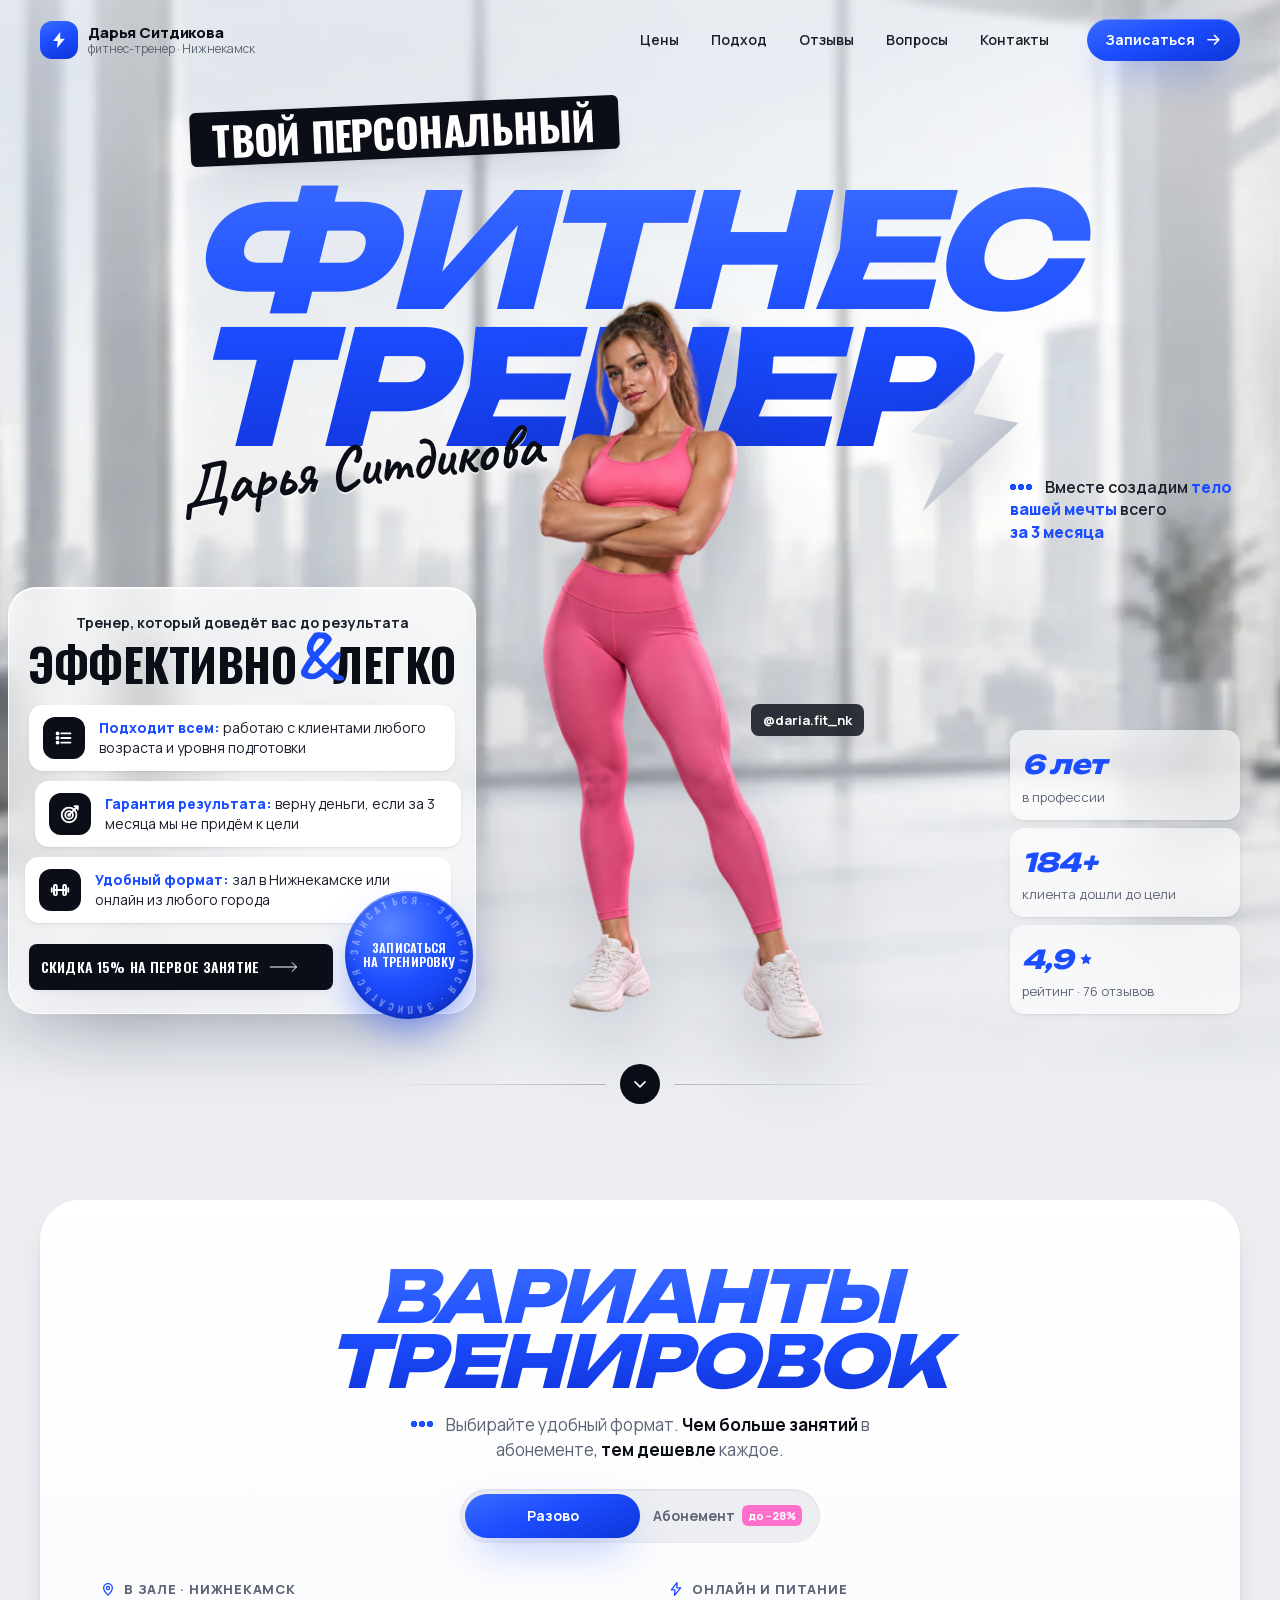
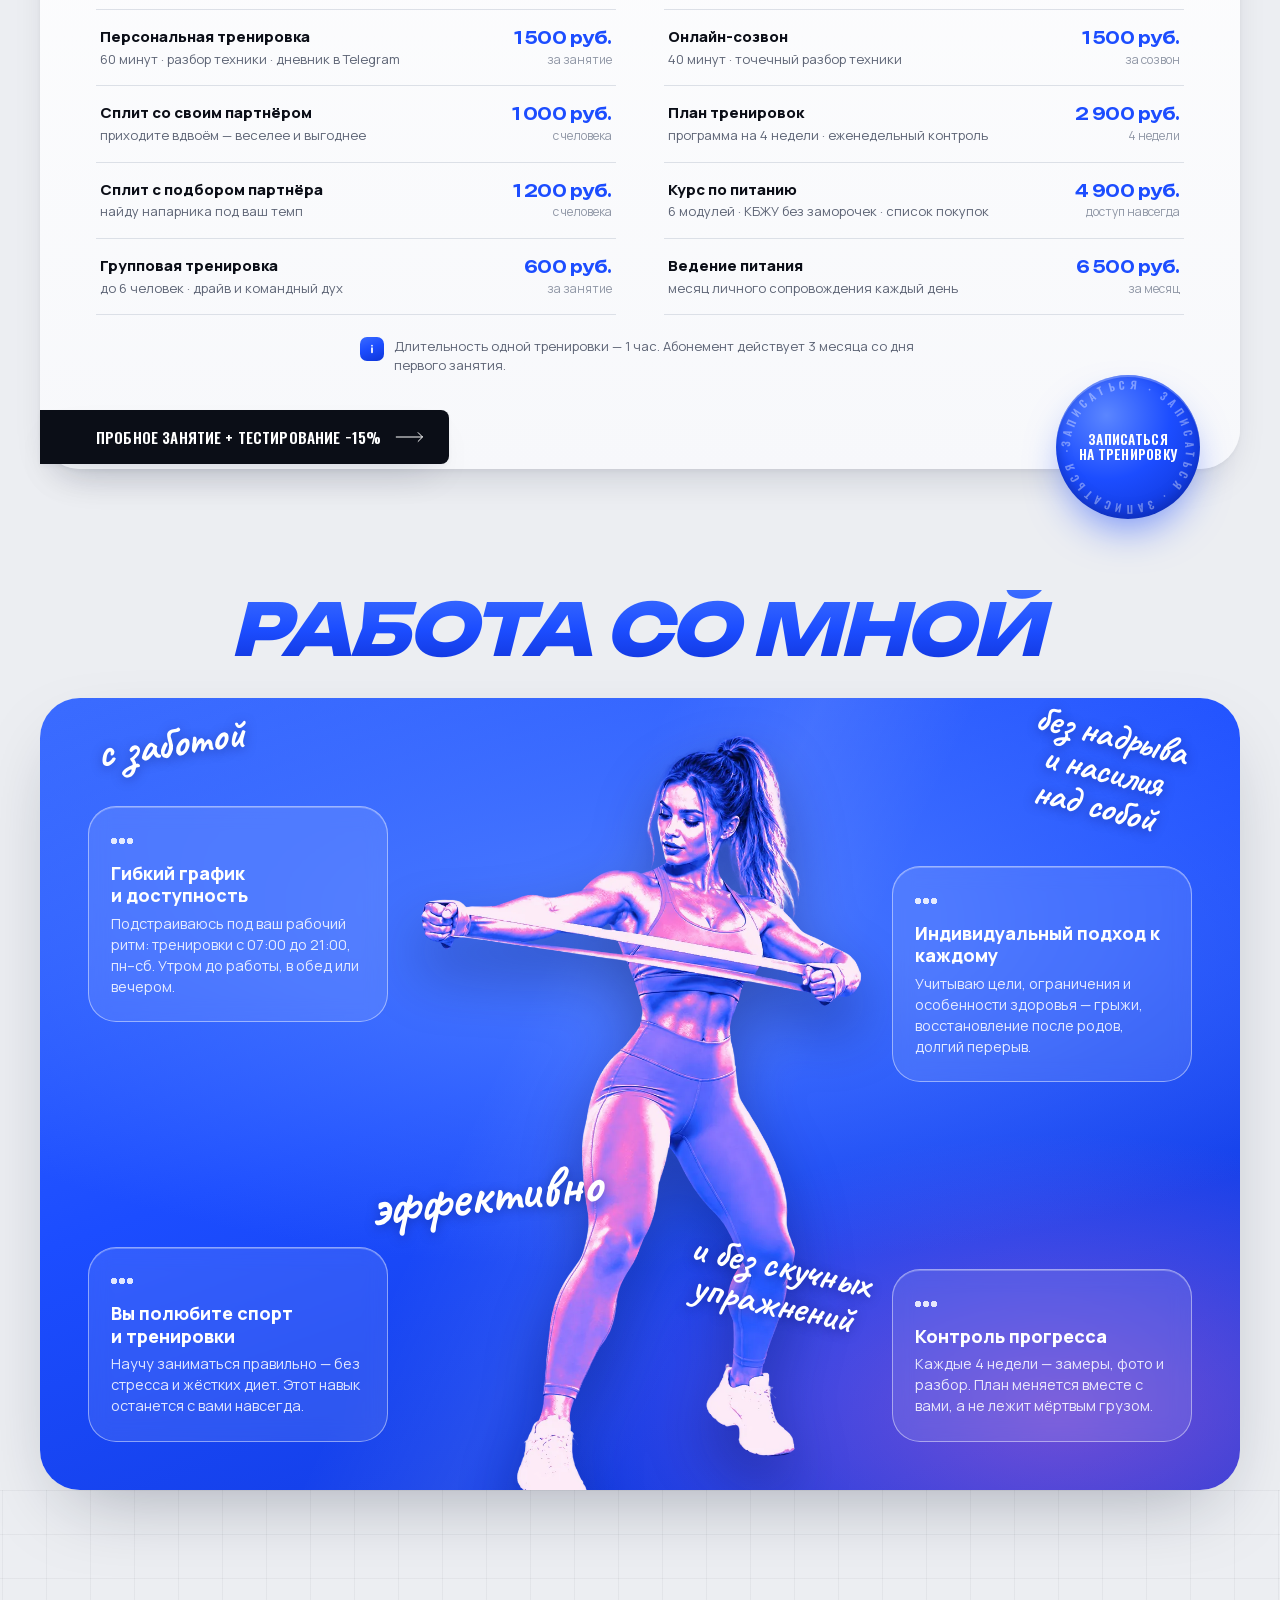
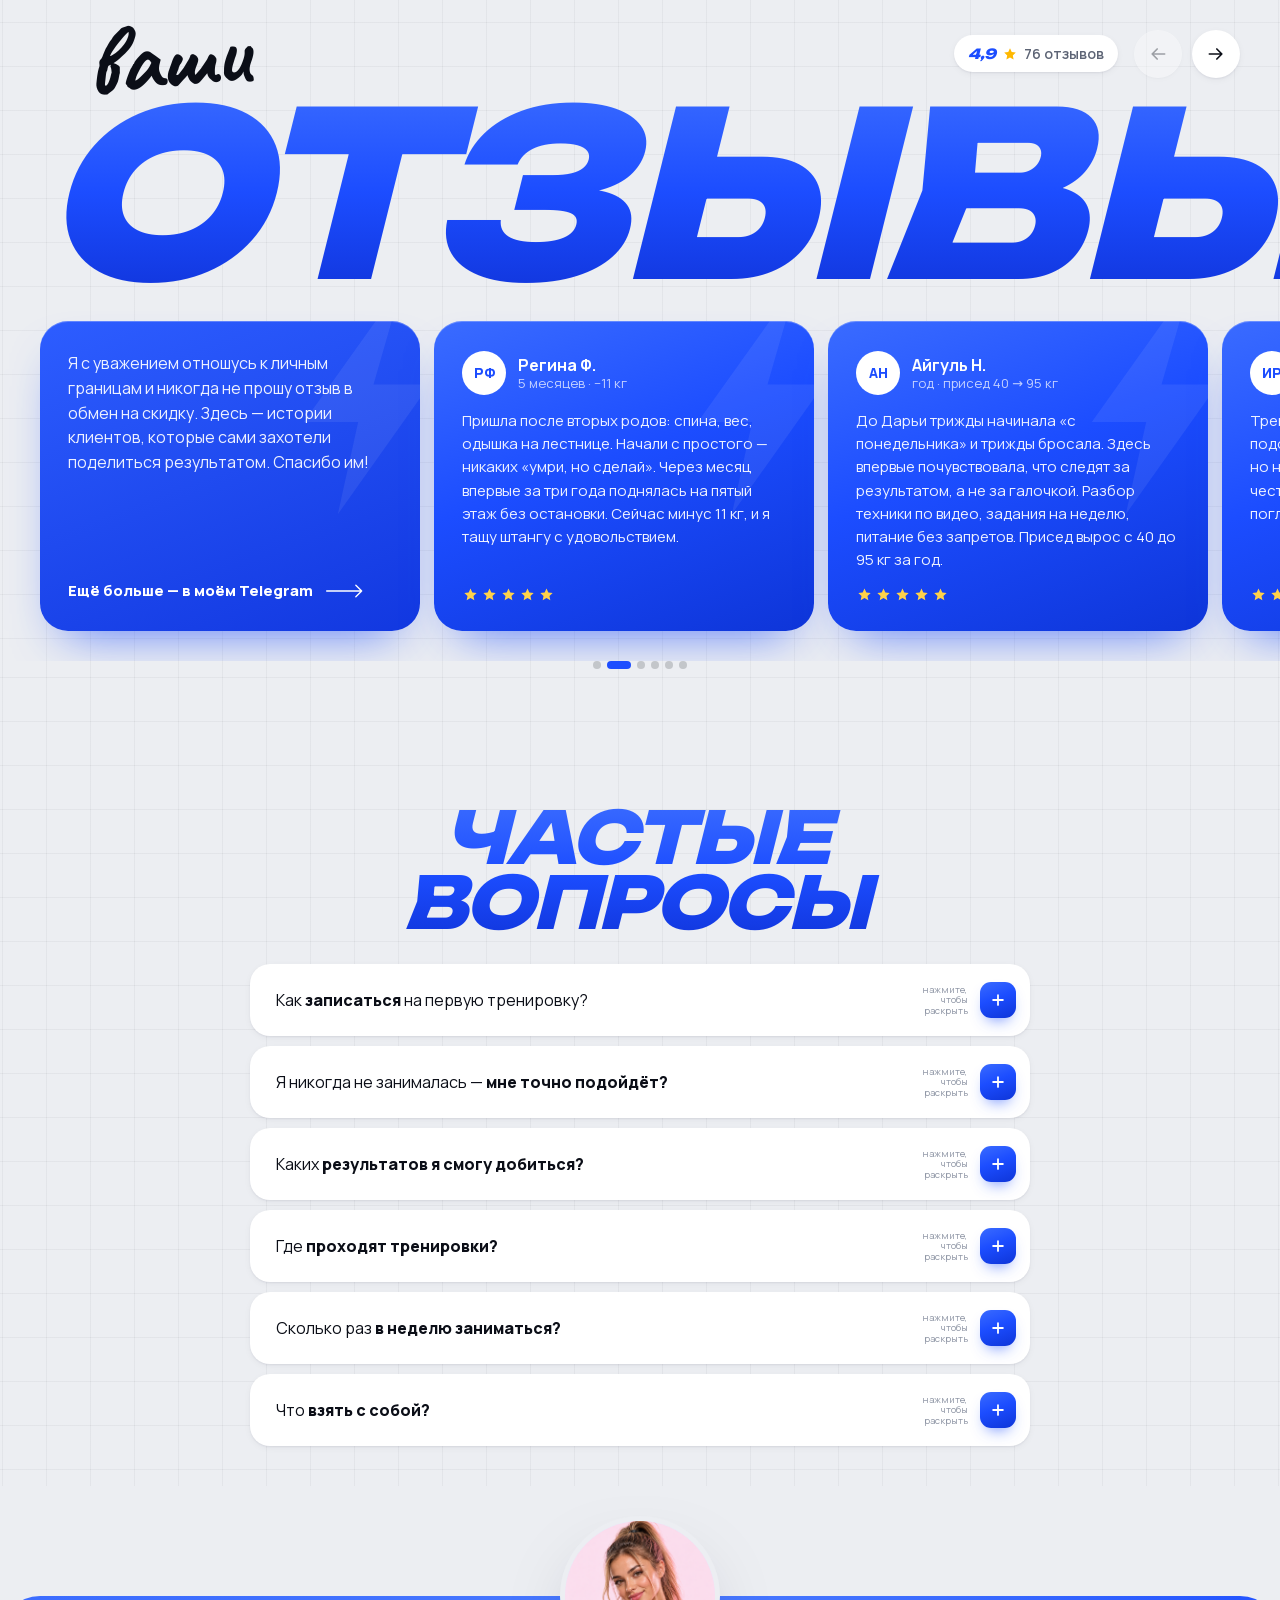
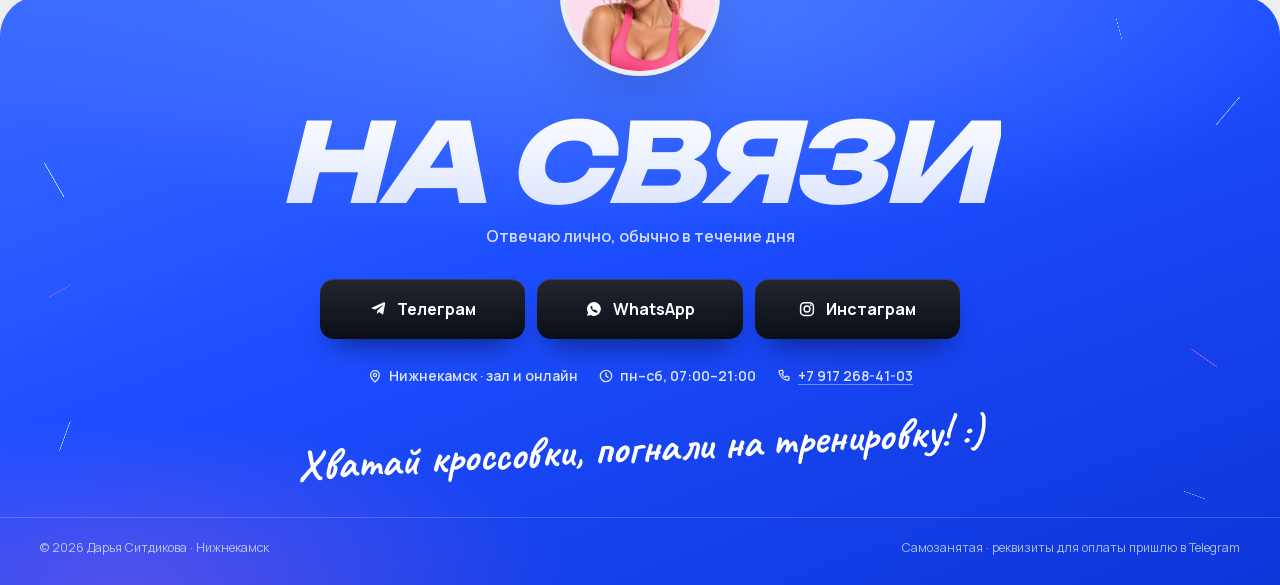
==== index.html @ fa4702b5 "feat: redesign site in electric-blue reference style Light frosted layout with a blurred gym hero ba" ====
<!DOCTYPE html>
<html lang="ru" data-billing="single">
<head>
<meta charset="utf-8">
<meta name="viewport" content="width=device-width, initial-scale=1, viewport-fit=cover">
<title>Дарья Ситдикова — персональный фитнес-тренер в Нижнекамске</title>
<meta name="description" content="Персональные, сплит- и групповые тренировки в Нижнекамске и онлайн. Программа под ваш график, питание без жёстких диет, гарантия результата. Пробная тренировка −15%.">
<meta name="theme-color" content="#ECEEF2">
<meta name="format-detection" content="telephone=no">
<link rel="canonical" href="https://manath-iq.github.io/trener-bot-site/">

<meta property="og:type" content="website">
<meta property="og:locale" content="ru_RU">
<meta property="og:title" content="Дарья Ситдикова — персональный фитнес-тренер в Нижнекамске">
<meta property="og:description" content="Тренировки в зале и онлайн, сплиты с партнёром, питание и техника. Тело мечты за 3 месяца — без надрыва и скучных упражнений.">
<meta property="og:url" content="https://manath-iq.github.io/trener-bot-site/">
<meta property="og:image" content="assets/img/og-cover.png">
<meta name="twitter:card" content="summary_large_image">

<link rel="icon" href="assets/img/favicon.svg" type="image/svg+xml">
<link rel="apple-touch-icon" href="assets/img/favicon.svg">
<link rel="preload" href="assets/fonts/unbounded-800-cyrillic.woff2" as="font" type="font/woff2" crossorigin>
<link rel="preload" href="assets/fonts/manrope-600-cyrillic.woff2" as="font" type="font/woff2" crossorigin>
<link rel="preload" href="assets/img/hero-bg.webp" as="image">
<link rel="stylesheet" href="assets/fonts/fonts.css">
<link rel="stylesheet" href="assets/css/styles.css">
<noscript><style>.cutout__img{opacity:1}.rv{opacity:1;transform:none}</style></noscript>
</head>
<body>

<!-- ============ ICON SPRITE ============ -->
<svg class="sprite" aria-hidden="true" focusable="false" width="0" height="0">
  <defs>
    <symbol id="i-arrow" viewBox="0 0 24 24"><path d="M4 12h15M13 6l6 6-6 6"/></symbol>
    <symbol id="i-arrow-long" viewBox="0 0 48 24"><path d="M2 12h42M37 5l7 7-7 7"/></symbol>
    <symbol id="i-arrow-ur" viewBox="0 0 24 24"><path d="M7 17 17 7M8.5 7H17v8.5"/></symbol>
    <symbol id="i-check" viewBox="0 0 24 24"><path d="M4.5 12.5 9.5 17.5 19.5 6.5"/></symbol>
    <symbol id="i-star" viewBox="0 0 24 24"><path d="M12 3.5l2.6 5.6 6.1.8-4.5 4.2 1.2 6-5.4-3-5.4 3 1.2-6L3.3 9.9l6.1-.8z" fill="currentColor" stroke="none"/></symbol>
    <symbol id="i-pin" viewBox="0 0 24 24"><path d="M12 21s6.5-5.6 6.5-10.5A6.5 6.5 0 0 0 5.5 10.5C5.5 15.4 12 21 12 21z"/><circle cx="12" cy="10.5" r="2.4"/></symbol>
    <symbol id="i-clock" viewBox="0 0 24 24"><circle cx="12" cy="12" r="8.5"/><path d="M12 7.5V12l3.2 2"/></symbol>
    <symbol id="i-phone" viewBox="0 0 24 24"><path d="M6.5 3.5h3l1.4 3.6-2 1.5a10.5 10.5 0 0 0 5.5 5.5l1.5-2 3.6 1.4v3c0 1-.8 1.9-1.9 1.9A15.5 15.5 0 0 1 4.6 5.4c0-1 .9-1.9 1.9-1.9z"/></symbol>
    <symbol id="i-list" viewBox="0 0 24 24"><path d="M9 7h10M9 12h10M9 17h10"/><circle cx="5" cy="7" r="1.1" fill="currentColor"/><circle cx="5" cy="12" r="1.1" fill="currentColor"/><circle cx="5" cy="17" r="1.1" fill="currentColor"/></symbol>
    <symbol id="i-target" viewBox="0 0 24 24"><circle cx="11" cy="13" r="8"/><circle cx="11" cy="13" r="4.2"/><circle cx="11" cy="13" r="1" fill="currentColor"/><path d="M11 13 20.5 3.5M17 3.5h3.5V7"/></symbol>
    <symbol id="i-dumbbell" viewBox="0 0 24 24"><path d="M5.5 8.5v7M3 10v4M18.5 8.5v7M21 10v4M5.5 12h13"/><rect x="5.5" y="6.5" width="3" height="11" rx="1"/><rect x="15.5" y="6.5" width="3" height="11" rx="1"/></symbol>
    <symbol id="i-bolt" viewBox="0 0 24 24"><path d="M13.4 2.5 5 13.2h5.4L9.7 21.5 19 10.4h-5.6z"/></symbol>
    <symbol id="i-info" viewBox="0 0 24 24"><path d="M12 10.5v6.5M12 7v.01" stroke-width="2.6"/></symbol>
    <symbol id="i-chevron" viewBox="0 0 24 24"><path d="M6 9.5 12 15.5 18 9.5"/></symbol>
    <symbol id="i-plus" viewBox="0 0 24 24"><path d="M12 5.5v13M5.5 12h13"/></symbol>
    <symbol id="i-close" viewBox="0 0 24 24"><path d="M6 6l12 12M18 6 6 18"/></symbol>
    <symbol id="i-menu" viewBox="0 0 24 24"><path d="M4 8h16M4 16h16"/></symbol>
    <symbol id="i-copy" viewBox="0 0 24 24"><rect x="8.5" y="8.5" width="11" height="11" rx="2.5"/><path d="M15.5 8.5v-1a2.5 2.5 0 0 0-2.5-2.5H7a2.5 2.5 0 0 0-2.5 2.5V13a2.5 2.5 0 0 0 2.5 2.5h1"/></symbol>
    <symbol id="i-tg" viewBox="0 0 24 24"><path d="M21.6 4.3 19 18.4c-.2.9-.7 1.1-1.5.7l-4.1-3-2 1.9c-.2.2-.4.4-.8.4l.3-4.2 7.7-7c.3-.3 0-.5-.5-.2L8.2 12.6l-4.1-1.3c-.9-.3-.9-.9.2-1.3L19.8 3c.8-.3 1.5.2 1.3 1.3z" fill="currentColor" stroke="none"/></symbol>
    <symbol id="i-ig" viewBox="0 0 24 24"><rect x="3.5" y="3.5" width="17" height="17" rx="5"/><circle cx="12" cy="12" r="3.9"/><circle cx="17.1" cy="6.9" r="1.15" fill="currentColor" stroke="none"/></symbol>
    <symbol id="i-wa" viewBox="0 0 24 24"><path d="M12 2.6a9.3 9.3 0 0 0-7.9 14.2l-1.4 4.6 4.7-1.3A9.3 9.3 0 1 0 12 2.6zm5.1 13c-.2.6-1.2 1.2-1.7 1.3-.5.1-1 .1-1.7-.1a11.8 11.8 0 0 1-5.8-5.1c-.4-.7-.6-1.4-.5-2 0-.5.5-1.4 1-1.6.3-.1.7-.1.9.1l.8 1.4c.1.2.1.4 0 .6l-.4.5c-.1.2-.2.3 0 .6.4.7 1.4 1.7 2.2 2.1.3.1.4.1.6-.1l.5-.5c.2-.2.4-.2.6-.1l1.4.8c.2.2.3.5.2.8z" fill="currentColor" stroke="none"/></symbol>
  </defs>
</svg>

<a class="skiplink" href="#hero">К содержанию</a>

<div class="progress" aria-hidden="true"><span class="progress__bar" data-progress></span></div>

<!-- ============ NAV ============ -->
<header class="nav" data-nav>
  <div class="shell nav__inner">
    <a class="brand" href="#hero" aria-label="Дарья Ситдикова — на главную">
      <span class="brand__mark" aria-hidden="true"><svg viewBox="0 0 24 24"><use href="#i-bolt"/></svg></span>
      <span class="brand__text"><b>Дарья Ситдикова</b><i>фитнес-тренер · Нижнекамск</i></span>
    </a>

    <nav class="nav__links" aria-label="Основная навигация">
      <a href="#formats">Цены</a>
      <a href="#work">Подход</a>
      <a href="#reviews">Отзывы</a>
      <a href="#faq">Вопросы</a>
      <a href="#contact">Контакты</a>
    </nav>

    <div class="nav__side">
      <button class="btn btn--primary btn--sm nav__cta" type="button" data-open-modal>
        <span>Записаться</span>
        <svg class="ic" aria-hidden="true"><use href="#i-arrow"/></svg>
      </button>
      <button class="burger" type="button" aria-label="Меню" aria-expanded="false" data-burger>
        <svg class="ic" aria-hidden="true"><use href="#i-menu"/></svg>
      </button>
    </div>
  </div>

  <div class="nav__panel" data-nav-panel hidden>
    <a href="#formats">Варианты тренировок</a>
    <a href="#work">Работа со мной</a>
    <a href="#reviews">Отзывы</a>
    <a href="#faq">Частые вопросы</a>
    <a href="#contact">На связи</a>
    <button class="btn btn--primary btn--wide" type="button" data-open-modal>
      <span>Записаться на тренировку</span>
      <svg class="ic" aria-hidden="true"><use href="#i-arrow"/></svg>
    </button>
  </div>
</header>

<main>

<!-- ============ HERO ============ -->
<section class="hero" id="hero">
  <div class="hero__bg" aria-hidden="true"></div>

  <div class="shell hero__stage">
    <div class="hero__head">
      <div class="hero__titlebox">
        <span class="label rv" data-reveal>Твой персональный</span>
        <h1 class="hero__title display rv" data-reveal style="--i:1">
          <span>Фитнес</span>
          <span>тренер</span>
        </h1>
        <p class="hero__sub rv" data-reveal style="--i:2">
          <span class="dots" aria-hidden="true"></span>
          Вместе создадим <b>тело вашей мечты</b> всего <b>за&nbsp;3&nbsp;месяца</b>
        </p>
      </div>
    </div>

    <div class="hero__media">
      <svg class="hero__bolt" viewBox="0 0 100 130" aria-hidden="true" data-parallax="0.08">
        <defs>
          <linearGradient id="bolt-g" x1="0" y1="0" x2="1" y2="1">
            <stop offset="0" stop-color="#FFFFFF"/>
            <stop offset=".55" stop-color="#C9CED8"/>
            <stop offset="1" stop-color="#8E96A6"/>
          </linearGradient>
        </defs>
        <path d="M62 4 14 72h32L34 126l54-76H55L68 4z" fill="url(#bolt-g)"/>
      </svg>

      <figure class="cutout cutout--hero" data-cutout>
        <img class="cutout__img" src="assets/img/daria-hero.png" alt="Дарья Ситдикова, персональный фитнес-тренер" width="1024" height="1536" fetchpriority="high">
      </figure>

      <span class="hero__sign script" aria-hidden="true">Дарья<br> Ситдикова</span>
      <span class="hero__handle">@daria.fit_nk</span>
    </div>

    <div class="hero__card glass rv" data-reveal style="--i:3">
      <p class="hero__kicker">Тренер, который доведёт вас до результата</p>
      <p class="hero__motto"><span>Эффективно</span><span class="amp script" aria-hidden="true">&amp;</span><span>легко</span></p>

      <ul class="perks">
        <li class="perk">
          <span class="perk__ic"><svg class="ic" aria-hidden="true"><use href="#i-list"/></svg></span>
          <p><b>Подходит всем:</b> работаю с клиентами любого возраста и уровня подготовки</p>
        </li>
        <li class="perk">
          <span class="perk__ic"><svg class="ic" aria-hidden="true"><use href="#i-target"/></svg></span>
          <p><b>Гарантия результата:</b> верну деньги, если за 3 месяца мы не придём к цели</p>
        </li>
        <li class="perk">
          <span class="perk__ic"><svg class="ic" aria-hidden="true"><use href="#i-dumbbell"/></svg></span>
          <p><b>Удобный формат:</b> зал в Нижнекамске или онлайн из любого города</p>
        </li>
      </ul>

      <div class="cta-row">
        <button class="strip" type="button" data-open-modal data-preset="Пробная тренировка со скидкой 15%">
          <span>Скидка 15% на первое занятие</span>
          <svg class="ic" aria-hidden="true"><use href="#i-arrow-long"/></svg>
        </button>
        <button class="badge" type="button" data-open-modal data-magnetic aria-label="Записаться на тренировку">
          <svg class="badge__ring" viewBox="0 0 200 200" aria-hidden="true">
            <path id="ring-1" d="M100 100m-80 0a80 80 0 1 1 160 0a80 80 0 1 1-160 0" fill="none"/>
            <text><textPath href="#ring-1" textLength="500">ЗАПИСАТЬСЯ · ЗАПИСАТЬСЯ · ЗАПИСАТЬСЯ · </textPath></text>
          </svg>
          <span class="badge__text">Записаться<br>на тренировку</span>
        </button>
      </div>
    </div>

    <dl class="hero__stats rv" data-reveal style="--i:4">
      <div><dt>6 лет</dt><dd>в профессии</dd></div>
      <div><dt>184+</dt><dd>клиента дошли до цели</dd></div>
      <div><dt>4,9<svg class="ic" aria-hidden="true"><use href="#i-star"/></svg></dt><dd>рейтинг · 76 отзывов</dd></div>
    </dl>
  </div>

  <a class="scrollcue" href="#formats" aria-label="Листать дальше">
    <span class="scrollcue__btn"><svg class="ic" aria-hidden="true"><use href="#i-chevron"/></svg></span>
  </a>
</section>

<!-- ============ PRICES ============ -->
<section class="sec" id="formats">
  <div class="shell">
    <div class="panel prices rv" data-reveal>
      <h2 class="display display--center">Варианты<br>тренировок</h2>
      <p class="lead lead--center">
        <span class="dots" aria-hidden="true"></span>
        Выбирайте удобный формат. <b>Чем больше занятий</b> в абонементе, <b>тем дешевле</b> каждое.
      </p>

      <div class="billing" data-billing-switch role="radiogroup" aria-label="Тип оплаты">
        <span class="billing__thumb" aria-hidden="true"></span>
        <button type="button" role="radio" aria-checked="true" data-billing-btn="single">Разово</button>
        <button type="button" role="radio" aria-checked="false" data-billing-btn="pack">Абонемент <em>до −28%</em></button>
      </div>

      <div class="pricing">
        <div class="pricegroup">
          <h3 class="pricegroup__title"><svg class="ic" aria-hidden="true"><use href="#i-pin"/></svg>В зале · Нижнекамск</h3>
          <ul class="pricelist">
            <li class="pricerow">
              <span class="pricerow__main"><b>Персональная тренировка</b><i>60 минут · разбор техники · дневник в Telegram</i></span>
              <span class="pricerow__price">
                <span class="pricebox" data-mode="single"><b>1 500 руб.</b><i>за занятие</i></span>
                <span class="pricebox" data-mode="pack"><b>10 800 руб.</b><i>8 занятий · −10%</i></span>
              </span>
            </li>
            <li class="pricerow">
              <span class="pricerow__main"><b>Сплит со своим партнёром</b><i>приходите вдвоём — веселее и выгоднее</i></span>
              <span class="pricerow__price">
                <span class="pricebox" data-mode="single"><b>1 000 руб.</b><i>с человека</i></span>
                <span class="pricebox" data-mode="pack"><b>7 200 руб.</b><i>8 занятий · −10%</i></span>
              </span>
            </li>
            <li class="pricerow">
              <span class="pricerow__main"><b>Сплит с подбором партнёра</b><i>найду напарника под ваш темп</i></span>
              <span class="pricerow__price">
                <span class="pricebox" data-mode="single"><b>1 200 руб.</b><i>с человека</i></span>
                <span class="pricebox" data-mode="pack"><b>8 600 руб.</b><i>8 занятий · −10%</i></span>
              </span>
            </li>
            <li class="pricerow">
              <span class="pricerow__main"><b>Групповая тренировка</b><i>до 6 человек · драйв и командный дух</i></span>
              <span class="pricerow__price">
                <span class="pricebox" data-mode="single"><b>600 руб.</b><i>за занятие</i></span>
                <span class="pricebox" data-mode="pack"><b>4 300 руб.</b><i>8 занятий · −10%</i></span>
              </span>
            </li>
          </ul>
        </div>

        <div class="pricegroup">
          <h3 class="pricegroup__title"><svg class="ic" aria-hidden="true"><use href="#i-bolt"/></svg>Онлайн и питание</h3>
          <ul class="pricelist">
            <li class="pricerow">
              <span class="pricerow__main"><b>Онлайн-созвон</b><i>40 минут · точечный разбор техники</i></span>
              <span class="pricerow__price">
                <span class="pricebox" data-mode="single"><b>1 500 руб.</b><i>за созвон</i></span>
                <span class="pricebox" data-mode="pack"><b>5 100 руб.</b><i>4 созвона · −15%</i></span>
              </span>
            </li>
            <li class="pricerow">
              <span class="pricerow__main"><b>План тренировок</b><i>программа на 4 недели · еженедельный контроль</i></span>
              <span class="pricerow__price">
                <span class="pricebox" data-mode="single"><b>2 900 руб.</b><i>4 недели</i></span>
                <span class="pricebox" data-mode="pack"><b>7 400 руб.</b><i>12 недель · −15%</i></span>
              </span>
            </li>
            <li class="pricerow">
              <span class="pricerow__main"><b>Курс по питанию</b><i>6 модулей · КБЖУ без заморочек · список покупок</i></span>
              <span class="pricerow__price">
                <span class="pricebox" data-mode="single"><b>4 900 руб.</b><i>доступ навсегда</i></span>
                <span class="pricebox" data-mode="pack"><b>4 100 руб.</b><i>с абонементом · −15%</i></span>
              </span>
            </li>
            <li class="pricerow">
              <span class="pricerow__main"><b>Ведение питания</b><i>месяц личного сопровождения каждый день</i></span>
              <span class="pricerow__price">
                <span class="pricebox" data-mode="single"><b>6 500 руб.</b><i>за месяц</i></span>
                <span class="pricebox" data-mode="pack"><b>16 600 руб.</b><i>3 месяца · −15%</i></span>
              </span>
            </li>
          </ul>
        </div>
      </div>

      <p class="note">
        <span class="note__ic"><svg class="ic" aria-hidden="true"><use href="#i-info"/></svg></span>
        Длительность одной тренировки — 1 час. Абонемент действует 3 месяца со дня первого занятия.
      </p>

      <div class="cta-row cta-row--panel">
        <button class="strip" type="button" data-open-modal data-preset="Пробная тренировка со скидкой 15%">
          <span>Пробное занятие + тестирование −15%</span>
          <svg class="ic" aria-hidden="true"><use href="#i-arrow-long"/></svg>
        </button>
        <button class="badge" type="button" data-open-modal data-magnetic aria-label="Записаться на тренировку">
          <svg class="badge__ring" viewBox="0 0 200 200" aria-hidden="true">
            <path id="ring-2" d="M100 100m-80 0a80 80 0 1 1 160 0a80 80 0 1 1-160 0" fill="none"/>
            <text><textPath href="#ring-2" textLength="500">ЗАПИСАТЬСЯ · ЗАПИСАТЬСЯ · ЗАПИСАТЬСЯ · </textPath></text>
          </svg>
          <span class="badge__text">Записаться<br>на тренировку</span>
        </button>
      </div>
    </div>
  </div>
</section>

<!-- ============ WORK WITH ME ============ -->
<section class="sec" id="work">
  <div class="shell">
    <h2 class="display display--center rv" data-reveal>Работа со мной</h2>

    <div class="work rv" data-reveal style="--i:1">
      <div class="work__photo" aria-hidden="true">
        <img src="assets/img/daria-duo.webp" alt="" width="1086" height="1448" loading="lazy">
      </div>

      <span class="script work__s work__s--1" aria-hidden="true">с заботой</span>
      <span class="script work__s work__s--2" aria-hidden="true">без надрыва<br>и насилия<br>над собой</span>
      <span class="script work__s work__s--3" aria-hidden="true">эффективно</span>
      <span class="script work__s work__s--4" aria-hidden="true">и без скучных<br>упражнений</span>

      <article class="wcard wcard--1">
        <span class="dots dots--light" aria-hidden="true"></span>
        <h3>Гибкий график и&nbsp;доступность</h3>
        <p>Подстраиваюсь под ваш рабочий ритм: тренировки с 07:00 до 21:00, пн–сб. Утром до работы, в обед или вечером.</p>
      </article>
      <article class="wcard wcard--2">
        <span class="dots dots--light" aria-hidden="true"></span>
        <h3>Индивидуальный подход к каждому</h3>
        <p>Учитываю цели, ограничения и особенности здоровья — грыжи, восстановление после родов, долгий перерыв.</p>
      </article>
      <article class="wcard wcard--3">
        <span class="dots dots--light" aria-hidden="true"></span>
        <h3>Вы полюбите спорт и&nbsp;тренировки</h3>
        <p>Научу заниматься правильно — без стресса и жёстких диет. Этот навык останется с вами навсегда.</p>
      </article>
      <article class="wcard wcard--4">
        <span class="dots dots--light" aria-hidden="true"></span>
        <h3>Контроль прогресса</h3>
        <p>Каждые 4 недели — замеры, фото и разбор. План меняется вместе с вами, а не лежит мёртвым грузом.</p>
      </article>
    </div>
  </div>
</section>

<!-- ============ REVIEWS ============ -->
<section class="sec sec--grid" id="reviews">
  <div class="shell">
    <header class="revhead">
      <span class="script revhead__pre rv" data-reveal>ваши</span>
      <h2 class="display display--huge revhead__title rv" data-reveal style="--i:1">отзывы</h2>
      <div class="revhead__side rv" data-reveal style="--i:2">
        <span class="rating"><b>4,9</b><svg class="ic" aria-hidden="true"><use href="#i-star"/></svg><i>76 отзывов</i></span>
        <div class="rev-nav">
          <button class="round-btn round-btn--prev" type="button" data-rev-prev aria-label="Предыдущий отзыв">
            <svg class="ic" aria-hidden="true"><use href="#i-arrow"/></svg>
          </button>
          <button class="round-btn" type="button" data-rev-next aria-label="Следующий отзыв">
            <svg class="ic" aria-hidden="true"><use href="#i-arrow"/></svg>
          </button>
        </div>
      </div>
    </header>
  </div>

  <div class="reviews" data-reviews>
    <div class="reviews__track" data-rev-track tabindex="0" aria-label="Отзывы клиентов, листаются в сторону">

      <article class="review review--intro">
        <p>Я с уважением отношусь к личным границам и никогда не прошу отзыв в обмен на скидку. Здесь — истории клиентов, которые сами захотели поделиться результатом. Спасибо им!</p>
        <a class="review__more" href="https://t.me/daria_fit_nk" target="_blank" rel="noopener">
          <span>Ещё больше — в моём Telegram</span>
          <svg class="ic" aria-hidden="true"><use href="#i-arrow-long"/></svg>
        </a>
      </article>

      <article class="review">
        <div class="review__top">
          <span class="review__ava" aria-hidden="true">РФ</span>
          <div class="review__who"><b>Регина Ф.</b><i>5 месяцев · −11 кг</i></div>
        </div>
        <p>Пришла после вторых родов: спина, вес, одышка на лестнице. Начали с простого — никаких «умри, но сделай». Через месяц впервые за три года поднялась на пятый этаж без остановки. Сейчас минус 11 кг, и я тащу штангу с удовольствием.</p>
        <span class="stars" aria-label="Оценка 5 из 5"><svg class="ic"><use href="#i-star"/></svg><svg class="ic"><use href="#i-star"/></svg><svg class="ic"><use href="#i-star"/></svg><svg class="ic"><use href="#i-star"/></svg><svg class="ic"><use href="#i-star"/></svg></span>
      </article>

      <article class="review">
        <div class="review__top">
          <span class="review__ava" aria-hidden="true">АН</span>
          <div class="review__who"><b>Айгуль Н.</b><i>год · присед 40 → 95 кг</i></div>
        </div>
        <p>До Дарьи трижды начинала «с понедельника» и трижды бросала. Здесь впервые почувствовала, что следят за результатом, а не за галочкой. Разбор техники по видео, задания на неделю, питание без запретов. Присед вырос с 40 до 95 кг за год.</p>
        <span class="stars" aria-label="Оценка 5 из 5"><svg class="ic"><use href="#i-star"/></svg><svg class="ic"><use href="#i-star"/></svg><svg class="ic"><use href="#i-star"/></svg><svg class="ic"><use href="#i-star"/></svg><svg class="ic"><use href="#i-star"/></svg></span>
      </article>

      <article class="review">
        <div class="review__top">
          <span class="review__ava" aria-hidden="true">ИР</span>
          <div class="review__who"><b>Ильдар Р.</b><i>8 месяцев · сплит с женой</i></div>
        </div>
        <p>Тренируемся с женой в сплите. Дарья подобрала нагрузку так, что тяжело обоим, но никому не обидно. Отдельное спасибо за честное «у тебя поехала техника» вместо поглаживания по голове.</p>
        <span class="stars" aria-label="Оценка 5 из 5"><svg class="ic"><use href="#i-star"/></svg><svg class="ic"><use href="#i-star"/></svg><svg class="ic"><use href="#i-star"/></svg><svg class="ic"><use href="#i-star"/></svg><svg class="ic"><use href="#i-star"/></svg></span>
      </article>

      <article class="review">
        <div class="review__top">
          <span class="review__ava" aria-hidden="true">МК</span>
          <div class="review__who"><b>Марина К.</b><i>онлайн · из Казани</i></div>
        </div>
        <p>Занимаюсь онлайн: командировки, зал в другом городе. Созвоны, правки в плане, обратная связь по видео — ни разу не почувствовала, что занимаюсь «по интернету». План живой и меняется под мой график.</p>
        <span class="stars" aria-label="Оценка 5 из 5"><svg class="ic"><use href="#i-star"/></svg><svg class="ic"><use href="#i-star"/></svg><svg class="ic"><use href="#i-star"/></svg><svg class="ic"><use href="#i-star"/></svg><svg class="ic"><use href="#i-star"/></svg></span>
      </article>

      <article class="review">
        <div class="review__top">
          <span class="review__ava" aria-hidden="true">ГА</span>
          <div class="review__who"><b>Гузель А.</b><i>7 месяцев · после операции</i></div>
        </div>
        <p>После операции на колене боялась любого зала. Дарья согласовала программу с моим врачом, первые полтора месяца — без осевых нагрузок. Колено не болит, а этой зимой я снова встала на лыжи.</p>
        <span class="stars" aria-label="Оценка 5 из 5"><svg class="ic"><use href="#i-star"/></svg><svg class="ic"><use href="#i-star"/></svg><svg class="ic"><use href="#i-star"/></svg><svg class="ic"><use href="#i-star"/></svg><svg class="ic"><use href="#i-star"/></svg></span>
      </article>

    </div>
    <div class="reviews__dots" data-rev-dots role="tablist" aria-label="Навигация по отзывам"></div>
  </div>
</section>

<!-- ============ FAQ ============ -->
<section class="sec sec--grid sec--faq" id="faq">
  <div class="shell">
    <h2 class="display display--center rv" data-reveal>Частые<br>вопросы</h2>

    <div class="faq" data-faq>
      <article class="faq__item rv" data-reveal>
        <h3>
          <button class="faq__q" type="button" aria-expanded="false">
            <span class="faq__text">Как <b>записаться</b> на первую тренировку?</span>
            <span class="faq__hint" aria-hidden="true">нажмите, чтобы раскрыть</span>
            <span class="faq__sign" aria-hidden="true"><svg class="ic"><use href="#i-plus"/></svg></span>
          </button>
        </h3>
        <div class="faq__a"><div class="faq__a-inner">
          <p>Нажмите «Записаться» и заполните пару полей — сайт соберёт готовое сообщение, останется отправить его мне в Telegram. Или просто напишите напрямую. На пробной встрече знакомимся, проводим тестирование и честно обсуждаем сроки.</p>
        </div></div>
      </article>

      <article class="faq__item rv" data-reveal style="--i:1">
        <h3>
          <button class="faq__q" type="button" aria-expanded="false">
            <span class="faq__text">Я никогда не занималась — <b>мне точно подойдёт?</b></span>
            <span class="faq__hint" aria-hidden="true">нажмите, чтобы раскрыть</span>
            <span class="faq__sign" aria-hidden="true"><svg class="ic"><use href="#i-plus"/></svg></span>
          </button>
        </h3>
        <div class="faq__a"><div class="faq__a-inner">
          <p>Да! Больше половины моих клиентов начинали с нуля или после очень долгого перерыва. Первые недели ставим базу на лёгких весах — это фундамент, без которого не бывает красивой формы.</p>
        </div></div>
      </article>

      <article class="faq__item rv" data-reveal style="--i:2">
        <h3>
          <button class="faq__q" type="button" aria-expanded="false">
            <span class="faq__text">Каких <b>результатов я смогу добиться?</b></span>
            <span class="faq__hint" aria-hidden="true">нажмите, чтобы раскрыть</span>
            <span class="faq__sign" aria-hidden="true"><svg class="ic"><use href="#i-plus"/></svg></span>
          </button>
        </h3>
        <div class="faq__a"><div class="faq__a-inner">
          <p>Обычно за 3 месяца клиенты уходят на 5–10 кг, подтягивают тело и забывают про боль в спине. Цель и срок фиксируем на первой встрече. Если вы выполняете план, а результата нет — верну деньги за абонемент.</p>
        </div></div>
      </article>

      <article class="faq__item rv" data-reveal style="--i:3">
        <h3>
          <button class="faq__q" type="button" aria-expanded="false">
            <span class="faq__text">Где <b>проходят тренировки?</b></span>
            <span class="faq__hint" aria-hidden="true">нажмите, чтобы раскрыть</span>
            <span class="faq__sign" aria-hidden="true"><svg class="ic"><use href="#i-plus"/></svg></span>
          </button>
        </h3>
        <div class="faq__a"><div class="faq__a-inner">
          <p>Персональные и сплиты — в проверенном зале в Нижнекамске, адрес пришлю в Telegram. Онлайн — из любого города по видеозвонку: разбираем технику, корректируем план и остаёмся на связи.</p>
        </div></div>
      </article>

      <article class="faq__item rv" data-reveal style="--i:4">
        <h3>
          <button class="faq__q" type="button" aria-expanded="false">
            <span class="faq__text">Сколько раз <b>в неделю заниматься?</b></span>
            <span class="faq__hint" aria-hidden="true">нажмите, чтобы раскрыть</span>
            <span class="faq__sign" aria-hidden="true"><svg class="ic"><use href="#i-plus"/></svg></span>
          </button>
        </h3>
        <div class="faq__a"><div class="faq__a-inner">
          <p>2–3 раза в неделю — идеальный баланс между прогрессом и восстановлением. Есть ресурс на большее — добавим, но без фанатизма.</p>
        </div></div>
      </article>

      <article class="faq__item rv" data-reveal style="--i:5">
        <h3>
          <button class="faq__q" type="button" aria-expanded="false">
            <span class="faq__text">Что <b>взять с собой?</b></span>
            <span class="faq__hint" aria-hidden="true">нажмите, чтобы раскрыть</span>
            <span class="faq__sign" aria-hidden="true"><svg class="ic"><use href="#i-plus"/></svg></span>
          </button>
        </h3>
        <div class="faq__a"><div class="faq__a-inner">
          <p>Удобную форму, кроссовки, воду и боевой настрой. Инвентарь — моя забота. Для домашних тренировок составлю план под то, что есть под рукой.</p>
        </div></div>
      </article>
    </div>
  </div>
</section>

<!-- ============ CONTACT ============ -->
<section class="contact" id="contact">
  <div class="contact__sparks" aria-hidden="true"></div>
  <div class="shell contact__inner">
    <span class="contact__ava rv" data-reveal>
      <img src="assets/img/daria-avatar.png" alt="Дарья Ситдикова" width="400" height="400" loading="lazy" data-avatar>
    </span>

    <h2 class="display display--center display--white rv" data-reveal style="--i:1">На связи</h2>
    <p class="contact__sub rv" data-reveal style="--i:2">Отвечаю лично, обычно в течение дня</p>

    <div class="contact__links rv" data-reveal style="--i:3">
      <a class="contact__link" href="https://t.me/daria_fit_nk" target="_blank" rel="noopener">
        <svg class="ic" aria-hidden="true"><use href="#i-tg"/></svg><span>Телеграм</span>
      </a>
      <a class="contact__link" href="https://wa.me/79172684103" target="_blank" rel="noopener">
        <svg class="ic" aria-hidden="true"><use href="#i-wa"/></svg><span>WhatsApp</span>
      </a>
      <a class="contact__link" href="https://instagram.com/daria.fit_nk" target="_blank" rel="noopener">
        <svg class="ic" aria-hidden="true"><use href="#i-ig"/></svg><span>Инстаграм</span>
      </a>
    </div>

    <ul class="contact__facts rv" data-reveal style="--i:4">
      <li><svg class="ic" aria-hidden="true"><use href="#i-pin"/></svg>Нижнекамск · зал и онлайн</li>
      <li><svg class="ic" aria-hidden="true"><use href="#i-clock"/></svg>пн–сб, 07:00–21:00</li>
      <li><svg class="ic" aria-hidden="true"><use href="#i-phone"/></svg><a href="tel:+79172684103">+7 917 268-41-03</a></li>
    </ul>

    <p class="contact__sign script rv" data-reveal style="--i:5">Хватай кроссовки, погнали на тренировку! :)</p>
  </div>

  <footer class="footer">
    <div class="shell footer__inner">
      <span>© <span data-year>2026</span> Дарья Ситдикова · Нижнекамск</span>
      <span>Самозанятая · реквизиты для оплаты пришлю в Telegram</span>
    </div>
  </footer>
</section>

</main>

<!-- ============ MOBILE STICKY CTA ============ -->
<div class="stickybar" data-stickybar hidden>
  <div class="stickybar__text">
    <b>Первое занятие −15%</b>
    <i>1 275 руб. вместо 1 500</i>
  </div>
  <button class="btn btn--primary btn--sm" type="button" data-open-modal>
    <span>Записаться</span>
  </button>
</div>

<!-- ============ MODAL ============ -->
<div class="modal" data-modal hidden>
  <div class="modal__backdrop" data-modal-close></div>
  <div class="modal__box" role="dialog" aria-modal="true" aria-labelledby="modal-title" data-modal-box>
    <button class="modal__close" type="button" aria-label="Закрыть" data-modal-close>
      <svg class="ic" aria-hidden="true"><use href="#i-close"/></svg>
    </button>

    <div class="modal__step" data-step="form">
      <h2 class="modal__title display" id="modal-title">Запись на&nbsp;тренировку</h2>
      <p class="modal__sub">Заполните форму — сайт соберёт готовое сообщение. Останется в один клик отправить его мне в Telegram.</p>

      <form class="form" data-form novalidate>
        <fieldset class="field">
          <legend>Формат</legend>
          <div class="chips">
            <label class="chip"><input type="radio" name="format" value="Персональная тренировка" checked><span>Персональная</span></label>
            <label class="chip"><input type="radio" name="format" value="Сплит с партнёром"><span>Сплит</span></label>
            <label class="chip"><input type="radio" name="format" value="Групповая тренировка"><span>Групповая</span></label>
            <label class="chip"><input type="radio" name="format" value="Онлайн-созвон"><span>Онлайн</span></label>
            <label class="chip"><input type="radio" name="format" value="Питание и план"><span>Питание</span></label>
          </div>
        </fieldset>

        <div class="field">
          <label for="f-name">Как вас зовут</label>
          <input id="f-name" name="name" type="text" autocomplete="name" placeholder="Например, Регина" required>
          <p class="field__error" data-error-for="name" hidden>Напишите имя — хотя бы одно слово.</p>
        </div>

        <div class="field">
          <label for="f-contact">Телефон или ник в Telegram</label>
          <input id="f-contact" name="contact" type="text" autocomplete="tel" placeholder="+7 917 … или @nickname" required>
          <p class="field__error" data-error-for="contact" hidden>Оставьте телефон или ник — иначе не смогу ответить.</p>
        </div>

        <div class="field">
          <label for="f-when">Когда удобно тренироваться</label>
          <select id="f-when" name="when">
            <option>Утро, 07:00–10:00</option>
            <option>День, 10:00–16:00</option>
            <option>Вечер, 16:00–21:00</option>
            <option>Пока не знаю — подскажите окна</option>
          </select>
        </div>

        <div class="field">
          <label for="f-goal">Цель <span class="field__opt">необязательно</span></label>
          <textarea id="f-goal" name="goal" rows="3" placeholder="Похудеть на 8 кг к лету, убрать боль в спине, вернуться в форму после родов"></textarea>
        </div>

        <button class="btn btn--primary btn--wide btn--lg" type="submit" data-submit>
          <span data-submit-label>Собрать заявку</span>
          <svg class="ic" aria-hidden="true"><use href="#i-arrow"/></svg>
          <span class="btn__spinner" aria-hidden="true"></span>
        </button>
        <p class="form__note">Нажимая кнопку, вы соглашаетесь на обработку данных для ответа на заявку.</p>
      </form>
    </div>

    <div class="modal__step" data-step="done" hidden>
      <span class="done__badge" aria-hidden="true"><svg class="ic"><use href="#i-check"/></svg></span>
      <h2 class="modal__title display">Заявка готова</h2>
      <p class="modal__sub">Текст скопирован в буфер обмена. Откройте Telegram — останется вставить его в чат и отправить.</p>
      <pre class="done__preview" data-preview></pre>
      <div class="done__actions">
        <a class="btn btn--primary btn--lg" href="https://t.me/daria_fit_nk" target="_blank" rel="noopener" data-tg-open>
          <svg class="ic" aria-hidden="true"><use href="#i-tg"/></svg>
          <span>Открыть Telegram</span>
        </a>
        <button class="btn btn--outline btn--lg" type="button" data-copy>
          <svg class="ic" aria-hidden="true"><use href="#i-copy"/></svg>
          <span data-copy-label>Скопировать ещё раз</span>
        </button>
      </div>
      <button class="linkbtn" type="button" data-modal-close>Вернуться на сайт</button>
    </div>
  </div>
</div>

<button class="totop" type="button" aria-label="Наверх" data-totop hidden>
  <svg class="ic" aria-hidden="true"><use href="#i-chevron"/></svg>
</button>

<script src="assets/js/app.js" defer></script>
</body>
</html>
---- assets/fonts/fonts.css ----
/* Self-hosted webfonts (Cyrillic + Latin) */
@font-face{font-family:'Manrope';font-style:normal;font-weight:400;font-display:swap;src:url('manrope-400-cyrillic-ext.woff2') format('woff2');unicode-range:U+0460-052F, U+1C80-1C8A, U+20B4, U+2DE0-2DFF, U+A640-A69F, U+FE2E-FE2F}
@font-face{font-family:'Manrope';font-style:normal;font-weight:400;font-display:swap;src:url('manrope-400-cyrillic.woff2') format('woff2');unicode-range:U+0301, U+0400-045F, U+0490-0491, U+04B0-04B1, U+2116}
@font-face{font-family:'Manrope';font-style:normal;font-weight:400;font-display:swap;src:url('manrope-400-latin-ext.woff2') format('woff2');unicode-range:U+0100-02BA, U+02BD-02C5, U+02C7-02CC, U+02CE-02D7, U+02DD-02FF, U+0304, U+0308, U+0329, U+1D00-1DBF, U+1E00-1E9F, U+1EF2-1EFF, U+2020, U+20A0-20AB, U+20AD-20C0, U+2113, U+2C60-2C7F, U+A720-A7FF}
@font-face{font-family:'Manrope';font-style:normal;font-weight:400;font-display:swap;src:url('manrope-400-latin.woff2') format('woff2');unicode-range:U+0000-00FF, U+0131, U+0152-0153, U+02BB-02BC, U+02C6, U+02DA, U+02DC, U+0304, U+0308, U+0329, U+2000-206F, U+20AC, U+2122, U+2191, U+2193, U+2212, U+2215, U+FEFF, U+FFFD}
@font-face{font-family:'Manrope';font-style:normal;font-weight:600;font-display:swap;src:url('manrope-600-cyrillic-ext.woff2') format('woff2');unicode-range:U+0460-052F, U+1C80-1C8A, U+20B4, U+2DE0-2DFF, U+A640-A69F, U+FE2E-FE2F}
@font-face{font-family:'Manrope';font-style:normal;font-weight:600;font-display:swap;src:url('manrope-600-cyrillic.woff2') format('woff2');unicode-range:U+0301, U+0400-045F, U+0490-0491, U+04B0-04B1, U+2116}
@font-face{font-family:'Manrope';font-style:normal;font-weight:600;font-display:swap;src:url('manrope-600-latin-ext.woff2') format('woff2');unicode-range:U+0100-02BA, U+02BD-02C5, U+02C7-02CC, U+02CE-02D7, U+02DD-02FF, U+0304, U+0308, U+0329, U+1D00-1DBF, U+1E00-1E9F, U+1EF2-1EFF, U+2020, U+20A0-20AB, U+20AD-20C0, U+2113, U+2C60-2C7F, U+A720-A7FF}
@font-face{font-family:'Manrope';font-style:normal;font-weight:600;font-display:swap;src:url('manrope-600-latin.woff2') format('woff2');unicode-range:U+0000-00FF, U+0131, U+0152-0153, U+02BB-02BC, U+02C6, U+02DA, U+02DC, U+0304, U+0308, U+0329, U+2000-206F, U+20AC, U+2122, U+2191, U+2193, U+2212, U+2215, U+FEFF, U+FFFD}
@font-face{font-family:'Manrope';font-style:normal;font-weight:700;font-display:swap;src:url('manrope-700-cyrillic-ext.woff2') format('woff2');unicode-range:U+0460-052F, U+1C80-1C8A, U+20B4, U+2DE0-2DFF, U+A640-A69F, U+FE2E-FE2F}
@font-face{font-family:'Manrope';font-style:normal;font-weight:700;font-display:swap;src:url('manrope-700-cyrillic.woff2') format('woff2');unicode-range:U+0301, U+0400-045F, U+0490-0491, U+04B0-04B1, U+2116}
@font-face{font-family:'Manrope';font-style:normal;font-weight:700;font-display:swap;src:url('manrope-700-latin-ext.woff2') format('woff2');unicode-range:U+0100-02BA, U+02BD-02C5, U+02C7-02CC, U+02CE-02D7, U+02DD-02FF, U+0304, U+0308, U+0329, U+1D00-1DBF, U+1E00-1E9F, U+1EF2-1EFF, U+2020, U+20A0-20AB, U+20AD-20C0, U+2113, U+2C60-2C7F, U+A720-A7FF}
@font-face{font-family:'Manrope';font-style:normal;font-weight:700;font-display:swap;src:url('manrope-700-latin.woff2') format('woff2');unicode-range:U+0000-00FF, U+0131, U+0152-0153, U+02BB-02BC, U+02C6, U+02DA, U+02DC, U+0304, U+0308, U+0329, U+2000-206F, U+20AC, U+2122, U+2191, U+2193, U+2212, U+2215, U+FEFF, U+FFFD}
@font-face{font-family:'Manrope';font-style:normal;font-weight:800;font-display:swap;src:url('manrope-800-cyrillic-ext.woff2') format('woff2');unicode-range:U+0460-052F, U+1C80-1C8A, U+20B4, U+2DE0-2DFF, U+A640-A69F, U+FE2E-FE2F}
@font-face{font-family:'Manrope';font-style:normal;font-weight:800;font-display:swap;src:url('manrope-800-cyrillic.woff2') format('woff2');unicode-range:U+0301, U+0400-045F, U+0490-0491, U+04B0-04B1, U+2116}
@font-face{font-family:'Manrope';font-style:normal;font-weight:800;font-display:swap;src:url('manrope-800-latin-ext.woff2') format('woff2');unicode-range:U+0100-02BA, U+02BD-02C5, U+02C7-02CC, U+02CE-02D7, U+02DD-02FF, U+0304, U+0308, U+0329, U+1D00-1DBF, U+1E00-1E9F, U+1EF2-1EFF, U+2020, U+20A0-20AB, U+20AD-20C0, U+2113, U+2C60-2C7F, U+A720-A7FF}
@font-face{font-family:'Manrope';font-style:normal;font-weight:800;font-display:swap;src:url('manrope-800-latin.woff2') format('woff2');unicode-range:U+0000-00FF, U+0131, U+0152-0153, U+02BB-02BC, U+02C6, U+02DA, U+02DC, U+0304, U+0308, U+0329, U+2000-206F, U+20AC, U+2122, U+2191, U+2193, U+2212, U+2215, U+FEFF, U+FFFD}
@font-face{font-family:'Unbounded';font-style:normal;font-weight:600;font-display:swap;src:url('unbounded-600-cyrillic-ext.woff2') format('woff2');unicode-range:U+0460-052F, U+1C80-1C8A, U+20B4, U+2DE0-2DFF, U+A640-A69F, U+FE2E-FE2F}
@font-face{font-family:'Unbounded';font-style:normal;font-weight:600;font-display:swap;src:url('unbounded-600-cyrillic.woff2') format('woff2');unicode-range:U+0301, U+0400-045F, U+0490-0491, U+04B0-04B1, U+2116}
@font-face{font-family:'Unbounded';font-style:normal;font-weight:600;font-display:swap;src:url('unbounded-600-latin-ext.woff2') format('woff2');unicode-range:U+0100-02BA, U+02BD-02C5, U+02C7-02CC, U+02CE-02D7, U+02DD-02FF, U+0304, U+0308, U+0329, U+1D00-1DBF, U+1E00-1E9F, U+1EF2-1EFF, U+2020, U+20A0-20AB, U+20AD-20C0, U+2113, U+2C60-2C7F, U+A720-A7FF}
@font-face{font-family:'Unbounded';font-style:normal;font-weight:600;font-display:swap;src:url('unbounded-600-latin.woff2') format('woff2');unicode-range:U+0000-00FF, U+0131, U+0152-0153, U+02BB-02BC, U+02C6, U+02DA, U+02DC, U+0304, U+0308, U+0329, U+2000-206F, U+20AC, U+2122, U+2191, U+2193, U+2212, U+2215, U+FEFF, U+FFFD}
@font-face{font-family:'Unbounded';font-style:normal;font-weight:800;font-display:swap;src:url('unbounded-800-cyrillic-ext.woff2') format('woff2');unicode-range:U+0460-052F, U+1C80-1C8A, U+20B4, U+2DE0-2DFF, U+A640-A69F, U+FE2E-FE2F}
@font-face{font-family:'Unbounded';font-style:normal;font-weight:800;font-display:swap;src:url('unbounded-800-cyrillic.woff2') format('woff2');unicode-range:U+0301, U+0400-045F, U+0490-0491, U+04B0-04B1, U+2116}
@font-face{font-family:'Unbounded';font-style:normal;font-weight:800;font-display:swap;src:url('unbounded-800-latin-ext.woff2') format('woff2');unicode-range:U+0100-02BA, U+02BD-02C5, U+02C7-02CC, U+02CE-02D7, U+02DD-02FF, U+0304, U+0308, U+0329, U+1D00-1DBF, U+1E00-1E9F, U+1EF2-1EFF, U+2020, U+20A0-20AB, U+20AD-20C0, U+2113, U+2C60-2C7F, U+A720-A7FF}
@font-face{font-family:'Unbounded';font-style:normal;font-weight:800;font-display:swap;src:url('unbounded-800-latin.woff2') format('woff2');unicode-range:U+0000-00FF, U+0131, U+0152-0153, U+02BB-02BC, U+02C6, U+02DA, U+02DC, U+0304, U+0308, U+0329, U+2000-206F, U+20AC, U+2122, U+2191, U+2193, U+2212, U+2215, U+FEFF, U+FFFD}
@font-face{font-family:'Caveat';font-style:normal;font-weight:400 700;font-display:swap;src:url('caveat-cyrillic.woff2') format('woff2');unicode-range:U+0301, U+0400-045F, U+0490-0491, U+04B0-04B1, U+2116}
@font-face{font-family:'Caveat';font-style:normal;font-weight:400 700;font-display:swap;src:url('caveat-latin.woff2') format('woff2');unicode-range:U+0000-00FF, U+0131, U+0152-0153, U+02BB-02BC, U+02C6, U+02DA, U+02DC, U+0304, U+0308, U+0329, U+2000-206F, U+20AC, U+2122, U+2191, U+2193, U+2212, U+2215, U+FEFF, U+FFFD}
@font-face{font-family:'Oswald';font-style:normal;font-weight:200 700;font-display:swap;src:url('oswald-cyrillic.woff2') format('woff2');unicode-range:U+0301, U+0400-045F, U+0490-0491, U+04B0-04B1, U+2116}
@font-face{font-family:'Oswald';font-style:normal;font-weight:200 700;font-display:swap;src:url('oswald-latin.woff2') format('woff2');unicode-range:U+0000-00FF, U+0131, U+0152-0153, U+02BB-02BC, U+02C6, U+02DA, U+02DC, U+0304, U+0308, U+0329, U+2000-206F, U+20AC, U+2122, U+2191, U+2193, U+2212, U+2215, U+FEFF, U+FFFD}
---- assets/css/styles.css ----
/* ==========================================================================
   Дарья Ситдикова — персональный фитнес-тренер, Нижнекамск
   Design system: "electric blue / frosted paper"
   --------------------------------------------------------------------------
   Light paper background, electric-blue wide italic display type,
   hand-written script accents, frosted-glass cards, round rotating badges.
   --------------------------------------------------------------------------
   1.  Tokens
   2.  Reset & base
   3.  Primitives (shell, display, script, dots, label, buttons, strip, badge)
   4.  Reveal & motion
   5.  Navigation
   6.  Hero
   7.  Sections + prices
   8.  Work with me
   9.  Reviews
   10. FAQ
   11. Contact + footer
   12. Sticky bar, back-to-top, modal & form
   13. Responsive
   14. Reduced motion
   ========================================================================== */

/* ------------------------------------------------------------------ 1. TOKENS */
:root {
  --bg:        #ECEEF2;
  --bg-2:      #E3E6EC;
  --card:      #FFFFFF;
  --ink:       #0B0E17;
  --ink-2:     #1A1E2A;
  --muted:     #5D6475;
  --muted-2:   #9097A6;
  --line:      #DCE0E7;

  --blue:      #1C4DFF;
  --blue-hi:   #4A78FF;
  --blue-lo:   #0B30CF;
  --blue-ink:  #0A1C6E;
  --blue-soft: #E5ECFF;
  --pink:      #FF6FCB;

  --grad-blue: linear-gradient(160deg, #3A6BFF 0%, #1C4DFF 45%, #0E35D8 100%);
  --grad-type: linear-gradient(180deg, #3B6CFF 0%, #1C4DFF 55%, #1238E0 100%);

  --r-xs:   10px;
  --r-sm:   14px;
  --r-md:   20px;
  --r-lg:   28px;
  --r-xl:   40px;
  --r-pill: 999px;

  --shell: 1200px;
  --gut:   clamp(16px, 4vw, 40px);
  --sec-y: clamp(72px, 10vw, 128px);

  --sh-1: 0 1px 2px rgba(14, 22, 48, .06), 0 2px 8px -2px rgba(14, 22, 48, .08);
  --sh-2: 0 2px 4px rgba(14, 22, 48, .04), 0 18px 40px -18px rgba(14, 22, 48, .22);
  --sh-3: 0 30px 80px -30px rgba(14, 22, 48, .35);
  --sh-blue: 0 18px 40px -14px rgba(28, 77, 255, .55);

  --ease:     cubic-bezier(0.32, 0.72, 0, 1);
  --ease-out: cubic-bezier(0.22, 1, 0.36, 1);

  --font-d: 'Unbounded', system-ui, sans-serif;
  --font-b: 'Manrope', system-ui, sans-serif;
  --font-c: 'Oswald', 'Arial Narrow', sans-serif;
  --font-s: 'Caveat', 'Segoe Print', cursive;
}

/* ------------------------------------------------------------ 2. RESET & BASE */
*, *::before, *::after { box-sizing: border-box; }
* { margin: 0; padding: 0; }

html {
  -webkit-text-size-adjust: 100%;
  text-size-adjust: 100%;
  scroll-behavior: smooth;
  scroll-padding-top: 84px;
}

body {
  font-family: var(--font-b);
  font-size: 16px;
  line-height: 1.55;
  color: var(--ink);
  background: var(--bg);
  -webkit-font-smoothing: antialiased;
  -moz-osx-font-smoothing: grayscale;
  text-rendering: optimizeLegibility;
  overflow-x: hidden;
}
body.is-locked { overflow: hidden; }

img, svg { display: block; max-width: 100%; }
button, input, select, textarea { font: inherit; color: inherit; }
button { background: none; border: 0; cursor: pointer; }
a { color: inherit; text-decoration: none; }
ul { list-style: none; }
b, strong { font-weight: 700; }
i, em { font-style: normal; }
::selection { background: var(--blue); color: #fff; }

:focus-visible { outline: 2.5px solid var(--blue); outline-offset: 3px; border-radius: 6px; }

.sprite { position: absolute; width: 0; height: 0; overflow: hidden; }

.ic {
  width: 1.25em; height: 1.25em;
  flex: none;
  fill: none; stroke: currentColor;
  stroke-width: 2; stroke-linecap: round; stroke-linejoin: round;
}

.skiplink {
  position: fixed; top: 10px; left: 10px; z-index: 200;
  padding: 10px 16px; border-radius: var(--r-pill);
  background: var(--ink); color: #fff; font-weight: 700;
  transform: translateY(-160%); transition: transform .2s;
}
.skiplink:focus { transform: none; }

/* ------------------------------------------------------------- 3. PRIMITIVES */
.shell {
  width: 100%;
  max-width: calc(var(--shell) + var(--gut) * 2);
  margin-inline: auto;
  padding-inline: var(--gut);
}

/* Wide italic display type — the signature of the page */
.display {
  font-family: var(--font-d);
  font-weight: 800;
  font-style: italic;
  font-synthesis: style;
  text-transform: uppercase;
  letter-spacing: -.035em;
  line-height: .9;
  font-size: clamp(34px, 6.4vw, 72px);
  background: var(--grad-type);
  -webkit-background-clip: text;
  background-clip: text;
  color: transparent;
  padding: .1em .12em 0 0; /* room for the slanted last glyph and the breve of Й */
  margin-top: -.1em;
  text-wrap: balance;
}
.display--center { text-align: center; margin-inline: auto; }
.display--white { background: linear-gradient(180deg, #fff, #DCE5FF); -webkit-background-clip: text; background-clip: text; }

.script {
  font-family: var(--font-s);
  font-weight: 700;
  line-height: .95;
  letter-spacing: -.01em;
}

/* the little "•••" bullet that opens every lead */
.dots {
  display: inline-block;
  width: 22px; height: 6px;
  margin-right: 10px;
  vertical-align: .2em;
  background:
    radial-gradient(circle 3px at 3px 3px, var(--blue) 98%, transparent) 0 0 / 8px 6px repeat-x;
}
.dots--light { background-image: radial-gradient(circle 3px at 3px 3px, #fff 98%, transparent); opacity: .85; }

.label {
  display: inline-block;
  padding: .2em .55em .16em;
  background: var(--ink);
  color: #fff;
  font-family: var(--font-c);
  font-weight: 700;
  text-transform: uppercase;
  letter-spacing: -.005em;
  line-height: 1;
  border-radius: 6px;
  transform: rotate(-2.5deg);
  box-shadow: var(--sh-2);
}

.lead {
  max-width: 520px;
  color: var(--muted);
  font-size: clamp(15px, 1.4vw, 17px);
  line-height: 1.5;
}
.lead b { color: var(--ink); }
.lead--center { margin: 18px auto 0; text-align: center; }

.glass {
  background: linear-gradient(180deg, rgba(255,255,255,.78), rgba(255,255,255,.58));
  -webkit-backdrop-filter: blur(18px) saturate(1.3);
  backdrop-filter: blur(18px) saturate(1.3);
  border: 1px solid rgba(255,255,255,.9);
  box-shadow: var(--sh-3), inset 0 1px 0 #fff;
}

/* buttons */
.btn {
  --mx: 0px; --my: 0px;
  position: relative;
  display: inline-flex; align-items: center; justify-content: center; gap: 10px;
  min-height: 48px;
  padding: 0 22px;
  border-radius: var(--r-pill);
  font-weight: 700;
  font-size: 15px;
  line-height: 1;
  white-space: nowrap;
  transform: translate(var(--mx), var(--my));
  transition: transform .25s var(--ease), background-color .2s, box-shadow .25s, color .2s, border-color .2s;
}
.btn:active { transform: translate(var(--mx), var(--my)) scale(.97); }
.btn--sm { min-height: 42px; padding: 0 18px; font-size: 14px; }
.btn--lg { min-height: 56px; padding: 0 28px; font-size: 16px; }
.btn--wide { width: 100%; }
.btn--primary { background: var(--grad-blue); color: #fff; box-shadow: var(--sh-blue), inset 0 1px 0 rgba(255,255,255,.3); }
.btn--outline { background: #fff; color: var(--ink); border: 1px solid var(--line); }
.btn .ic { transition: transform .25s var(--ease); }
@media (hover: hover) {
  .btn--primary:hover { box-shadow: 0 22px 46px -14px rgba(28,77,255,.7), inset 0 1px 0 rgba(255,255,255,.3); }
  .btn--outline:hover { border-color: var(--ink); }
  .btn:hover .ic { transform: translateX(3px); }
}

/* black "discount" strip with a long arrow */
.strip {
  display: inline-flex; align-items: center; gap: 14px;
  min-height: 46px;
  padding: 0 18px;
  background: var(--ink);
  color: #fff;
  border-radius: 8px;
  text-align: left;
  font-family: var(--font-c);
  font-weight: 600;
  font-size: 15px;
  letter-spacing: .01em;
  text-transform: uppercase;
  box-shadow: var(--sh-2);
  transition: transform .25s var(--ease), background-color .2s;
}
.strip .ic { width: 38px; height: 18px; stroke-width: 1.6; transition: transform .3s var(--ease); }
@media (hover: hover) {
  .strip:hover { background: var(--ink-2); }
  .strip:hover .ic { transform: translateX(5px); }
}

/* round blue badge with rotating text ring */
.badge {
  --mx: 0px; --my: 0px;
  position: relative;
  flex: none;
  display: grid; place-items: center;
  width: 136px; aspect-ratio: 1;
  border-radius: 50%;
  background: radial-gradient(circle at 35% 28%, #5B86FF 0%, var(--blue) 46%, var(--blue-lo) 100%);
  color: #fff;
  box-shadow: 0 20px 40px -12px rgba(28,77,255,.6), inset 0 2px 0 rgba(255,255,255,.25), inset 0 -6px 14px rgba(5,20,110,.35);
  transform: translate(var(--mx), var(--my));
  transition: transform .3s var(--ease), box-shadow .3s;
}
.badge__ring {
  position: absolute; inset: 0;
  width: 100%; height: 100%;
  fill: rgba(255,255,255,.38);
  font-family: var(--font-c);
  font-weight: 600;
  font-size: 15px;
  letter-spacing: .08em;
  animation: spin 18s linear infinite;
}
.badge__text {
  position: relative;
  font-family: var(--font-c);
  font-weight: 600;
  font-size: 13.5px;
  line-height: 1.12;
  text-transform: uppercase;
  text-align: center;
  letter-spacing: .02em;
}
@media (hover: hover) {
  .badge:hover { transform: translate(var(--mx), var(--my)) scale(1.05); box-shadow: 0 26px 50px -12px rgba(28,77,255,.75), inset 0 2px 0 rgba(255,255,255,.25), inset 0 -6px 14px rgba(5,20,110,.35); }
  .badge:hover .badge__ring { animation-duration: 6s; }
}
.badge:active { transform: translate(var(--mx), var(--my)) scale(.96); }
@keyframes spin { to { transform: rotate(360deg); } }

.cta-row {
  display: flex; align-items: center; justify-content: space-between; gap: 12px;
}

.round-btn {
  display: grid; place-items: center;
  width: 48px; height: 48px;
  border-radius: 50%;
  background: #fff;
  color: var(--ink);
  box-shadow: var(--sh-1);
  transition: background-color .2s, color .2s, opacity .2s, transform .2s var(--ease);
}
.round-btn--prev .ic { transform: scaleX(-1); }
.round-btn:disabled { opacity: .35; cursor: default; }
@media (hover: hover) { .round-btn:not(:disabled):hover { background: var(--blue); color: #fff; } }
.round-btn:not(:disabled):active { transform: scale(.94); }

/* top progress bar */
.progress { position: fixed; inset: 0 0 auto; height: 3px; z-index: 120; pointer-events: none; }
.progress__bar { display: block; height: 100%; background: var(--blue); transform: scaleX(0); transform-origin: 0 50%; }

/* ------------------------------------------------------ 4. REVEAL & MOTION */
.rv {
  opacity: 0;
  transform: translateY(22px);
  transition: opacity .8s var(--ease-out), transform .8s var(--ease-out);
  transition-delay: calc(var(--i, 0) * 80ms);
}
.rv.is-in { opacity: 1; transform: none; }
.label.rv { transform: translateY(22px) rotate(-2.5deg); }
.label.rv.is-in { transform: rotate(-2.5deg); }

/* --------------------------------------------------------------- 5. NAV */
.nav {
  position: fixed; inset: 0 0 auto; z-index: 100;
  padding-top: env(safe-area-inset-top);
  transition: background-color .3s, box-shadow .3s, backdrop-filter .3s;
}
.nav--solid {
  background: rgba(236, 238, 242, .78);
  -webkit-backdrop-filter: blur(16px) saturate(1.4);
  backdrop-filter: blur(16px) saturate(1.4);
  box-shadow: 0 1px 0 rgba(14,22,48,.06);
}
.nav__inner { display: flex; align-items: center; gap: 24px; height: 72px; }

.brand { display: flex; align-items: center; gap: 10px; margin-right: auto; }
.brand__mark {
  display: grid; place-items: center;
  width: 38px; height: 38px;
  border-radius: 12px;
  background: var(--grad-blue);
  color: #fff;
  box-shadow: var(--sh-blue);
}
.brand__mark svg { width: 20px; height: 20px; fill: currentColor; }
.brand__text { display: flex; flex-direction: column; line-height: 1.15; }
.brand__text b { font-size: 15px; font-weight: 800; letter-spacing: -.01em; }
.brand__text i { font-size: 12px; color: var(--muted); }

.nav__links { display: none; gap: 4px; }
.nav__links a {
  padding: 8px 14px;
  border-radius: var(--r-pill);
  font-size: 14px; font-weight: 600;
  color: var(--ink-2);
  transition: background-color .2s, color .2s;
}
@media (hover: hover) { .nav__links a:hover { background: rgba(255,255,255,.8); color: var(--blue); } }

.nav__side { display: flex; align-items: center; gap: 8px; }
.nav__cta { display: none; }
.burger {
  display: grid; place-items: center;
  width: 44px; height: 44px;
  border-radius: 50%;
  background: #fff;
  box-shadow: var(--sh-1);
}
.burger .ic { width: 20px; height: 20px; }

.nav__panel {
  margin: 0 var(--gut) 12px;
  padding: 10px;
  border-radius: var(--r-lg);
  background: #fff;
  box-shadow: var(--sh-3);
  display: grid; gap: 2px;
  animation: drop .35s var(--ease-out);
}
.nav__panel[hidden] { display: none; }
.nav__panel a { padding: 14px 16px; border-radius: var(--r-sm); font-weight: 700; }
.nav__panel a:active { background: var(--bg); }
.nav__panel .btn { margin-top: 6px; }
@keyframes drop { from { opacity: 0; transform: translateY(-8px); } }

/* -------------------------------------------------------------- 6. HERO */
.hero {
  position: relative;
  padding: calc(88px + env(safe-area-inset-top)) 0 40px;
  overflow: hidden;
  isolation: isolate;
}
.hero__bg {
  position: absolute; inset: 0; z-index: -1;
  background:
    linear-gradient(180deg, rgba(236,238,242,.55) 0%, rgba(236,238,242,0) 30%, rgba(236,238,242,0) 62%, var(--bg) 96%),
    url('../img/hero-bg.webp') center 30% / cover no-repeat;
}

.hero__stage { position: relative; display: grid; grid-template-columns: minmax(0, 1fr); }

.hero__head { position: relative; z-index: 1; }
.hero__titlebox { position: relative; }
.hero .label { font-size: clamp(20px, 5.6vw, 34px); margin-left: 2px; }
.hero__title {
  margin-top: 6px;
  font-size: clamp(44px, 14.2vw, 150px);
  line-height: .86;
}
.hero__title span { display: block; }
.hero__sub {
  max-width: 300px;
  margin-top: 14px;
  font-size: 15px;
  font-weight: 600;
  line-height: 1.4;
  color: var(--ink-2);
}
.hero__sub b { color: var(--blue); font-weight: 800; }

.hero__media {
  position: relative; z-index: 2;
  margin-top: -18px;
  height: clamp(440px, 128vw, 560px);
}
.cutout { position: absolute; inset: 0; margin: 0; }
.cutout__img {
  width: 100%; height: 100%;
  object-fit: contain;
  object-position: 50% 0;
  opacity: 0;
  transition: opacity .9s var(--ease-out);
  filter: drop-shadow(0 30px 40px rgba(14,22,48,.18));
}
.cutout.is-ready .cutout__img { opacity: 1; }
.cutout--hero { left: 8%; right: -6%; }

.hero__bolt {
  position: absolute; z-index: -1;
  width: clamp(70px, 20vw, 130px);
  right: 2%; top: 14%;
  transform: translateY(var(--py, 0)) rotate(12deg);
  filter: drop-shadow(0 18px 24px rgba(14,22,48,.18));
  opacity: .9;
}
.hero__sign {
  position: absolute; z-index: 3;
  left: 0; top: 22%;
  font-size: clamp(34px, 9vw, 58px);
  color: var(--ink);
  transform: rotate(-9deg);
  text-shadow: 0 2px 0 rgba(255,255,255,.7);
}
.hero__handle {
  position: absolute; z-index: 3;
  right: 4%; top: 62%;
  padding: 6px 12px;
  border-radius: 8px;
  background: rgba(11,14,23,.82);
  color: #fff;
  font-size: 13px; font-weight: 700;
  -webkit-backdrop-filter: blur(6px);
  backdrop-filter: blur(6px);
}

.hero__card {
  position: relative; z-index: 4;
  margin-top: -150px;
  padding: 22px 16px 16px;
  border-radius: var(--r-lg);
}
.hero__kicker { font-size: 14px; font-weight: 700; text-align: center; color: var(--ink-2); }
.hero__motto {
  display: flex; align-items: center; justify-content: center; gap: 2px;
  margin-top: 4px;
  font-family: var(--font-c);
  font-weight: 700;
  font-size: clamp(30px, 9.4vw, 46px);
  line-height: 1;
  text-transform: uppercase;
  letter-spacing: -.01em;
  color: var(--ink);
}
.hero__motto .amp {
  color: var(--blue);
  font-size: 1.5em;
  margin: -.2em -.04em 0;
  transform: rotate(-6deg);
}

.perks { display: grid; gap: 10px; margin-top: 16px; }
.perk {
  display: flex; align-items: center; gap: 14px;
  padding: 12px 14px;
  background: #fff;
  border-radius: var(--r-sm);
  box-shadow: var(--sh-1);
  font-size: 14px;
  line-height: 1.4;
  color: var(--ink-2);
}
.perk b { color: var(--blue); font-weight: 800; }
.perk__ic {
  display: grid; place-items: center;
  flex: none;
  width: 42px; height: 42px;
  border-radius: 12px;
  background: var(--ink);
  color: #fff;
}
.perk__ic .ic { width: 22px; height: 22px; }
.perk:nth-child(2) { transform: translateX(6px); }
.perk:nth-child(3) { transform: translateX(-4px); }

.hero__card .cta-row { margin-top: 16px; }
.hero__card .strip { font-size: 13px; padding: 0 12px; gap: 10px; flex: 1; min-width: 0; }
.hero__card .strip span, .cta-row--panel .strip span { line-height: 1.12; padding-block: 8px; }
.hero__card .strip .ic { width: 30px; }
.hero__card .badge { width: 112px; margin: -40px -6px -10px 0; }
.hero__card .badge__text { font-size: 11.5px; }

.hero__stats {
  display: grid; grid-template-columns: repeat(3, 1fr);
  gap: 8px;
  margin-top: 16px;
}
.hero__stats > div {
  padding: 14px 12px;
  border-radius: var(--r-sm);
  background: rgba(255,255,255,.7);
  box-shadow: var(--sh-1);
}
.hero__stats dt {
  display: flex; align-items: center; gap: 4px;
  font-family: var(--font-d);
  font-style: italic;
  font-weight: 800;
  font-size: 20px;
  letter-spacing: -.03em;
  color: var(--blue);
}
.hero__stats dt .ic { width: 16px; height: 16px; color: var(--blue); }
.hero__stats dd { margin-top: 4px; font-size: 12px; line-height: 1.3; color: var(--muted); }

.scrollcue {
  position: relative;
  display: flex; align-items: center; justify-content: center;
  margin: 36px auto 0;
  width: min(100% - var(--gut) * 2, 520px);
}
.scrollcue::before, .scrollcue::after {
  content: ''; flex: 1; height: 1px;
  background: linear-gradient(90deg, transparent, rgba(11,14,23,.25));
}
.scrollcue::after { transform: scaleX(-1); }
.scrollcue__btn {
  display: grid; place-items: center;
  width: 40px; height: 40px; margin: 0 14px;
  border-radius: 50%;
  background: var(--ink); color: #fff;
  animation: nudge 2.2s var(--ease) infinite;
}
.scrollcue__btn .ic { width: 20px; height: 20px; }
@keyframes nudge { 0%, 60%, 100% { transform: none; } 30% { transform: translateY(4px); } }

/* ----------------------------------------------------- 7. SECTIONS + PRICES */
.sec { position: relative; padding: var(--sec-y) 0 0; }
#formats { padding-top: clamp(40px, 6vw, 72px); }

.sec--grid {
  background-image:
    linear-gradient(rgba(11,14,23,.045) 1px, transparent 1px),
    linear-gradient(90deg, rgba(11,14,23,.045) 1px, transparent 1px);
  background-size: 44px 44px;
  background-position: center top;
}

.panel {
  position: relative;
  padding: 36px 16px 20px;
  border-radius: var(--r-xl);
  background: linear-gradient(180deg, #FFFFFF 0%, #F7F8FB 100%);
  box-shadow: var(--sh-2), inset 0 1px 0 #fff;
}

.billing {
  position: relative;
  display: grid; grid-template-columns: 1fr 1fr;
  width: min(100%, 360px);
  margin: 26px auto 0;
  padding: 5px;
  border-radius: var(--r-pill);
  background: var(--bg);
  box-shadow: inset 0 1px 3px rgba(14,22,48,.08);
}
.billing__thumb {
  position: absolute; top: 5px; bottom: 5px; left: 5px;
  width: calc(50% - 5px);
  border-radius: var(--r-pill);
  background: var(--grad-blue);
  box-shadow: var(--sh-blue);
  transition: transform .45s var(--ease);
}
.billing[data-active="pack"] .billing__thumb { transform: translateX(100%); }
.billing button {
  position: relative; z-index: 1;
  min-height: 44px;
  border-radius: var(--r-pill);
  font-weight: 700; font-size: 14px;
  color: var(--muted);
  transition: color .3s;
}
.billing button[aria-checked="true"] { color: #fff; }
.billing em {
  display: inline-block;
  margin-left: 4px; padding: 2px 6px;
  border-radius: 6px;
  background: var(--pink);
  color: #fff;
  font-size: 11px; font-weight: 800;
  vertical-align: 1px;
}

.pricing { display: grid; gap: 28px; margin-top: 28px; }
.pricegroup__title {
  display: flex; align-items: center; gap: 8px;
  padding: 0 4px 10px;
  font-size: 13px; font-weight: 800;
  text-transform: uppercase;
  letter-spacing: .06em;
  color: var(--muted);
}
.pricegroup__title .ic { width: 16px; height: 16px; color: var(--blue); }

.pricerow {
  display: flex; align-items: center; justify-content: space-between; gap: 16px;
  padding: 16px 4px;
  border-top: 1px solid var(--line);
}
.pricerow:last-child { border-bottom: 1px solid var(--line); }
.pricerow__main { display: flex; flex-direction: column; gap: 3px; min-width: 0; }
.pricerow__main b { font-size: 15px; font-weight: 800; line-height: 1.3; }
.pricerow__main i { font-size: 13px; color: var(--muted); line-height: 1.4; }
.pricerow__price { display: grid; flex: none; text-align: right; }
.pricebox {
  grid-area: 1 / 1;
  display: flex; flex-direction: column; align-items: flex-end;
  transition: opacity .35s var(--ease), transform .45s var(--ease);
}
.pricebox b {
  font-family: var(--font-d);
  font-weight: 600;
  font-size: 16px;
  letter-spacing: -.03em;
  color: var(--blue);
  white-space: nowrap;
}
.pricebox i { font-size: 12px; color: var(--muted-2); white-space: nowrap; }
html[data-billing="single"] .pricebox[data-mode="pack"],
html[data-billing="pack"] .pricebox[data-mode="single"] { opacity: 0; transform: translateY(8px); pointer-events: none; visibility: hidden; }

.note {
  display: flex; align-items: flex-start; gap: 10px;
  max-width: 560px;
  margin-top: 22px;
  font-size: 13px; line-height: 1.45;
  color: var(--muted);
}
.note__ic {
  display: grid; place-items: center;
  flex: none;
  width: 24px; height: 24px;
  border-radius: 7px;
  background: var(--grad-blue);
  color: #fff;
}
.note__ic .ic { width: 16px; height: 16px; }

.cta-row--panel { margin: 22px -16px -20px; padding-left: 0; }
.cta-row--panel .strip { border-radius: 0 8px 8px 0; flex: 1; min-width: 0; font-size: 13px; padding: 0 12px 0 16px; }
.cta-row--panel .strip .ic { width: 30px; }
.cta-row--panel .badge { width: 120px; margin: -6px 8px -28px 0; }
.cta-row--panel .badge__text { font-size: 12px; }

/* ----------------------------------------------------------- 8. WORK WITH ME */
#work .display { margin-bottom: 26px; }

.work {
  position: relative;
  display: grid; grid-template-columns: 1fr 1fr; gap: 10px;
  padding: 18px 14px 14px;
  border-radius: var(--r-xl);
  background:
    radial-gradient(120% 70% at 50% 30%, #4B7BFF 0%, transparent 60%),
    radial-gradient(60% 50% at 85% 90%, rgba(255,111,203,.4) 0%, transparent 70%),
    var(--grad-blue);
  color: #fff;
  overflow: hidden;
  isolation: isolate;
  box-shadow: var(--sh-3);
}
.work::after { /* fine diagonal sheen */
  content: ''; position: absolute; inset: 0; z-index: -1;
  background: linear-gradient(115deg, transparent 40%, rgba(255,255,255,.08) 50%, transparent 60%);
}
.work__photo {
  grid-column: 1 / -1;
  position: relative;
  height: 400px;
  margin: 0 -14px;
}
.work__photo img {
  position: absolute; left: 50%; top: 0;
  height: 100%; width: auto; max-width: none;
  transform: translateX(-50%);
  filter: drop-shadow(0 30px 30px rgba(5,15,80,.4));
}

.work__s {
  position: absolute; z-index: 2;
  color: #fff;
  font-size: 26px;
  text-shadow: 0 2px 12px rgba(5,15,80,.35);
  pointer-events: none;
}
.work__s--1 { left: 16px; top: 22px; transform: rotate(-8deg); }
.work__s--2 { right: 12px; top: 120px; transform: rotate(14deg); text-align: center; font-size: 24px; }
.work__s--3 { left: 14px; top: 290px; transform: rotate(-6deg); font-size: 34px; }
.work__s--4 { right: 14px; top: 340px; transform: rotate(12deg); text-align: center; font-size: 22px; }

.wcard {
  position: relative; z-index: 3;
  padding: 14px 14px 16px;
  border-radius: var(--r-md);
  background: rgba(255,255,255,.1);
  border: 1px solid rgba(255,255,255,.45);
  -webkit-backdrop-filter: blur(10px);
  backdrop-filter: blur(10px);
  box-shadow: inset 0 1px 0 rgba(255,255,255,.25);
}
.wcard h3 { margin-top: 8px; font-size: 14px; font-weight: 800; line-height: 1.25; }
.wcard p { margin-top: 6px; font-size: 12.5px; line-height: 1.45; color: rgba(255,255,255,.86); }

/* --------------------------------------------------------------- 9. REVIEWS */
#reviews { overflow: hidden; padding-bottom: 8px; }

.revhead { position: relative; }
.revhead__pre {
  position: relative; z-index: 1;
  display: block;
  margin-left: 8%;
  margin-bottom: -.32em;
  font-size: clamp(44px, 11vw, 96px);
  color: var(--ink);
  transform: rotate(-5deg);
  transform-origin: left bottom;
}
.revhead__pre.rv { transform: translateY(22px) rotate(-5deg); }
.revhead__pre.rv.is-in { transform: rotate(-5deg); }
.revhead__title {
  margin-right: calc(var(--gut) * -1 - 12vw);
  font-size: clamp(76px, 21vw, 230px);
  line-height: .8;
  white-space: nowrap;
  text-wrap: nowrap;
}
.revhead__side {
  display: flex; align-items: center; justify-content: space-between; gap: 16px;
  margin-top: 22px;
}
.rating {
  display: inline-flex; align-items: center; gap: 6px;
  padding: 8px 14px;
  border-radius: var(--r-pill);
  background: #fff;
  box-shadow: var(--sh-1);
  font-size: 14px;
}
.rating b { font-family: var(--font-d); font-style: italic; font-weight: 800; color: var(--blue); }
.rating .ic { width: 16px; height: 16px; color: #FFB800; }
.rating i { color: var(--muted); font-weight: 600; }
.rev-nav { display: none; gap: 10px; }

.reviews { margin-top: 26px; }
.reviews__track {
  display: flex; gap: 14px;
  overflow-x: auto;
  scroll-snap-type: x mandatory;
  scroll-padding-inline: var(--gut);
  padding: 10px var(--gut) 30px;
  scrollbar-width: none;
  cursor: grab;
}
.reviews__track::-webkit-scrollbar { display: none; }
.reviews__track.is-dragging { cursor: grabbing; scroll-snap-type: none; }
.reviews__track.is-dragging * { user-select: none; pointer-events: none; }
.reviews__track:focus-visible { outline-offset: -4px; }

/* align the first card with the shell on wide screens */
@media (min-width: 1280px) {
  .reviews__track { padding-inline: calc((100vw - var(--shell)) / 2); scroll-padding-inline: calc((100vw - var(--shell)) / 2); }
}

.review {
  position: relative;
  flex: none;
  display: flex; flex-direction: column; gap: 14px;
  width: min(82vw, 340px);
  padding: 26px 22px 24px;
  border-radius: var(--r-lg);
  background: var(--grad-blue);
  color: #fff;
  scroll-snap-align: start;
  overflow: hidden;
  isolation: isolate;
  box-shadow: 0 24px 50px -24px rgba(28,77,255,.75), inset 0 1px 0 rgba(255,255,255,.25);
}
.review::before { /* faint bolt watermark */
  content: ''; position: absolute; z-index: -1;
  right: -30px; top: -20px;
  width: 170px; height: 220px;
  background: rgba(255,255,255,.07);
  clip-path: polygon(62% 3%, 14% 55%, 46% 55%, 34% 97%, 88% 38%, 55% 38%, 68% 3%);
}
.review p { font-size: 15px; line-height: 1.55; color: rgba(255,255,255,.92); }
.review__top { display: flex; align-items: center; gap: 12px; }
.review__ava {
  display: grid; place-items: center;
  width: 44px; height: 44px;
  border-radius: 50%;
  background: #fff;
  color: var(--blue);
  font-weight: 800; font-size: 14px;
}
.review__who { display: flex; flex-direction: column; line-height: 1.25; }
.review__who b { font-size: 16px; }
.review__who i { font-size: 13px; color: rgba(255,255,255,.72); }
.stars { display: flex; gap: 2px; margin-top: auto; color: #FFD24A; }
.stars .ic { width: 17px; height: 17px; }

.review--intro { background: linear-gradient(160deg, #2D5DFF 0%, #1238E0 100%); justify-content: space-between; }
.review--intro p { font-size: 16px; font-weight: 500; }
.review__more {
  display: inline-flex; align-items: center; gap: 12px;
  font-weight: 800; font-size: 15px;
}
.review__more .ic { width: 40px; height: 20px; stroke-width: 1.6; transition: transform .3s var(--ease); }
@media (hover: hover) { .review__more:hover .ic { transform: translateX(5px); } }

.reviews__dots { display: flex; justify-content: center; gap: 6px; }
.reviews__dots button {
  width: 8px; height: 8px;
  border-radius: var(--r-pill);
  background: rgba(11,14,23,.18);
  transition: width .35s var(--ease), background-color .3s;
}
.reviews__dots button.is-active { width: 24px; background: var(--blue); }

/* ------------------------------------------------------------------ 10. FAQ */
.sec--faq { padding-bottom: 40px; }
.sec--faq .display { margin-bottom: 30px; }

.faq { display: grid; gap: 10px; max-width: 780px; margin-inline: auto; }
.faq__item {
  border-radius: var(--r-md);
  background: #fff;
  box-shadow: var(--sh-1);
  transition: box-shadow .3s;
}
.faq__item.is-open { box-shadow: var(--sh-2); }
.faq__q {
  display: flex; align-items: center; gap: 12px;
  width: 100%;
  min-height: 64px;
  padding: 12px 12px 12px 20px;
  text-align: left;
  font-size: 15px; font-weight: 500;
  line-height: 1.35;
}
.faq__text { flex: 1; }
.faq__text b { font-weight: 800; }
.faq__hint {
  display: none;
  width: 52px;
  font-size: 9.5px; line-height: 1.1;
  text-align: right;
  color: var(--muted-2);
}
.faq__sign {
  display: grid; place-items: center;
  flex: none;
  width: 36px; height: 36px;
  border-radius: 11px;
  background: var(--grad-blue);
  color: #fff;
  box-shadow: 0 8px 16px -8px rgba(28,77,255,.8);
  transition: transform .4s var(--ease), background .3s;
}
.faq__sign .ic { width: 18px; height: 18px; stroke-width: 2.4; }
.faq__item.is-open .faq__sign { transform: rotate(135deg); background: var(--ink); box-shadow: none; }
.faq__item.is-open .faq__hint { visibility: hidden; }
.faq__a { display: grid; grid-template-rows: 0fr; transition: grid-template-rows .45s var(--ease); }
.faq__item.is-open .faq__a { grid-template-rows: 1fr; }
.faq__a-inner { overflow: hidden; }
.faq__a p { padding: 0 20px 20px; font-size: 15px; line-height: 1.6; color: var(--muted); max-width: 640px; }

/* ------------------------------------------------------- 11. CONTACT + FOOTER */
.contact {
  position: relative;
  margin-top: 80px;
  padding: 0 0 calc(24px + var(--stickybar-h, 64px) + 10px + env(safe-area-inset-bottom));
  border-radius: var(--r-xl) var(--r-xl) 0 0;
  background:
    radial-gradient(80% 60% at 50% 0%, #4B7BFF 0%, transparent 70%),
    radial-gradient(50% 40% at 10% 100%, rgba(255,111,203,.25) 0%, transparent 70%),
    var(--grad-blue);
  color: #fff;
  isolation: isolate;
}
.contact__sparks { /* scattered light streaks, like sparks off a grinder */
  position: absolute; inset: 0; z-index: -1;
  overflow: hidden;
  border-radius: inherit;
  background:
    linear-gradient(60deg, transparent 49%, rgba(255,255,255,.9) 50%, transparent 52%) 3% 30% / 34px 34px no-repeat,
    linear-gradient(-50deg, transparent 49%, rgba(255,255,255,.8) 50%, transparent 52%) 97% 18% / 28px 28px no-repeat,
    linear-gradient(35deg, transparent 49%, rgba(255,111,203,.95) 50%, transparent 52%) 95% 62% / 26px 26px no-repeat,
    linear-gradient(-70deg, transparent 49%, rgba(255,255,255,.85) 50%, transparent 52%) 4% 76% / 30px 30px no-repeat,
    linear-gradient(20deg, transparent 49%, rgba(255,255,255,.7) 50%, transparent 52%) 94% 86% / 22px 22px no-repeat,
    linear-gradient(-30deg, transparent 49%, rgba(255,111,203,.9) 50%, transparent 52%) 4% 50% / 20px 20px no-repeat,
    linear-gradient(75deg, transparent 49%, rgba(255,255,255,.8) 50%, transparent 52%) 88% 4% / 20px 20px no-repeat;
}
.contact__inner { display: flex; flex-direction: column; align-items: center; text-align: center; }
.contact__ava {
  display: block;
  width: 132px; height: 132px;
  margin-top: -66px;
  border-radius: 50%;
  border: 5px solid var(--bg);
  background: var(--blue-soft);
  overflow: hidden;
  box-shadow: var(--sh-3);
}
.contact__ava img { width: 100%; height: 100%; object-fit: cover; object-position: 50% 30%; }
.contact .display { margin-top: 26px; font-size: clamp(46px, 13vw, 110px); }
.contact__sub { margin-top: 12px; color: rgba(255,255,255,.8); font-weight: 600; }

.contact__links { display: grid; gap: 12px; width: min(100%, 420px); margin-top: 30px; }
.contact__link {
  display: flex; align-items: center; justify-content: center; gap: 10px;
  min-height: 60px;
  border-radius: var(--r-sm);
  background: linear-gradient(180deg, #23262F 0%, #0B0E17 100%);
  color: #fff;
  font-weight: 700; font-size: 16px;
  box-shadow: 0 16px 30px -14px rgba(5,10,40,.7), inset 0 1px 0 rgba(255,255,255,.12);
  transition: transform .25s var(--ease), box-shadow .25s;
}
.contact__link .ic { width: 18px; height: 18px; }
@media (hover: hover) { .contact__link:hover { transform: translateY(-2px); box-shadow: 0 22px 36px -14px rgba(5,10,40,.8), inset 0 1px 0 rgba(255,255,255,.12); } }
.contact__link:active { transform: scale(.98); }

.contact__facts {
  display: flex; flex-wrap: wrap; justify-content: center; gap: 8px 20px;
  margin-top: 26px;
  font-size: 14px; font-weight: 600;
  color: rgba(255,255,255,.85);
}
.contact__facts li { display: inline-flex; align-items: center; gap: 6px; }
.contact__facts .ic { width: 16px; height: 16px; }
.contact__facts a { text-decoration: underline; text-decoration-color: rgba(255,255,255,.4); text-underline-offset: 3px; }

.contact__sign {
  margin-top: 40px;
  font-size: clamp(28px, 7vw, 44px);
  transform: rotate(-3deg);
}
.contact__sign.rv { transform: translateY(22px) rotate(-3deg); }
.contact__sign.rv.is-in { transform: rotate(-3deg); }

.footer { margin-top: 48px; border-top: 1px solid rgba(255,255,255,.18); }
.footer__inner {
  display: flex; flex-direction: column; align-items: center; gap: 4px;
  padding-top: 20px;
  font-size: 12.5px;
  color: rgba(255,255,255,.65);
  text-align: center;
}

/* ------------------------------------------ 12. STICKY BAR / TOTOP / MODAL */
.stickybar {
  position: fixed; z-index: 90;
  left: 10px; right: 10px;
  bottom: calc(10px + env(safe-area-inset-bottom));
  display: flex; align-items: center; justify-content: space-between; gap: 12px;
  padding: 10px 10px 10px 18px;
  border-radius: var(--r-md);
  background: rgba(255,255,255,.86);
  -webkit-backdrop-filter: blur(16px) saturate(1.4);
  backdrop-filter: blur(16px) saturate(1.4);
  box-shadow: var(--sh-3);
  transform: translateY(140%);
  transition: transform .45s var(--ease);
}
.stickybar.is-shown { transform: none; }
.stickybar__text { display: flex; flex-direction: column; line-height: 1.25; min-width: 0; }
.stickybar__text b { font-size: 14px; font-weight: 800; }
.stickybar__text i { font-size: 12.5px; color: var(--muted); }

.totop {
  position: fixed; z-index: 89;
  right: 14px;
  bottom: calc(var(--stickybar-h, 64px) + 22px + env(safe-area-inset-bottom));
  display: grid; place-items: center;
  width: 46px; height: 46px;
  border-radius: 50%;
  background: var(--ink); color: #fff;
  box-shadow: var(--sh-2);
  opacity: 0; transform: translateY(10px);
  transition: opacity .3s, transform .3s var(--ease);
}
.totop.is-shown { opacity: 1; transform: none; }
.totop .ic { transform: rotate(180deg); }

.modal { position: fixed; inset: 0; z-index: 150; display: grid; place-items: end center; }
.modal[hidden] { display: none; }
.modal__backdrop {
  position: absolute; inset: 0;
  background: rgba(11,14,23,.45);
  -webkit-backdrop-filter: blur(6px);
  backdrop-filter: blur(6px);
  opacity: 0; transition: opacity .3s;
}
.modal.is-open .modal__backdrop { opacity: 1; }
.modal__box {
  position: relative;
  width: 100%; max-width: 560px;
  max-height: calc(100dvh - 24px);
  overflow-y: auto;
  overscroll-behavior: contain;
  padding: 30px 20px calc(24px + env(safe-area-inset-bottom));
  border-radius: var(--r-lg) var(--r-lg) 0 0;
  background: var(--card);
  box-shadow: var(--sh-3);
  transform: translateY(40px); opacity: 0;
  transition: transform .4s var(--ease), opacity .3s;
}
.modal.is-open .modal__box { transform: none; opacity: 1; }
.modal__close {
  position: absolute; top: 14px; right: 14px;
  display: grid; place-items: center;
  width: 40px; height: 40px;
  border-radius: 50%;
  background: var(--bg);
}
.modal__close .ic { width: 18px; height: 18px; }
.modal__title { font-size: clamp(26px, 6vw, 34px); padding-right: 44px; line-height: .95; }
.modal__sub { margin-top: 12px; font-size: 14.5px; color: var(--muted); }

.form { display: grid; gap: 18px; margin-top: 22px; }
.field { display: grid; gap: 8px; border: 0; }
.field legend, .field label { font-size: 13px; font-weight: 800; color: var(--ink-2); }
.field legend { margin-bottom: 8px; }
.field__opt { font-weight: 600; color: var(--muted-2); }
.field input, .field select, .field textarea {
  width: 100%;
  min-height: 52px;
  padding: 14px 16px;
  border-radius: var(--r-sm);
  border: 1.5px solid var(--line);
  background: #F7F8FA;
  font-size: 16px;
  transition: border-color .2s, background-color .2s, box-shadow .2s;
}
.field textarea { resize: vertical; min-height: 92px; }
.field input:focus, .field select:focus, .field textarea:focus {
  outline: none;
  border-color: var(--blue);
  background: #fff;
  box-shadow: 0 0 0 4px rgba(28,77,255,.14);
}
.field.has-error input { border-color: #E5384F; background: #FFF5F6; }
.field__error { font-size: 13px; font-weight: 700; color: #D1293F; }

.chips { display: flex; flex-wrap: wrap; gap: 8px; }
.chip input { position: absolute; opacity: 0; pointer-events: none; }
.chip span {
  display: inline-flex; align-items: center;
  min-height: 40px; padding: 0 16px;
  border-radius: var(--r-pill);
  border: 1.5px solid var(--line);
  font-size: 14px; font-weight: 700;
  cursor: pointer;
  transition: background-color .2s, border-color .2s, color .2s;
}
.chip input:checked + span { background: var(--blue); border-color: var(--blue); color: #fff; }
.chip input:focus-visible + span { outline: 2.5px solid var(--blue); outline-offset: 2px; }

.btn__spinner {
  position: absolute;
  width: 20px; height: 20px;
  border-radius: 50%;
  border: 2.5px solid rgba(255,255,255,.35);
  border-top-color: #fff;
  opacity: 0;
  animation: spin .8s linear infinite;
}
.btn.is-loading > :not(.btn__spinner) { opacity: 0; }
.btn.is-loading .btn__spinner { opacity: 1; }
.form__note { font-size: 12px; color: var(--muted-2); text-align: center; }

.done__badge {
  display: grid; place-items: center;
  width: 56px; height: 56px; margin-bottom: 16px;
  border-radius: 50%;
  background: var(--grad-blue); color: #fff;
  box-shadow: var(--sh-blue);
}
.done__badge .ic { width: 26px; height: 26px; stroke-width: 2.6; }
.done__preview {
  margin-top: 18px; padding: 16px;
  border-radius: var(--r-sm);
  background: var(--bg);
  font-family: var(--font-b);
  font-size: 13.5px; line-height: 1.55;
  white-space: pre-wrap;
  color: var(--ink-2);
}
.done__actions { display: grid; gap: 10px; margin-top: 18px; }
.linkbtn {
  display: block; margin: 16px auto 0;
  font-size: 14px; font-weight: 700;
  color: var(--muted);
  text-decoration: underline; text-underline-offset: 3px;
}

/* ------------------------------------------------------------ 13. RESPONSIVE */
@media (min-width: 420px) {
  .hero__card { padding: 24px 20px 18px; }
  .hero__card .strip { font-size: 14px; }
}

@media (min-width: 600px) {
  .hero__media { height: 640px; }
  .cutout--hero { left: 18%; right: 4%; }
  .hero__sign { left: 6%; }
  .hero__card { max-width: 520px; margin-inline: auto; }
  .hero__stats { max-width: 520px; width: 100%; margin-inline: auto; }

  .panel { padding: 48px 32px 28px; }
  .cta-row--panel { margin: 26px -32px -28px; }

  .work { grid-template-columns: repeat(4, 1fr); padding: 24px; gap: 12px; }
  .work__photo { height: 520px; margin: 0 -24px; }
  .work__s { font-size: 34px; }
  .work__s--1 { left: 40px; top: 50px; }
  .work__s--2 { right: 40px; top: 150px; font-size: 32px; }
  .work__s--3 { left: 40px; top: 380px; font-size: 44px; }
  .work__s--4 { right: 40px; top: 420px; font-size: 30px; }

  .revhead__side { justify-content: flex-start; }
  .rev-nav { display: flex; margin-left: auto; }

  .faq__hint { display: block; }

  .contact__links { grid-template-columns: repeat(3, 1fr); width: min(100%, 640px); }

  .modal { place-items: center; }
  .modal__box { border-radius: var(--r-lg); padding: 36px 32px 30px; max-height: calc(100dvh - 48px); }
  .done__actions { grid-template-columns: 1fr 1fr; }
  .totop { bottom: 22px; }
}

@media (min-width: 1024px) {
  .nav__inner { height: 80px; }
  .nav__links { display: flex; }
  .nav__cta { display: inline-flex; }
  .burger { display: none; }
  .nav__panel { display: none !important; }

  /* prices: two columns */
  .panel { padding: 64px 56px 40px; }
  .pricing { grid-template-columns: 1fr 1fr; gap: 48px; margin-top: 36px; }
  .note { margin-inline: auto; justify-content: center; text-align: left; }
  .cta-row--panel { margin: 30px -56px -40px; }
  .cta-row--panel .strip { flex: none; font-size: 15px; padding: 0 24px 0 56px; min-height: 54px; }
  .cta-row--panel .badge { width: 144px; margin: -30px 40px -50px 0; }
  .cta-row--panel .badge__text { font-size: 13.5px; }

  /* work: photo in the middle, cards on both sides */
  #work .display { margin-bottom: 36px; }
  .work {
    grid-template-columns: 300px 1fr 300px;
    grid-template-rows: 1fr 1fr;
    gap: 24px 0;
    min-height: 720px;
    padding: 48px;
  }
  .work__photo {
    grid-column: 2; grid-row: 1 / span 2;
    height: auto;
    margin: -48px 0 -48px;
  }
  .work__photo img { top: 30px; height: calc(100% + 10px); }
  .wcard { padding: 22px 22px 24px; border-radius: var(--r-lg); }
  .wcard h3 { font-size: 18px; }
  .wcard p { font-size: 14.5px; }
  .wcard--1 { grid-column: 1; grid-row: 1; align-self: start; margin-top: 60px; }
  .wcard--3 { grid-column: 1; grid-row: 2; align-self: end; }
  .wcard--2 { grid-column: 3; grid-row: 1; align-self: start; margin-top: 120px; }
  .wcard--4 { grid-column: 3; grid-row: 2; align-self: end; }
  .work__s { font-size: 44px; }
  .work__s--1 { left: 56px; top: 24px; }
  .work__s--2 { right: 60px; top: 18px; font-size: 38px; }
  .work__s--3 { left: 330px; top: 470px; font-size: 56px; }
  .work__s--4 { right: 372px; top: 548px; font-size: 40px; }

  /* reviews */
  .revhead__pre { margin-left: 4%; }
  .revhead__side { position: absolute; right: 0; bottom: calc(100% - 60px); margin: 0; }
  .review { width: 380px; padding: 30px 28px 28px; }

  .faq__q { min-height: 72px; padding: 14px 14px 14px 26px; font-size: 16px; }
  .faq__a p { padding: 0 26px 24px; }

  .contact { margin-top: 110px; padding-bottom: 28px; }
  .contact__ava { width: 160px; height: 160px; margin-top: -80px; }
  .footer__inner { flex-direction: row; justify-content: space-between; }

  .stickybar { display: none; }
}

@media (min-width: 1240px) {
  /* hero: centered poster composition */
  .hero { padding: 104px 0 24px; }
  .hero__stage {
    grid-template-columns: minmax(0, 1fr) 460px minmax(0, 1fr);
    grid-template-rows: auto 1fr;
    column-gap: 24px;
    min-height: 860px;
  }
  .hero__head { grid-column: 1 / -1; grid-row: 1; display: flex; justify-content: center; }
  .hero__titlebox { display: inline-block; }
  .hero .label { font-size: 40px; position: relative; z-index: 3; }
  .hero__title { font-size: clamp(120px, 12.4vw, 160px); margin-top: 8px; }
  .hero__titlebox { position: static; }
  .hero__sub {
    position: absolute; z-index: 3;
    right: 0; top: 372px;
    width: 230px;
    margin: 0;
    font-size: 16px;
  }

  .hero__media {
    grid-column: 2; grid-row: 1 / span 2;
    margin: 190px -120px 0;
    height: auto;
    min-height: 760px;
  }
  .cutout--hero { left: 0; right: 0; }
  .hero__sign { left: auto; right: 64%; top: 19%; font-size: 60px; white-space: nowrap; transform: rotate(-7deg); }
  .hero__sign br { display: none; }
  .hero__handle { right: 18%; top: 54%; }
  .hero__bolt { right: -6%; top: 6%; width: 140px; }

  .hero__card {
    grid-column: 1; grid-row: 2;
    align-self: end;
    width: min(500px, calc(100% + 90px + var(--gut) - 8px)); max-width: none;
    margin: 0 -90px 40px 0;
    justify-self: end;
  }
  .hero__card .strip { font-size: 14px; }
  .hero__card .badge { width: 128px; margin: -48px -18px -24px 0; }
  .hero__card .badge__text { font-size: 12.5px; }

  .hero__stats {
    grid-column: 3; grid-row: 2;
    align-self: end;
    grid-template-columns: 1fr;
    width: 230px; justify-self: end;
    margin: 0 0 40px;
  }
  .hero__stats > div { background: rgba(255,255,255,.62); -webkit-backdrop-filter: blur(12px); backdrop-filter: blur(12px); }
  .hero__stats dt { font-size: 26px; }
  .hero__stats dd { font-size: 13px; }

  .scrollcue { margin-top: 10px; }
}

/* --------------------------------------------------------- 14. REDUCED MOTION */
@media (prefers-reduced-motion: reduce) {
  html { scroll-behavior: auto; }
  *, *::before, *::after { animation-duration: .01ms !important; animation-iteration-count: 1 !important; transition-duration: .01ms !important; }
  .rv { opacity: 1; transform: none; }
}
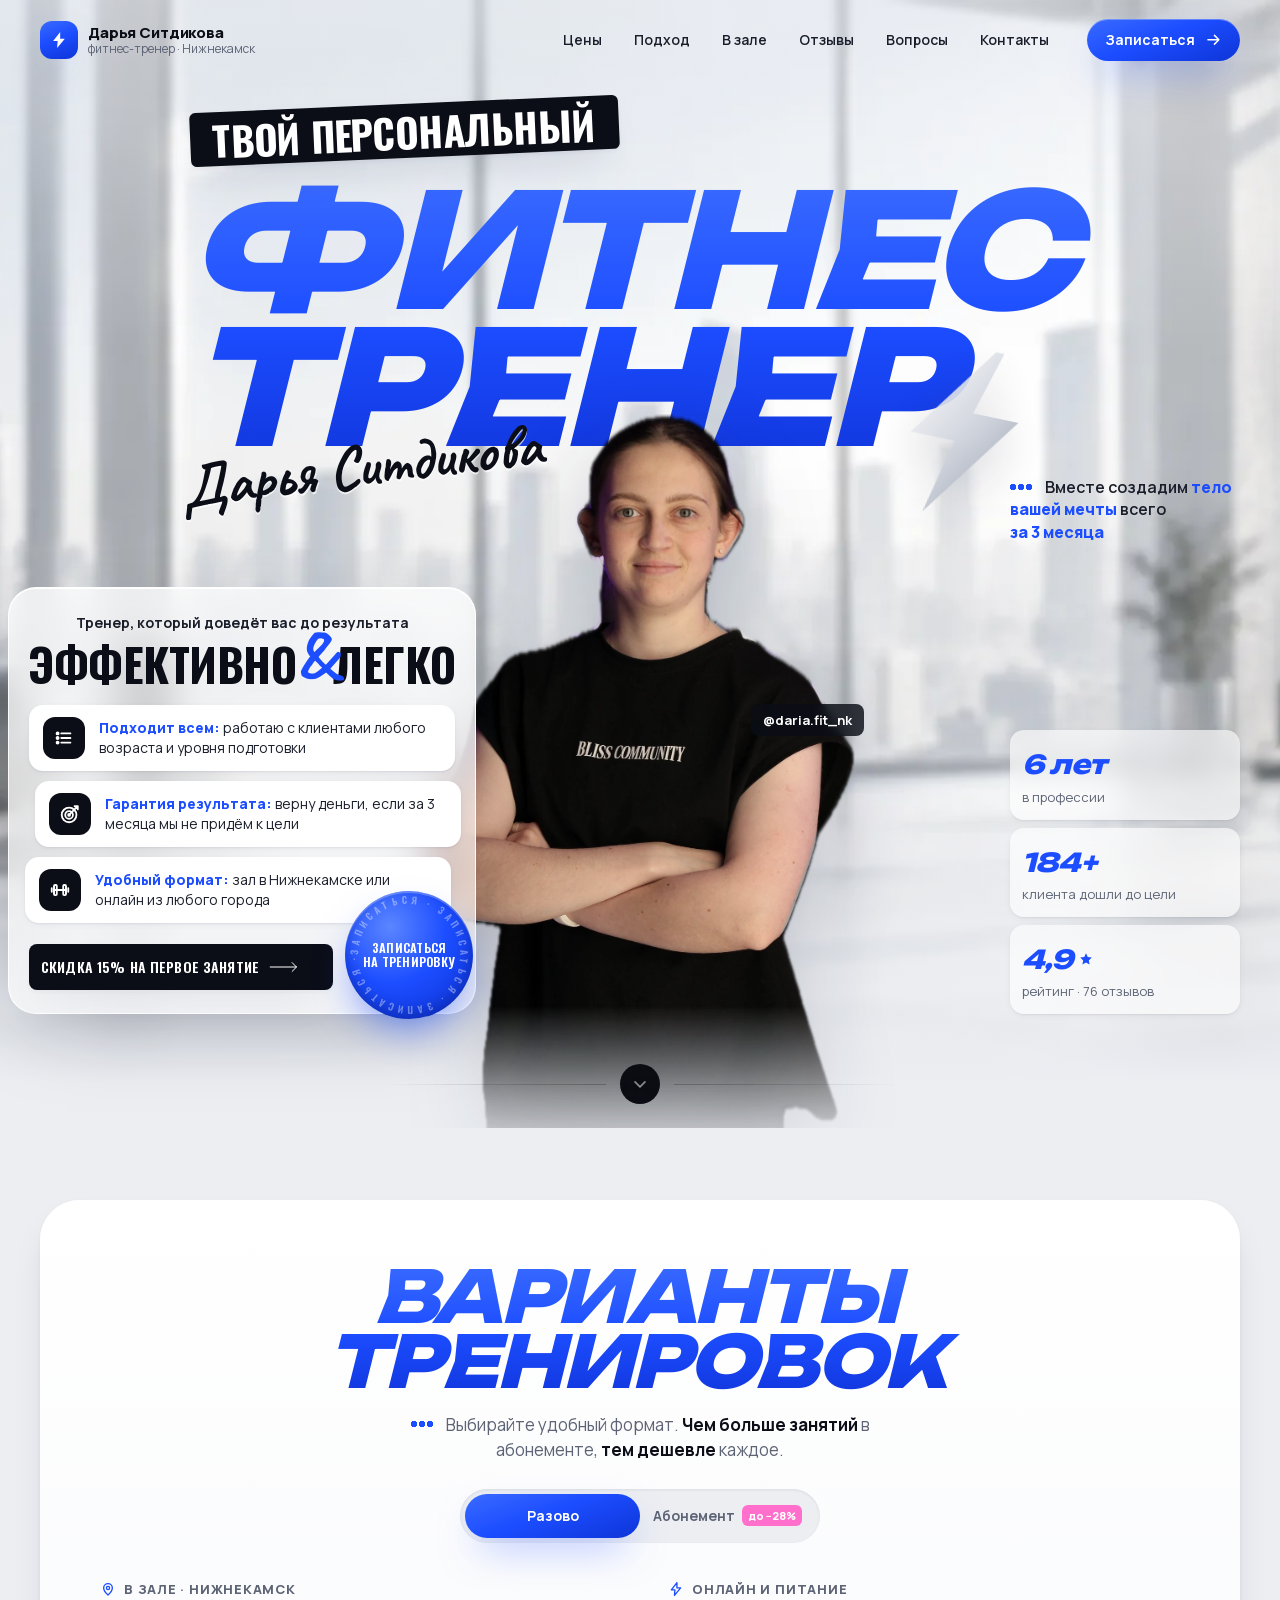
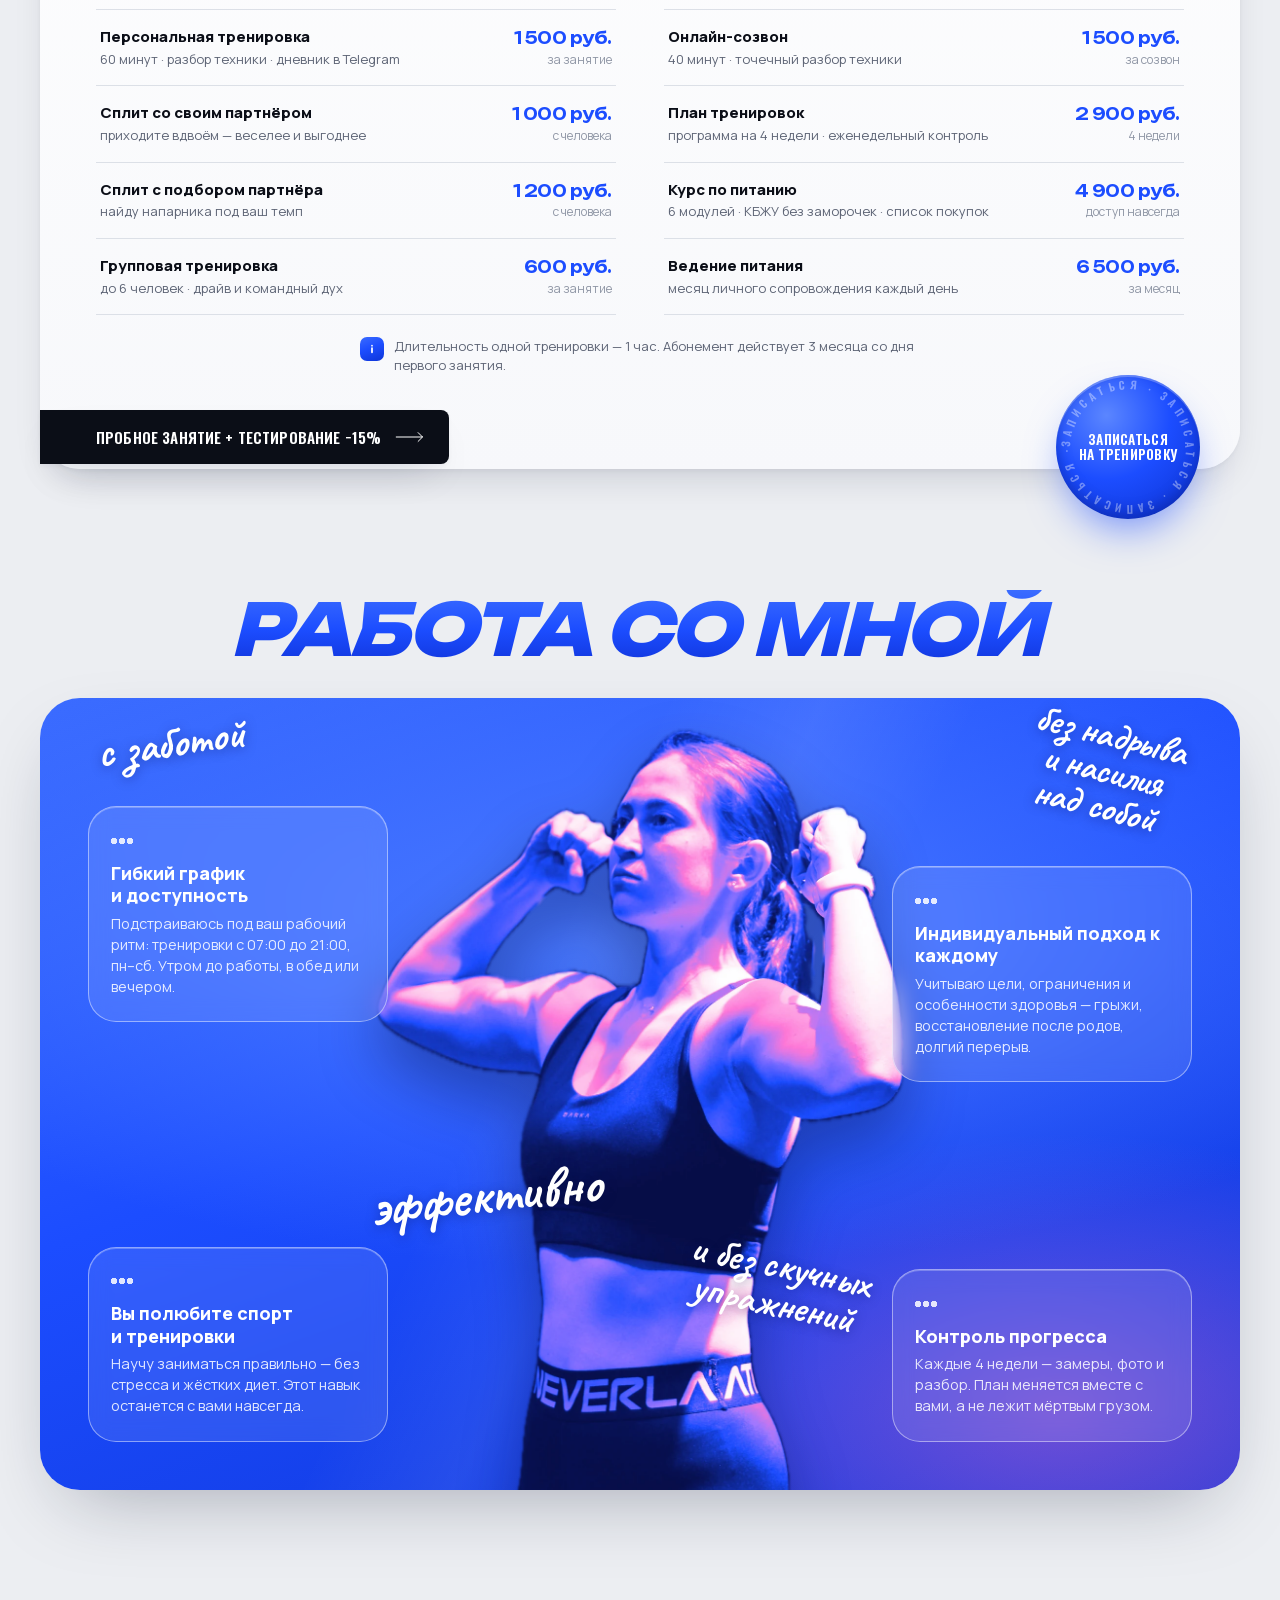
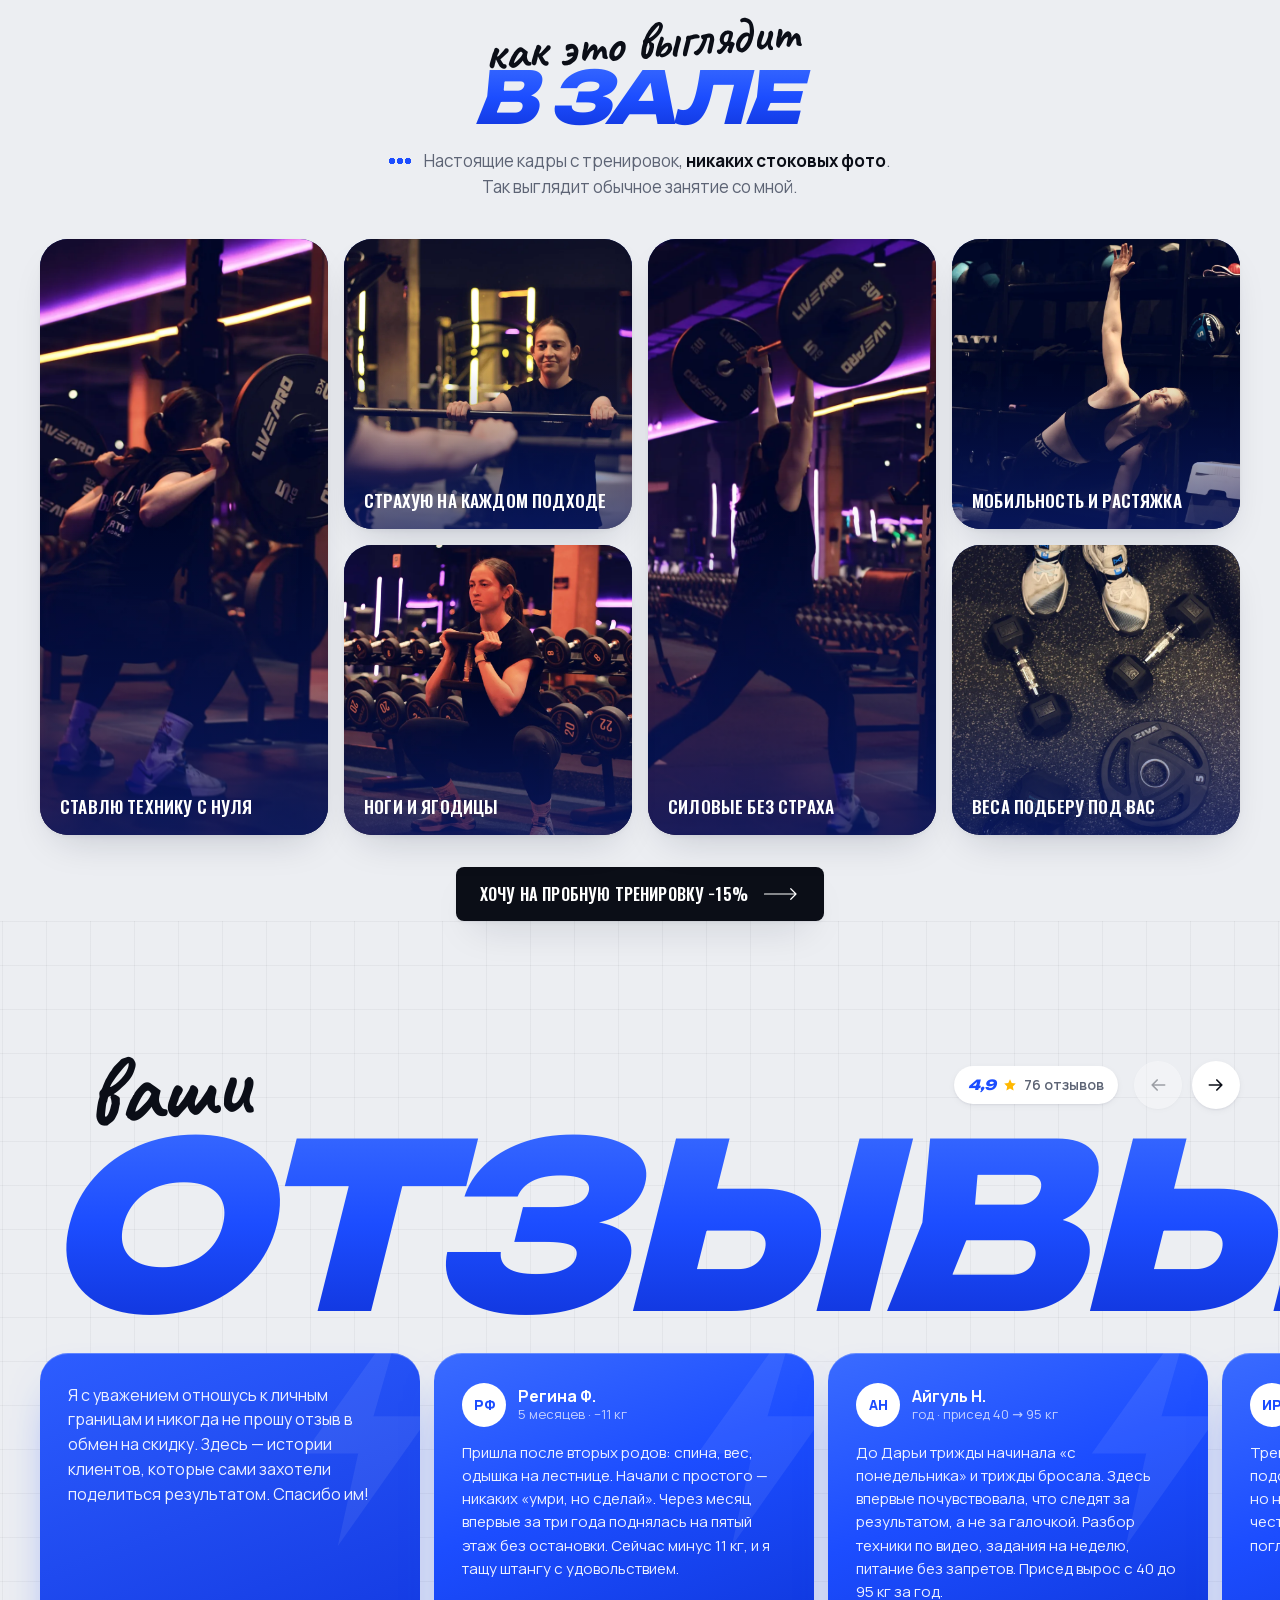
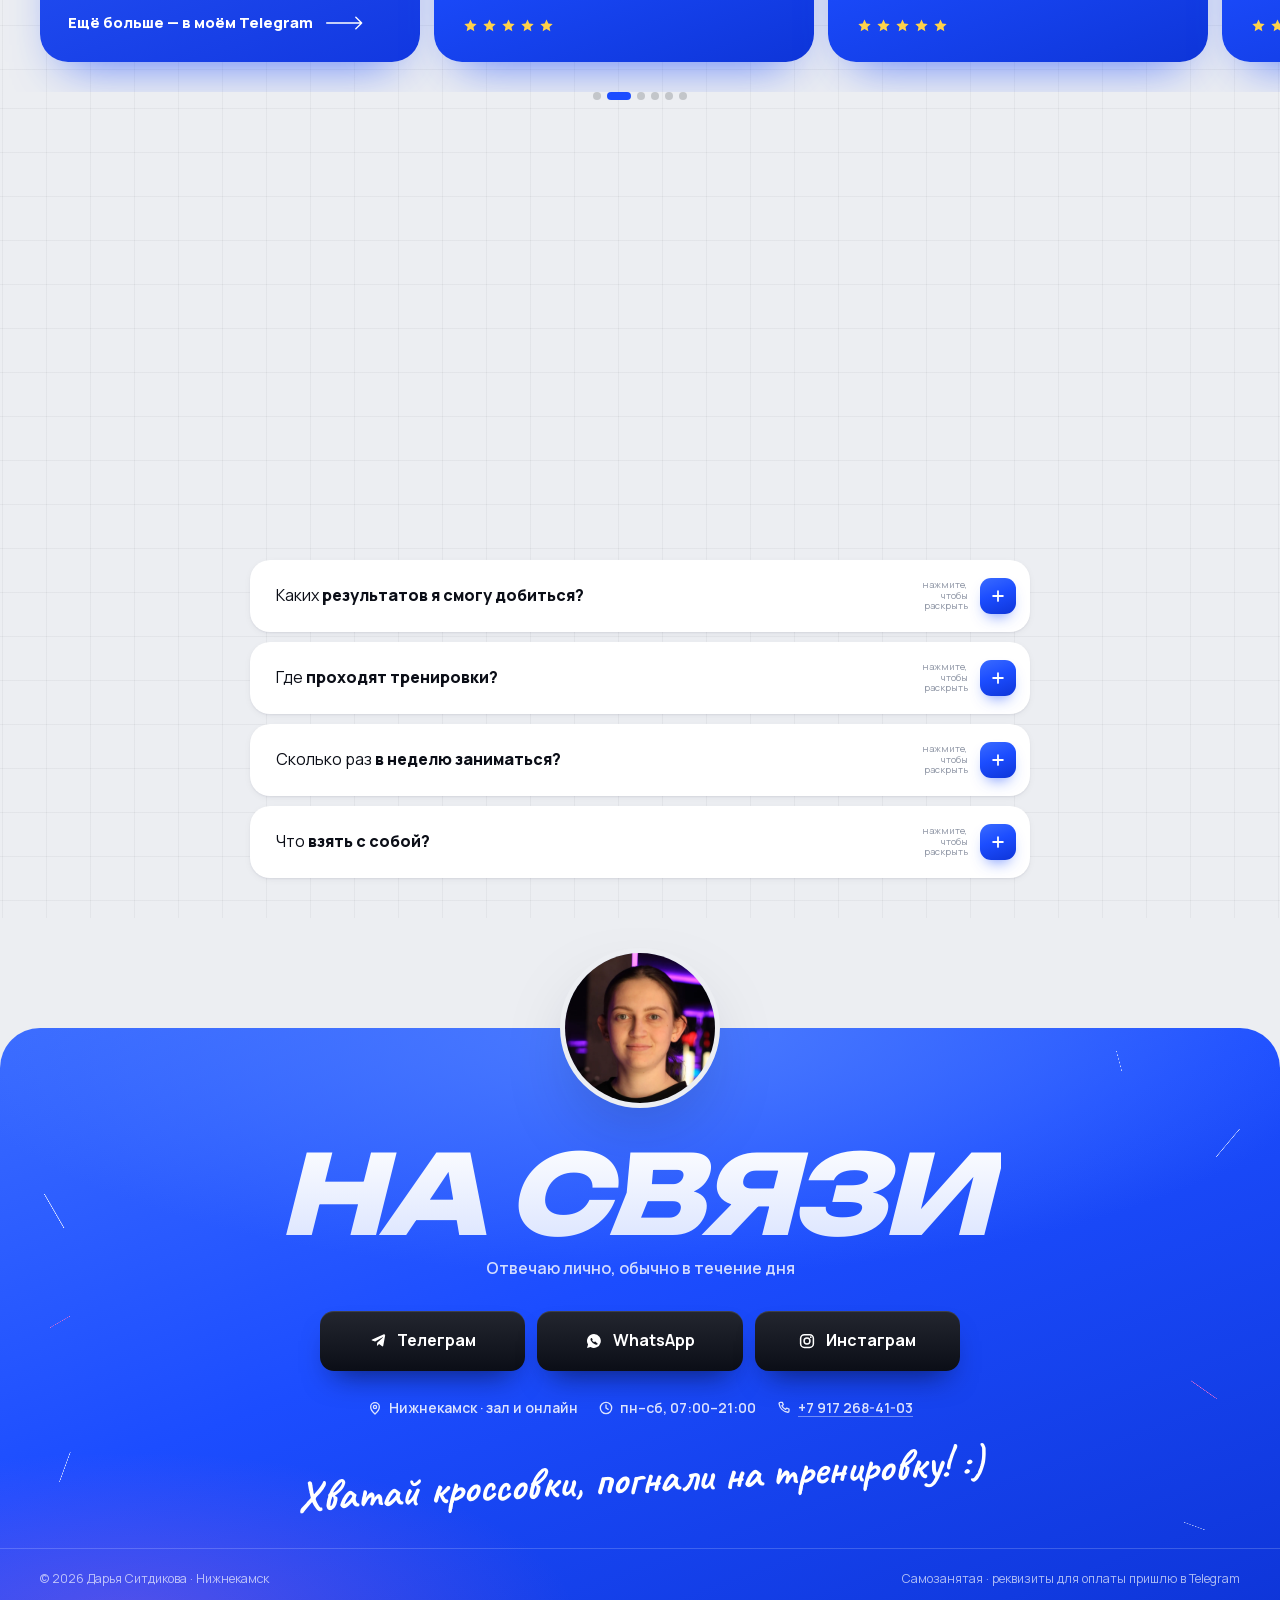
==== commit 042e97ef: "feat: use real trainer photos and add "В зале" gallery Replace the AI-generated model with real phot" ====
--- a/index.html
+++ b/index.html
@@ -22,8 +22,8 @@
 <link rel="preload" href="assets/fonts/unbounded-800-cyrillic.woff2" as="font" type="font/woff2" crossorigin>
 <link rel="preload" href="assets/fonts/manrope-600-cyrillic.woff2" as="font" type="font/woff2" crossorigin>
 <link rel="preload" href="assets/img/hero-bg.webp" as="image">
-<link rel="stylesheet" href="assets/fonts/fonts.css">
-<link rel="stylesheet" href="assets/css/styles.css">
+<link rel="stylesheet" href="assets/fonts/fonts.css?v=2">
+<link rel="stylesheet" href="assets/css/styles.css?v=4">
 <noscript><style>.cutout__img{opacity:1}.rv{opacity:1;transform:none}</style></noscript>
 </head>
 <body>
@@ -70,6 +70,7 @@
     <nav class="nav__links" aria-label="Основная навигация">
       <a href="#formats">Цены</a>
       <a href="#work">Подход</a>
+      <a href="#gym">В зале</a>
       <a href="#reviews">Отзывы</a>
       <a href="#faq">Вопросы</a>
       <a href="#contact">Контакты</a>
@@ -89,6 +90,7 @@
   <div class="nav__panel" data-nav-panel hidden>
     <a href="#formats">Варианты тренировок</a>
     <a href="#work">Работа со мной</a>
+    <a href="#gym">В зале</a>
     <a href="#reviews">Отзывы</a>
     <a href="#faq">Частые вопросы</a>
     <a href="#contact">На связи</a>
@@ -133,7 +135,7 @@
       </svg>
 
       <figure class="cutout cutout--hero" data-cutout>
-        <img class="cutout__img" src="assets/img/daria-hero.png" alt="Дарья Ситдикова, персональный фитнес-тренер" width="1024" height="1536" fetchpriority="high">
+        <img class="cutout__img" src="assets/img/daria-hero.webp?v=2" alt="Дарья Ситдикова, персональный фитнес-тренер" width="1024" height="1813" fetchpriority="high">
       </figure>
 
       <span class="hero__sign script" aria-hidden="true">Дарья<br> Ситдикова</span>
@@ -301,7 +303,7 @@
 
     <div class="work rv" data-reveal style="--i:1">
       <div class="work__photo" aria-hidden="true">
-        <img src="assets/img/daria-duo.webp" alt="" width="1086" height="1448" loading="lazy">
+        <img src="assets/img/daria-duo.webp?v=2" alt="" width="1086" height="1647" loading="lazy">
       </div>
 
       <span class="script work__s work__s--1" aria-hidden="true">с заботой</span>
@@ -329,6 +331,54 @@
         <h3>Контроль прогресса</h3>
         <p>Каждые 4 недели — замеры, фото и разбор. План меняется вместе с вами, а не лежит мёртвым грузом.</p>
       </article>
+    </div>
+  </div>
+</section>
+
+<!-- ============ IN THE GYM ============ -->
+<section class="sec" id="gym">
+  <div class="shell">
+    <header class="gymhead">
+      <span class="script gymhead__pre rv" data-reveal>как это выглядит</span>
+      <h2 class="display display--center rv" data-reveal style="--i:1">В зале</h2>
+      <p class="lead lead--center rv" data-reveal style="--i:2">
+        <span class="dots" aria-hidden="true"></span>
+        Настоящие кадры с тренировок, <b>никаких стоковых фото</b>. Так выглядит обычное занятие со мной.
+      </p>
+    </header>
+
+    <div class="gym">
+      <figure class="gym__item gym__item--tall rv" data-reveal style="--i:1; --pos: 50% 60%">
+        <img src="assets/img/gym-squat.webp" alt="Дарья приседает со штангой в силовой раме" width="900" height="1350" loading="lazy">
+        <figcaption>Ставлю технику с нуля</figcaption>
+      </figure>
+      <figure class="gym__item rv" data-reveal style="--i:2; --pos: 60% 40%">
+        <img src="assets/img/gym-coach.webp" alt="Дарья берёт гриф, рядом страхующий" width="900" height="1350" loading="lazy">
+        <figcaption>Страхую на каждом подходе</figcaption>
+      </figure>
+      <figure class="gym__item gym__item--tall rv" data-reveal style="--i:3; --pos: 40% 50%">
+        <img src="assets/img/gym-press.webp" alt="Дарья выжимает штангу над головой в выпаде" width="900" height="1350" loading="lazy">
+        <figcaption>Силовые без страха</figcaption>
+      </figure>
+      <figure class="gym__item rv" data-reveal style="--i:4; --pos: 50% 62%">
+        <img src="assets/img/gym-stretch.webp" alt="Дарья делает растяжку с поворотом корпуса на коврике" width="900" height="1350" loading="lazy">
+        <figcaption>Мобильность и растяжка</figcaption>
+      </figure>
+      <figure class="gym__item rv" data-reveal style="--i:5; --pos: 50% 55%">
+        <img src="assets/img/gym-goblet.webp" alt="Дарья делает гоблет-присед с гантелью" width="900" height="1350" loading="lazy">
+        <figcaption>Ноги и ягодицы</figcaption>
+      </figure>
+      <figure class="gym__item rv" data-reveal style="--i:6; --pos: 50% 65%">
+        <img src="assets/img/gym-kit.webp" alt="Гантели, гиря и блин на полу зала" width="900" height="1350" loading="lazy">
+        <figcaption>Веса подберу под вас</figcaption>
+      </figure>
+    </div>
+
+    <div class="gym__cta rv" data-reveal>
+      <button class="strip" type="button" data-open-modal data-preset="Пробная тренировка со скидкой 15%">
+        <span>Хочу на пробную тренировку −15%</span>
+        <svg class="ic" aria-hidden="true"><use href="#i-arrow-long"/></svg>
+      </button>
     </div>
   </div>
 </section>
@@ -506,7 +556,7 @@
   <div class="contact__sparks" aria-hidden="true"></div>
   <div class="shell contact__inner">
     <span class="contact__ava rv" data-reveal>
-      <img src="assets/img/daria-avatar.png" alt="Дарья Ситдикова" width="400" height="400" loading="lazy" data-avatar>
+      <img src="assets/img/daria-avatar.webp" alt="Дарья Ситдикова" width="800" height="800" loading="lazy" data-avatar>
     </span>
 
     <h2 class="display display--center display--white rv" data-reveal style="--i:1">На связи</h2>
@@ -638,6 +688,6 @@
   <svg class="ic" aria-hidden="true"><use href="#i-chevron"/></svg>
 </button>
 
-<script src="assets/js/app.js" defer></script>
+<script src="assets/js/app.js?v=2" defer></script>
 </body>
 </html>
--- a/assets/css/styles.css
+++ b/assets/css/styles.css
@@ -745,6 +745,65 @@
 .wcard h3 { margin-top: 8px; font-size: 14px; font-weight: 800; line-height: 1.25; }
 .wcard p { margin-top: 6px; font-size: 12.5px; line-height: 1.45; color: rgba(255,255,255,.86); }
 
+/* ------------------------------------------------------------- 8b. IN THE GYM */
+.gymhead { text-align: center; }
+.gymhead__pre {
+  position: relative; z-index: 1;
+  display: inline-block;
+  margin-bottom: -.18em;
+  font-size: clamp(30px, 7vw, 52px);
+  color: var(--ink);
+  transform: rotate(-4deg);
+}
+.gymhead__pre.rv { transform: translateY(22px) rotate(-4deg); }
+.gymhead__pre.rv.is-in { transform: rotate(-4deg); }
+
+/* bento of real photos: tall frames span two rows, the rest fill in */
+.gym {
+  display: grid;
+  grid-template-columns: 1fr 1fr;
+  grid-auto-rows: 168px;
+  grid-auto-flow: dense;
+  gap: 10px;
+  margin-top: 28px;
+}
+.gym__item {
+  position: relative;
+  margin: 0;
+  border-radius: var(--r-md);
+  overflow: hidden;
+  isolation: isolate;
+  background: var(--blue-ink);
+  box-shadow: var(--sh-2);
+}
+.gym__item--tall { grid-row: span 2; }
+.gym__item img {
+  width: 100%; height: 100%;
+  object-fit: cover;
+  object-position: var(--pos, 50% 50%);
+  transition: transform .8s var(--ease-out);
+}
+.gym__item::after { /* blue floor glow so captions always read */
+  content: ''; position: absolute; inset: 45% 0 0; z-index: 1;
+  background: linear-gradient(180deg, transparent, rgba(10,28,110,.7));
+  pointer-events: none;
+}
+.gym__item figcaption {
+  position: absolute; z-index: 2;
+  left: 10px; right: 10px; bottom: 10px;
+  color: #fff;
+  font-family: var(--font-c);
+  font-weight: 600;
+  font-size: 14px;
+  line-height: 1.1;
+  text-transform: uppercase;
+  letter-spacing: .01em;
+}
+@media (hover: hover) {
+  .gym__item:hover img { transform: scale(1.04); }
+}
+.gym__cta { display: flex; justify-content: center; margin-top: 24px; }
+
 /* --------------------------------------------------------------- 9. REVIEWS */
 #reviews { overflow: hidden; padding-bottom: 8px; }
 
@@ -1158,6 +1217,8 @@
   .work__photo { height: 520px; margin: 0 -24px; }
   .work__s { font-size: 34px; }
   .work__s--1 { left: 40px; top: 50px; }
+
+  .gym { grid-auto-rows: 250px; gap: 14px; }
   .work__s--2 { right: 40px; top: 150px; font-size: 32px; }
   .work__s--3 { left: 40px; top: 380px; font-size: 44px; }
   .work__s--4 { right: 40px; top: 420px; font-size: 30px; }
@@ -1219,6 +1280,13 @@
   .work__s--3 { left: 330px; top: 470px; font-size: 56px; }
   .work__s--4 { right: 372px; top: 548px; font-size: 40px; }
 
+  /* in the gym: 4-column bento, two rows */
+  .gym { grid-template-columns: repeat(4, 1fr); grid-auto-rows: 290px; gap: 16px; margin-top: 40px; }
+  .gym__item { border-radius: var(--r-lg); }
+  .gym__item figcaption { left: 20px; right: 20px; bottom: 18px; font-size: 17px; }
+  .gym__cta { margin-top: 32px; }
+  .gym__cta .strip { min-height: 54px; padding: 0 24px; font-size: 16px; }
+
   /* reviews */
   .revhead__pre { margin-left: 4%; }
   .revhead__side { position: absolute; right: 0; bottom: calc(100% - 60px); margin: 0; }
@@ -1262,7 +1330,8 @@
     height: auto;
     min-height: 760px;
   }
-  .cutout--hero { left: 0; right: 0; }
+  /* the photo is waist-up: drop it so the face only clips the foot of "ТРЕНЕР" */
+  .cutout--hero { left: 0; right: 0; top: 120px; bottom: -120px; }
   .hero__sign { left: auto; right: 64%; top: 19%; font-size: 60px; white-space: nowrap; transform: rotate(-7deg); }
   .hero__sign br { display: none; }
   .hero__handle { right: 18%; top: 54%; }
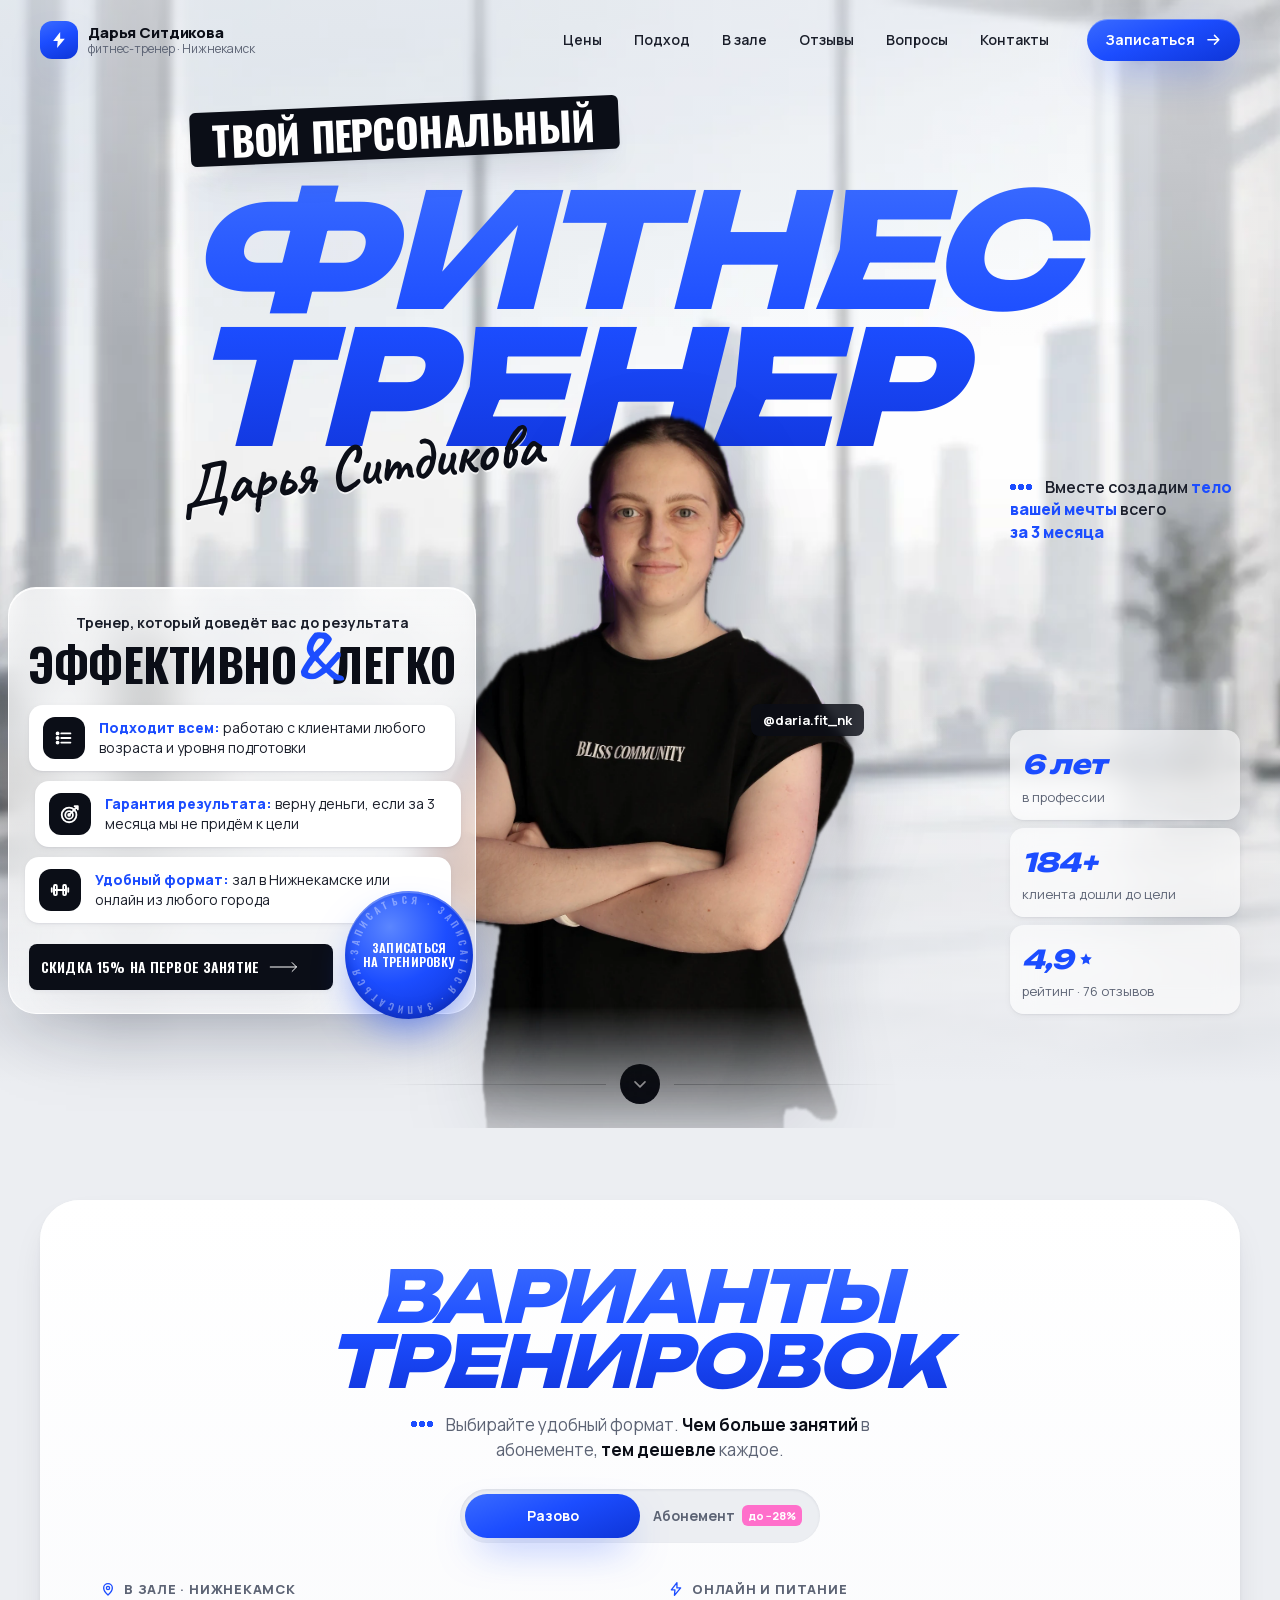
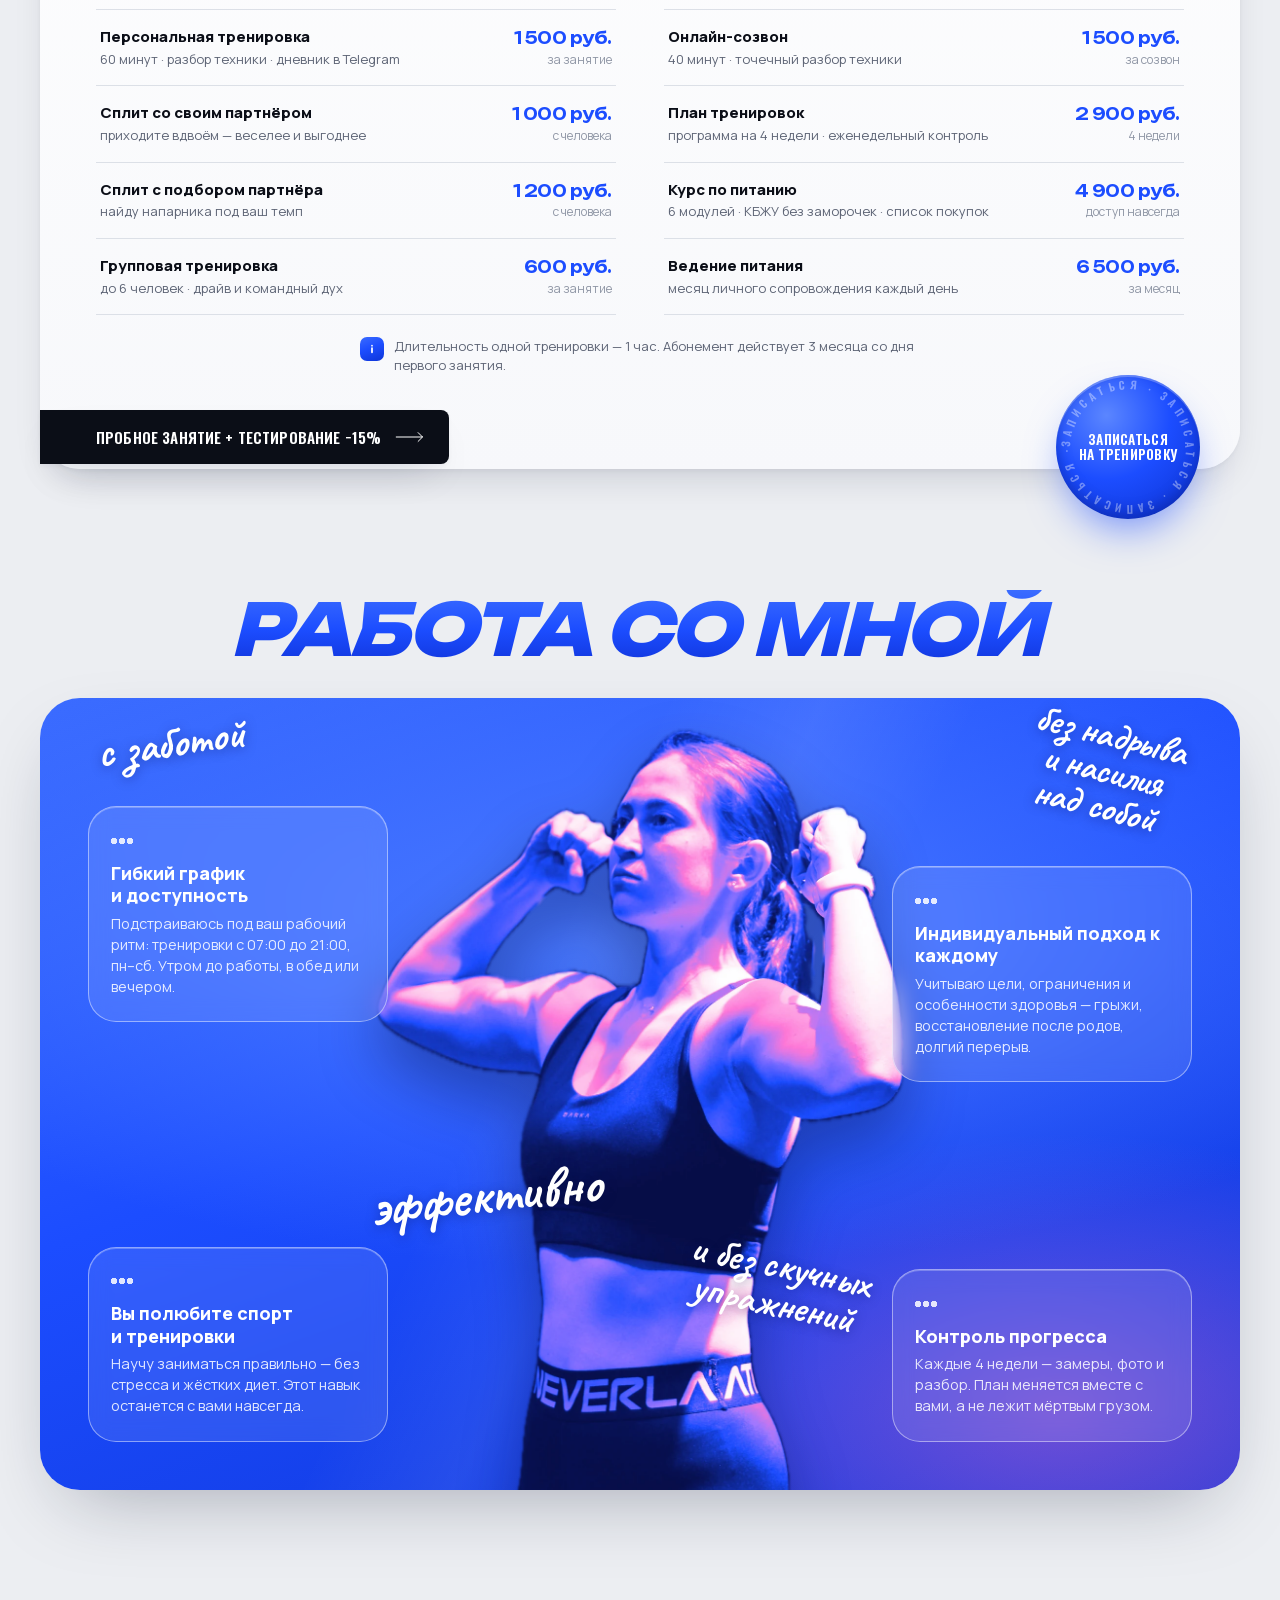
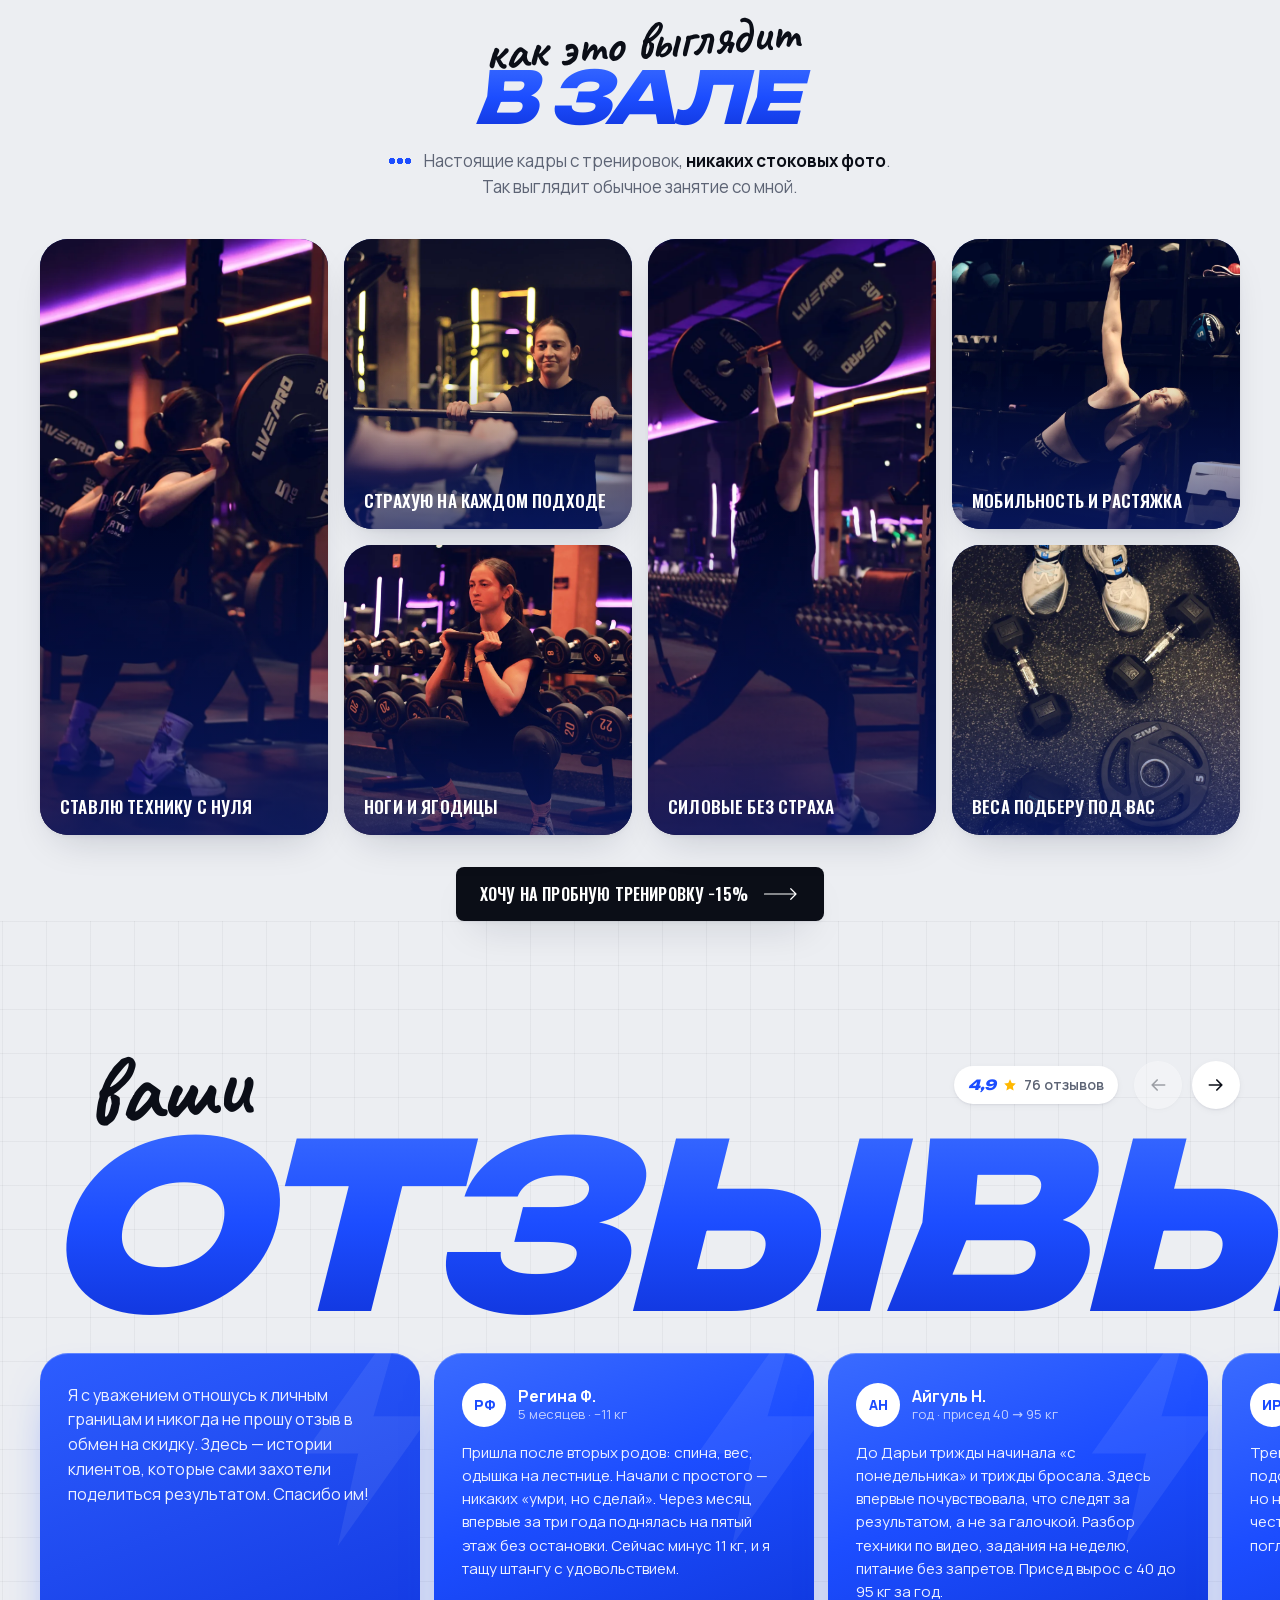
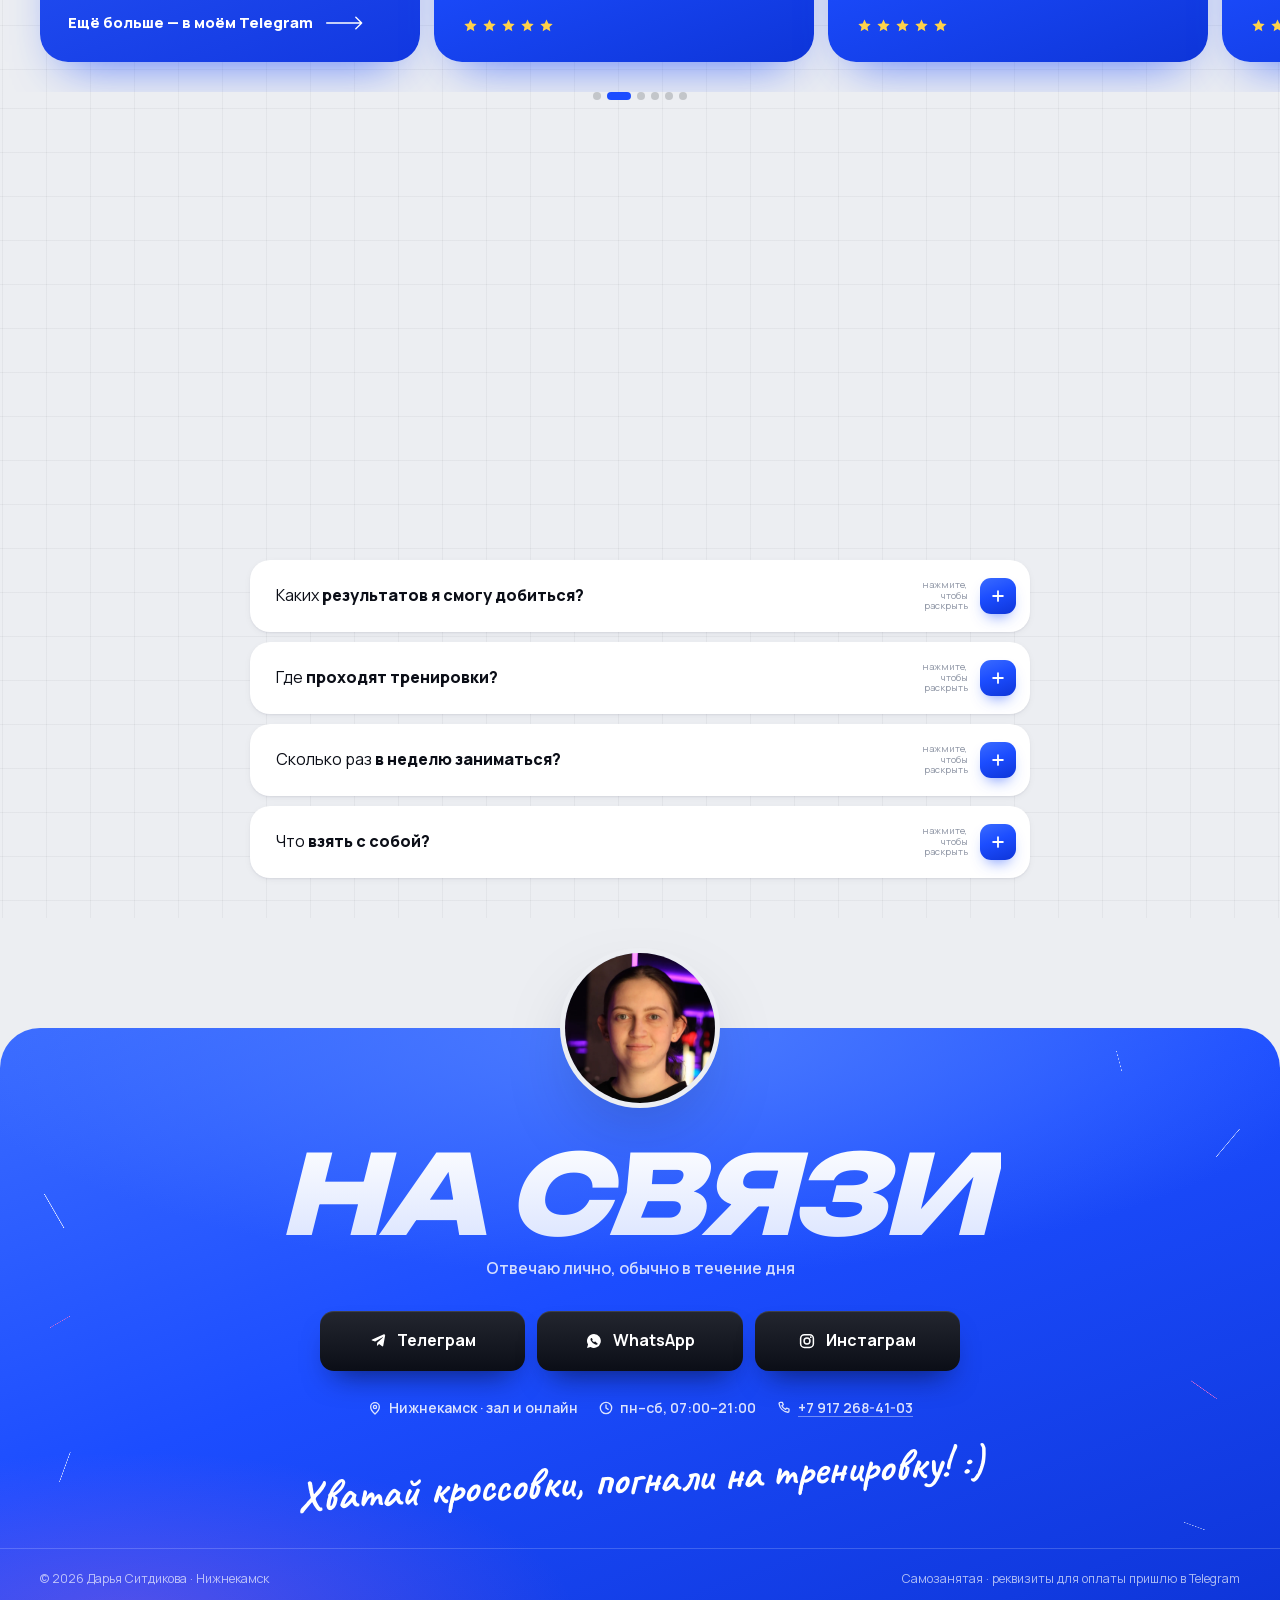
==== commit 3ca99dc9: "style: remove decorative lightning bolt from hero Co-Authored-By: Claude Opus 5.5 <noreply@anthropic" ====
--- a/index.html
+++ b/index.html
@@ -23,7 +23,7 @@
 <link rel="preload" href="assets/fonts/manrope-600-cyrillic.woff2" as="font" type="font/woff2" crossorigin>
 <link rel="preload" href="assets/img/hero-bg.webp" as="image">
 <link rel="stylesheet" href="assets/fonts/fonts.css?v=2">
-<link rel="stylesheet" href="assets/css/styles.css?v=4">
+<link rel="stylesheet" href="assets/css/styles.css?v=5">
 <noscript><style>.cutout__img{opacity:1}.rv{opacity:1;transform:none}</style></noscript>
 </head>
 <body>
@@ -123,17 +123,6 @@
     </div>
 
     <div class="hero__media">
-      <svg class="hero__bolt" viewBox="0 0 100 130" aria-hidden="true" data-parallax="0.08">
-        <defs>
-          <linearGradient id="bolt-g" x1="0" y1="0" x2="1" y2="1">
-            <stop offset="0" stop-color="#FFFFFF"/>
-            <stop offset=".55" stop-color="#C9CED8"/>
-            <stop offset="1" stop-color="#8E96A6"/>
-          </linearGradient>
-        </defs>
-        <path d="M62 4 14 72h32L34 126l54-76H55L68 4z" fill="url(#bolt-g)"/>
-      </svg>
-
       <figure class="cutout cutout--hero" data-cutout>
         <img class="cutout__img" src="assets/img/daria-hero.webp?v=2" alt="Дарья Ситдикова, персональный фитнес-тренер" width="1024" height="1813" fetchpriority="high">
       </figure>
--- a/assets/css/styles.css
+++ b/assets/css/styles.css
@@ -439,14 +439,6 @@
 .cutout.is-ready .cutout__img { opacity: 1; }
 .cutout--hero { left: 8%; right: -6%; }
 
-.hero__bolt {
-  position: absolute; z-index: -1;
-  width: clamp(70px, 20vw, 130px);
-  right: 2%; top: 14%;
-  transform: translateY(var(--py, 0)) rotate(12deg);
-  filter: drop-shadow(0 18px 24px rgba(14,22,48,.18));
-  opacity: .9;
-}
 .hero__sign {
   position: absolute; z-index: 3;
   left: 0; top: 22%;
@@ -1335,7 +1327,6 @@
   .hero__sign { left: auto; right: 64%; top: 19%; font-size: 60px; white-space: nowrap; transform: rotate(-7deg); }
   .hero__sign br { display: none; }
   .hero__handle { right: 18%; top: 54%; }
-  .hero__bolt { right: -6%; top: 6%; width: 140px; }
 
   .hero__card {
     grid-column: 1; grid-row: 2;
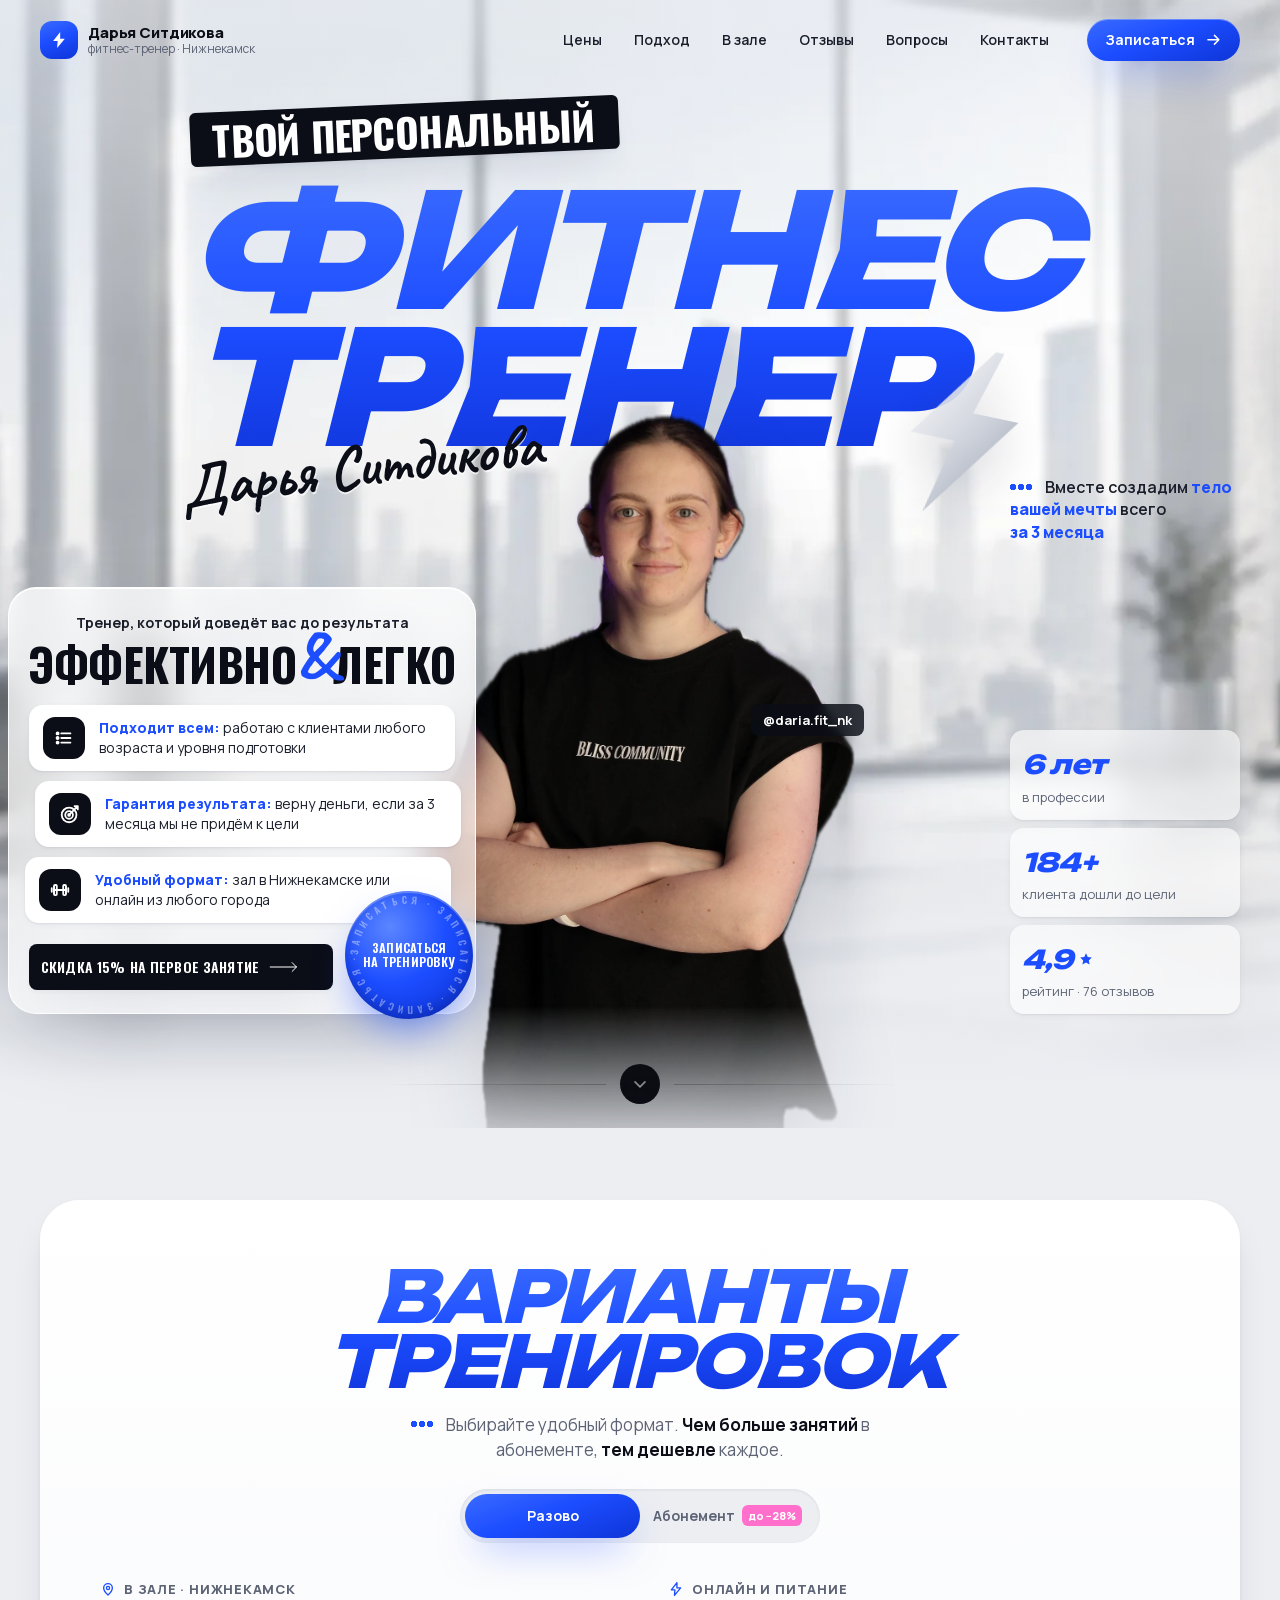
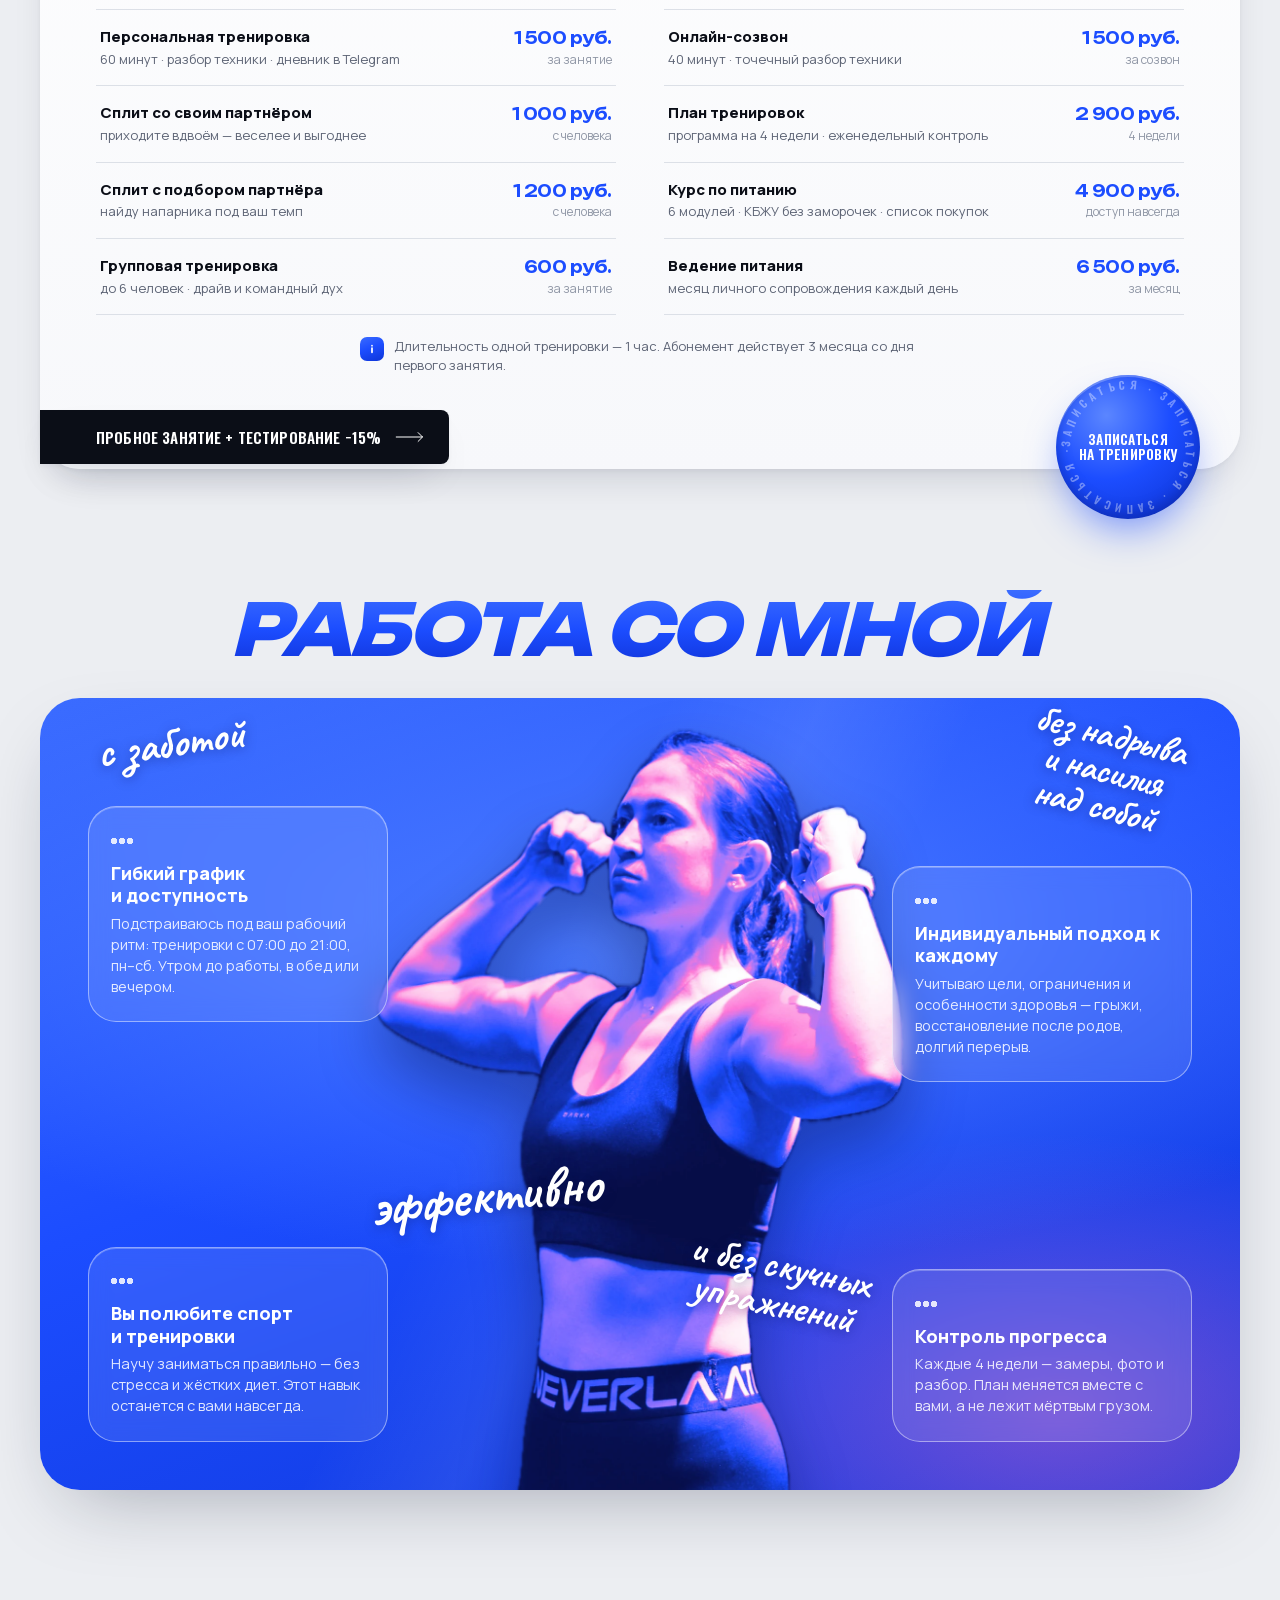
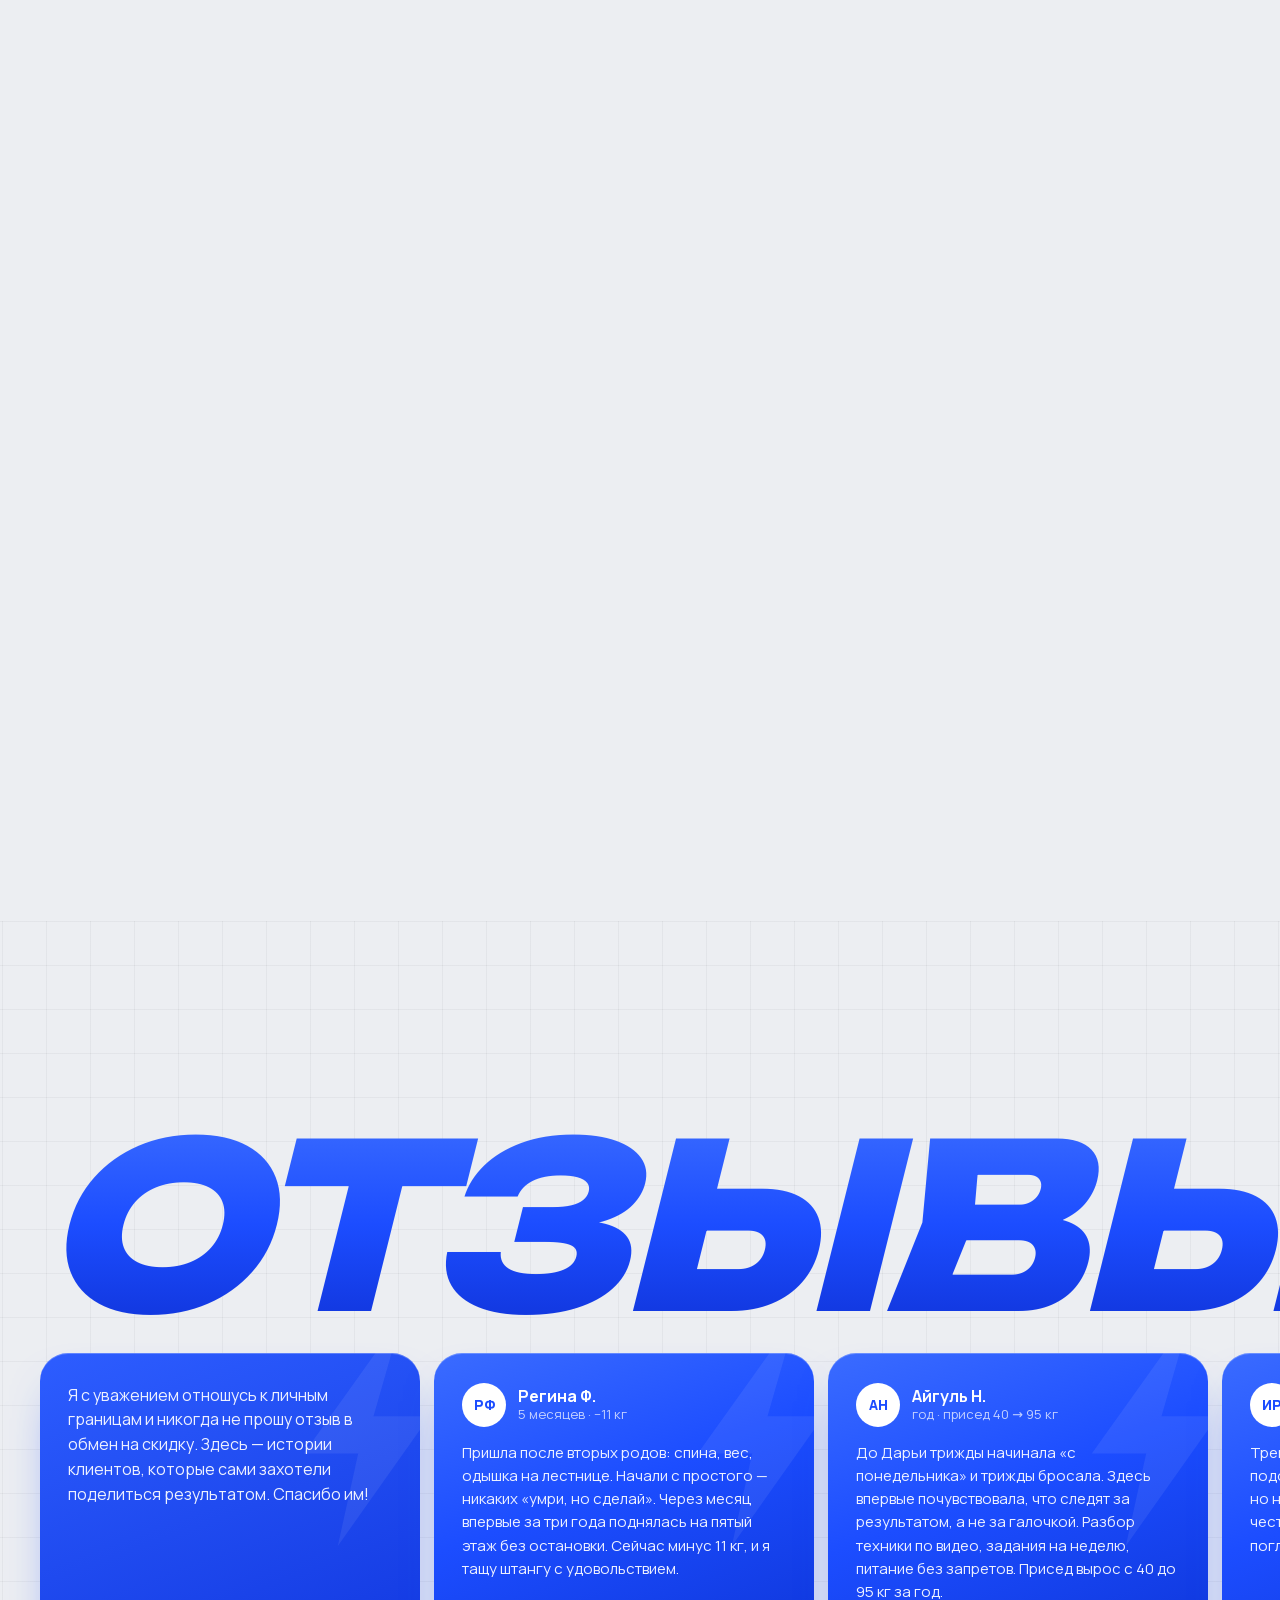
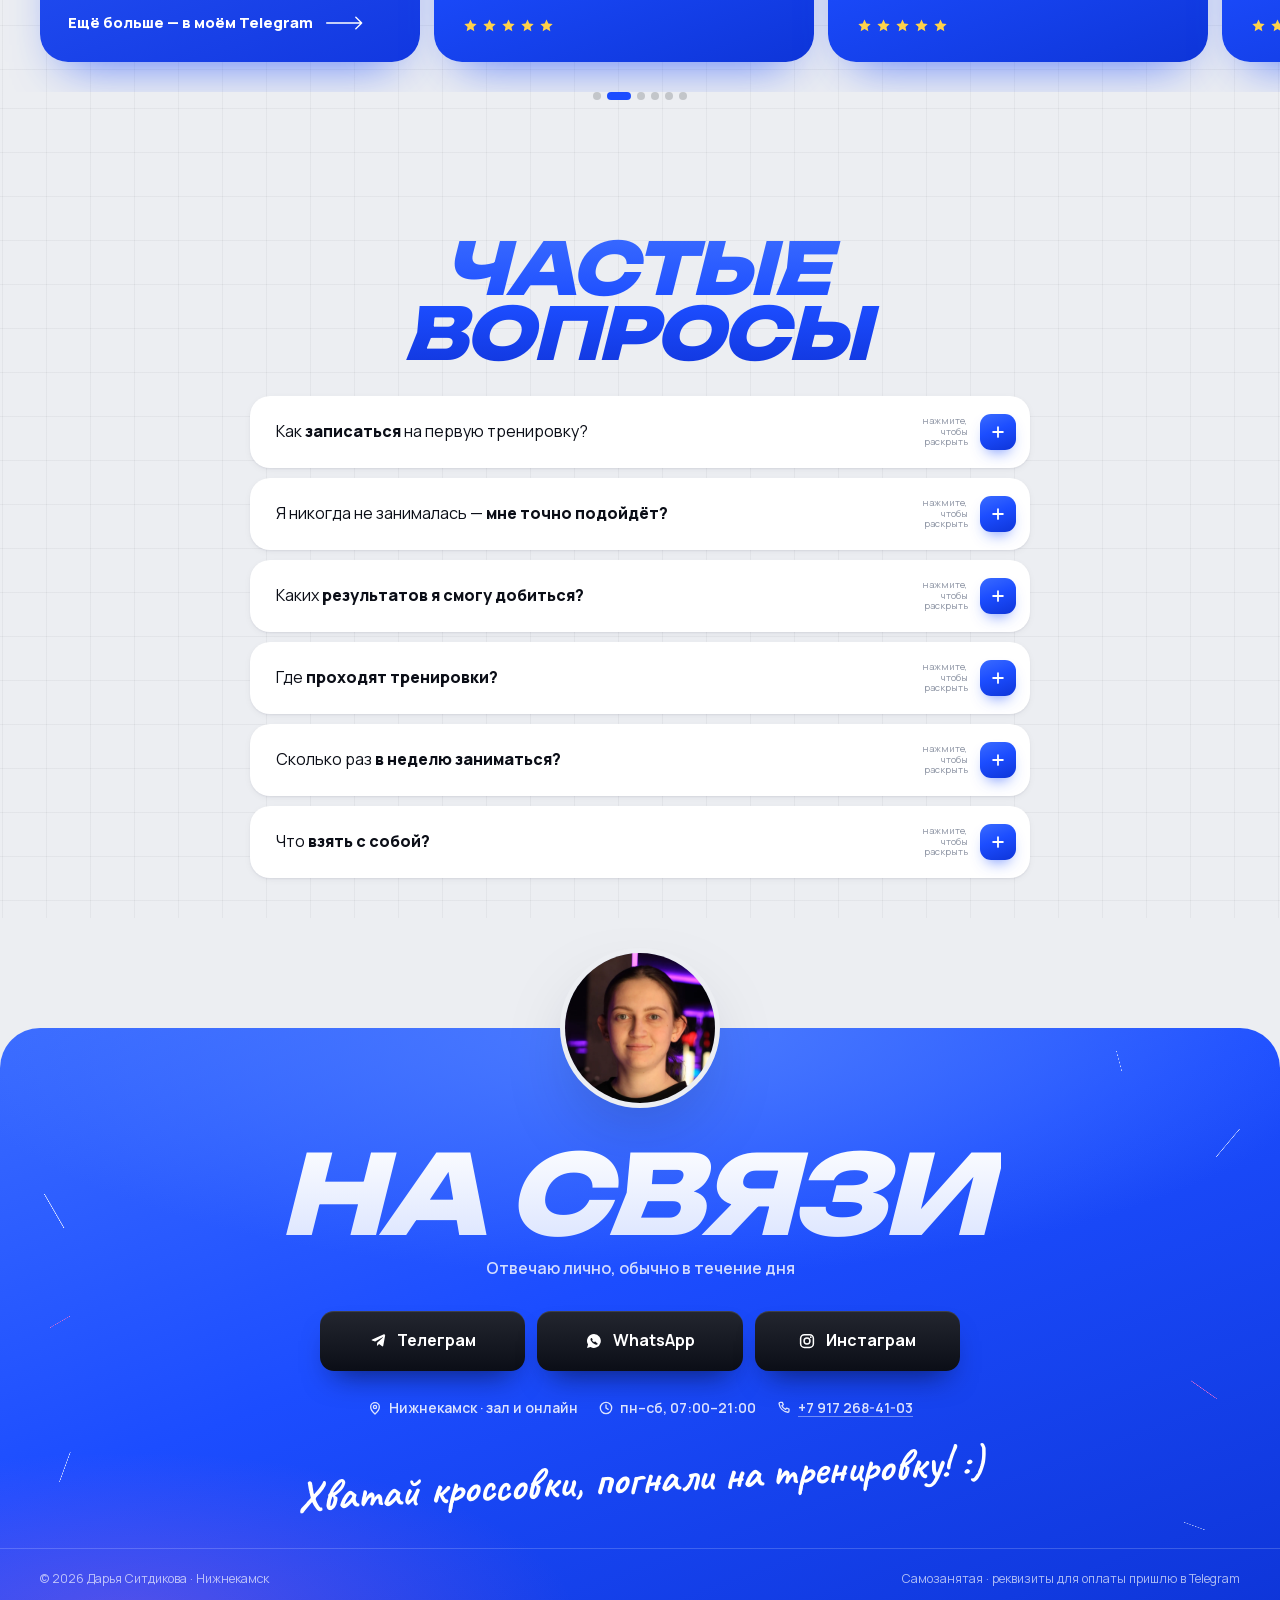
==== commit 2d3a9490: "Revert "style: remove decorative lightning bolt from hero" This reverts commit 3ca99dc9971a22d68d9f6" ====
--- a/index.html
+++ b/index.html
@@ -23,7 +23,7 @@
 <link rel="preload" href="assets/fonts/manrope-600-cyrillic.woff2" as="font" type="font/woff2" crossorigin>
 <link rel="preload" href="assets/img/hero-bg.webp" as="image">
 <link rel="stylesheet" href="assets/fonts/fonts.css?v=2">
-<link rel="stylesheet" href="assets/css/styles.css?v=5">
+<link rel="stylesheet" href="assets/css/styles.css?v=4">
 <noscript><style>.cutout__img{opacity:1}.rv{opacity:1;transform:none}</style></noscript>
 </head>
 <body>
@@ -123,6 +123,17 @@
     </div>
 
     <div class="hero__media">
+      <svg class="hero__bolt" viewBox="0 0 100 130" aria-hidden="true" data-parallax="0.08">
+        <defs>
+          <linearGradient id="bolt-g" x1="0" y1="0" x2="1" y2="1">
+            <stop offset="0" stop-color="#FFFFFF"/>
+            <stop offset=".55" stop-color="#C9CED8"/>
+            <stop offset="1" stop-color="#8E96A6"/>
+          </linearGradient>
+        </defs>
+        <path d="M62 4 14 72h32L34 126l54-76H55L68 4z" fill="url(#bolt-g)"/>
+      </svg>
+
       <figure class="cutout cutout--hero" data-cutout>
         <img class="cutout__img" src="assets/img/daria-hero.webp?v=2" alt="Дарья Ситдикова, персональный фитнес-тренер" width="1024" height="1813" fetchpriority="high">
       </figure>
--- a/assets/css/styles.css
+++ b/assets/css/styles.css
@@ -439,6 +439,14 @@
 .cutout.is-ready .cutout__img { opacity: 1; }
 .cutout--hero { left: 8%; right: -6%; }
 
+.hero__bolt {
+  position: absolute; z-index: -1;
+  width: clamp(70px, 20vw, 130px);
+  right: 2%; top: 14%;
+  transform: translateY(var(--py, 0)) rotate(12deg);
+  filter: drop-shadow(0 18px 24px rgba(14,22,48,.18));
+  opacity: .9;
+}
 .hero__sign {
   position: absolute; z-index: 3;
   left: 0; top: 22%;
@@ -1327,6 +1335,7 @@
   .hero__sign { left: auto; right: 64%; top: 19%; font-size: 60px; white-space: nowrap; transform: rotate(-7deg); }
   .hero__sign br { display: none; }
   .hero__handle { right: 18%; top: 54%; }
+  .hero__bolt { right: -6%; top: 6%; width: 140px; }
 
   .hero__card {
     grid-column: 1; grid-row: 2;
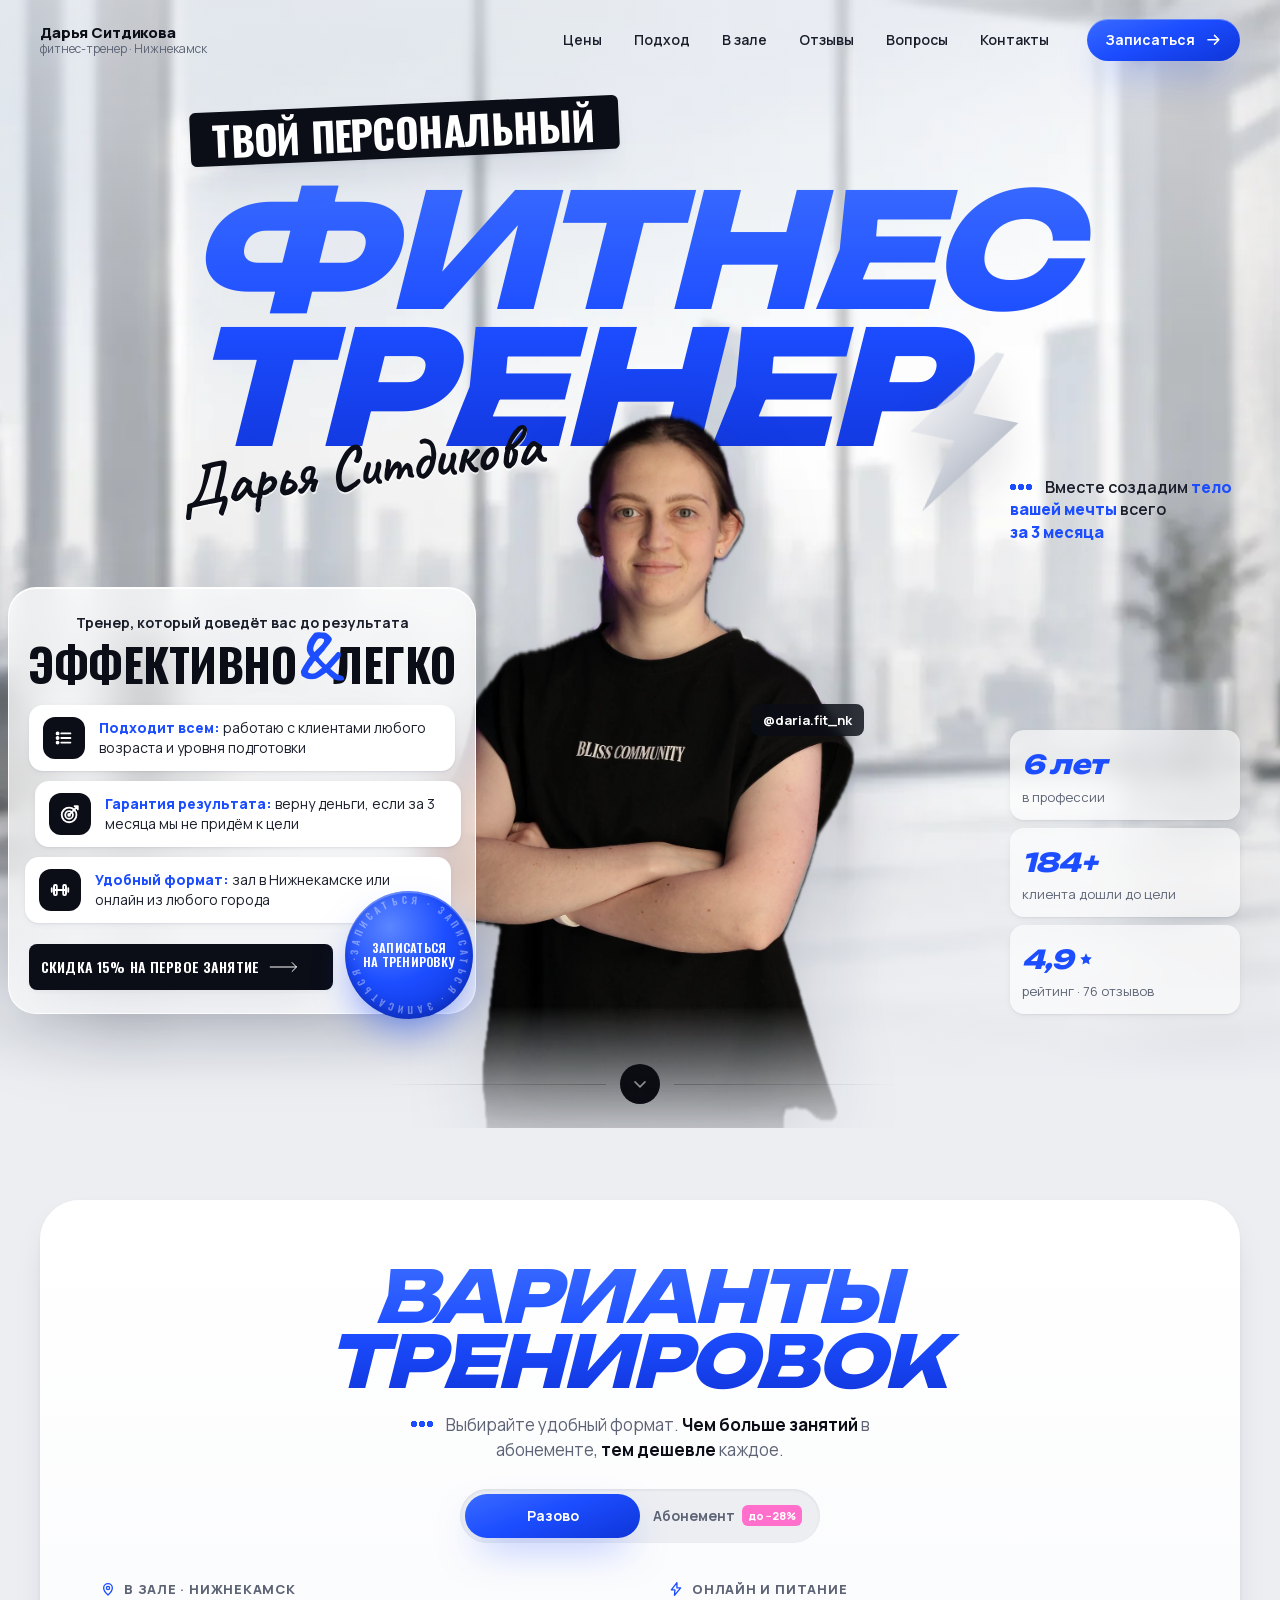
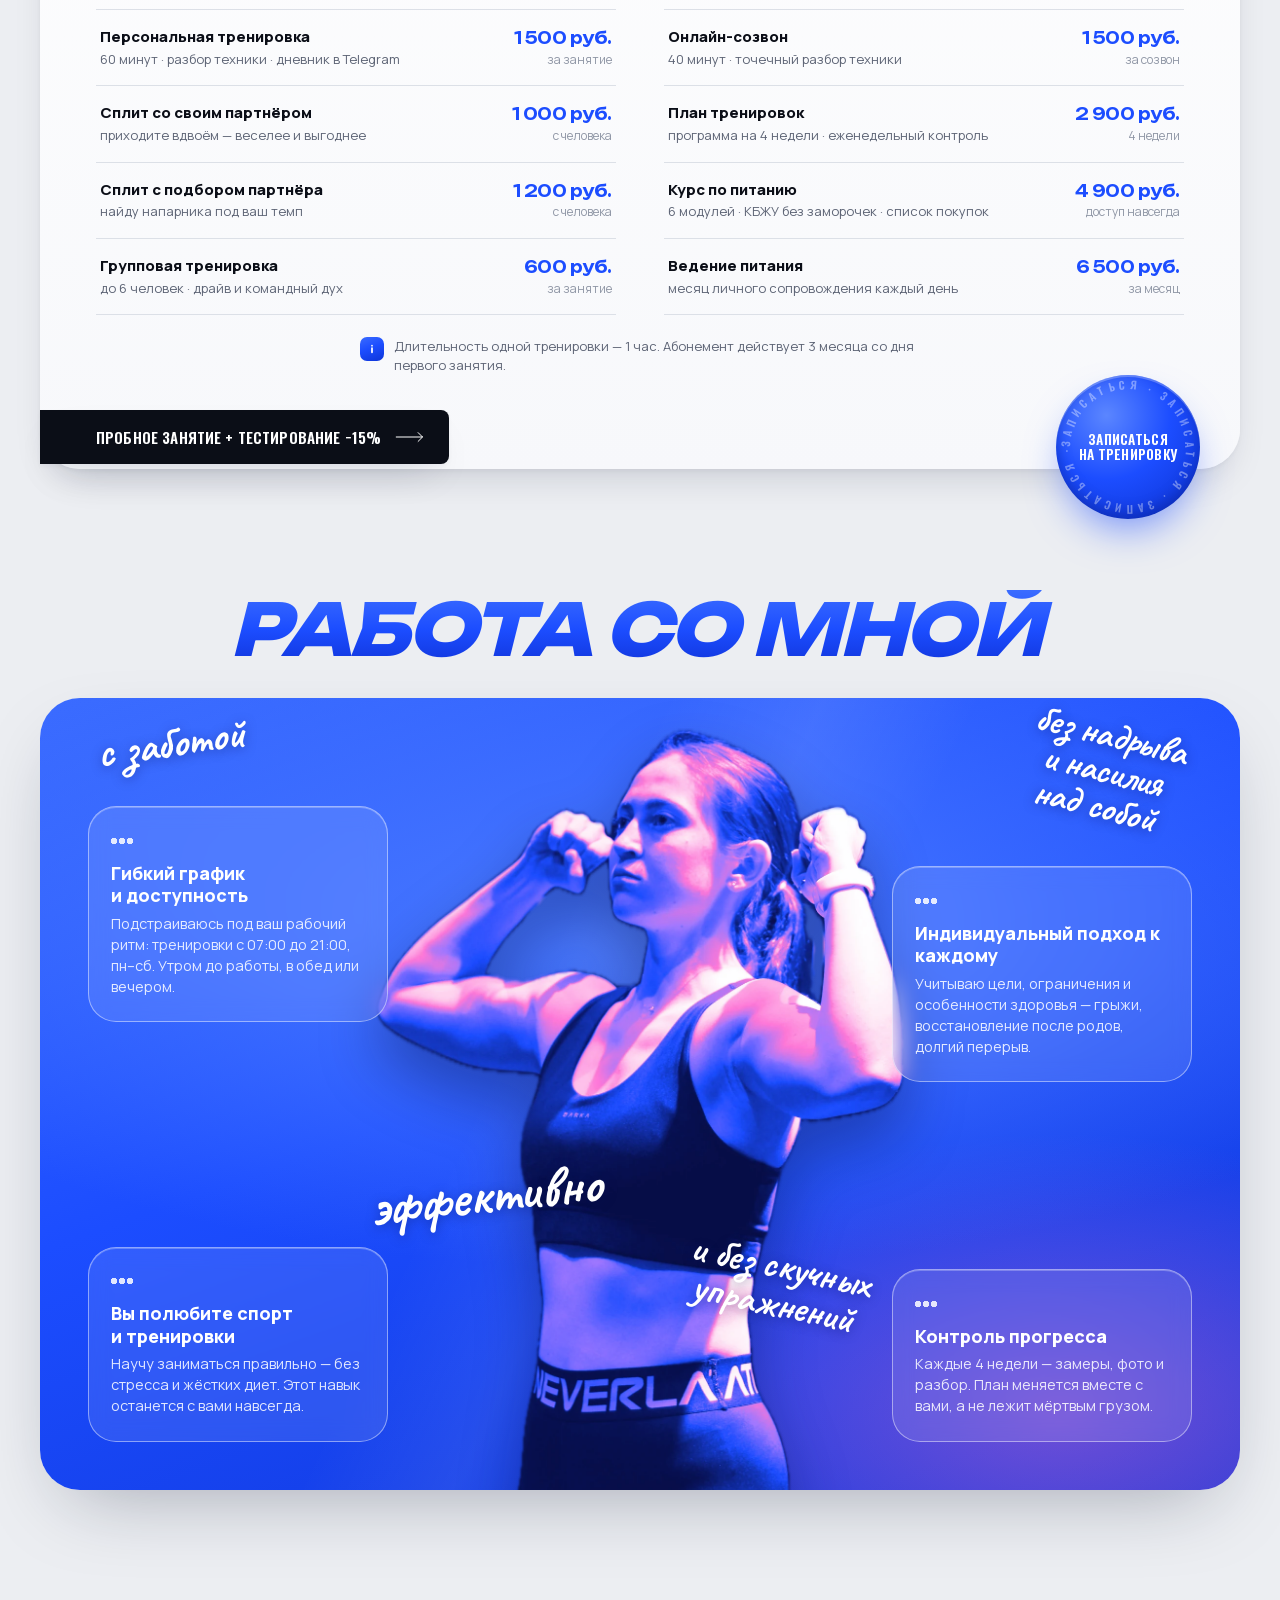
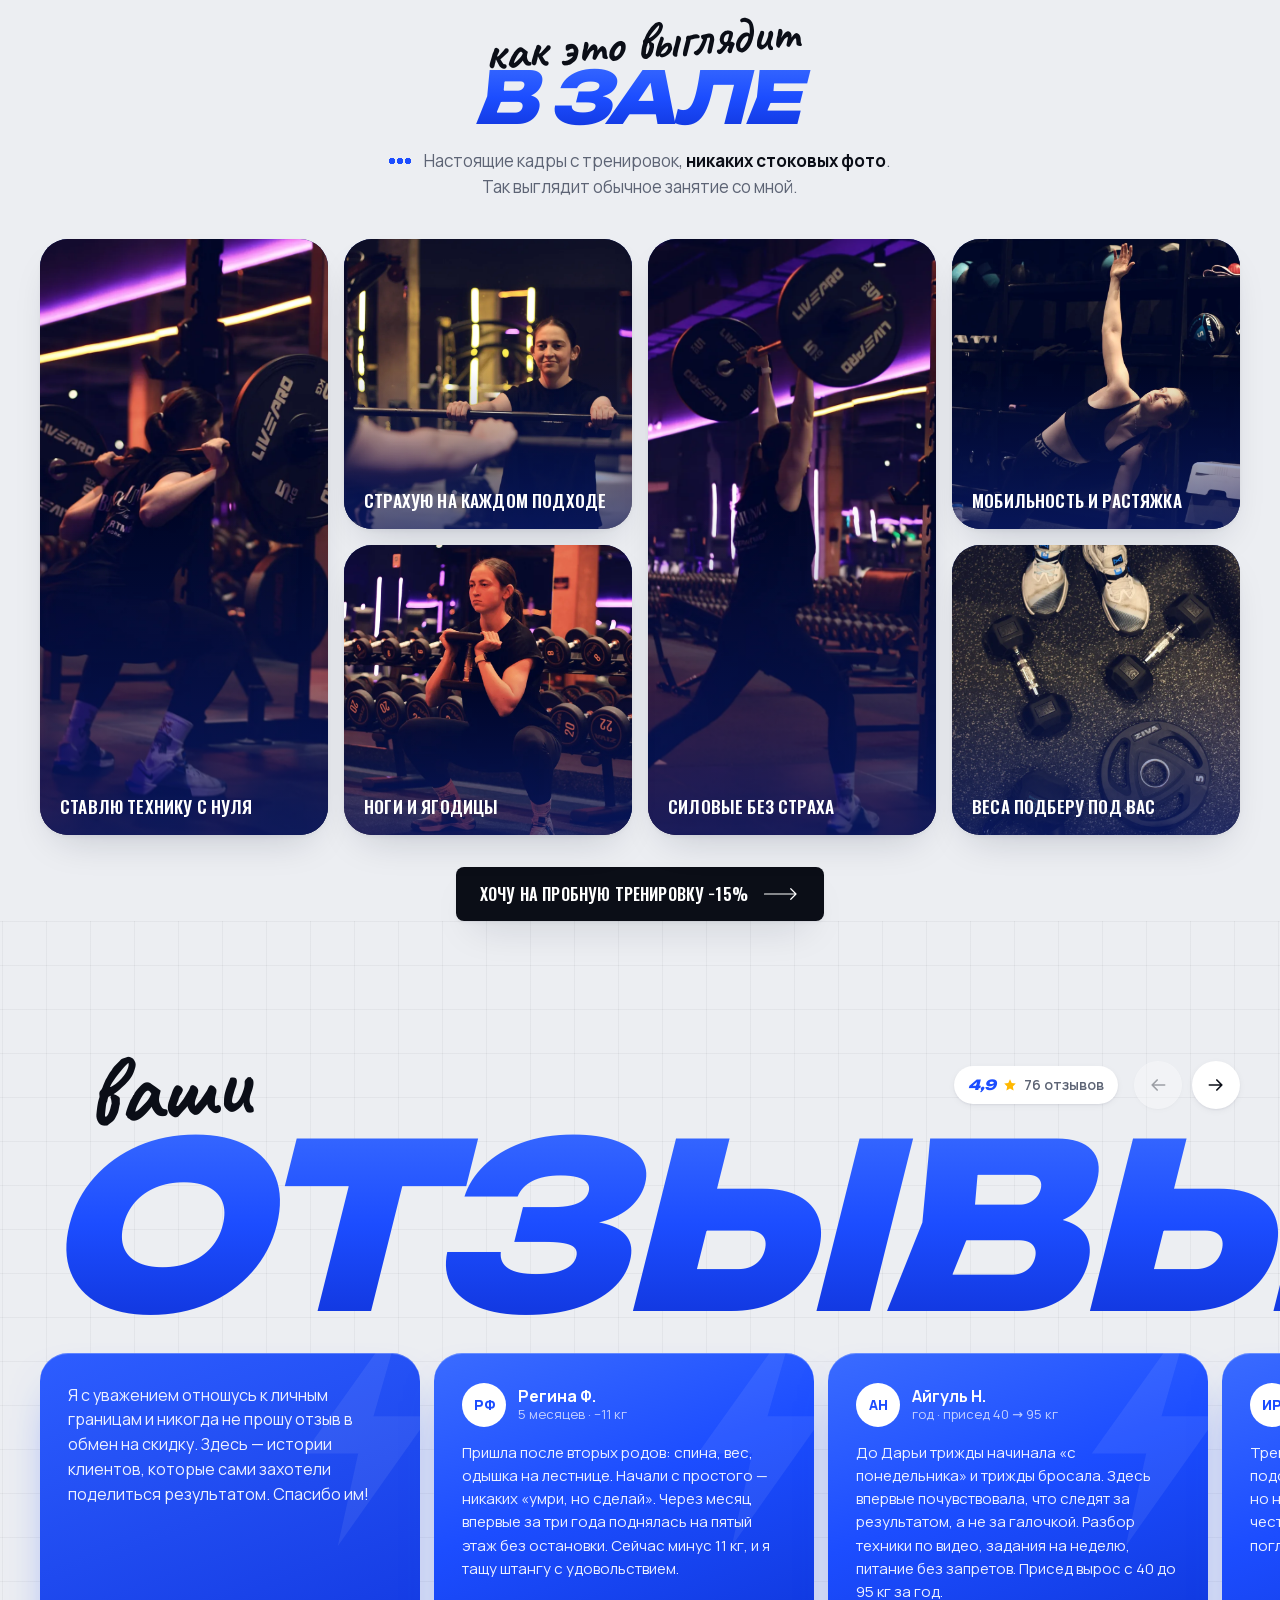
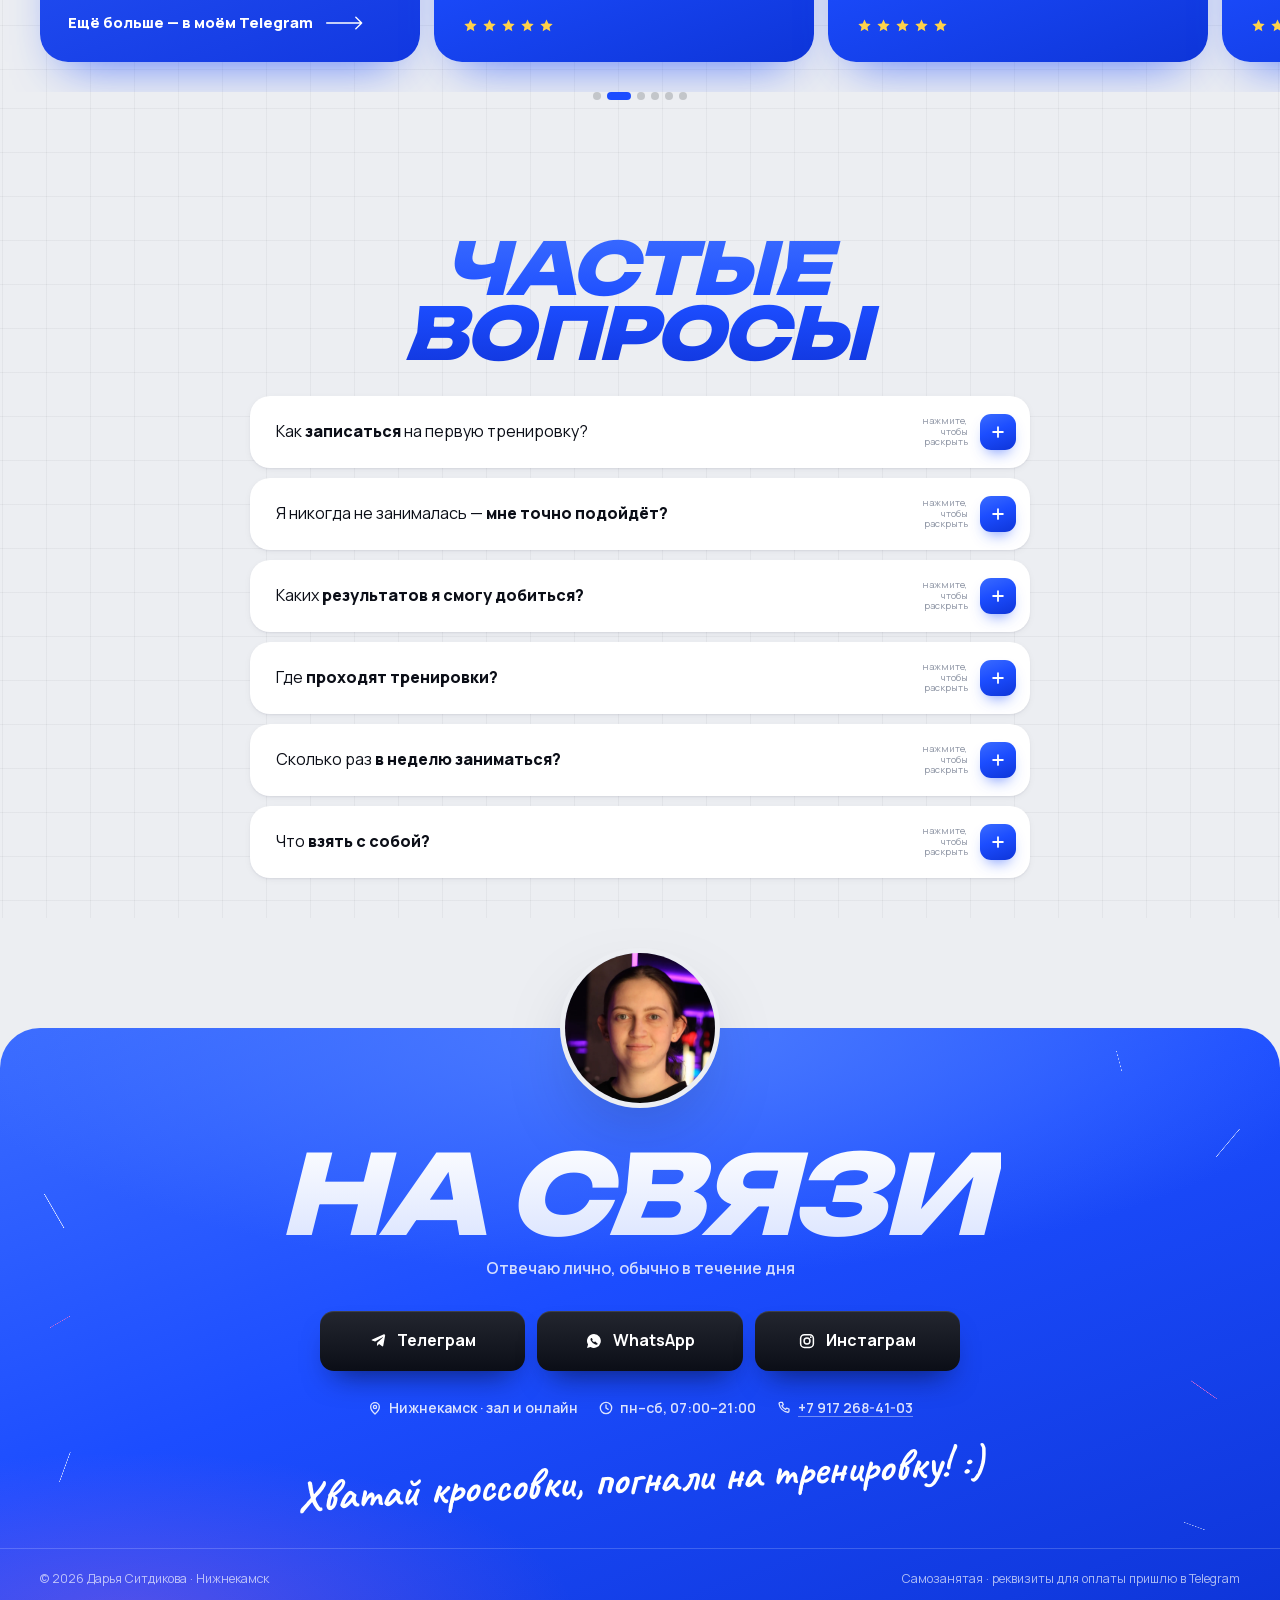
==== commit 9c81d94f: "style: drop the bolt logo mark from the header brand Co-Authored-By: Claude Opus 5.5 <noreply@anthro" ====
--- a/index.html
+++ b/index.html
@@ -23,7 +23,7 @@
 <link rel="preload" href="assets/fonts/manrope-600-cyrillic.woff2" as="font" type="font/woff2" crossorigin>
 <link rel="preload" href="assets/img/hero-bg.webp" as="image">
 <link rel="stylesheet" href="assets/fonts/fonts.css?v=2">
-<link rel="stylesheet" href="assets/css/styles.css?v=4">
+<link rel="stylesheet" href="assets/css/styles.css?v=6">
 <noscript><style>.cutout__img{opacity:1}.rv{opacity:1;transform:none}</style></noscript>
 </head>
 <body>
@@ -63,7 +63,6 @@
 <header class="nav" data-nav>
   <div class="shell nav__inner">
     <a class="brand" href="#hero" aria-label="Дарья Ситдикова — на главную">
-      <span class="brand__mark" aria-hidden="true"><svg viewBox="0 0 24 24"><use href="#i-bolt"/></svg></span>
       <span class="brand__text"><b>Дарья Ситдикова</b><i>фитнес-тренер · Нижнекамск</i></span>
     </a>
 
--- a/assets/css/styles.css
+++ b/assets/css/styles.css
@@ -338,15 +338,6 @@
 .nav__inner { display: flex; align-items: center; gap: 24px; height: 72px; }
 
 .brand { display: flex; align-items: center; gap: 10px; margin-right: auto; }
-.brand__mark {
-  display: grid; place-items: center;
-  width: 38px; height: 38px;
-  border-radius: 12px;
-  background: var(--grad-blue);
-  color: #fff;
-  box-shadow: var(--sh-blue);
-}
-.brand__mark svg { width: 20px; height: 20px; fill: currentColor; }
 .brand__text { display: flex; flex-direction: column; line-height: 1.15; }
 .brand__text b { font-size: 15px; font-weight: 800; letter-spacing: -.01em; }
 .brand__text i { font-size: 12px; color: var(--muted); }
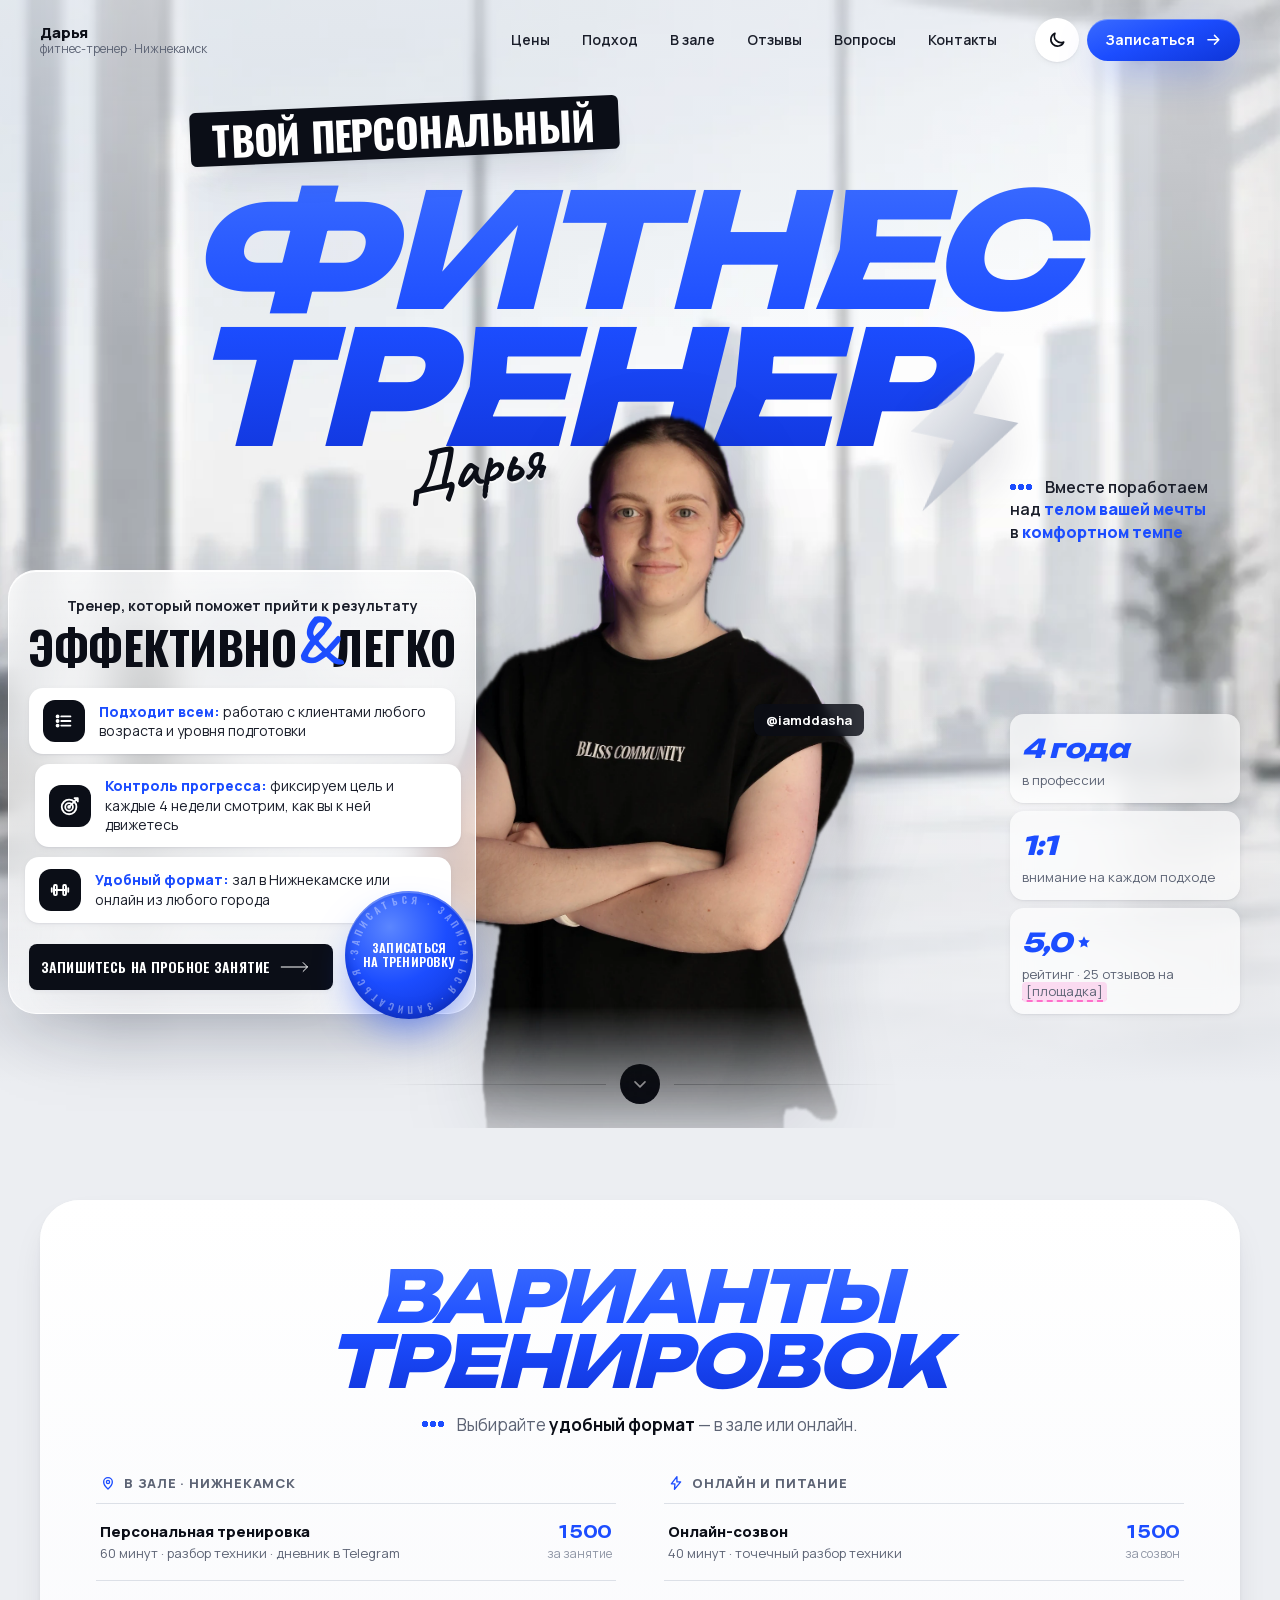
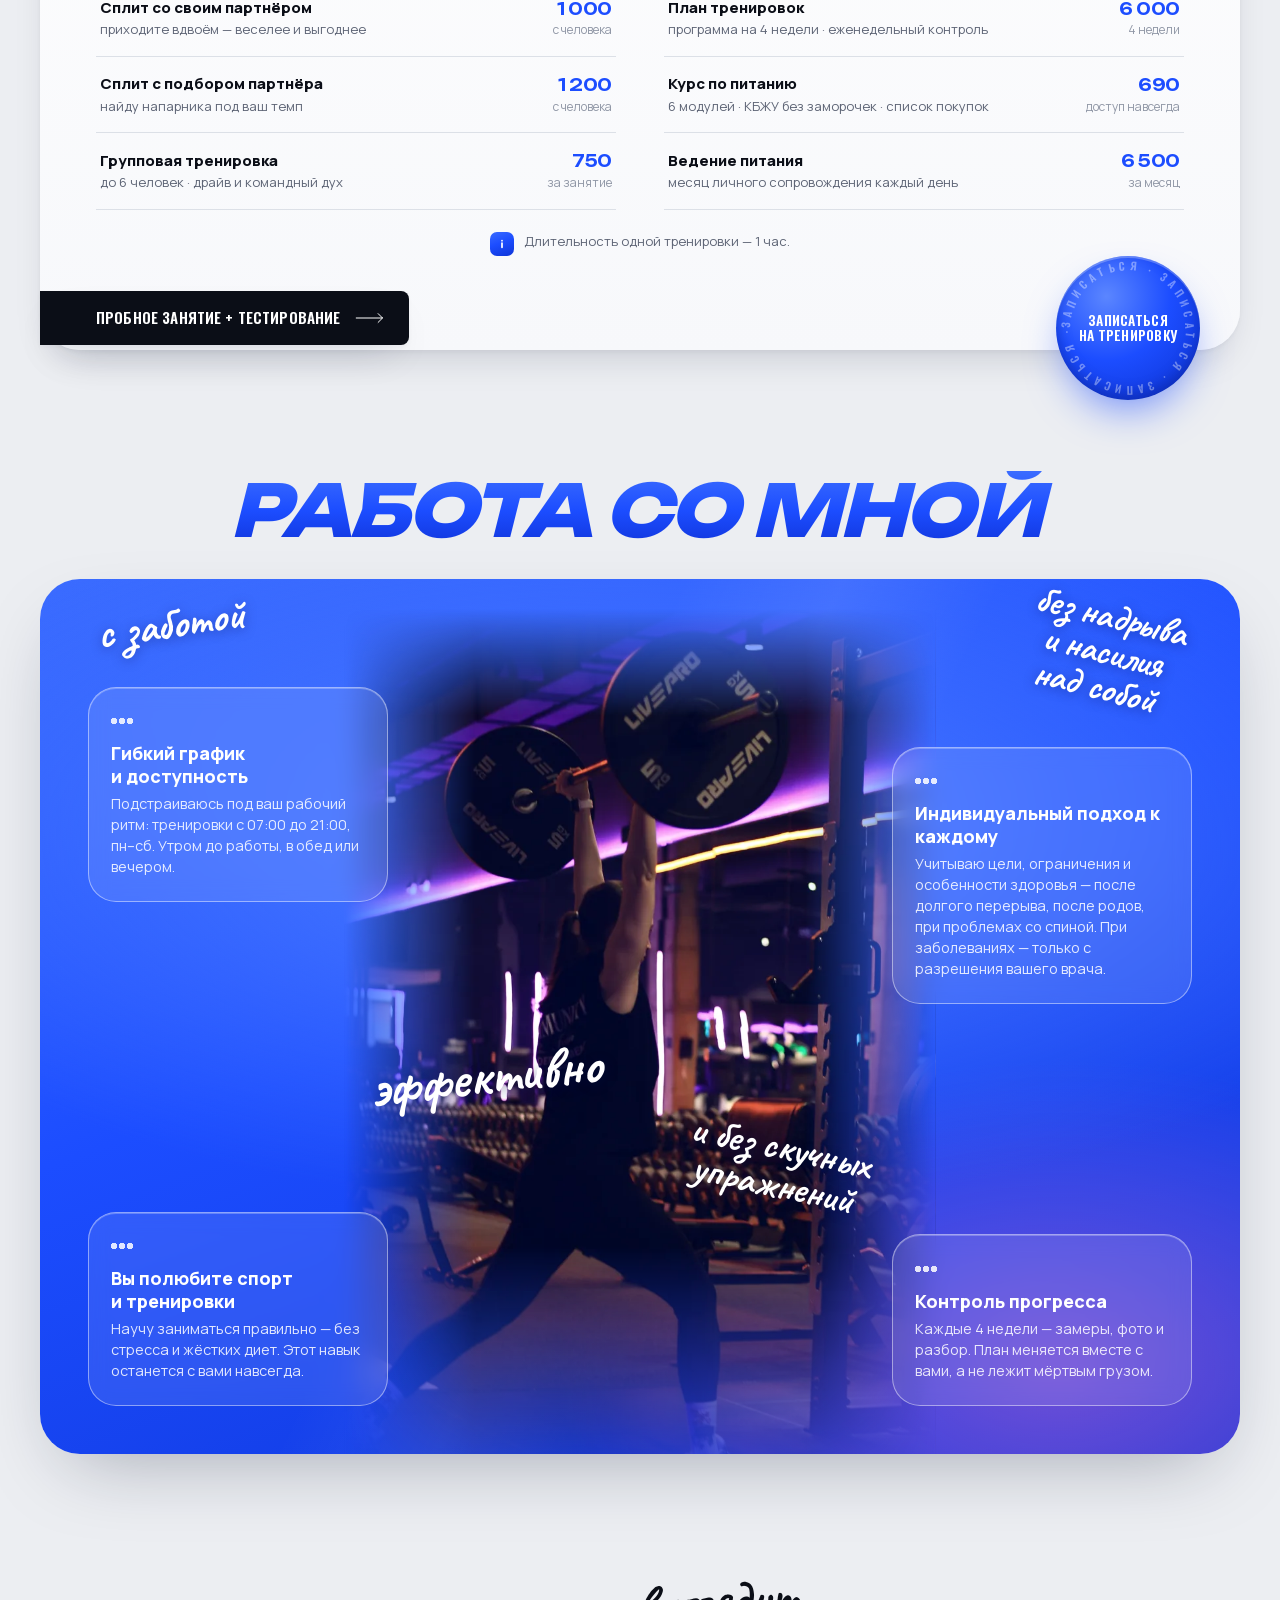
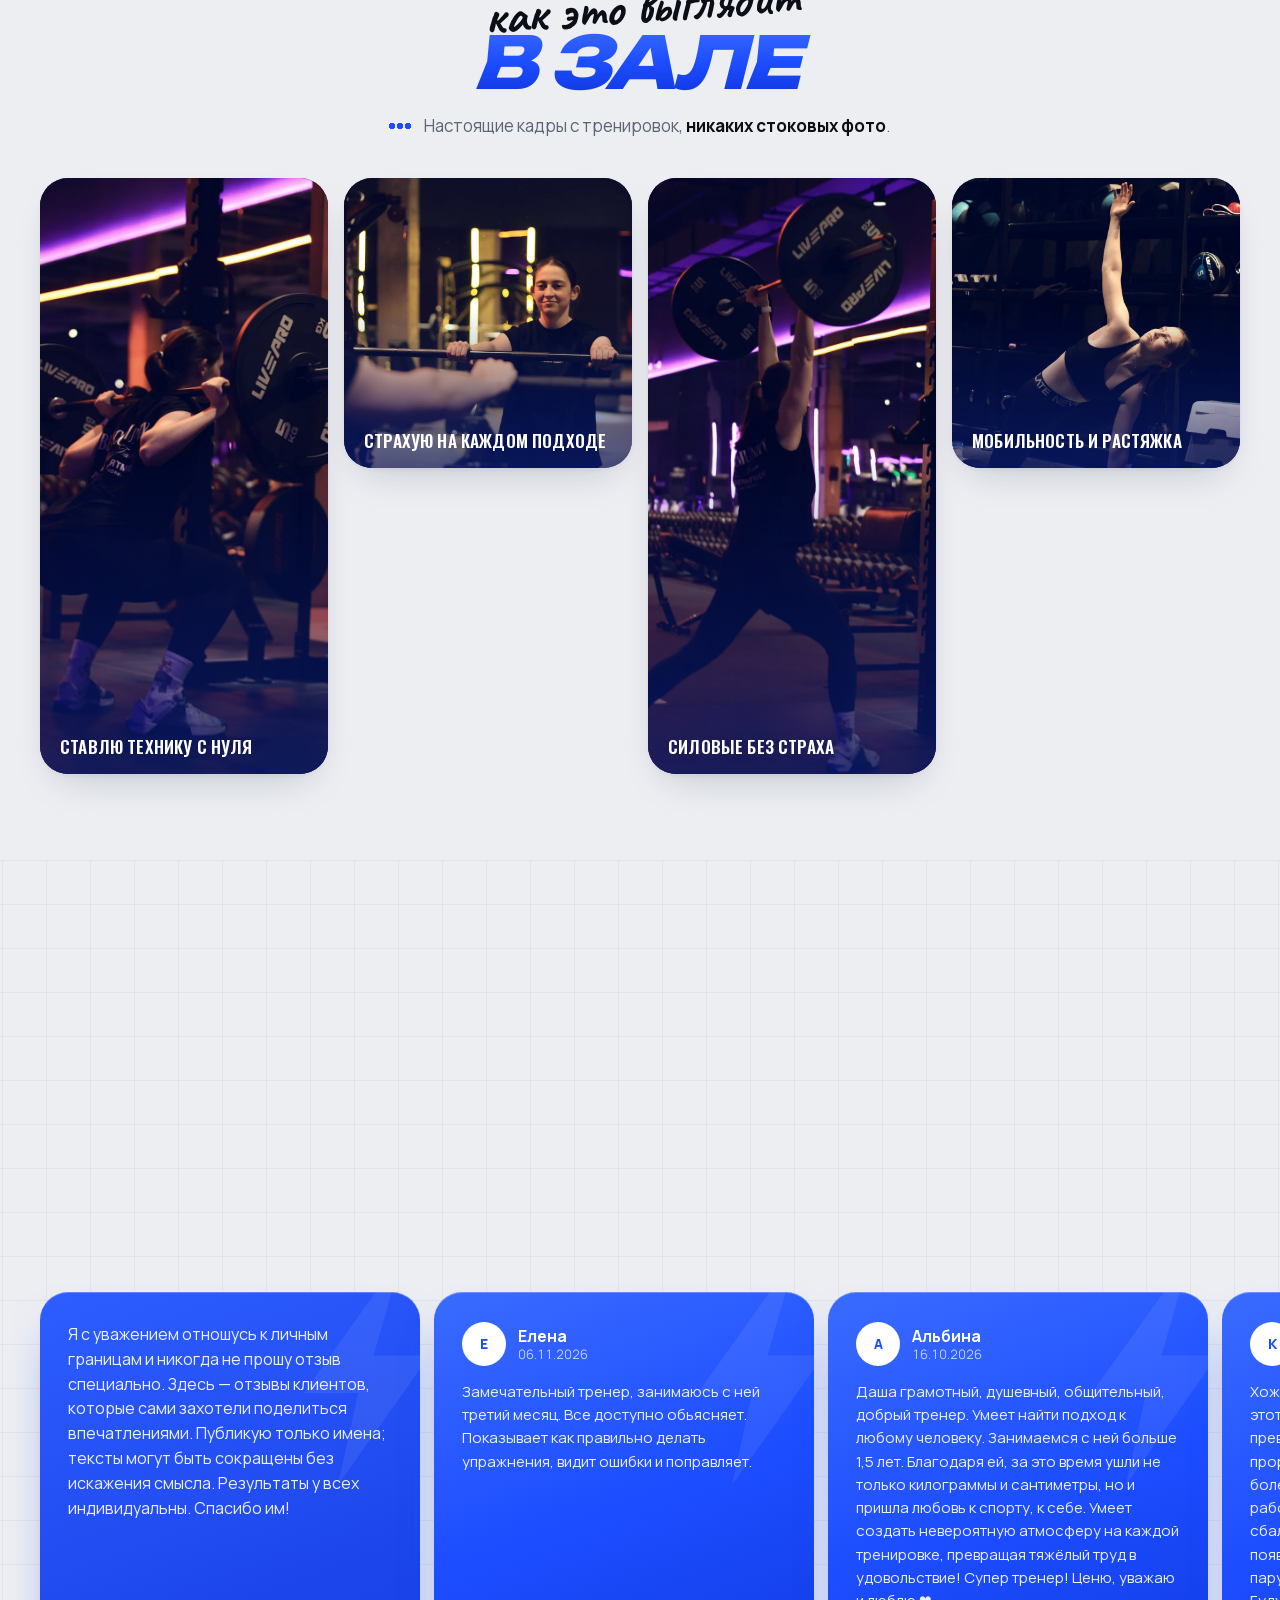
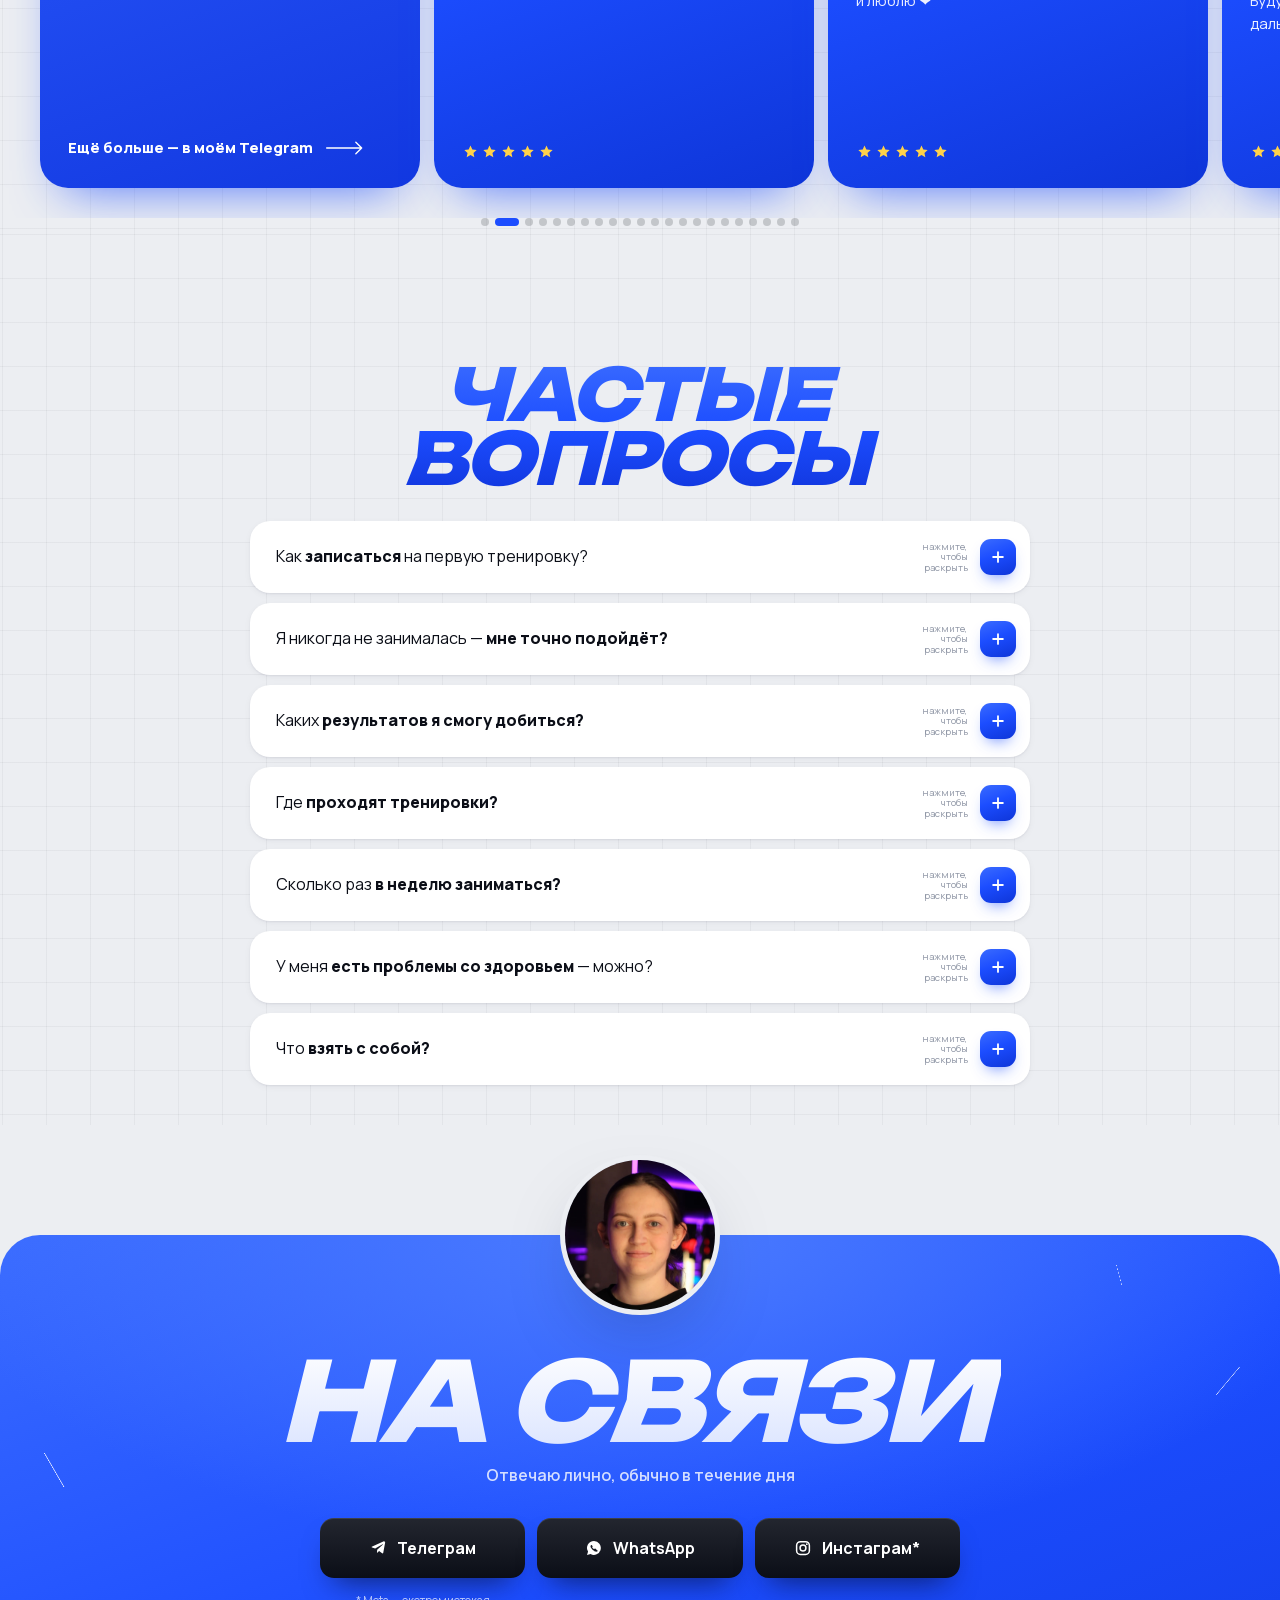
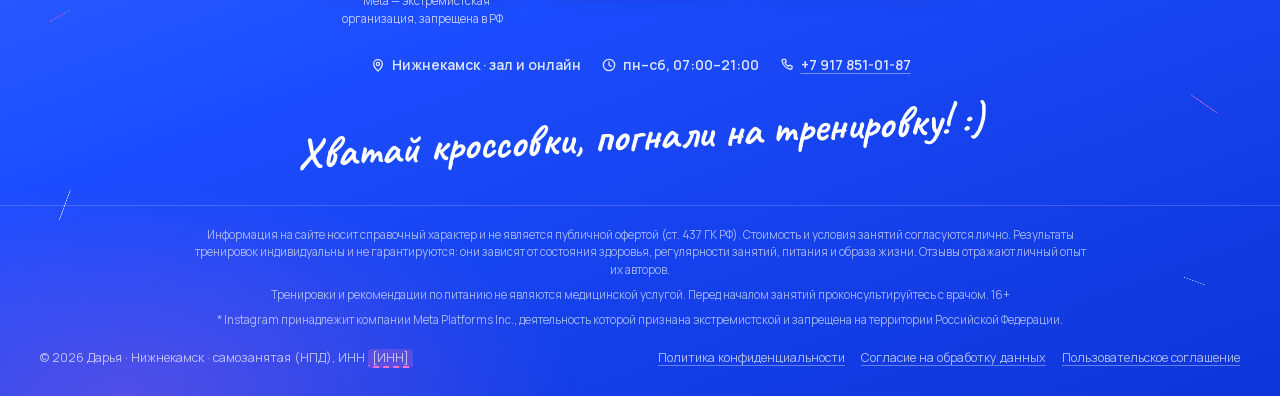
==== commit 545a56d7: "Обновление сайта после правок" ====
--- a/index.html
+++ b/index.html
@@ -1,20 +1,31 @@
 <!DOCTYPE html>
-<html lang="ru" data-billing="single">
+<html lang="ru">
 <head>
 <meta charset="utf-8">
 <meta name="viewport" content="width=device-width, initial-scale=1, viewport-fit=cover">
-<title>Дарья Ситдикова — персональный фитнес-тренер в Нижнекамске</title>
-<meta name="description" content="Персональные, сплит- и групповые тренировки в Нижнекамске и онлайн. Программа под ваш график, питание без жёстких диет, гарантия результата. Пробная тренировка −15%.">
-<meta name="theme-color" content="#ECEEF2">
+<title>Дарья — персональный фитнес-тренер в Нижнекамске</title>
+<meta name="description" content="Персональные, сплит- и групповые тренировки в Нижнекамске и онлайн. Программа под ваш график, питание без жёстких диет, контроль прогресса.">
+<meta name="color-scheme" content="light dark">
+<meta name="theme-color" content="#ECEEF2" media="(prefers-color-scheme: light)" data-theme-color="light">
+<meta name="theme-color" content="#0B0E17" media="(prefers-color-scheme: dark)" data-theme-color="dark">
+<script>
+  /* apply the saved theme before first paint to avoid a light flash */
+  (function () {
+    try {
+      var t = localStorage.getItem('theme');
+      if (t === 'dark' || t === 'light') document.documentElement.setAttribute('data-theme', t);
+    } catch (e) { /* storage blocked — follow the system theme */ }
+  })();
+</script>
 <meta name="format-detection" content="telephone=no">
 <link rel="canonical" href="https://manath-iq.github.io/trener-bot-site/">
 
 <meta property="og:type" content="website">
 <meta property="og:locale" content="ru_RU">
-<meta property="og:title" content="Дарья Ситдикова — персональный фитнес-тренер в Нижнекамске">
-<meta property="og:description" content="Тренировки в зале и онлайн, сплиты с партнёром, питание и техника. Тело мечты за 3 месяца — без надрыва и скучных упражнений.">
+<meta property="og:title" content="Дарья — персональный фитнес-тренер в Нижнекамске">
+<meta property="og:description" content="Тренировки в зале и онлайн, сплиты с партнёром, питание и техника. Работаем над телом вашей мечты — без надрыва и скучных упражнений.">
 <meta property="og:url" content="https://manath-iq.github.io/trener-bot-site/">
-<meta property="og:image" content="assets/img/og-cover.png">
+<meta property="og:image" content="https://manath-iq.github.io/trener-bot-site/assets/img/og-cover.png">
 <meta name="twitter:card" content="summary_large_image">
 
 <link rel="icon" href="assets/img/favicon.svg" type="image/svg+xml">
@@ -23,7 +34,7 @@
 <link rel="preload" href="assets/fonts/manrope-600-cyrillic.woff2" as="font" type="font/woff2" crossorigin>
 <link rel="preload" href="assets/img/hero-bg.webp" as="image">
 <link rel="stylesheet" href="assets/fonts/fonts.css?v=2">
-<link rel="stylesheet" href="assets/css/styles.css?v=6">
+<link rel="stylesheet" href="assets/css/styles.css?v=9">
 <noscript><style>.cutout__img{opacity:1}.rv{opacity:1;transform:none}</style></noscript>
 </head>
 <body>
@@ -33,7 +44,6 @@
   <defs>
     <symbol id="i-arrow" viewBox="0 0 24 24"><path d="M4 12h15M13 6l6 6-6 6"/></symbol>
     <symbol id="i-arrow-long" viewBox="0 0 48 24"><path d="M2 12h42M37 5l7 7-7 7"/></symbol>
-    <symbol id="i-arrow-ur" viewBox="0 0 24 24"><path d="M7 17 17 7M8.5 7H17v8.5"/></symbol>
     <symbol id="i-check" viewBox="0 0 24 24"><path d="M4.5 12.5 9.5 17.5 19.5 6.5"/></symbol>
     <symbol id="i-star" viewBox="0 0 24 24"><path d="M12 3.5l2.6 5.6 6.1.8-4.5 4.2 1.2 6-5.4-3-5.4 3 1.2-6L3.3 9.9l6.1-.8z" fill="currentColor" stroke="none"/></symbol>
     <symbol id="i-pin" viewBox="0 0 24 24"><path d="M12 21s6.5-5.6 6.5-10.5A6.5 6.5 0 0 0 5.5 10.5C5.5 15.4 12 21 12 21z"/><circle cx="12" cy="10.5" r="2.4"/></symbol>
@@ -51,6 +61,8 @@
     <symbol id="i-copy" viewBox="0 0 24 24"><rect x="8.5" y="8.5" width="11" height="11" rx="2.5"/><path d="M15.5 8.5v-1a2.5 2.5 0 0 0-2.5-2.5H7a2.5 2.5 0 0 0-2.5 2.5V13a2.5 2.5 0 0 0 2.5 2.5h1"/></symbol>
     <symbol id="i-tg" viewBox="0 0 24 24"><path d="M21.6 4.3 19 18.4c-.2.9-.7 1.1-1.5.7l-4.1-3-2 1.9c-.2.2-.4.4-.8.4l.3-4.2 7.7-7c.3-.3 0-.5-.5-.2L8.2 12.6l-4.1-1.3c-.9-.3-.9-.9.2-1.3L19.8 3c.8-.3 1.5.2 1.3 1.3z" fill="currentColor" stroke="none"/></symbol>
     <symbol id="i-ig" viewBox="0 0 24 24"><rect x="3.5" y="3.5" width="17" height="17" rx="5"/><circle cx="12" cy="12" r="3.9"/><circle cx="17.1" cy="6.9" r="1.15" fill="currentColor" stroke="none"/></symbol>
+    <symbol id="i-sun" viewBox="0 0 24 24"><circle cx="12" cy="12" r="4"/><path d="M12 2.5v2M12 19.5v2M4.6 4.6 6 6M18 18l1.4 1.4M2.5 12h2M19.5 12h2M4.6 19.4 6 18M18 6l1.4-1.4"/></symbol>
+    <symbol id="i-moon" viewBox="0 0 24 24"><path d="M20 14.5A8 8 0 0 1 9.5 4a8 8 0 1 0 10.5 10.5z"/></symbol>
     <symbol id="i-wa" viewBox="0 0 24 24"><path d="M12 2.6a9.3 9.3 0 0 0-7.9 14.2l-1.4 4.6 4.7-1.3A9.3 9.3 0 1 0 12 2.6zm5.1 13c-.2.6-1.2 1.2-1.7 1.3-.5.1-1 .1-1.7-.1a11.8 11.8 0 0 1-5.8-5.1c-.4-.7-.6-1.4-.5-2 0-.5.5-1.4 1-1.6.3-.1.7-.1.9.1l.8 1.4c.1.2.1.4 0 .6l-.4.5c-.1.2-.2.3 0 .6.4.7 1.4 1.7 2.2 2.1.3.1.4.1.6-.1l.5-.5c.2-.2.4-.2.6-.1l1.4.8c.2.2.3.5.2.8z" fill="currentColor" stroke="none"/></symbol>
   </defs>
 </svg>
@@ -62,8 +74,8 @@
 <!-- ============ NAV ============ -->
 <header class="nav" data-nav>
   <div class="shell nav__inner">
-    <a class="brand" href="#hero" aria-label="Дарья Ситдикова — на главную">
-      <span class="brand__text"><b>Дарья Ситдикова</b><i>фитнес-тренер · Нижнекамск</i></span>
+    <a class="brand" href="#hero" aria-label="Дарья — на главную">
+      <span class="brand__text"><b>Дарья</b><i>фитнес-тренер · Нижнекамск</i></span>
     </a>
 
     <nav class="nav__links" aria-label="Основная навигация">
@@ -76,6 +88,10 @@
     </nav>
 
     <div class="nav__side">
+      <button class="themebtn" type="button" data-theme-toggle aria-label="Тёмная тема" aria-pressed="false">
+        <svg class="ic themebtn__moon" aria-hidden="true"><use href="#i-moon"/></svg>
+        <svg class="ic themebtn__sun" aria-hidden="true"><use href="#i-sun"/></svg>
+      </button>
       <button class="btn btn--primary btn--sm nav__cta" type="button" data-open-modal>
         <span>Записаться</span>
         <svg class="ic" aria-hidden="true"><use href="#i-arrow"/></svg>
@@ -93,6 +109,11 @@
     <a href="#reviews">Отзывы</a>
     <a href="#faq">Частые вопросы</a>
     <a href="#contact">На связи</a>
+    <button class="nav__theme" type="button" data-theme-toggle aria-pressed="false">
+      <svg class="ic themebtn__moon" aria-hidden="true"><use href="#i-moon"/></svg>
+      <svg class="ic themebtn__sun" aria-hidden="true"><use href="#i-sun"/></svg>
+      <span data-theme-label>Тёмная тема</span>
+    </button>
     <button class="btn btn--primary btn--wide" type="button" data-open-modal>
       <span>Записаться на тренировку</span>
       <svg class="ic" aria-hidden="true"><use href="#i-arrow"/></svg>
@@ -116,7 +137,7 @@
         </h1>
         <p class="hero__sub rv" data-reveal style="--i:2">
           <span class="dots" aria-hidden="true"></span>
-          Вместе создадим <b>тело вашей мечты</b> всего <b>за&nbsp;3&nbsp;месяца</b>
+          Вместе поработаем над <b>телом вашей мечты</b> в&nbsp;<b>комфортном темпе</b>
         </p>
       </div>
     </div>
@@ -134,15 +155,15 @@
       </svg>
 
       <figure class="cutout cutout--hero" data-cutout>
-        <img class="cutout__img" src="assets/img/daria-hero.webp?v=2" alt="Дарья Ситдикова, персональный фитнес-тренер" width="1024" height="1813" fetchpriority="high">
+        <img class="cutout__img" src="assets/img/daria-hero.webp?v=2" alt="Дарья, персональный фитнес-тренер" width="1024" height="1813" fetchpriority="high">
       </figure>
 
-      <span class="hero__sign script" aria-hidden="true">Дарья<br> Ситдикова</span>
-      <span class="hero__handle">@daria.fit_nk</span>
+      <span class="hero__sign script" aria-hidden="true">Дарья</span>
+      <span class="hero__handle">@iamddasha</span>
     </div>
 
     <div class="hero__card glass rv" data-reveal style="--i:3">
-      <p class="hero__kicker">Тренер, который доведёт вас до результата</p>
+      <p class="hero__kicker">Тренер, который поможет прийти к результату</p>
       <p class="hero__motto"><span>Эффективно</span><span class="amp script" aria-hidden="true">&amp;</span><span>легко</span></p>
 
       <ul class="perks">
@@ -152,7 +173,7 @@
         </li>
         <li class="perk">
           <span class="perk__ic"><svg class="ic" aria-hidden="true"><use href="#i-target"/></svg></span>
-          <p><b>Гарантия результата:</b> верну деньги, если за 3 месяца мы не придём к цели</p>
+          <p><b>Контроль прогресса:</b> фиксируем цель и каждые 4 недели смотрим, как вы к ней движетесь</p>
         </li>
         <li class="perk">
           <span class="perk__ic"><svg class="ic" aria-hidden="true"><use href="#i-dumbbell"/></svg></span>
@@ -161,8 +182,8 @@
       </ul>
 
       <div class="cta-row">
-        <button class="strip" type="button" data-open-modal data-preset="Пробная тренировка со скидкой 15%">
-          <span>Скидка 15% на первое занятие</span>
+        <button class="strip" type="button" data-open-modal data-preset="Пробная тренировка">
+          <span>Запишитесь на пробное занятие</span>
           <svg class="ic" aria-hidden="true"><use href="#i-arrow-long"/></svg>
         </button>
         <button class="badge" type="button" data-open-modal data-magnetic aria-label="Записаться на тренировку">
@@ -176,9 +197,9 @@
     </div>
 
     <dl class="hero__stats rv" data-reveal style="--i:4">
-      <div><dt>6 лет</dt><dd>в профессии</dd></div>
-      <div><dt>184+</dt><dd>клиента дошли до цели</dd></div>
-      <div><dt>4,9<svg class="ic" aria-hidden="true"><use href="#i-star"/></svg></dt><dd>рейтинг · 76 отзывов</dd></div>
+      <div><dt>4 года</dt><dd>в профессии</dd></div>
+      <div><dt>1:1</dt><dd>внимание на каждом подходе</dd></div>
+      <div><dt>5,0<svg class="ic" aria-hidden="true"><use href="#i-star"/></svg></dt><dd>рейтинг · 25 отзывов на <span class="ph">[площадка]</span></dd></div>
     </dl>
   </div>
 
@@ -194,14 +215,8 @@
       <h2 class="display display--center">Варианты<br>тренировок</h2>
       <p class="lead lead--center">
         <span class="dots" aria-hidden="true"></span>
-        Выбирайте удобный формат. <b>Чем больше занятий</b> в абонементе, <b>тем дешевле</b> каждое.
+        Выбирайте <b>удобный формат</b> — в зале или онлайн.
       </p>
-
-      <div class="billing" data-billing-switch role="radiogroup" aria-label="Тип оплаты">
-        <span class="billing__thumb" aria-hidden="true"></span>
-        <button type="button" role="radio" aria-checked="true" data-billing-btn="single">Разово</button>
-        <button type="button" role="radio" aria-checked="false" data-billing-btn="pack">Абонемент <em>до −28%</em></button>
-      </div>
 
       <div class="pricing">
         <div class="pricegroup">
@@ -209,31 +224,19 @@
           <ul class="pricelist">
             <li class="pricerow">
               <span class="pricerow__main"><b>Персональная тренировка</b><i>60 минут · разбор техники · дневник в Telegram</i></span>
-              <span class="pricerow__price">
-                <span class="pricebox" data-mode="single"><b>1 500 руб.</b><i>за занятие</i></span>
-                <span class="pricebox" data-mode="pack"><b>10 800 руб.</b><i>8 занятий · −10%</i></span>
-              </span>
+              <span class="pricerow__price"><span class="pricebox"><b>1 500</b><i>за занятие</i></span></span>
             </li>
             <li class="pricerow">
               <span class="pricerow__main"><b>Сплит со своим партнёром</b><i>приходите вдвоём — веселее и выгоднее</i></span>
-              <span class="pricerow__price">
-                <span class="pricebox" data-mode="single"><b>1 000 руб.</b><i>с человека</i></span>
-                <span class="pricebox" data-mode="pack"><b>7 200 руб.</b><i>8 занятий · −10%</i></span>
-              </span>
+              <span class="pricerow__price"><span class="pricebox"><b>1 000</b><i>с человека</i></span></span>
             </li>
             <li class="pricerow">
               <span class="pricerow__main"><b>Сплит с подбором партнёра</b><i>найду напарника под ваш темп</i></span>
-              <span class="pricerow__price">
-                <span class="pricebox" data-mode="single"><b>1 200 руб.</b><i>с человека</i></span>
-                <span class="pricebox" data-mode="pack"><b>8 600 руб.</b><i>8 занятий · −10%</i></span>
-              </span>
+              <span class="pricerow__price"><span class="pricebox"><b>1 200</b><i>с человека</i></span></span>
             </li>
             <li class="pricerow">
               <span class="pricerow__main"><b>Групповая тренировка</b><i>до 6 человек · драйв и командный дух</i></span>
-              <span class="pricerow__price">
-                <span class="pricebox" data-mode="single"><b>600 руб.</b><i>за занятие</i></span>
-                <span class="pricebox" data-mode="pack"><b>4 300 руб.</b><i>8 занятий · −10%</i></span>
-              </span>
+              <span class="pricerow__price"><span class="pricebox"><b>750</b><i>за занятие</i></span></span>
             </li>
           </ul>
         </div>
@@ -243,31 +246,19 @@
           <ul class="pricelist">
             <li class="pricerow">
               <span class="pricerow__main"><b>Онлайн-созвон</b><i>40 минут · точечный разбор техники</i></span>
-              <span class="pricerow__price">
-                <span class="pricebox" data-mode="single"><b>1 500 руб.</b><i>за созвон</i></span>
-                <span class="pricebox" data-mode="pack"><b>5 100 руб.</b><i>4 созвона · −15%</i></span>
-              </span>
+              <span class="pricerow__price"><span class="pricebox"><b>1 500</b><i>за созвон</i></span></span>
             </li>
             <li class="pricerow">
               <span class="pricerow__main"><b>План тренировок</b><i>программа на 4 недели · еженедельный контроль</i></span>
-              <span class="pricerow__price">
-                <span class="pricebox" data-mode="single"><b>2 900 руб.</b><i>4 недели</i></span>
-                <span class="pricebox" data-mode="pack"><b>7 400 руб.</b><i>12 недель · −15%</i></span>
-              </span>
+              <span class="pricerow__price"><span class="pricebox"><b>6 000</b><i>4 недели</i></span></span>
             </li>
             <li class="pricerow">
               <span class="pricerow__main"><b>Курс по питанию</b><i>6 модулей · КБЖУ без заморочек · список покупок</i></span>
-              <span class="pricerow__price">
-                <span class="pricebox" data-mode="single"><b>4 900 руб.</b><i>доступ навсегда</i></span>
-                <span class="pricebox" data-mode="pack"><b>4 100 руб.</b><i>с абонементом · −15%</i></span>
-              </span>
+              <span class="pricerow__price"><span class="pricebox"><b>690</b><i>доступ навсегда</i></span></span>
             </li>
             <li class="pricerow">
               <span class="pricerow__main"><b>Ведение питания</b><i>месяц личного сопровождения каждый день</i></span>
-              <span class="pricerow__price">
-                <span class="pricebox" data-mode="single"><b>6 500 руб.</b><i>за месяц</i></span>
-                <span class="pricebox" data-mode="pack"><b>16 600 руб.</b><i>3 месяца · −15%</i></span>
-              </span>
+              <span class="pricerow__price"><span class="pricebox"><b>6 500</b><i>за месяц</i></span></span>
             </li>
           </ul>
         </div>
@@ -275,12 +266,12 @@
 
       <p class="note">
         <span class="note__ic"><svg class="ic" aria-hidden="true"><use href="#i-info"/></svg></span>
-        Длительность одной тренировки — 1 час. Абонемент действует 3 месяца со дня первого занятия.
+        Длительность одной тренировки — 1 час.
       </p>
 
       <div class="cta-row cta-row--panel">
-        <button class="strip" type="button" data-open-modal data-preset="Пробная тренировка со скидкой 15%">
-          <span>Пробное занятие + тестирование −15%</span>
+        <button class="strip" type="button" data-open-modal data-preset="Пробная тренировка">
+          <span>Пробное занятие + тестирование</span>
           <svg class="ic" aria-hidden="true"><use href="#i-arrow-long"/></svg>
         </button>
         <button class="badge" type="button" data-open-modal data-magnetic aria-label="Записаться на тренировку">
@@ -302,7 +293,7 @@
 
     <div class="work rv" data-reveal style="--i:1">
       <div class="work__photo" aria-hidden="true">
-        <img src="assets/img/daria-duo.webp?v=2" alt="" width="1086" height="1647" loading="lazy">
+        <img src="assets/img/gym-press.webp" alt="" width="900" height="1350" loading="lazy">
       </div>
 
       <span class="script work__s work__s--1" aria-hidden="true">с заботой</span>
@@ -318,7 +309,7 @@
       <article class="wcard wcard--2">
         <span class="dots dots--light" aria-hidden="true"></span>
         <h3>Индивидуальный подход к каждому</h3>
-        <p>Учитываю цели, ограничения и особенности здоровья — грыжи, восстановление после родов, долгий перерыв.</p>
+        <p>Учитываю цели, ограничения и особенности здоровья — после долгого перерыва, после родов, при проблемах со спиной. При заболеваниях — только с разрешения вашего врача.</p>
       </article>
       <article class="wcard wcard--3">
         <span class="dots dots--light" aria-hidden="true"></span>
@@ -342,7 +333,7 @@
       <h2 class="display display--center rv" data-reveal style="--i:1">В зале</h2>
       <p class="lead lead--center rv" data-reveal style="--i:2">
         <span class="dots" aria-hidden="true"></span>
-        Настоящие кадры с тренировок, <b>никаких стоковых фото</b>. Так выглядит обычное занятие со мной.
+        Настоящие кадры с тренировок, <b>никаких стоковых фото</b>.
       </p>
     </header>
 
@@ -374,8 +365,8 @@
     </div>
 
     <div class="gym__cta rv" data-reveal>
-      <button class="strip" type="button" data-open-modal data-preset="Пробная тренировка со скидкой 15%">
-        <span>Хочу на пробную тренировку −15%</span>
+      <button class="strip" type="button" data-open-modal data-preset="Пробная тренировка">
+        <span>Хочу на пробную тренировку</span>
         <svg class="ic" aria-hidden="true"><use href="#i-arrow-long"/></svg>
       </button>
     </div>
@@ -389,7 +380,7 @@
       <span class="script revhead__pre rv" data-reveal>ваши</span>
       <h2 class="display display--huge revhead__title rv" data-reveal style="--i:1">отзывы</h2>
       <div class="revhead__side rv" data-reveal style="--i:2">
-        <span class="rating"><b>4,9</b><svg class="ic" aria-hidden="true"><use href="#i-star"/></svg><i>76 отзывов</i></span>
+        <span class="rating"><b>5,0</b><svg class="ic" aria-hidden="true"><use href="#i-star"/></svg><i>25 отзывов</i></span>
         <div class="rev-nav">
           <button class="round-btn round-btn--prev" type="button" data-rev-prev aria-label="Предыдущий отзыв">
             <svg class="ic" aria-hidden="true"><use href="#i-arrow"/></svg>
@@ -406,8 +397,8 @@
     <div class="reviews__track" data-rev-track tabindex="0" aria-label="Отзывы клиентов, листаются в сторону">
 
       <article class="review review--intro">
-        <p>Я с уважением отношусь к личным границам и никогда не прошу отзыв в обмен на скидку. Здесь — истории клиентов, которые сами захотели поделиться результатом. Спасибо им!</p>
-        <a class="review__more" href="https://t.me/daria_fit_nk" target="_blank" rel="noopener">
+        <p>Я с уважением отношусь к личным границам и никогда не прошу отзыв специально. Здесь — отзывы клиентов, которые сами захотели поделиться впечатлениями. Публикую только имена; тексты могут быть сокращены без искажения смысла. Результаты у всех индивидуальны. Спасибо им!</p>
+        <a class="review__more" href="https://t.me/iamddasha1" target="_blank" rel="noopener noreferrer">
           <span>Ещё больше — в моём Telegram</span>
           <svg class="ic" aria-hidden="true"><use href="#i-arrow-long"/></svg>
         </a>
@@ -415,51 +406,195 @@
 
       <article class="review">
         <div class="review__top">
-          <span class="review__ava" aria-hidden="true">РФ</span>
-          <div class="review__who"><b>Регина Ф.</b><i>5 месяцев · −11 кг</i></div>
-        </div>
-        <p>Пришла после вторых родов: спина, вес, одышка на лестнице. Начали с простого — никаких «умри, но сделай». Через месяц впервые за три года поднялась на пятый этаж без остановки. Сейчас минус 11 кг, и я тащу штангу с удовольствием.</p>
-        <span class="stars" aria-label="Оценка 5 из 5"><svg class="ic"><use href="#i-star"/></svg><svg class="ic"><use href="#i-star"/></svg><svg class="ic"><use href="#i-star"/></svg><svg class="ic"><use href="#i-star"/></svg><svg class="ic"><use href="#i-star"/></svg></span>
-      </article>
-
-      <article class="review">
-        <div class="review__top">
-          <span class="review__ava" aria-hidden="true">АН</span>
-          <div class="review__who"><b>Айгуль Н.</b><i>год · присед 40 → 95 кг</i></div>
-        </div>
-        <p>До Дарьи трижды начинала «с понедельника» и трижды бросала. Здесь впервые почувствовала, что следят за результатом, а не за галочкой. Разбор техники по видео, задания на неделю, питание без запретов. Присед вырос с 40 до 95 кг за год.</p>
-        <span class="stars" aria-label="Оценка 5 из 5"><svg class="ic"><use href="#i-star"/></svg><svg class="ic"><use href="#i-star"/></svg><svg class="ic"><use href="#i-star"/></svg><svg class="ic"><use href="#i-star"/></svg><svg class="ic"><use href="#i-star"/></svg></span>
-      </article>
-
-      <article class="review">
-        <div class="review__top">
-          <span class="review__ava" aria-hidden="true">ИР</span>
-          <div class="review__who"><b>Ильдар Р.</b><i>8 месяцев · сплит с женой</i></div>
-        </div>
-        <p>Тренируемся с женой в сплите. Дарья подобрала нагрузку так, что тяжело обоим, но никому не обидно. Отдельное спасибо за честное «у тебя поехала техника» вместо поглаживания по голове.</p>
-        <span class="stars" aria-label="Оценка 5 из 5"><svg class="ic"><use href="#i-star"/></svg><svg class="ic"><use href="#i-star"/></svg><svg class="ic"><use href="#i-star"/></svg><svg class="ic"><use href="#i-star"/></svg><svg class="ic"><use href="#i-star"/></svg></span>
-      </article>
-
-      <article class="review">
-        <div class="review__top">
-          <span class="review__ava" aria-hidden="true">МК</span>
-          <div class="review__who"><b>Марина К.</b><i>онлайн · из Казани</i></div>
-        </div>
-        <p>Занимаюсь онлайн: командировки, зал в другом городе. Созвоны, правки в плане, обратная связь по видео — ни разу не почувствовала, что занимаюсь «по интернету». План живой и меняется под мой график.</p>
-        <span class="stars" aria-label="Оценка 5 из 5"><svg class="ic"><use href="#i-star"/></svg><svg class="ic"><use href="#i-star"/></svg><svg class="ic"><use href="#i-star"/></svg><svg class="ic"><use href="#i-star"/></svg><svg class="ic"><use href="#i-star"/></svg></span>
-      </article>
-
-      <article class="review">
-        <div class="review__top">
-          <span class="review__ava" aria-hidden="true">ГА</span>
-          <div class="review__who"><b>Гузель А.</b><i>7 месяцев · после операции</i></div>
-        </div>
-        <p>После операции на колене боялась любого зала. Дарья согласовала программу с моим врачом, первые полтора месяца — без осевых нагрузок. Колено не болит, а этой зимой я снова встала на лыжи.</p>
-        <span class="stars" aria-label="Оценка 5 из 5"><svg class="ic"><use href="#i-star"/></svg><svg class="ic"><use href="#i-star"/></svg><svg class="ic"><use href="#i-star"/></svg><svg class="ic"><use href="#i-star"/></svg><svg class="ic"><use href="#i-star"/></svg></span>
-      </article>
-
-    </div>
-    <div class="reviews__dots" data-rev-dots role="tablist" aria-label="Навигация по отзывам"></div>
+          <span class="review__ava" aria-hidden="true">Е</span>
+          <div class="review__who"><b>Елена</b><time datetime="2026-11-06">06.11.2026</time></div>
+        </div>
+        <p>Замечательный тренер, занимаюсь с ней третий месяц. Все доступно обьясняет. Показывает как правильно делать упражнения, видит ошибки и поправляет.</p>
+        <span class="stars" role="img" aria-label="Оценка 5 из 5"><svg class="ic" aria-hidden="true"><use href="#i-star"/></svg><svg class="ic" aria-hidden="true"><use href="#i-star"/></svg><svg class="ic" aria-hidden="true"><use href="#i-star"/></svg><svg class="ic" aria-hidden="true"><use href="#i-star"/></svg><svg class="ic" aria-hidden="true"><use href="#i-star"/></svg></span>
+      </article>
+
+      <article class="review">
+        <div class="review__top">
+          <span class="review__ava" aria-hidden="true">А</span>
+          <div class="review__who"><b>Альбина</b><time datetime="2026-10-16">16.10.2026</time></div>
+        </div>
+        <p>Даша грамотный, душевный, общительный, добрый тренер. Умеет найти подход к любому человеку. Занимаемся с ней больше 1,5 лет. Благодаря ей, за это время ушли не только килограммы и сантиметры, но и пришла любовь к спорту, к себе. Умеет создать невероятную атмосферу на каждой тренировке, превращая тяжёлый труд в удовольствие! Супер тренер! Ценю, уважаю и люблю ❤️</p>
+        <span class="stars" role="img" aria-label="Оценка 5 из 5"><svg class="ic" aria-hidden="true"><use href="#i-star"/></svg><svg class="ic" aria-hidden="true"><use href="#i-star"/></svg><svg class="ic" aria-hidden="true"><use href="#i-star"/></svg><svg class="ic" aria-hidden="true"><use href="#i-star"/></svg><svg class="ic" aria-hidden="true"><use href="#i-star"/></svg></span>
+      </article>
+
+      <article class="review">
+        <div class="review__top">
+          <span class="review__ava" aria-hidden="true">К</span>
+          <div class="review__who"><b>Кристина</b><time datetime="2026-09-16">16.09.2026</time></div>
+        </div>
+        <p>Хожу на тренировки в Дарье уже месяц. За этот короткий промежуток уже увидела превосходные результаты в зеркале, прорисовался пресс, поднялась попа, стала более выносливой, когда поднимаюсь на работу не запыхаюсь. Дарья составила сбалансированный рацион питания. У меня появилась легкость в желудке и я сбросила пару лишних килограмм. Огромное спасибо! Буду продолжать тренироваться с Вами дальше! Чмок</p>
+        <span class="stars" role="img" aria-label="Оценка 5 из 5"><svg class="ic" aria-hidden="true"><use href="#i-star"/></svg><svg class="ic" aria-hidden="true"><use href="#i-star"/></svg><svg class="ic" aria-hidden="true"><use href="#i-star"/></svg><svg class="ic" aria-hidden="true"><use href="#i-star"/></svg><svg class="ic" aria-hidden="true"><use href="#i-star"/></svg></span>
+      </article>
+
+      <article class="review">
+        <div class="review__top">
+          <span class="review__ava" aria-hidden="true">А</span>
+          <div class="review__who"><b>Анастасия</b><time datetime="2026-09-15">15.09.2026</time></div>
+        </div>
+        <p>Знаю Дарью давно, занималась под ее руководством в другом клубе. Также вместе ездили на Гонку Героев, уже знакома с ней 6 лет. Дарья очень отзывчивый, добрый, мотивирующий тренер. Четко и понятно показывает и объясняет! Она подготовит вас и к соревнованиям, ГТО, а если вы новичок, то поставит технику и всему научит, а также составит план питания. Рекомендую!</p>
+        <span class="stars" role="img" aria-label="Оценка 5 из 5"><svg class="ic" aria-hidden="true"><use href="#i-star"/></svg><svg class="ic" aria-hidden="true"><use href="#i-star"/></svg><svg class="ic" aria-hidden="true"><use href="#i-star"/></svg><svg class="ic" aria-hidden="true"><use href="#i-star"/></svg><svg class="ic" aria-hidden="true"><use href="#i-star"/></svg></span>
+      </article>
+
+      <article class="review">
+        <div class="review__top">
+          <span class="review__ava" aria-hidden="true">Т</span>
+          <div class="review__who"><b>Татьяна</b><time datetime="2026-08-26">26.08.2026</time></div>
+        </div>
+        <p>Так как в зале начала заниматься впервые, то поняла, что мне нужен тренер. Моими критериями к тренеру были: тактичность, пунктуальность, ответственность, знание своего дела. Моими целями были: &quot;поставить&quot; технику, стать выносливее.<br>Я выбрала Дарью. И не ошиблась! С Дарьей очень комфортно, нет страха показаться глупой, задав, казалось бы, банальный вопрос - все объяснит. С упражнениями также. Всегда заинтересована в прогрессе, все тренировки фиксирует письменно.Спасибо за продуктивные тренировки</p>
+        <span class="stars" role="img" aria-label="Оценка 5 из 5"><svg class="ic" aria-hidden="true"><use href="#i-star"/></svg><svg class="ic" aria-hidden="true"><use href="#i-star"/></svg><svg class="ic" aria-hidden="true"><use href="#i-star"/></svg><svg class="ic" aria-hidden="true"><use href="#i-star"/></svg><svg class="ic" aria-hidden="true"><use href="#i-star"/></svg></span>
+      </article>
+
+      <article class="review">
+        <div class="review__top">
+          <span class="review__ava" aria-hidden="true">О</span>
+          <div class="review__who"><b>Ольга</b><time datetime="2026-07-10">10.07.2026</time></div>
+        </div>
+        <p>Дарья - супер тренер! Это человек душа 💫 Максимально ответственно подходит к делу. Я ходила к ней в мини группах, отличный подход, супер комфортно ⚡ Если еще не выбрали тренера, go к ней ✨</p>
+        <span class="stars" role="img" aria-label="Оценка 5 из 5"><svg class="ic" aria-hidden="true"><use href="#i-star"/></svg><svg class="ic" aria-hidden="true"><use href="#i-star"/></svg><svg class="ic" aria-hidden="true"><use href="#i-star"/></svg><svg class="ic" aria-hidden="true"><use href="#i-star"/></svg><svg class="ic" aria-hidden="true"><use href="#i-star"/></svg></span>
+      </article>
+
+      <article class="review">
+        <div class="review__top">
+          <span class="review__ava" aria-hidden="true">Г</span>
+          <div class="review__who"><b>Гульнара</b><time datetime="2026-07-09">09.07.2026</time></div>
+        </div>
+        <p>Дарья Руслановна— прекрасный тренер! 🌟 Очень внимательная, профессиональная и мотивирующая. Тренировки проходят комфортно, интересно и при этом эффективно. Всегда поддержит🫂, объяснит технику и подберёт нагрузку под возможности и цели. С ней действительно хочется заниматься и не пропускать тренировки💪.<br><br>Все супер, я очень довольна и с удовольствием рекомендую Дарью❤️ всем, кто ищет грамотного и приятного фитнес-тренера!</p>
+        <span class="stars" role="img" aria-label="Оценка 5 из 5"><svg class="ic" aria-hidden="true"><use href="#i-star"/></svg><svg class="ic" aria-hidden="true"><use href="#i-star"/></svg><svg class="ic" aria-hidden="true"><use href="#i-star"/></svg><svg class="ic" aria-hidden="true"><use href="#i-star"/></svg><svg class="ic" aria-hidden="true"><use href="#i-star"/></svg></span>
+      </article>
+
+      <article class="review">
+        <div class="review__top">
+          <span class="review__ava" aria-hidden="true">М</span>
+          <div class="review__who"><b>Мария</b><time datetime="2026-06-09">09.06.2026</time></div>
+        </div>
+        <p>Мне 75 лет.Начала заниматься с Дарьей стало чувствовать себя лучше.Хорошо находит со всеми общий язык.Я ходила с палками, а сейчас хожу без них.Спасибо Дарье Руслановне!</p>
+        <span class="stars" role="img" aria-label="Оценка 5 из 5"><svg class="ic" aria-hidden="true"><use href="#i-star"/></svg><svg class="ic" aria-hidden="true"><use href="#i-star"/></svg><svg class="ic" aria-hidden="true"><use href="#i-star"/></svg><svg class="ic" aria-hidden="true"><use href="#i-star"/></svg><svg class="ic" aria-hidden="true"><use href="#i-star"/></svg></span>
+      </article>
+
+      <article class="review">
+        <div class="review__top">
+          <span class="review__ava" aria-hidden="true">М</span>
+          <div class="review__who"><b>Мяу</b><time datetime="2026-03-24">24.03.2026</time></div>
+        </div>
+        <p>Дарья лучшая! Мне очень понравилось то, что она не даёт расслабиться когда казалось бы пропадают мотивация и силы, помогает добить подходы до конца, поддерживает, следит за правильностью выполнения упражнений, а так же с ней можно поговорить по душам между подходами🥰 Очень приятная девушка, советую 💘</p>
+        <span class="stars" role="img" aria-label="Оценка 5 из 5"><svg class="ic" aria-hidden="true"><use href="#i-star"/></svg><svg class="ic" aria-hidden="true"><use href="#i-star"/></svg><svg class="ic" aria-hidden="true"><use href="#i-star"/></svg><svg class="ic" aria-hidden="true"><use href="#i-star"/></svg><svg class="ic" aria-hidden="true"><use href="#i-star"/></svg></span>
+      </article>
+
+      <article class="review">
+        <div class="review__top">
+          <span class="review__ava" aria-hidden="true">И</span>
+          <div class="review__who"><b>Ирина</b><time datetime="2026-01-28">28.01.2026</time></div>
+        </div>
+        <p>Благодарю тренера Дарью за профессиональный подход к тренировкам и внимательное отношение к каждому клиенту! Особенно хочу отметить её умение грамотно составить программу тренировок с учётом индивидуальных особенностей и целей. Каждое занятие проходит максимально эффективно благодаря чёткой структуре и грамотной технике выполнения упражнений.<br>Дарья всегда следит за правильностью выполнения упражнений, корректирует ошибки и мотивирует на достижение новых результатов! От всей души рекомендую Дарью</p>
+        <span class="stars" role="img" aria-label="Оценка 5 из 5"><svg class="ic" aria-hidden="true"><use href="#i-star"/></svg><svg class="ic" aria-hidden="true"><use href="#i-star"/></svg><svg class="ic" aria-hidden="true"><use href="#i-star"/></svg><svg class="ic" aria-hidden="true"><use href="#i-star"/></svg><svg class="ic" aria-hidden="true"><use href="#i-star"/></svg></span>
+      </article>
+
+      <article class="review">
+        <div class="review__top">
+          <span class="review__ava" aria-hidden="true">Э</span>
+          <div class="review__who"><b>Эльвира</b><time datetime="2026-01-27">27.01.2026</time></div>
+        </div>
+        <p>В спорте новичок. В рандомный день решила, что хочу здоровое, подтянутое тело. Заниматься дома:лень, некогда,устала.Абонементы в зал ранее приобретала, но толком не ходила. Поняла, что без персонального тренера мне не обойтись. К Даше попала на Smart Start, где она быстро расположила к себе. Ее профессиональный подход и открытость-впечатлила.Она не только показывает упражнение, но и следит,чтоб работали именно нужные мышцы.Вот уже 3 месяца занимаюсь с Дашей и мой результат заметен окружающим.</p>
+        <span class="stars" role="img" aria-label="Оценка 5 из 5"><svg class="ic" aria-hidden="true"><use href="#i-star"/></svg><svg class="ic" aria-hidden="true"><use href="#i-star"/></svg><svg class="ic" aria-hidden="true"><use href="#i-star"/></svg><svg class="ic" aria-hidden="true"><use href="#i-star"/></svg><svg class="ic" aria-hidden="true"><use href="#i-star"/></svg></span>
+      </article>
+
+      <article class="review">
+        <div class="review__top">
+          <span class="review__ava" aria-hidden="true">Л</span>
+          <div class="review__who"><b>Лилия</b><time datetime="2025-12-28">28.12.2025</time></div>
+        </div>
+        <p>Если вам нужен тренер,то это к Дарье!Помогает готовиться к соревнованиям!</p>
+        <span class="stars" role="img" aria-label="Оценка 5 из 5"><svg class="ic" aria-hidden="true"><use href="#i-star"/></svg><svg class="ic" aria-hidden="true"><use href="#i-star"/></svg><svg class="ic" aria-hidden="true"><use href="#i-star"/></svg><svg class="ic" aria-hidden="true"><use href="#i-star"/></svg><svg class="ic" aria-hidden="true"><use href="#i-star"/></svg></span>
+      </article>
+
+      <article class="review">
+        <div class="review__top">
+          <span class="review__ava" aria-hidden="true">К</span>
+          <div class="review__who"><b>Ксения</b><time datetime="2025-12-01">01.12.2025</time></div>
+        </div>
+        <p>Дарья Руслановна отлично знает свое дело! Все тренировки составляются с конкретным подходом на запрос. Тренировки не похожи между собой, тем очень интересно заниматься. Учитывает состояние на момент тренировки). Всегда знает, как и чем замотивировать! После занятий уходишь заряженный. Я рада, что выбрала её в качестве личного тренера! Благодарю! ❤️</p>
+        <span class="stars" role="img" aria-label="Оценка 5 из 5"><svg class="ic" aria-hidden="true"><use href="#i-star"/></svg><svg class="ic" aria-hidden="true"><use href="#i-star"/></svg><svg class="ic" aria-hidden="true"><use href="#i-star"/></svg><svg class="ic" aria-hidden="true"><use href="#i-star"/></svg><svg class="ic" aria-hidden="true"><use href="#i-star"/></svg></span>
+      </article>
+
+      <article class="review">
+        <div class="review__top">
+          <span class="review__ava" aria-hidden="true">В</span>
+          <div class="review__who"><b>Вероника</b><time datetime="2025-10-22">22.10.2025</time></div>
+        </div>
+        <p>Дарья - профессионал в своём деле! Находит индивидуальный подход к каждому человеку, даёт больше уверенности в выполнении задач 👍🏻 За маленький срок , я чувствую, что мое тело становится на шаг к совершенству 😌 Тренировки с Дарьей проходят очень быстро и незаметно) Рекомендую 💪🏼</p>
+        <span class="stars" role="img" aria-label="Оценка 5 из 5"><svg class="ic" aria-hidden="true"><use href="#i-star"/></svg><svg class="ic" aria-hidden="true"><use href="#i-star"/></svg><svg class="ic" aria-hidden="true"><use href="#i-star"/></svg><svg class="ic" aria-hidden="true"><use href="#i-star"/></svg><svg class="ic" aria-hidden="true"><use href="#i-star"/></svg></span>
+      </article>
+
+      <article class="review">
+        <div class="review__top">
+          <span class="review__ava" aria-hidden="true">А</span>
+          <div class="review__who"><b>Аделина</b><time datetime="2025-09-22">22.09.2025</time></div>
+        </div>
+        <p>Дарья - шикарный и высококвалифицированный тренер. Я безумно переживала перед первой тренировкой, но мы с первых минут нашли общий язык и теперь я выхожу с каждой тренировки с огромным зарядом позитива. Однако, несмотря на хиханьки и хаханьки, она все равно считает каждое повторение и следит за техникой. В общем, ни на секунду не пожалеете, обратившись к ней. Дарья не даст опустить руки, даже если вам кажется, что гантели по 10 кг - приклеены 😇</p>
+        <span class="stars" role="img" aria-label="Оценка 5 из 5"><svg class="ic" aria-hidden="true"><use href="#i-star"/></svg><svg class="ic" aria-hidden="true"><use href="#i-star"/></svg><svg class="ic" aria-hidden="true"><use href="#i-star"/></svg><svg class="ic" aria-hidden="true"><use href="#i-star"/></svg><svg class="ic" aria-hidden="true"><use href="#i-star"/></svg></span>
+      </article>
+
+      <article class="review">
+        <div class="review__top">
+          <span class="review__ava" aria-hidden="true">Д</span>
+          <div class="review__who"><b>Диана</b><time datetime="2025-09-20">20.09.2025</time></div>
+        </div>
+        <p>Дарья - настоящий профессионал и очень приятный человек! Я занимаюсь с ней уже больше года и перешла вместе с ней из другого клуба. Даша добрая, внимательная и легко находит общий язык, поэтому тренировки всегда проходят в комфортной и дружелюбной атмосфере. Она грамотно разрабатывает индивидуальную программу, следит за прогрессом и мотивирует на новые цели. Благодаря её поддержке я стала сильнее, выносливее, а тело заметно подтянулось. Рекомендую всем!</p>
+        <span class="stars" role="img" aria-label="Оценка 5 из 5"><svg class="ic" aria-hidden="true"><use href="#i-star"/></svg><svg class="ic" aria-hidden="true"><use href="#i-star"/></svg><svg class="ic" aria-hidden="true"><use href="#i-star"/></svg><svg class="ic" aria-hidden="true"><use href="#i-star"/></svg><svg class="ic" aria-hidden="true"><use href="#i-star"/></svg></span>
+      </article>
+
+      <article class="review">
+        <div class="review__top">
+          <span class="review__ava" aria-hidden="true">А</span>
+          <div class="review__who"><b>Аделя</b><time datetime="2025-09-17">17.09.2025</time></div>
+        </div>
+        <p>Даша- это человек мотиватор ! Работали над моим телом в 2024 году в клубе Атом . У Даши эффективные тренировки как и кардио так и силовые , постановка правильной технике под контрольно . Ее отдача в работе заслуживает всех похвал , с ней можно достигать поставленных целей, не даст отпустить руки . Главное чтобы и у Вас было желание и стремление на улучшении тела , а Дарья в этом Вас поддержит .</p>
+        <span class="stars" role="img" aria-label="Оценка 5 из 5"><svg class="ic" aria-hidden="true"><use href="#i-star"/></svg><svg class="ic" aria-hidden="true"><use href="#i-star"/></svg><svg class="ic" aria-hidden="true"><use href="#i-star"/></svg><svg class="ic" aria-hidden="true"><use href="#i-star"/></svg><svg class="ic" aria-hidden="true"><use href="#i-star"/></svg></span>
+      </article>
+
+      <article class="review">
+        <div class="review__top">
+          <span class="review__ava" aria-hidden="true">А</span>
+          <div class="review__who"><b>Алия</b><time datetime="2025-08-22">22.08.2025</time></div>
+        </div>
+        <p>Даша- замечательный тренер, занимаюсь с ней уже около года, результат просто поражает, всего чего хотела, мы добились, теперь работаем над новыми целями. Она очень чуткая, заботится о тех, кого тренирует, всегда интересуется самочувствием как до/после тренировки, так и во время выполнения разных(кстати очень интересных) комплексов. Если только хотите начать тренироваться или уже тренировались, она- идеальный тренер! (также хочется добавить, что она всегда считает кол-во упражнений и поддерживает…</p>
+        <span class="stars" role="img" aria-label="Оценка 5 из 5"><svg class="ic" aria-hidden="true"><use href="#i-star"/></svg><svg class="ic" aria-hidden="true"><use href="#i-star"/></svg><svg class="ic" aria-hidden="true"><use href="#i-star"/></svg><svg class="ic" aria-hidden="true"><use href="#i-star"/></svg><svg class="ic" aria-hidden="true"><use href="#i-star"/></svg></span>
+      </article>
+
+      <article class="review">
+        <div class="review__top">
+          <span class="review__ava" aria-hidden="true">А</span>
+          <div class="review__who"><b>Айгуль</b><time datetime="2025-08-18">18.08.2025</time></div>
+        </div>
+        <p>Даша классная и добрая душа, но добрая в плане общения, во время тренировки все равно будет просить качественное выполнение, действительно, видит слабые места и помогает 🫶 Я очень хотела тренера, благодаря которому буду гореть желанием приходить, а не думать &quot;Блин, сегодня еще на тренировке помирать&quot;. Даша соответствует всем моим желаниям. Идеальная женщина 💋</p>
+        <span class="stars" role="img" aria-label="Оценка 5 из 5"><svg class="ic" aria-hidden="true"><use href="#i-star"/></svg><svg class="ic" aria-hidden="true"><use href="#i-star"/></svg><svg class="ic" aria-hidden="true"><use href="#i-star"/></svg><svg class="ic" aria-hidden="true"><use href="#i-star"/></svg><svg class="ic" aria-hidden="true"><use href="#i-star"/></svg></span>
+      </article>
+
+      <article class="review">
+        <div class="review__top">
+          <span class="review__ava" aria-hidden="true">А</span>
+          <div class="review__who"><b>Анастасия</b><time datetime="2025-07-23">23.07.2025</time></div>
+        </div>
+        <p>Отличный тренер! Занимаюсь с ней уже 3 месяц! Видно, что есть результат, а именно: подтянулись ягодицы, улучшилась выносливость и в принципе чувствую, что тело стало более подтянутое и красивое. Очень хорошо и понятно объясняет технику выполнения упражнений, а также следит за его выполнением. Мотивирует не сдаться, а идти дальше! Всем советую! Хочу также отметить: Дарья никогда не опаздывает(она практически живет в зале) и всегда правильно считает!)</p>
+        <span class="stars" role="img" aria-label="Оценка 5 из 5"><svg class="ic" aria-hidden="true"><use href="#i-star"/></svg><svg class="ic" aria-hidden="true"><use href="#i-star"/></svg><svg class="ic" aria-hidden="true"><use href="#i-star"/></svg><svg class="ic" aria-hidden="true"><use href="#i-star"/></svg><svg class="ic" aria-hidden="true"><use href="#i-star"/></svg></span>
+      </article>
+
+      <article class="review">
+        <div class="review__top">
+          <span class="review__ava" aria-hidden="true">О</span>
+          <div class="review__who"><b>Ольга</b><time datetime="2025-07-17">17.07.2025</time></div>
+        </div>
+        <p>Дарья — молодой тренер, полный энергии и амбиций. Ее подход к работе отличается свежестью идей и стремлением к постоянному развитию себя и своих подопечных. Она вдохновляет своей уверенностью и готовностью пробовать новые методы тренировки, что делает занятия интересными и продуктивными.❤️<br><br>Тренировки под руководством Дарьи проходят динамично и увлекательно. Она умеет создать комфортную атмосферу, мотивируя участников достигать поставленных целей. 🎯🎯🎯</p>
+        <span class="stars" role="img" aria-label="Оценка 5 из 5"><svg class="ic" aria-hidden="true"><use href="#i-star"/></svg><svg class="ic" aria-hidden="true"><use href="#i-star"/></svg><svg class="ic" aria-hidden="true"><use href="#i-star"/></svg><svg class="ic" aria-hidden="true"><use href="#i-star"/></svg><svg class="ic" aria-hidden="true"><use href="#i-star"/></svg></span>
+      </article>
+
+    </div>
+    <div class="reviews__dots" data-rev-dots role="group" aria-label="Навигация по отзывам"></div>
   </div>
 </section>
 
@@ -504,7 +639,7 @@
           </button>
         </h3>
         <div class="faq__a"><div class="faq__a-inner">
-          <p>Обычно за 3 месяца клиенты уходят на 5–10 кг, подтягивают тело и забывают про боль в спине. Цель и срок фиксируем на первой встрече. Если вы выполняете план, а результата нет — верну деньги за абонемент.</p>
+          <p>Результат у каждого свой: он зависит от исходной формы, регулярности тренировок, питания, сна и здоровья. На первой встрече мы ставим реалистичную цель и срок, а дальше каждые 4 недели проверяем прогресс и корректируем план. Обещать конкретные килограммы я не буду — это было бы нечестно.</p>
         </div></div>
       </article>
 
@@ -537,6 +672,19 @@
       <article class="faq__item rv" data-reveal style="--i:5">
         <h3>
           <button class="faq__q" type="button" aria-expanded="false">
+            <span class="faq__text">У меня <b>есть проблемы со здоровьем</b> — можно?</span>
+            <span class="faq__hint" aria-hidden="true">нажмите, чтобы раскрыть</span>
+            <span class="faq__sign" aria-hidden="true"><svg class="ic"><use href="#i-plus"/></svg></span>
+          </button>
+        </h3>
+        <div class="faq__a"><div class="faq__a-inner">
+          <p>Я фитнес-тренер, а не врач: не ставлю диагнозов и не лечу. Если у вас есть хронические заболевания, травмы, беременность или вы восстанавливаетесь после операции — сначала получите разрешение врача на занятия. О самочувствии рассказывайте мне перед каждой тренировкой, а при боли, головокружении или недомогании занятие сразу останавливаем.</p>
+        </div></div>
+      </article>
+
+      <article class="faq__item rv" data-reveal style="--i:6">
+        <h3>
+          <button class="faq__q" type="button" aria-expanded="false">
             <span class="faq__text">Что <b>взять с собой?</b></span>
             <span class="faq__hint" aria-hidden="true">нажмите, чтобы раскрыть</span>
             <span class="faq__sign" aria-hidden="true"><svg class="ic"><use href="#i-plus"/></svg></span>
@@ -555,37 +703,47 @@
   <div class="contact__sparks" aria-hidden="true"></div>
   <div class="shell contact__inner">
     <span class="contact__ava rv" data-reveal>
-      <img src="assets/img/daria-avatar.webp" alt="Дарья Ситдикова" width="800" height="800" loading="lazy" data-avatar>
+      <img src="assets/img/daria-avatar.webp" alt="Дарья" width="800" height="800" loading="lazy" data-avatar>
     </span>
 
     <h2 class="display display--center display--white rv" data-reveal style="--i:1">На связи</h2>
     <p class="contact__sub rv" data-reveal style="--i:2">Отвечаю лично, обычно в течение дня</p>
 
     <div class="contact__links rv" data-reveal style="--i:3">
-      <a class="contact__link" href="https://t.me/daria_fit_nk" target="_blank" rel="noopener">
+      <a class="contact__link" href="https://t.me/iamddasha1" target="_blank" rel="noopener noreferrer">
         <svg class="ic" aria-hidden="true"><use href="#i-tg"/></svg><span>Телеграм</span>
       </a>
-      <a class="contact__link" href="https://wa.me/79172684103" target="_blank" rel="noopener">
+      <a class="contact__link" href="https://wa.me/79178510187" target="_blank" rel="noopener noreferrer">
         <svg class="ic" aria-hidden="true"><use href="#i-wa"/></svg><span>WhatsApp</span>
       </a>
-      <a class="contact__link" href="https://instagram.com/daria.fit_nk" target="_blank" rel="noopener">
-        <svg class="ic" aria-hidden="true"><use href="#i-ig"/></svg><span>Инстаграм</span>
+      <a class="contact__link" href="https://www.instagram.com/iamddasha/" target="_blank" rel="noopener noreferrer">
+        <svg class="ic" aria-hidden="true"><use href="#i-ig"/></svg><span>Инстаграм*</span>
       </a>
+      <small class="contact__note">* Meta — экстремистская организация, запрещена в РФ</small>
     </div>
 
     <ul class="contact__facts rv" data-reveal style="--i:4">
       <li><svg class="ic" aria-hidden="true"><use href="#i-pin"/></svg>Нижнекамск · зал и онлайн</li>
       <li><svg class="ic" aria-hidden="true"><use href="#i-clock"/></svg>пн–сб, 07:00–21:00</li>
-      <li><svg class="ic" aria-hidden="true"><use href="#i-phone"/></svg><a href="tel:+79172684103">+7 917 268-41-03</a></li>
+      <li><svg class="ic" aria-hidden="true"><use href="#i-phone"/></svg><a href="tel:+79178510187">+7 917 851-01-87</a></li>
     </ul>
 
     <p class="contact__sign script rv" data-reveal style="--i:5">Хватай кроссовки, погнали на тренировку! :)</p>
   </div>
 
   <footer class="footer">
+    <div class="shell footer__legal">
+      <p>Информация на сайте носит справочный характер и не является публичной офертой (ст. 437 ГК РФ). Стоимость и условия занятий согласуются лично. Результаты тренировок индивидуальны и не гарантируются: они зависят от состояния здоровья, регулярности занятий, питания и образа жизни. Отзывы отражают личный опыт их авторов.</p>
+      <p>Тренировки и рекомендации по питанию не являются медицинской услугой. Перед началом занятий проконсультируйтесь с врачом. 16+</p>
+      <p>* Instagram принадлежит компании Meta Platforms Inc., деятельность которой признана экстремистской и запрещена на территории Российской Федерации.</p>
+    </div>
     <div class="shell footer__inner">
-      <span>© <span data-year>2026</span> Дарья Ситдикова · Нижнекамск</span>
-      <span>Самозанятая · реквизиты для оплаты пришлю в Telegram</span>
+      <span>© <span data-year>2026</span> Дарья · Нижнекамск · самозанятая (НПД), ИНН <span class="ph">[ИНН]</span></span>
+      <nav class="footer__docs" aria-label="Документы">
+        <a href="privacy.html">Политика конфиденциальности</a>
+        <a href="consent.html">Согласие на обработку данных</a>
+        <a href="terms.html">Пользовательское соглашение</a>
+      </nav>
     </div>
   </footer>
 </section>
@@ -595,8 +753,8 @@
 <!-- ============ MOBILE STICKY CTA ============ -->
 <div class="stickybar" data-stickybar hidden>
   <div class="stickybar__text">
-    <b>Первое занятие −15%</b>
-    <i>1 275 руб. вместо 1 500</i>
+    <b>Пробная тренировка</b>
+    <i>Подберём формат под вас</i>
   </div>
   <button class="btn btn--primary btn--sm" type="button" data-open-modal>
     <span>Записаться</span>
@@ -629,13 +787,13 @@
 
         <div class="field">
           <label for="f-name">Как вас зовут</label>
-          <input id="f-name" name="name" type="text" autocomplete="name" placeholder="Например, Регина" required>
+          <input id="f-name" name="name" type="text" maxlength="60" autocomplete="name" placeholder="Например, Регина" required>
           <p class="field__error" data-error-for="name" hidden>Напишите имя — хотя бы одно слово.</p>
         </div>
 
         <div class="field">
           <label for="f-contact">Телефон или ник в Telegram</label>
-          <input id="f-contact" name="contact" type="text" autocomplete="tel" placeholder="+7 917 … или @nickname" required>
+          <input id="f-contact" name="contact" type="text" maxlength="80" autocomplete="tel" placeholder="+7 917 … или @nickname" required>
           <p class="field__error" data-error-for="contact" hidden>Оставьте телефон или ник — иначе не смогу ответить.</p>
         </div>
 
@@ -651,15 +809,24 @@
 
         <div class="field">
           <label for="f-goal">Цель <span class="field__opt">необязательно</span></label>
-          <textarea id="f-goal" name="goal" rows="3" placeholder="Похудеть на 8 кг к лету, убрать боль в спине, вернуться в форму после родов"></textarea>
-        </div>
-
+          <textarea id="f-goal" name="goal" rows="3" maxlength="600" placeholder="Похудеть к лету, подтянуть тело, стать выносливее" aria-describedby="f-goal-hint"></textarea>
+          <p class="field__hint" id="f-goal-hint">Не указывайте здесь сведения о здоровье — обсудим их лично на первой встрече.</p>
+        </div>
+
+        <div class="field field--check">
+          <label class="check">
+            <input id="f-consent" name="consent" type="checkbox" required>
+            <span>Я даю <a href="consent.html" target="_blank" rel="noopener">согласие на обработку персональных данных</a></span>
+          </label>
+          <p class="field__hint">Как обрабатываются данные — в <a href="privacy.html" target="_blank" rel="noopener">политике конфиденциальности</a>.</p>
+          <p class="field__error" data-error-for="consent" hidden>Без согласия я не смогу обработать заявку.</p>
+        </div>
         <button class="btn btn--primary btn--wide btn--lg" type="submit" data-submit>
           <span data-submit-label>Собрать заявку</span>
           <svg class="ic" aria-hidden="true"><use href="#i-arrow"/></svg>
           <span class="btn__spinner" aria-hidden="true"></span>
         </button>
-        <p class="form__note">Нажимая кнопку, вы соглашаетесь на обработку данных для ответа на заявку.</p>
+        <p class="form__note">Сайт не хранит и не пересылает ваши данные: заявка собирается в браузере, и вы сами отправляете её мне в мессенджер.</p>
       </form>
     </div>
 
@@ -669,7 +836,7 @@
       <p class="modal__sub">Текст скопирован в буфер обмена. Откройте Telegram — останется вставить его в чат и отправить.</p>
       <pre class="done__preview" data-preview></pre>
       <div class="done__actions">
-        <a class="btn btn--primary btn--lg" href="https://t.me/daria_fit_nk" target="_blank" rel="noopener" data-tg-open>
+        <a class="btn btn--primary btn--lg" href="https://t.me/iamddasha1" target="_blank" rel="noopener noreferrer" data-tg-open>
           <svg class="ic" aria-hidden="true"><use href="#i-tg"/></svg>
           <span>Открыть Telegram</span>
         </a>
@@ -687,6 +854,6 @@
   <svg class="ic" aria-hidden="true"><use href="#i-chevron"/></svg>
 </button>
 
-<script src="assets/js/app.js?v=2" defer></script>
+<script src="assets/js/app.js?v=4" defer></script>
 </body>
 </html>
--- a/assets/fonts/fonts.css
+++ b/assets/fonts/fonts.css
@@ -1,29 +1,29 @@
-/* Self-hosted webfonts (Cyrillic + Latin) */
-@font-face{font-family:'Manrope';font-style:normal;font-weight:400;font-display:swap;src:url('manrope-400-cyrillic-ext.woff2') format('woff2');unicode-range:U+0460-052F, U+1C80-1C8A, U+20B4, U+2DE0-2DFF, U+A640-A69F, U+FE2E-FE2F}
-@font-face{font-family:'Manrope';font-style:normal;font-weight:400;font-display:swap;src:url('manrope-400-cyrillic.woff2') format('woff2');unicode-range:U+0301, U+0400-045F, U+0490-0491, U+04B0-04B1, U+2116}
-@font-face{font-family:'Manrope';font-style:normal;font-weight:400;font-display:swap;src:url('manrope-400-latin-ext.woff2') format('woff2');unicode-range:U+0100-02BA, U+02BD-02C5, U+02C7-02CC, U+02CE-02D7, U+02DD-02FF, U+0304, U+0308, U+0329, U+1D00-1DBF, U+1E00-1E9F, U+1EF2-1EFF, U+2020, U+20A0-20AB, U+20AD-20C0, U+2113, U+2C60-2C7F, U+A720-A7FF}
-@font-face{font-family:'Manrope';font-style:normal;font-weight:400;font-display:swap;src:url('manrope-400-latin.woff2') format('woff2');unicode-range:U+0000-00FF, U+0131, U+0152-0153, U+02BB-02BC, U+02C6, U+02DA, U+02DC, U+0304, U+0308, U+0329, U+2000-206F, U+20AC, U+2122, U+2191, U+2193, U+2212, U+2215, U+FEFF, U+FFFD}
-@font-face{font-family:'Manrope';font-style:normal;font-weight:600;font-display:swap;src:url('manrope-600-cyrillic-ext.woff2') format('woff2');unicode-range:U+0460-052F, U+1C80-1C8A, U+20B4, U+2DE0-2DFF, U+A640-A69F, U+FE2E-FE2F}
-@font-face{font-family:'Manrope';font-style:normal;font-weight:600;font-display:swap;src:url('manrope-600-cyrillic.woff2') format('woff2');unicode-range:U+0301, U+0400-045F, U+0490-0491, U+04B0-04B1, U+2116}
-@font-face{font-family:'Manrope';font-style:normal;font-weight:600;font-display:swap;src:url('manrope-600-latin-ext.woff2') format('woff2');unicode-range:U+0100-02BA, U+02BD-02C5, U+02C7-02CC, U+02CE-02D7, U+02DD-02FF, U+0304, U+0308, U+0329, U+1D00-1DBF, U+1E00-1E9F, U+1EF2-1EFF, U+2020, U+20A0-20AB, U+20AD-20C0, U+2113, U+2C60-2C7F, U+A720-A7FF}
-@font-face{font-family:'Manrope';font-style:normal;font-weight:600;font-display:swap;src:url('manrope-600-latin.woff2') format('woff2');unicode-range:U+0000-00FF, U+0131, U+0152-0153, U+02BB-02BC, U+02C6, U+02DA, U+02DC, U+0304, U+0308, U+0329, U+2000-206F, U+20AC, U+2122, U+2191, U+2193, U+2212, U+2215, U+FEFF, U+FFFD}
-@font-face{font-family:'Manrope';font-style:normal;font-weight:700;font-display:swap;src:url('manrope-700-cyrillic-ext.woff2') format('woff2');unicode-range:U+0460-052F, U+1C80-1C8A, U+20B4, U+2DE0-2DFF, U+A640-A69F, U+FE2E-FE2F}
-@font-face{font-family:'Manrope';font-style:normal;font-weight:700;font-display:swap;src:url('manrope-700-cyrillic.woff2') format('woff2');unicode-range:U+0301, U+0400-045F, U+0490-0491, U+04B0-04B1, U+2116}
-@font-face{font-family:'Manrope';font-style:normal;font-weight:700;font-display:swap;src:url('manrope-700-latin-ext.woff2') format('woff2');unicode-range:U+0100-02BA, U+02BD-02C5, U+02C7-02CC, U+02CE-02D7, U+02DD-02FF, U+0304, U+0308, U+0329, U+1D00-1DBF, U+1E00-1E9F, U+1EF2-1EFF, U+2020, U+20A0-20AB, U+20AD-20C0, U+2113, U+2C60-2C7F, U+A720-A7FF}
-@font-face{font-family:'Manrope';font-style:normal;font-weight:700;font-display:swap;src:url('manrope-700-latin.woff2') format('woff2');unicode-range:U+0000-00FF, U+0131, U+0152-0153, U+02BB-02BC, U+02C6, U+02DA, U+02DC, U+0304, U+0308, U+0329, U+2000-206F, U+20AC, U+2122, U+2191, U+2193, U+2212, U+2215, U+FEFF, U+FFFD}
-@font-face{font-family:'Manrope';font-style:normal;font-weight:800;font-display:swap;src:url('manrope-800-cyrillic-ext.woff2') format('woff2');unicode-range:U+0460-052F, U+1C80-1C8A, U+20B4, U+2DE0-2DFF, U+A640-A69F, U+FE2E-FE2F}
-@font-face{font-family:'Manrope';font-style:normal;font-weight:800;font-display:swap;src:url('manrope-800-cyrillic.woff2') format('woff2');unicode-range:U+0301, U+0400-045F, U+0490-0491, U+04B0-04B1, U+2116}
-@font-face{font-family:'Manrope';font-style:normal;font-weight:800;font-display:swap;src:url('manrope-800-latin-ext.woff2') format('woff2');unicode-range:U+0100-02BA, U+02BD-02C5, U+02C7-02CC, U+02CE-02D7, U+02DD-02FF, U+0304, U+0308, U+0329, U+1D00-1DBF, U+1E00-1E9F, U+1EF2-1EFF, U+2020, U+20A0-20AB, U+20AD-20C0, U+2113, U+2C60-2C7F, U+A720-A7FF}
-@font-face{font-family:'Manrope';font-style:normal;font-weight:800;font-display:swap;src:url('manrope-800-latin.woff2') format('woff2');unicode-range:U+0000-00FF, U+0131, U+0152-0153, U+02BB-02BC, U+02C6, U+02DA, U+02DC, U+0304, U+0308, U+0329, U+2000-206F, U+20AC, U+2122, U+2191, U+2193, U+2212, U+2215, U+FEFF, U+FFFD}
-@font-face{font-family:'Unbounded';font-style:normal;font-weight:600;font-display:swap;src:url('unbounded-600-cyrillic-ext.woff2') format('woff2');unicode-range:U+0460-052F, U+1C80-1C8A, U+20B4, U+2DE0-2DFF, U+A640-A69F, U+FE2E-FE2F}
-@font-face{font-family:'Unbounded';font-style:normal;font-weight:600;font-display:swap;src:url('unbounded-600-cyrillic.woff2') format('woff2');unicode-range:U+0301, U+0400-045F, U+0490-0491, U+04B0-04B1, U+2116}
-@font-face{font-family:'Unbounded';font-style:normal;font-weight:600;font-display:swap;src:url('unbounded-600-latin-ext.woff2') format('woff2');unicode-range:U+0100-02BA, U+02BD-02C5, U+02C7-02CC, U+02CE-02D7, U+02DD-02FF, U+0304, U+0308, U+0329, U+1D00-1DBF, U+1E00-1E9F, U+1EF2-1EFF, U+2020, U+20A0-20AB, U+20AD-20C0, U+2113, U+2C60-2C7F, U+A720-A7FF}
-@font-face{font-family:'Unbounded';font-style:normal;font-weight:600;font-display:swap;src:url('unbounded-600-latin.woff2') format('woff2');unicode-range:U+0000-00FF, U+0131, U+0152-0153, U+02BB-02BC, U+02C6, U+02DA, U+02DC, U+0304, U+0308, U+0329, U+2000-206F, U+20AC, U+2122, U+2191, U+2193, U+2212, U+2215, U+FEFF, U+FFFD}
-@font-face{font-family:'Unbounded';font-style:normal;font-weight:800;font-display:swap;src:url('unbounded-800-cyrillic-ext.woff2') format('woff2');unicode-range:U+0460-052F, U+1C80-1C8A, U+20B4, U+2DE0-2DFF, U+A640-A69F, U+FE2E-FE2F}
-@font-face{font-family:'Unbounded';font-style:normal;font-weight:800;font-display:swap;src:url('unbounded-800-cyrillic.woff2') format('woff2');unicode-range:U+0301, U+0400-045F, U+0490-0491, U+04B0-04B1, U+2116}
-@font-face{font-family:'Unbounded';font-style:normal;font-weight:800;font-display:swap;src:url('unbounded-800-latin-ext.woff2') format('woff2');unicode-range:U+0100-02BA, U+02BD-02C5, U+02C7-02CC, U+02CE-02D7, U+02DD-02FF, U+0304, U+0308, U+0329, U+1D00-1DBF, U+1E00-1E9F, U+1EF2-1EFF, U+2020, U+20A0-20AB, U+20AD-20C0, U+2113, U+2C60-2C7F, U+A720-A7FF}
-@font-face{font-family:'Unbounded';font-style:normal;font-weight:800;font-display:swap;src:url('unbounded-800-latin.woff2') format('woff2');unicode-range:U+0000-00FF, U+0131, U+0152-0153, U+02BB-02BC, U+02C6, U+02DA, U+02DC, U+0304, U+0308, U+0329, U+2000-206F, U+20AC, U+2122, U+2191, U+2193, U+2212, U+2215, U+FEFF, U+FFFD}
-@font-face{font-family:'Caveat';font-style:normal;font-weight:400 700;font-display:swap;src:url('caveat-cyrillic.woff2') format('woff2');unicode-range:U+0301, U+0400-045F, U+0490-0491, U+04B0-04B1, U+2116}
-@font-face{font-family:'Caveat';font-style:normal;font-weight:400 700;font-display:swap;src:url('caveat-latin.woff2') format('woff2');unicode-range:U+0000-00FF, U+0131, U+0152-0153, U+02BB-02BC, U+02C6, U+02DA, U+02DC, U+0304, U+0308, U+0329, U+2000-206F, U+20AC, U+2122, U+2191, U+2193, U+2212, U+2215, U+FEFF, U+FFFD}
-@font-face{font-family:'Oswald';font-style:normal;font-weight:200 700;font-display:swap;src:url('oswald-cyrillic.woff2') format('woff2');unicode-range:U+0301, U+0400-045F, U+0490-0491, U+04B0-04B1, U+2116}
-@font-face{font-family:'Oswald';font-style:normal;font-weight:200 700;font-display:swap;src:url('oswald-latin.woff2') format('woff2');unicode-range:U+0000-00FF, U+0131, U+0152-0153, U+02BB-02BC, U+02C6, U+02DA, U+02DC, U+0304, U+0308, U+0329, U+2000-206F, U+20AC, U+2122, U+2191, U+2193, U+2212, U+2215, U+FEFF, U+FFFD}
+/* Self-hosted webfonts (Cyrillic + Latin) */
+@font-face{font-family:'Manrope';font-style:normal;font-weight:400;font-display:swap;src:url('manrope-400-cyrillic-ext.woff2') format('woff2');unicode-range:U+0460-052F, U+1C80-1C8A, U+20B4, U+2DE0-2DFF, U+A640-A69F, U+FE2E-FE2F}
+@font-face{font-family:'Manrope';font-style:normal;font-weight:400;font-display:swap;src:url('manrope-400-cyrillic.woff2') format('woff2');unicode-range:U+0301, U+0400-045F, U+0490-0491, U+04B0-04B1, U+2116}
+@font-face{font-family:'Manrope';font-style:normal;font-weight:400;font-display:swap;src:url('manrope-400-latin-ext.woff2') format('woff2');unicode-range:U+0100-02BA, U+02BD-02C5, U+02C7-02CC, U+02CE-02D7, U+02DD-02FF, U+0304, U+0308, U+0329, U+1D00-1DBF, U+1E00-1E9F, U+1EF2-1EFF, U+2020, U+20A0-20AB, U+20AD-20C0, U+2113, U+2C60-2C7F, U+A720-A7FF}
+@font-face{font-family:'Manrope';font-style:normal;font-weight:400;font-display:swap;src:url('manrope-400-latin.woff2') format('woff2');unicode-range:U+0000-00FF, U+0131, U+0152-0153, U+02BB-02BC, U+02C6, U+02DA, U+02DC, U+0304, U+0308, U+0329, U+2000-206F, U+20AC, U+2122, U+2191, U+2193, U+2212, U+2215, U+FEFF, U+FFFD}
+@font-face{font-family:'Manrope';font-style:normal;font-weight:600;font-display:swap;src:url('manrope-600-cyrillic-ext.woff2') format('woff2');unicode-range:U+0460-052F, U+1C80-1C8A, U+20B4, U+2DE0-2DFF, U+A640-A69F, U+FE2E-FE2F}
+@font-face{font-family:'Manrope';font-style:normal;font-weight:600;font-display:swap;src:url('manrope-600-cyrillic.woff2') format('woff2');unicode-range:U+0301, U+0400-045F, U+0490-0491, U+04B0-04B1, U+2116}
+@font-face{font-family:'Manrope';font-style:normal;font-weight:600;font-display:swap;src:url('manrope-600-latin-ext.woff2') format('woff2');unicode-range:U+0100-02BA, U+02BD-02C5, U+02C7-02CC, U+02CE-02D7, U+02DD-02FF, U+0304, U+0308, U+0329, U+1D00-1DBF, U+1E00-1E9F, U+1EF2-1EFF, U+2020, U+20A0-20AB, U+20AD-20C0, U+2113, U+2C60-2C7F, U+A720-A7FF}
+@font-face{font-family:'Manrope';font-style:normal;font-weight:600;font-display:swap;src:url('manrope-600-latin.woff2') format('woff2');unicode-range:U+0000-00FF, U+0131, U+0152-0153, U+02BB-02BC, U+02C6, U+02DA, U+02DC, U+0304, U+0308, U+0329, U+2000-206F, U+20AC, U+2122, U+2191, U+2193, U+2212, U+2215, U+FEFF, U+FFFD}
+@font-face{font-family:'Manrope';font-style:normal;font-weight:700;font-display:swap;src:url('manrope-700-cyrillic-ext.woff2') format('woff2');unicode-range:U+0460-052F, U+1C80-1C8A, U+20B4, U+2DE0-2DFF, U+A640-A69F, U+FE2E-FE2F}
+@font-face{font-family:'Manrope';font-style:normal;font-weight:700;font-display:swap;src:url('manrope-700-cyrillic.woff2') format('woff2');unicode-range:U+0301, U+0400-045F, U+0490-0491, U+04B0-04B1, U+2116}
+@font-face{font-family:'Manrope';font-style:normal;font-weight:700;font-display:swap;src:url('manrope-700-latin-ext.woff2') format('woff2');unicode-range:U+0100-02BA, U+02BD-02C5, U+02C7-02CC, U+02CE-02D7, U+02DD-02FF, U+0304, U+0308, U+0329, U+1D00-1DBF, U+1E00-1E9F, U+1EF2-1EFF, U+2020, U+20A0-20AB, U+20AD-20C0, U+2113, U+2C60-2C7F, U+A720-A7FF}
+@font-face{font-family:'Manrope';font-style:normal;font-weight:700;font-display:swap;src:url('manrope-700-latin.woff2') format('woff2');unicode-range:U+0000-00FF, U+0131, U+0152-0153, U+02BB-02BC, U+02C6, U+02DA, U+02DC, U+0304, U+0308, U+0329, U+2000-206F, U+20AC, U+2122, U+2191, U+2193, U+2212, U+2215, U+FEFF, U+FFFD}
+@font-face{font-family:'Manrope';font-style:normal;font-weight:800;font-display:swap;src:url('manrope-800-cyrillic-ext.woff2') format('woff2');unicode-range:U+0460-052F, U+1C80-1C8A, U+20B4, U+2DE0-2DFF, U+A640-A69F, U+FE2E-FE2F}
+@font-face{font-family:'Manrope';font-style:normal;font-weight:800;font-display:swap;src:url('manrope-800-cyrillic.woff2') format('woff2');unicode-range:U+0301, U+0400-045F, U+0490-0491, U+04B0-04B1, U+2116}
+@font-face{font-family:'Manrope';font-style:normal;font-weight:800;font-display:swap;src:url('manrope-800-latin-ext.woff2') format('woff2');unicode-range:U+0100-02BA, U+02BD-02C5, U+02C7-02CC, U+02CE-02D7, U+02DD-02FF, U+0304, U+0308, U+0329, U+1D00-1DBF, U+1E00-1E9F, U+1EF2-1EFF, U+2020, U+20A0-20AB, U+20AD-20C0, U+2113, U+2C60-2C7F, U+A720-A7FF}
+@font-face{font-family:'Manrope';font-style:normal;font-weight:800;font-display:swap;src:url('manrope-800-latin.woff2') format('woff2');unicode-range:U+0000-00FF, U+0131, U+0152-0153, U+02BB-02BC, U+02C6, U+02DA, U+02DC, U+0304, U+0308, U+0329, U+2000-206F, U+20AC, U+2122, U+2191, U+2193, U+2212, U+2215, U+FEFF, U+FFFD}
+@font-face{font-family:'Unbounded';font-style:normal;font-weight:600;font-display:swap;src:url('unbounded-600-cyrillic-ext.woff2') format('woff2');unicode-range:U+0460-052F, U+1C80-1C8A, U+20B4, U+2DE0-2DFF, U+A640-A69F, U+FE2E-FE2F}
+@font-face{font-family:'Unbounded';font-style:normal;font-weight:600;font-display:swap;src:url('unbounded-600-cyrillic.woff2') format('woff2');unicode-range:U+0301, U+0400-045F, U+0490-0491, U+04B0-04B1, U+2116}
+@font-face{font-family:'Unbounded';font-style:normal;font-weight:600;font-display:swap;src:url('unbounded-600-latin-ext.woff2') format('woff2');unicode-range:U+0100-02BA, U+02BD-02C5, U+02C7-02CC, U+02CE-02D7, U+02DD-02FF, U+0304, U+0308, U+0329, U+1D00-1DBF, U+1E00-1E9F, U+1EF2-1EFF, U+2020, U+20A0-20AB, U+20AD-20C0, U+2113, U+2C60-2C7F, U+A720-A7FF}
+@font-face{font-family:'Unbounded';font-style:normal;font-weight:600;font-display:swap;src:url('unbounded-600-latin.woff2') format('woff2');unicode-range:U+0000-00FF, U+0131, U+0152-0153, U+02BB-02BC, U+02C6, U+02DA, U+02DC, U+0304, U+0308, U+0329, U+2000-206F, U+20AC, U+2122, U+2191, U+2193, U+2212, U+2215, U+FEFF, U+FFFD}
+@font-face{font-family:'Unbounded';font-style:normal;font-weight:800;font-display:swap;src:url('unbounded-800-cyrillic-ext.woff2') format('woff2');unicode-range:U+0460-052F, U+1C80-1C8A, U+20B4, U+2DE0-2DFF, U+A640-A69F, U+FE2E-FE2F}
+@font-face{font-family:'Unbounded';font-style:normal;font-weight:800;font-display:swap;src:url('unbounded-800-cyrillic.woff2') format('woff2');unicode-range:U+0301, U+0400-045F, U+0490-0491, U+04B0-04B1, U+2116}
+@font-face{font-family:'Unbounded';font-style:normal;font-weight:800;font-display:swap;src:url('unbounded-800-latin-ext.woff2') format('woff2');unicode-range:U+0100-02BA, U+02BD-02C5, U+02C7-02CC, U+02CE-02D7, U+02DD-02FF, U+0304, U+0308, U+0329, U+1D00-1DBF, U+1E00-1E9F, U+1EF2-1EFF, U+2020, U+20A0-20AB, U+20AD-20C0, U+2113, U+2C60-2C7F, U+A720-A7FF}
+@font-face{font-family:'Unbounded';font-style:normal;font-weight:800;font-display:swap;src:url('unbounded-800-latin.woff2') format('woff2');unicode-range:U+0000-00FF, U+0131, U+0152-0153, U+02BB-02BC, U+02C6, U+02DA, U+02DC, U+0304, U+0308, U+0329, U+2000-206F, U+20AC, U+2122, U+2191, U+2193, U+2212, U+2215, U+FEFF, U+FFFD}
+@font-face{font-family:'Caveat';font-style:normal;font-weight:400 700;font-display:swap;src:url('caveat-cyrillic.woff2') format('woff2');unicode-range:U+0301, U+0400-045F, U+0490-0491, U+04B0-04B1, U+2116}
+@font-face{font-family:'Caveat';font-style:normal;font-weight:400 700;font-display:swap;src:url('caveat-latin.woff2') format('woff2');unicode-range:U+0000-00FF, U+0131, U+0152-0153, U+02BB-02BC, U+02C6, U+02DA, U+02DC, U+0304, U+0308, U+0329, U+2000-206F, U+20AC, U+2122, U+2191, U+2193, U+2212, U+2215, U+FEFF, U+FFFD}
+@font-face{font-family:'Oswald';font-style:normal;font-weight:200 700;font-display:swap;src:url('oswald-cyrillic.woff2') format('woff2');unicode-range:U+0301, U+0400-045F, U+0490-0491, U+04B0-04B1, U+2116}
+@font-face{font-family:'Oswald';font-style:normal;font-weight:200 700;font-display:swap;src:url('oswald-latin.woff2') format('woff2');unicode-range:U+0000-00FF, U+0131, U+0152-0153, U+02BB-02BC, U+02C6, U+02DA, U+02DC, U+0304, U+0308, U+0329, U+2000-206F, U+20AC, U+2122, U+2191, U+2193, U+2212, U+2215, U+FEFF, U+FFFD}
--- a/assets/css/styles.css
+++ b/assets/css/styles.css
@@ -1,5 +1,5 @@
 /* ==========================================================================
-   Дарья Ситдикова — персональный фитнес-тренер, Нижнекамск
+   Дарья — персональный фитнес-тренер, Нижнекамск
    Design system: "electric blue / frosted paper"
    --------------------------------------------------------------------------
    Light paper background, electric-blue wide italic display type,
@@ -32,6 +32,31 @@
   --muted-2:   #9097A6;
   --line:      #DCE0E7;
 
+  /* theme-dependent surfaces (redefined for dark below) */
+  --surface:      #FFFFFF;
+  --surface-2:    #F7F8FB;
+  --field-bg:     #F7F8FA;
+  --on-ink:       #FFFFFF;
+  --bg-rgb:       236, 238, 242;
+  --glass-1:      rgba(255,255,255,.78);
+  --glass-2:      rgba(255,255,255,.58);
+  --glass-edge:   rgba(255,255,255,.9);
+  --glass-hi:     #FFFFFF;
+  --frost:        rgba(255,255,255,.7);
+  --frost-strong: rgba(255,255,255,.86);
+  --wash:         rgba(255,255,255,.8);
+  --grid-line:    rgba(11,14,23,.045);
+  --rule:         rgba(11,14,23,.25);
+  --dot-idle:     rgba(11,14,23,.18);
+  --overlay:      rgba(11,14,23,.45);
+  --text-glow:    rgba(255,255,255,.7);
+  --err:          #D1293F;
+  --err-line:     #E5384F;
+  --err-bg:       #FFF5F6;
+  --hero-dark:
+    linear-gradient(180deg, rgba(11,14,23,.62) 0%, rgba(11,14,23,.5) 30%, rgba(11,14,23,.55) 62%, #0B0E17 96%),
+    url('../img/hero-bg.webp') center 30% / cover no-repeat;
+
   --blue:      #1C4DFF;
   --blue-hi:   #4A78FF;
   --blue-lo:   #0B30CF;
@@ -65,6 +90,92 @@
   --font-b: 'Manrope', system-ui, sans-serif;
   --font-c: 'Oswald', 'Arial Narrow', sans-serif;
   --font-s: 'Caveat', 'Segoe Print', cursive;
+}
+
+:root { color-scheme: light; }
+@media (prefers-color-scheme: dark) {
+  :root:not([data-theme="light"]) {
+    --bg:        #0B0E17;
+    --bg-2:      #121624;
+    --card:      #171C2B;
+    --ink:       #ECEEF2;
+    --ink-2:     #D5D9E3;
+    --muted:     #9AA1B2;
+    --muted-2:   #7D8598;
+    --line:      #262C3D;
+
+    --blue:      #4A78FF;
+    --blue-hi:   #7397FF;
+    --blue-soft: #1A2547;
+
+    --surface:      #171C2B;
+    --surface-2:    #121624;
+    --field-bg:     #121624;
+    --on-ink:       #0B0E17;
+    --bg-rgb:       11, 14, 23;
+    --glass-1:      rgba(23,28,43,.82);
+    --glass-2:      rgba(23,28,43,.66);
+    --glass-edge:   rgba(255,255,255,.08);
+    --glass-hi:     rgba(255,255,255,.06);
+    --frost:        rgba(23,28,43,.72);
+    --frost-strong: rgba(23,28,43,.9);
+    --wash:         rgba(255,255,255,.08);
+    --grid-line:    rgba(255,255,255,.04);
+    --rule:         rgba(255,255,255,.22);
+    --dot-idle:     rgba(255,255,255,.22);
+    --overlay:      rgba(0,0,0,.6);
+    --text-glow:    rgba(0,0,0,.45);
+    --err:          #FF6B7E;
+    --err-line:     #FF5C70;
+    --err-bg:       rgba(229,56,79,.12);
+
+    --sh-1: 0 1px 2px rgba(0,0,0,.4), 0 2px 8px -2px rgba(0,0,0,.45);
+    --sh-2: 0 2px 4px rgba(0,0,0,.3), 0 18px 40px -18px rgba(0,0,0,.7);
+    --sh-3: 0 30px 80px -30px rgba(0,0,0,.8);
+
+    color-scheme: dark;
+  }
+}
+:root[data-theme="dark"] {
+  --bg:        #0B0E17;
+  --bg-2:      #121624;
+  --card:      #171C2B;
+  --ink:       #ECEEF2;
+  --ink-2:     #D5D9E3;
+  --muted:     #9AA1B2;
+  --muted-2:   #7D8598;
+  --line:      #262C3D;
+
+  --blue:      #4A78FF;
+  --blue-hi:   #7397FF;
+  --blue-soft: #1A2547;
+
+  --surface:      #171C2B;
+  --surface-2:    #121624;
+  --field-bg:     #121624;
+  --on-ink:       #0B0E17;
+  --bg-rgb:       11, 14, 23;
+  --glass-1:      rgba(23,28,43,.82);
+  --glass-2:      rgba(23,28,43,.66);
+  --glass-edge:   rgba(255,255,255,.08);
+  --glass-hi:     rgba(255,255,255,.06);
+  --frost:        rgba(23,28,43,.72);
+  --frost-strong: rgba(23,28,43,.9);
+  --wash:         rgba(255,255,255,.08);
+  --grid-line:    rgba(255,255,255,.04);
+  --rule:         rgba(255,255,255,.22);
+  --dot-idle:     rgba(255,255,255,.22);
+  --overlay:      rgba(0,0,0,.6);
+  --text-glow:    rgba(0,0,0,.45);
+  --err:          #FF6B7E;
+  --err-line:     #FF5C70;
+  --err-bg:       rgba(229,56,79,.12);
+
+  --sh-1: 0 1px 2px rgba(0,0,0,.4), 0 2px 8px -2px rgba(0,0,0,.45);
+  --sh-2: 0 2px 4px rgba(0,0,0,.3), 0 18px 40px -18px rgba(0,0,0,.7);
+  --sh-3: 0 30px 80px -30px rgba(0,0,0,.8);
+
+  color-scheme: dark;
 }
 
 /* ------------------------------------------------------------ 2. RESET & BASE */
@@ -114,7 +225,7 @@
 .skiplink {
   position: fixed; top: 10px; left: 10px; z-index: 200;
   padding: 10px 16px; border-radius: var(--r-pill);
-  background: var(--ink); color: #fff; font-weight: 700;
+  background: var(--ink); color: var(--on-ink); font-weight: 700;
   transform: translateY(-160%); transition: transform .2s;
 }
 .skiplink:focus { transform: none; }
@@ -170,7 +281,7 @@
   display: inline-block;
   padding: .2em .55em .16em;
   background: var(--ink);
-  color: #fff;
+  color: var(--on-ink);
   font-family: var(--font-c);
   font-weight: 700;
   text-transform: uppercase;
@@ -191,11 +302,11 @@
 .lead--center { margin: 18px auto 0; text-align: center; }
 
 .glass {
-  background: linear-gradient(180deg, rgba(255,255,255,.78), rgba(255,255,255,.58));
+  background: linear-gradient(180deg, var(--glass-1), var(--glass-2));
   -webkit-backdrop-filter: blur(18px) saturate(1.3);
   backdrop-filter: blur(18px) saturate(1.3);
-  border: 1px solid rgba(255,255,255,.9);
-  box-shadow: var(--sh-3), inset 0 1px 0 #fff;
+  border: 1px solid var(--glass-edge);
+  box-shadow: var(--sh-3), inset 0 1px 0 var(--glass-hi);
 }
 
 /* buttons */
@@ -218,7 +329,7 @@
 .btn--lg { min-height: 56px; padding: 0 28px; font-size: 16px; }
 .btn--wide { width: 100%; }
 .btn--primary { background: var(--grad-blue); color: #fff; box-shadow: var(--sh-blue), inset 0 1px 0 rgba(255,255,255,.3); }
-.btn--outline { background: #fff; color: var(--ink); border: 1px solid var(--line); }
+.btn--outline { background: var(--surface); color: var(--ink); border: 1px solid var(--line); }
 .btn .ic { transition: transform .25s var(--ease); }
 @media (hover: hover) {
   .btn--primary:hover { box-shadow: 0 22px 46px -14px rgba(28,77,255,.7), inset 0 1px 0 rgba(255,255,255,.3); }
@@ -226,13 +337,13 @@
   .btn:hover .ic { transform: translateX(3px); }
 }
 
-/* black "discount" strip with a long arrow */
+/* solid ink strip with a long arrow */
 .strip {
   display: inline-flex; align-items: center; gap: 14px;
   min-height: 46px;
   padding: 0 18px;
   background: var(--ink);
-  color: #fff;
+  color: var(--on-ink);
   border-radius: 8px;
   text-align: left;
   font-family: var(--font-c);
@@ -298,7 +409,7 @@
   display: grid; place-items: center;
   width: 48px; height: 48px;
   border-radius: 50%;
-  background: #fff;
+  background: var(--surface);
   color: var(--ink);
   box-shadow: var(--sh-1);
   transition: background-color .2s, color .2s, opacity .2s, transform .2s var(--ease);
@@ -330,7 +441,7 @@
   transition: background-color .3s, box-shadow .3s, backdrop-filter .3s;
 }
 .nav--solid {
-  background: rgba(236, 238, 242, .78);
+  background: rgba(var(--bg-rgb), .78);
   -webkit-backdrop-filter: blur(16px) saturate(1.4);
   backdrop-filter: blur(16px) saturate(1.4);
   box-shadow: 0 1px 0 rgba(14,22,48,.06);
@@ -350,7 +461,7 @@
   color: var(--ink-2);
   transition: background-color .2s, color .2s;
 }
-@media (hover: hover) { .nav__links a:hover { background: rgba(255,255,255,.8); color: var(--blue); } }
+@media (hover: hover) { .nav__links a:hover { background: var(--wash); color: var(--blue); } }
 
 .nav__side { display: flex; align-items: center; gap: 8px; }
 .nav__cta { display: none; }
@@ -358,16 +469,46 @@
   display: grid; place-items: center;
   width: 44px; height: 44px;
   border-radius: 50%;
-  background: #fff;
+  background: var(--surface);
   box-shadow: var(--sh-1);
 }
 .burger .ic { width: 20px; height: 20px; }
+
+/* theme toggle (nav + mobile panel) */
+.themebtn {
+  display: grid; place-items: center;
+  width: 44px; height: 44px;
+  border-radius: 50%;
+  background: var(--surface);
+  color: var(--ink);
+  box-shadow: var(--sh-1);
+  transition: background-color .2s, color .2s, transform .2s var(--ease);
+}
+.themebtn .ic { width: 20px; height: 20px; grid-area: 1 / 1; }
+@media (hover: hover) { .themebtn:hover { color: var(--blue); } }
+.themebtn:active { transform: scale(.94); }
+.nav__theme {
+  display: flex; align-items: center; gap: 10px;
+  padding: 12px 14px;
+  border-radius: var(--r-sm);
+  font-weight: 700;
+  text-align: left;
+}
+.nav__theme .ic { width: 20px; height: 20px; color: var(--blue); }
+.themebtn__sun, [data-theme-toggle][aria-pressed="true"] .themebtn__moon { display: none; }
+[data-theme-toggle][aria-pressed="true"] .themebtn__sun { display: block; }
+
+/* dark theme: keep the light hero photo from glaring */
+:root[data-theme="dark"] .hero__bg { background: var(--hero-dark); }
+@media (prefers-color-scheme: dark) {
+  :root:not([data-theme="light"]) .hero__bg { background: var(--hero-dark); }
+}
 
 .nav__panel {
   margin: 0 var(--gut) 12px;
   padding: 10px;
   border-radius: var(--r-lg);
-  background: #fff;
+  background: var(--surface);
   box-shadow: var(--sh-3);
   display: grid; gap: 2px;
   animation: drop .35s var(--ease-out);
@@ -388,7 +529,7 @@
 .hero__bg {
   position: absolute; inset: 0; z-index: -1;
   background:
-    linear-gradient(180deg, rgba(236,238,242,.55) 0%, rgba(236,238,242,0) 30%, rgba(236,238,242,0) 62%, var(--bg) 96%),
+    linear-gradient(180deg, rgba(var(--bg-rgb),.55) 0%, rgba(var(--bg-rgb),0) 30%, rgba(var(--bg-rgb),0) 62%, var(--bg) 96%),
     url('../img/hero-bg.webp') center 30% / cover no-repeat;
 }
 
@@ -444,7 +585,7 @@
   font-size: clamp(34px, 9vw, 58px);
   color: var(--ink);
   transform: rotate(-9deg);
-  text-shadow: 0 2px 0 rgba(255,255,255,.7);
+  text-shadow: 0 2px 0 var(--text-glow);
 }
 .hero__handle {
   position: absolute; z-index: 3;
@@ -487,7 +628,7 @@
 .perk {
   display: flex; align-items: center; gap: 14px;
   padding: 12px 14px;
-  background: #fff;
+  background: var(--surface);
   border-radius: var(--r-sm);
   box-shadow: var(--sh-1);
   font-size: 14px;
@@ -501,7 +642,7 @@
   width: 42px; height: 42px;
   border-radius: 12px;
   background: var(--ink);
-  color: #fff;
+  color: var(--on-ink);
 }
 .perk__ic .ic { width: 22px; height: 22px; }
 .perk:nth-child(2) { transform: translateX(6px); }
@@ -522,7 +663,7 @@
 .hero__stats > div {
   padding: 14px 12px;
   border-radius: var(--r-sm);
-  background: rgba(255,255,255,.7);
+  background: var(--frost);
   box-shadow: var(--sh-1);
 }
 .hero__stats dt {
@@ -545,14 +686,14 @@
 }
 .scrollcue::before, .scrollcue::after {
   content: ''; flex: 1; height: 1px;
-  background: linear-gradient(90deg, transparent, rgba(11,14,23,.25));
+  background: linear-gradient(90deg, transparent, var(--rule));
 }
 .scrollcue::after { transform: scaleX(-1); }
 .scrollcue__btn {
   display: grid; place-items: center;
   width: 40px; height: 40px; margin: 0 14px;
   border-radius: 50%;
-  background: var(--ink); color: #fff;
+  background: var(--ink); color: var(--on-ink);
   animation: nudge 2.2s var(--ease) infinite;
 }
 .scrollcue__btn .ic { width: 20px; height: 20px; }
@@ -564,8 +705,8 @@
 
 .sec--grid {
   background-image:
-    linear-gradient(rgba(11,14,23,.045) 1px, transparent 1px),
-    linear-gradient(90deg, rgba(11,14,23,.045) 1px, transparent 1px);
+    linear-gradient(var(--grid-line) 1px, transparent 1px),
+    linear-gradient(90deg, var(--grid-line) 1px, transparent 1px);
   background-size: 44px 44px;
   background-position: center top;
 }
@@ -574,46 +715,8 @@
   position: relative;
   padding: 36px 16px 20px;
   border-radius: var(--r-xl);
-  background: linear-gradient(180deg, #FFFFFF 0%, #F7F8FB 100%);
-  box-shadow: var(--sh-2), inset 0 1px 0 #fff;
-}
-
-.billing {
-  position: relative;
-  display: grid; grid-template-columns: 1fr 1fr;
-  width: min(100%, 360px);
-  margin: 26px auto 0;
-  padding: 5px;
-  border-radius: var(--r-pill);
-  background: var(--bg);
-  box-shadow: inset 0 1px 3px rgba(14,22,48,.08);
-}
-.billing__thumb {
-  position: absolute; top: 5px; bottom: 5px; left: 5px;
-  width: calc(50% - 5px);
-  border-radius: var(--r-pill);
-  background: var(--grad-blue);
-  box-shadow: var(--sh-blue);
-  transition: transform .45s var(--ease);
-}
-.billing[data-active="pack"] .billing__thumb { transform: translateX(100%); }
-.billing button {
-  position: relative; z-index: 1;
-  min-height: 44px;
-  border-radius: var(--r-pill);
-  font-weight: 700; font-size: 14px;
-  color: var(--muted);
-  transition: color .3s;
-}
-.billing button[aria-checked="true"] { color: #fff; }
-.billing em {
-  display: inline-block;
-  margin-left: 4px; padding: 2px 6px;
-  border-radius: 6px;
-  background: var(--pink);
-  color: #fff;
-  font-size: 11px; font-weight: 800;
-  vertical-align: 1px;
+  background: linear-gradient(180deg, var(--surface) 0%, var(--surface-2) 100%);
+  box-shadow: var(--sh-2), inset 0 1px 0 var(--glass-hi);
 }
 
 .pricing { display: grid; gap: 28px; margin-top: 28px; }
@@ -637,11 +740,7 @@
 .pricerow__main b { font-size: 15px; font-weight: 800; line-height: 1.3; }
 .pricerow__main i { font-size: 13px; color: var(--muted); line-height: 1.4; }
 .pricerow__price { display: grid; flex: none; text-align: right; }
-.pricebox {
-  grid-area: 1 / 1;
-  display: flex; flex-direction: column; align-items: flex-end;
-  transition: opacity .35s var(--ease), transform .45s var(--ease);
-}
+.pricebox { display: flex; flex-direction: column; align-items: flex-end; }
 .pricebox b {
   font-family: var(--font-d);
   font-weight: 600;
@@ -651,8 +750,6 @@
   white-space: nowrap;
 }
 .pricebox i { font-size: 12px; color: var(--muted-2); white-space: nowrap; }
-html[data-billing="single"] .pricebox[data-mode="pack"],
-html[data-billing="pack"] .pricebox[data-mode="single"] { opacity: 0; transform: translateY(8px); pointer-events: none; visibility: hidden; }
 
 .note {
   display: flex; align-items: flex-start; gap: 10px;
@@ -708,7 +805,12 @@
   position: absolute; left: 50%; top: 0;
   height: 100%; width: auto; max-width: none;
   transform: translateX(-50%);
-  filter: drop-shadow(0 30px 30px rgba(5,15,80,.4));
+  object-fit: cover;
+  /* full-frame photo: feather the edges into the blue panel */
+  -webkit-mask-image: linear-gradient(90deg, transparent 0%, #000 22%, #000 78%, transparent 100%), linear-gradient(180deg, transparent 0%, #000 12%, #000 72%, transparent 100%);
+  -webkit-mask-composite: source-in;
+  mask-image: linear-gradient(90deg, transparent 0%, #000 22%, #000 78%, transparent 100%), linear-gradient(180deg, transparent 0%, #000 12%, #000 72%, transparent 100%);
+  mask-composite: intersect;
 }
 
 .work__s {
@@ -826,7 +928,7 @@
   display: inline-flex; align-items: center; gap: 6px;
   padding: 8px 14px;
   border-radius: var(--r-pill);
-  background: #fff;
+  background: var(--surface);
   box-shadow: var(--sh-1);
   font-size: 14px;
 }
@@ -888,7 +990,7 @@
 }
 .review__who { display: flex; flex-direction: column; line-height: 1.25; }
 .review__who b { font-size: 16px; }
-.review__who i { font-size: 13px; color: rgba(255,255,255,.72); }
+.review__who time { font-size: 13px; color: rgba(255,255,255,.72); font-variant-numeric: tabular-nums; }
 .stars { display: flex; gap: 2px; margin-top: auto; color: #FFD24A; }
 .stars .ic { width: 17px; height: 17px; }
 
@@ -905,7 +1007,7 @@
 .reviews__dots button {
   width: 8px; height: 8px;
   border-radius: var(--r-pill);
-  background: rgba(11,14,23,.18);
+  background: var(--dot-idle);
   transition: width .35s var(--ease), background-color .3s;
 }
 .reviews__dots button.is-active { width: 24px; background: var(--blue); }
@@ -917,7 +1019,7 @@
 .faq { display: grid; gap: 10px; max-width: 780px; margin-inline: auto; }
 .faq__item {
   border-radius: var(--r-md);
-  background: #fff;
+  background: var(--surface);
   box-shadow: var(--sh-1);
   transition: box-shadow .3s;
 }
@@ -951,7 +1053,7 @@
   transition: transform .4s var(--ease), background .3s;
 }
 .faq__sign .ic { width: 18px; height: 18px; stroke-width: 2.4; }
-.faq__item.is-open .faq__sign { transform: rotate(135deg); background: var(--ink); box-shadow: none; }
+.faq__item.is-open .faq__sign { transform: rotate(135deg); background: var(--ink); color: var(--on-ink); box-shadow: none; }
 .faq__item.is-open .faq__hint { visibility: hidden; }
 .faq__a { display: grid; grid-template-rows: 0fr; transition: grid-template-rows .45s var(--ease); }
 .faq__item.is-open .faq__a { grid-template-rows: 1fr; }
@@ -1033,6 +1135,19 @@
 .contact__sign.rv.is-in { transform: rotate(-3deg); }
 
 .footer { margin-top: 48px; border-top: 1px solid rgba(255,255,255,.18); }
+.footer__legal {
+  display: grid; gap: 8px;
+  padding-top: 20px;
+  font-size: 11.5px; line-height: 1.5;
+  color: rgba(255,255,255,.6);
+  text-align: center;
+}
+.footer__legal p { max-width: 900px; margin-inline: auto; }
+.contact__note { display: block; width: 100%; margin-top: 2px; font-size: 11.5px; color: rgba(255,255,255,.7); text-align: center; }
+.footer__docs { display: flex; flex-wrap: wrap; justify-content: center; gap: 4px 16px; }
+.footer__docs a { text-decoration: underline; text-decoration-color: rgba(255,255,255,.35); text-underline-offset: 3px; }
+@media (hover: hover) { .footer__docs a:hover { color: #fff; } }
+.ph { padding: 0 4px; border-radius: 4px; background: rgba(255,111,203,.22); border-bottom: 2px dashed var(--pink); }
 .footer__inner {
   display: flex; flex-direction: column; align-items: center; gap: 4px;
   padding-top: 20px;
@@ -1049,7 +1164,7 @@
   display: flex; align-items: center; justify-content: space-between; gap: 12px;
   padding: 10px 10px 10px 18px;
   border-radius: var(--r-md);
-  background: rgba(255,255,255,.86);
+  background: var(--frost-strong);
   -webkit-backdrop-filter: blur(16px) saturate(1.4);
   backdrop-filter: blur(16px) saturate(1.4);
   box-shadow: var(--sh-3);
@@ -1068,7 +1183,7 @@
   display: grid; place-items: center;
   width: 46px; height: 46px;
   border-radius: 50%;
-  background: var(--ink); color: #fff;
+  background: var(--ink); color: var(--on-ink);
   box-shadow: var(--sh-2);
   opacity: 0; transform: translateY(10px);
   transition: opacity .3s, transform .3s var(--ease);
@@ -1080,7 +1195,7 @@
 .modal[hidden] { display: none; }
 .modal__backdrop {
   position: absolute; inset: 0;
-  background: rgba(11,14,23,.45);
+  background: var(--overlay);
   -webkit-backdrop-filter: blur(6px);
   backdrop-filter: blur(6px);
   opacity: 0; transition: opacity .3s;
@@ -1122,7 +1237,7 @@
   padding: 14px 16px;
   border-radius: var(--r-sm);
   border: 1.5px solid var(--line);
-  background: #F7F8FA;
+  background: var(--field-bg);
   font-size: 16px;
   transition: border-color .2s, background-color .2s, box-shadow .2s;
 }
@@ -1130,11 +1245,11 @@
 .field input:focus, .field select:focus, .field textarea:focus {
   outline: none;
   border-color: var(--blue);
-  background: #fff;
+  background: var(--surface);
   box-shadow: 0 0 0 4px rgba(28,77,255,.14);
 }
-.field.has-error input { border-color: #E5384F; background: #FFF5F6; }
-.field__error { font-size: 13px; font-weight: 700; color: #D1293F; }
+.field.has-error input { border-color: var(--err-line); background: var(--err-bg); }
+.field__error { font-size: 13px; font-weight: 700; color: var(--err); }
 
 .chips { display: flex; flex-wrap: wrap; gap: 8px; }
 .chip input { position: absolute; opacity: 0; pointer-events: none; }
@@ -1147,7 +1262,7 @@
   cursor: pointer;
   transition: background-color .2s, border-color .2s, color .2s;
 }
-.chip input:checked + span { background: var(--blue); border-color: var(--blue); color: #fff; }
+.chip input:checked + span { background: var(--blue-lo); border-color: var(--blue-lo); color: #fff; }
 .chip input:focus-visible + span { outline: 2.5px solid var(--blue); outline-offset: 2px; }
 
 .btn__spinner {
@@ -1162,6 +1277,18 @@
 .btn.is-loading > :not(.btn__spinner) { opacity: 0; }
 .btn.is-loading .btn__spinner { opacity: 1; }
 .form__note { font-size: 12px; color: var(--muted-2); text-align: center; }
+.field__hint { font-size: 12.5px; color: var(--muted); }
+
+/* consent checkbox */
+.check { display: flex; align-items: flex-start; gap: 10px; cursor: pointer; font-size: 13px; font-weight: 600; line-height: 1.45; color: var(--ink-2); }
+.check input {
+  flex: none;
+  width: 20px; height: 20px; min-height: 0; margin-top: 1px; padding: 0;
+  accent-color: var(--blue);
+}
+.check a { color: var(--blue); text-decoration: underline; text-underline-offset: 2px; }
+.field--check.has-error .check { color: var(--err); }
+.field--check.has-error .check input { outline: 2px solid var(--err-line); outline-offset: 2px; }
 
 .done__badge {
   display: grid; place-items: center;
@@ -1288,7 +1415,7 @@
 
   .contact { margin-top: 110px; padding-bottom: 28px; }
   .contact__ava { width: 160px; height: 160px; margin-top: -80px; }
-  .footer__inner { flex-direction: row; justify-content: space-between; }
+  .footer__inner { flex-direction: row; justify-content: space-between; text-align: left; }
 
   .stickybar { display: none; }
 }
@@ -1346,7 +1473,7 @@
     width: 230px; justify-self: end;
     margin: 0 0 40px;
   }
-  .hero__stats > div { background: rgba(255,255,255,.62); -webkit-backdrop-filter: blur(12px); backdrop-filter: blur(12px); }
+  .hero__stats > div { background: var(--frost); -webkit-backdrop-filter: blur(12px); backdrop-filter: blur(12px); }
   .hero__stats dt { font-size: 26px; }
   .hero__stats dd { font-size: 13px; }
 
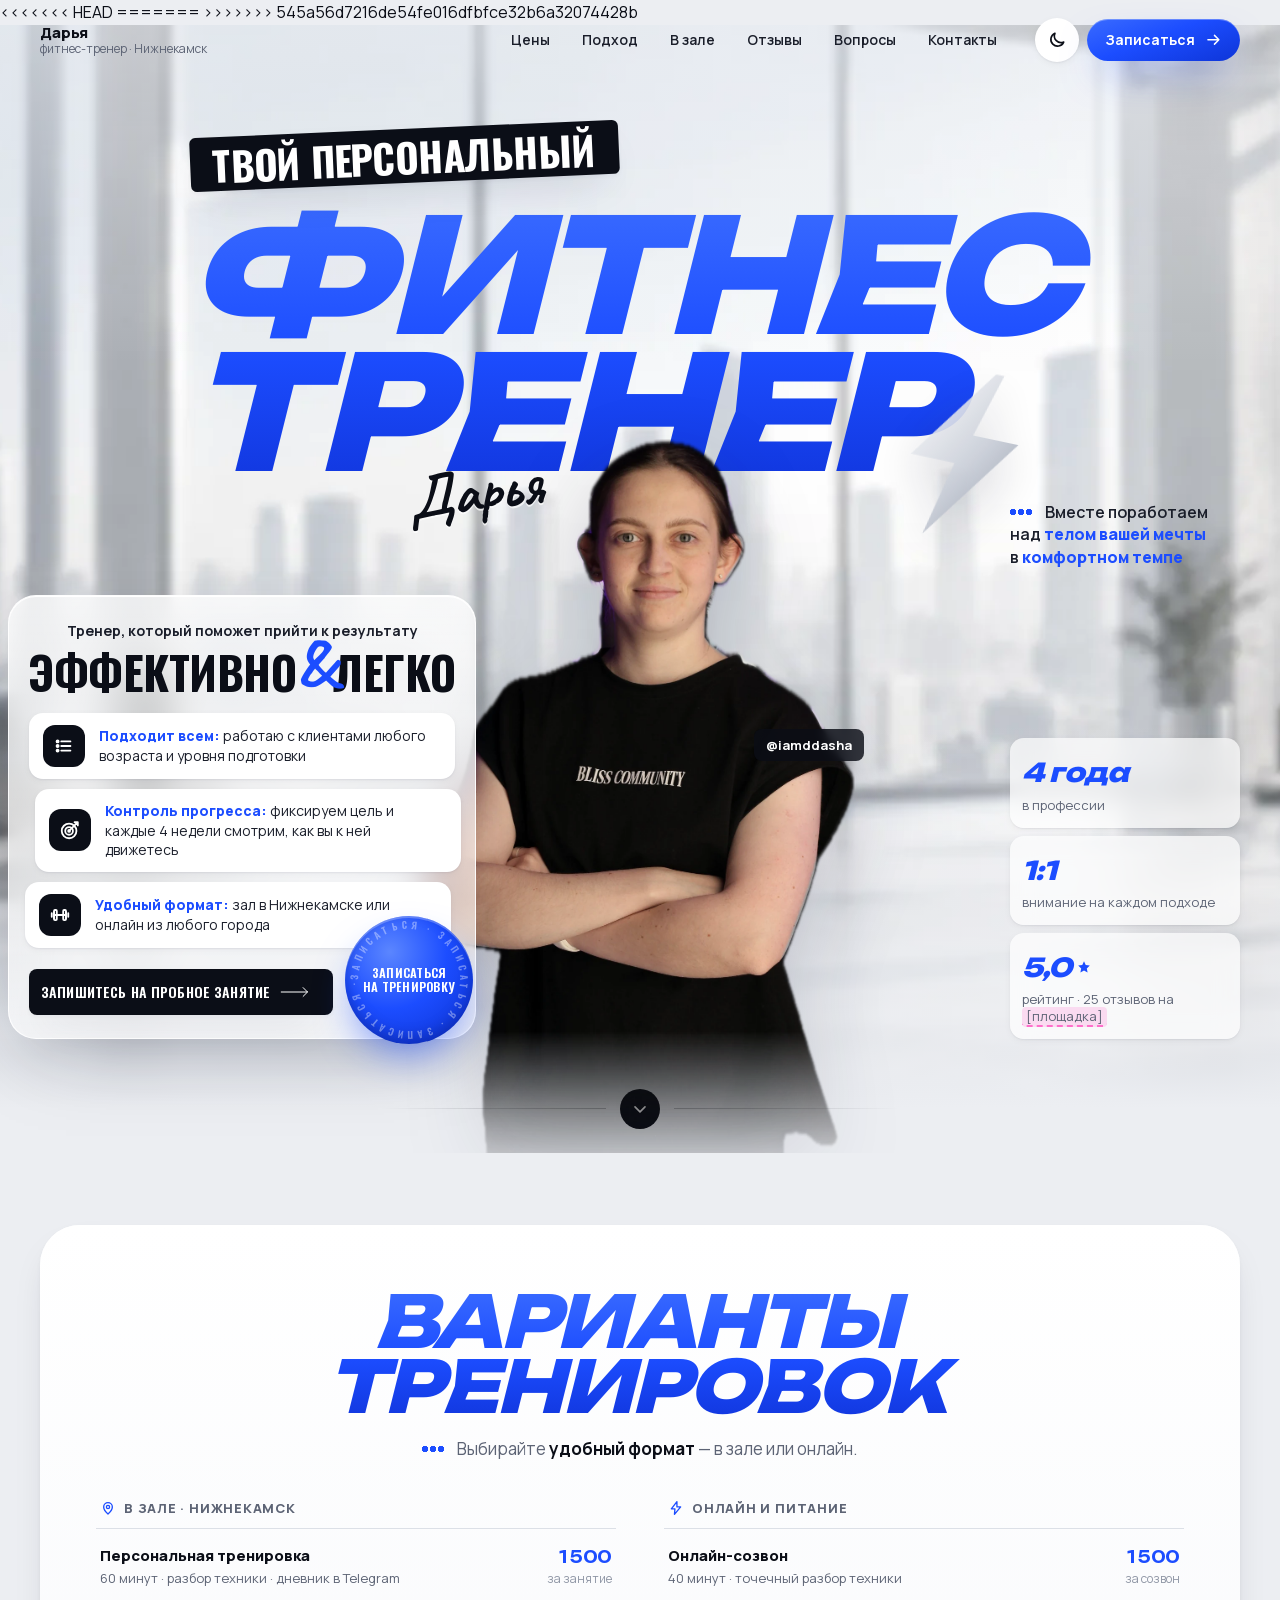
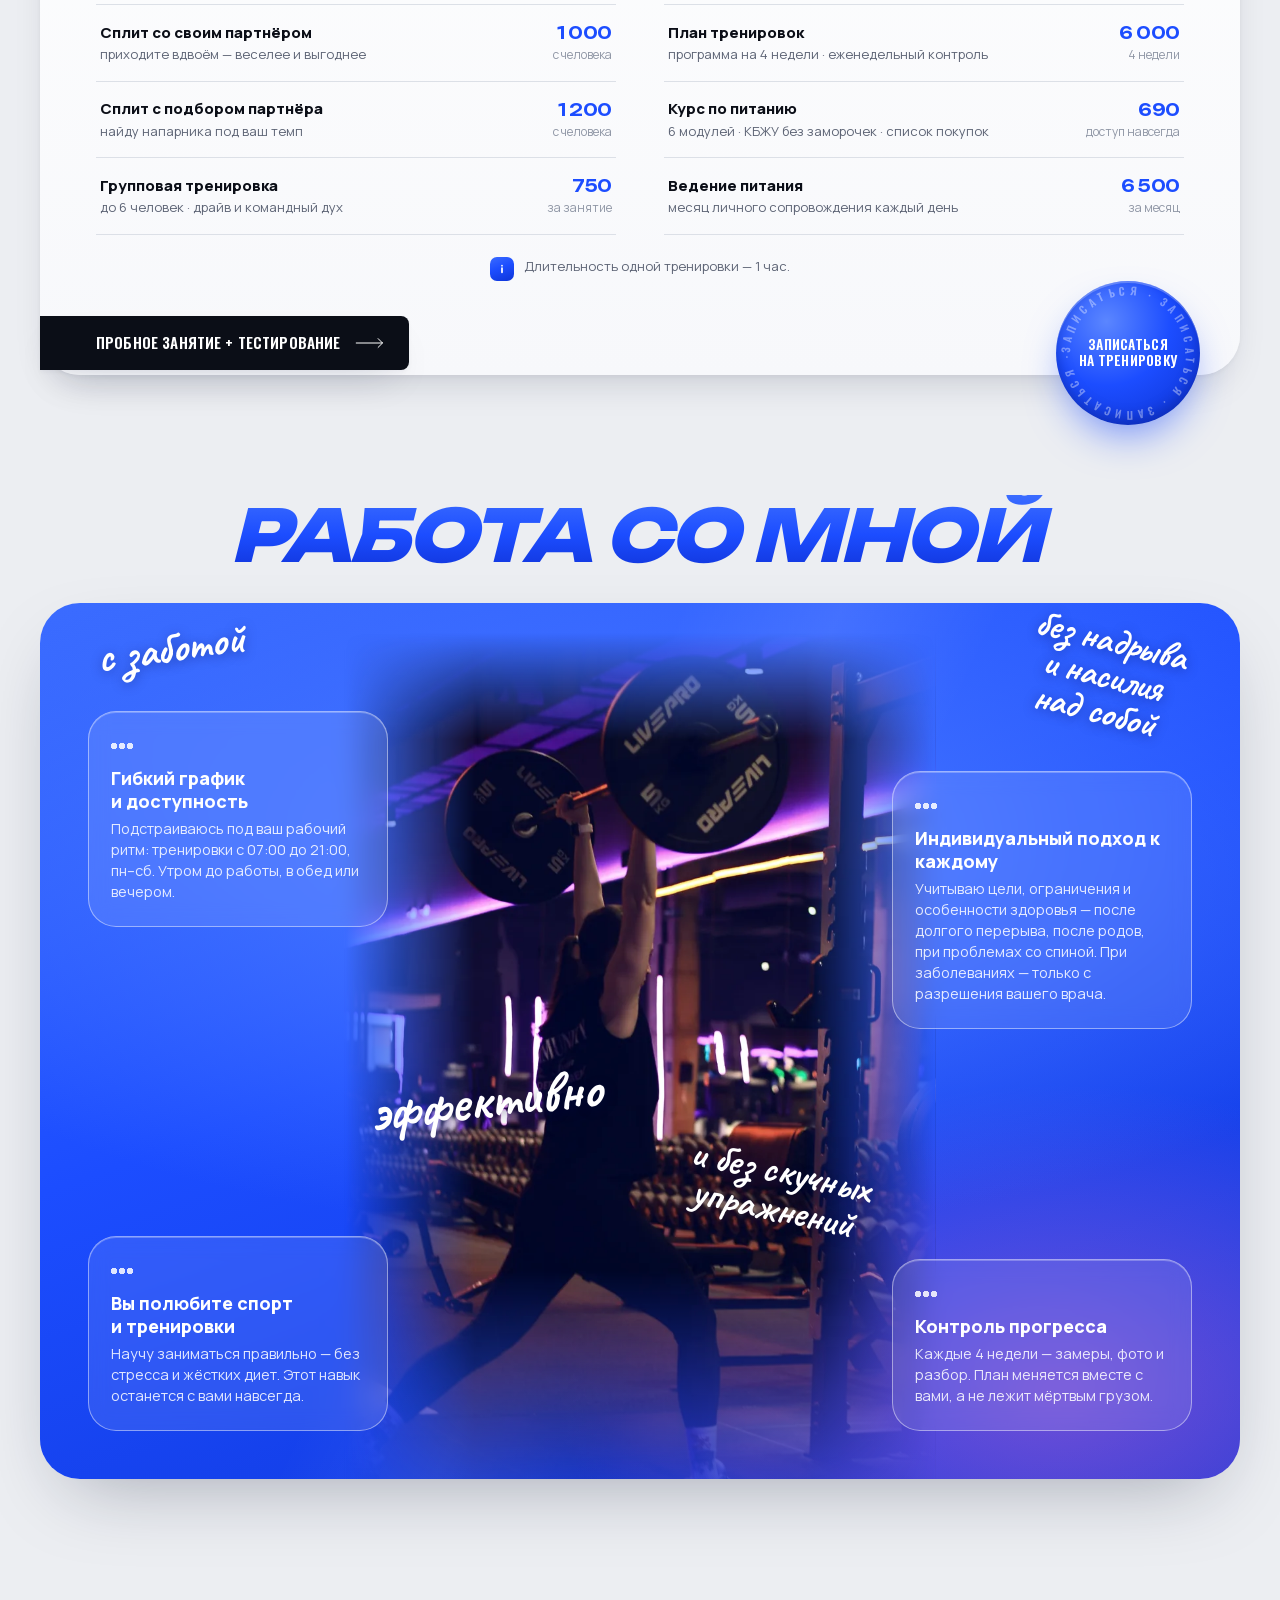
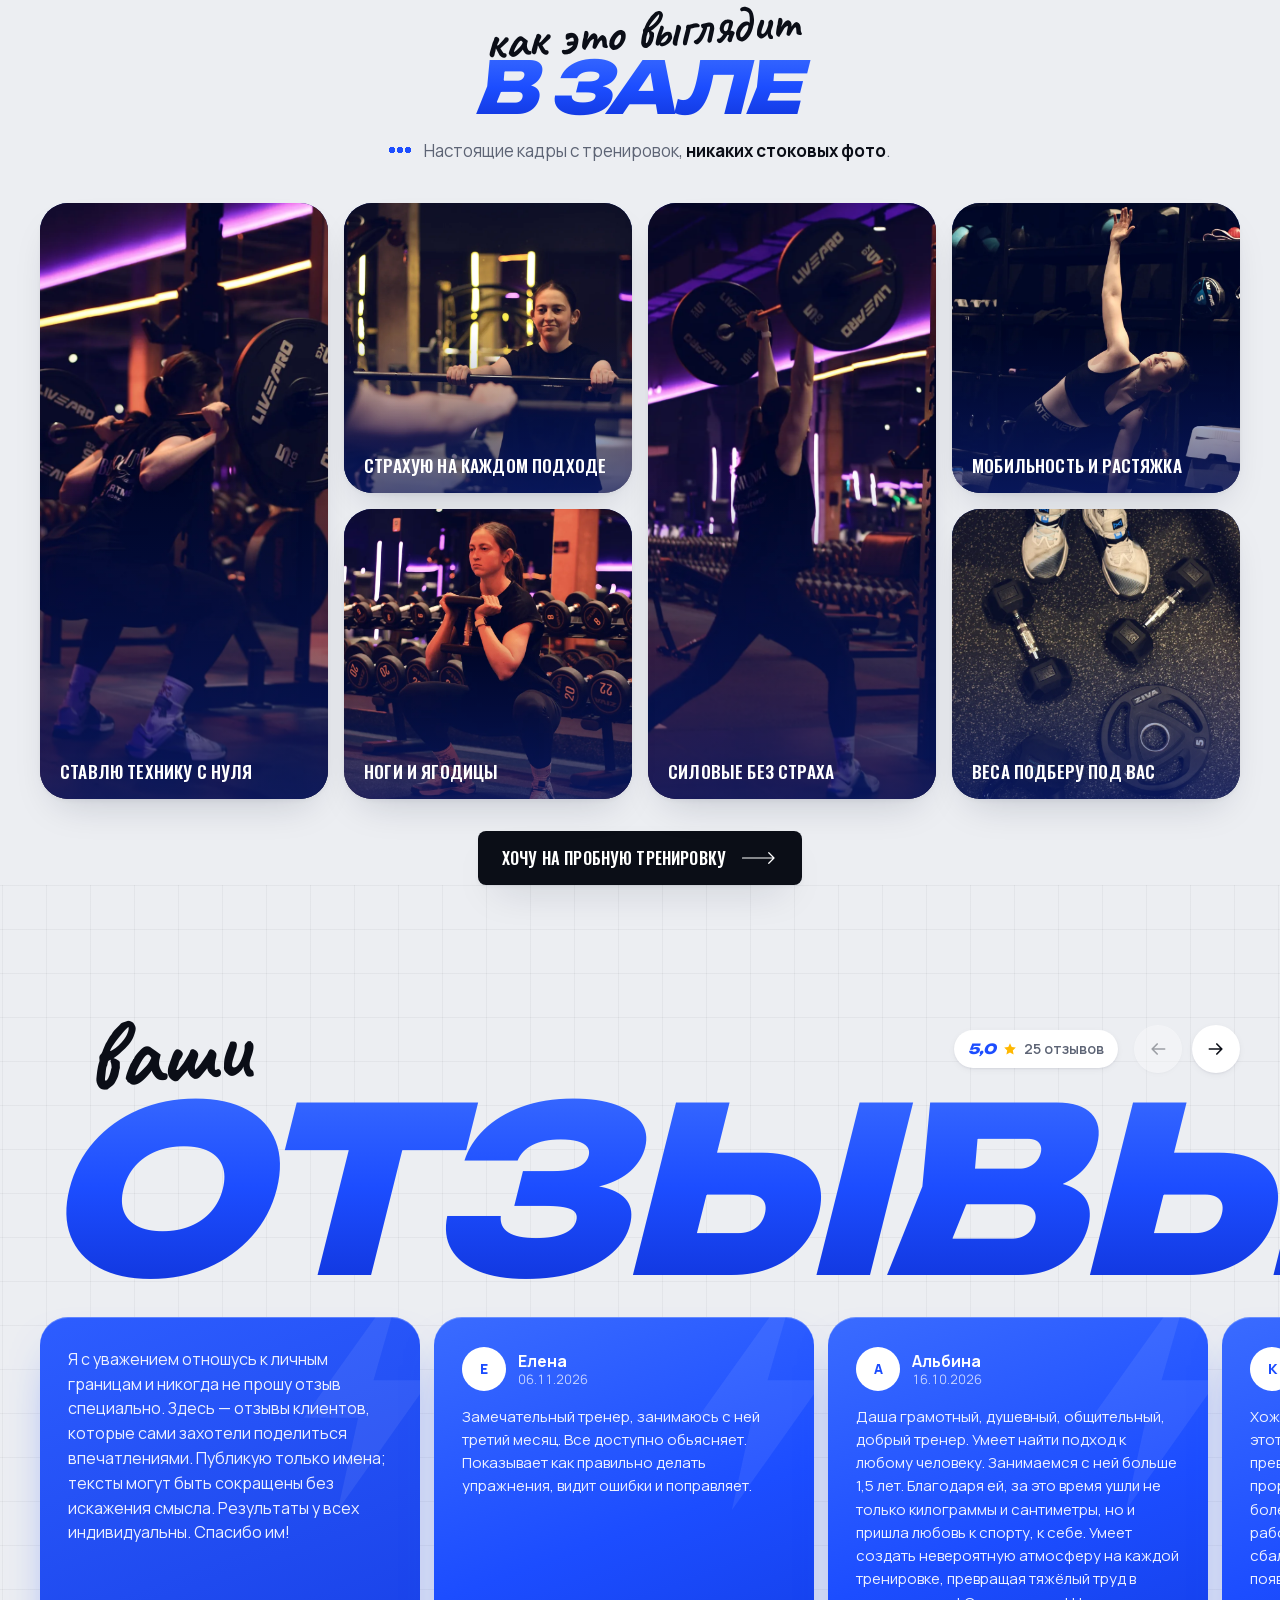
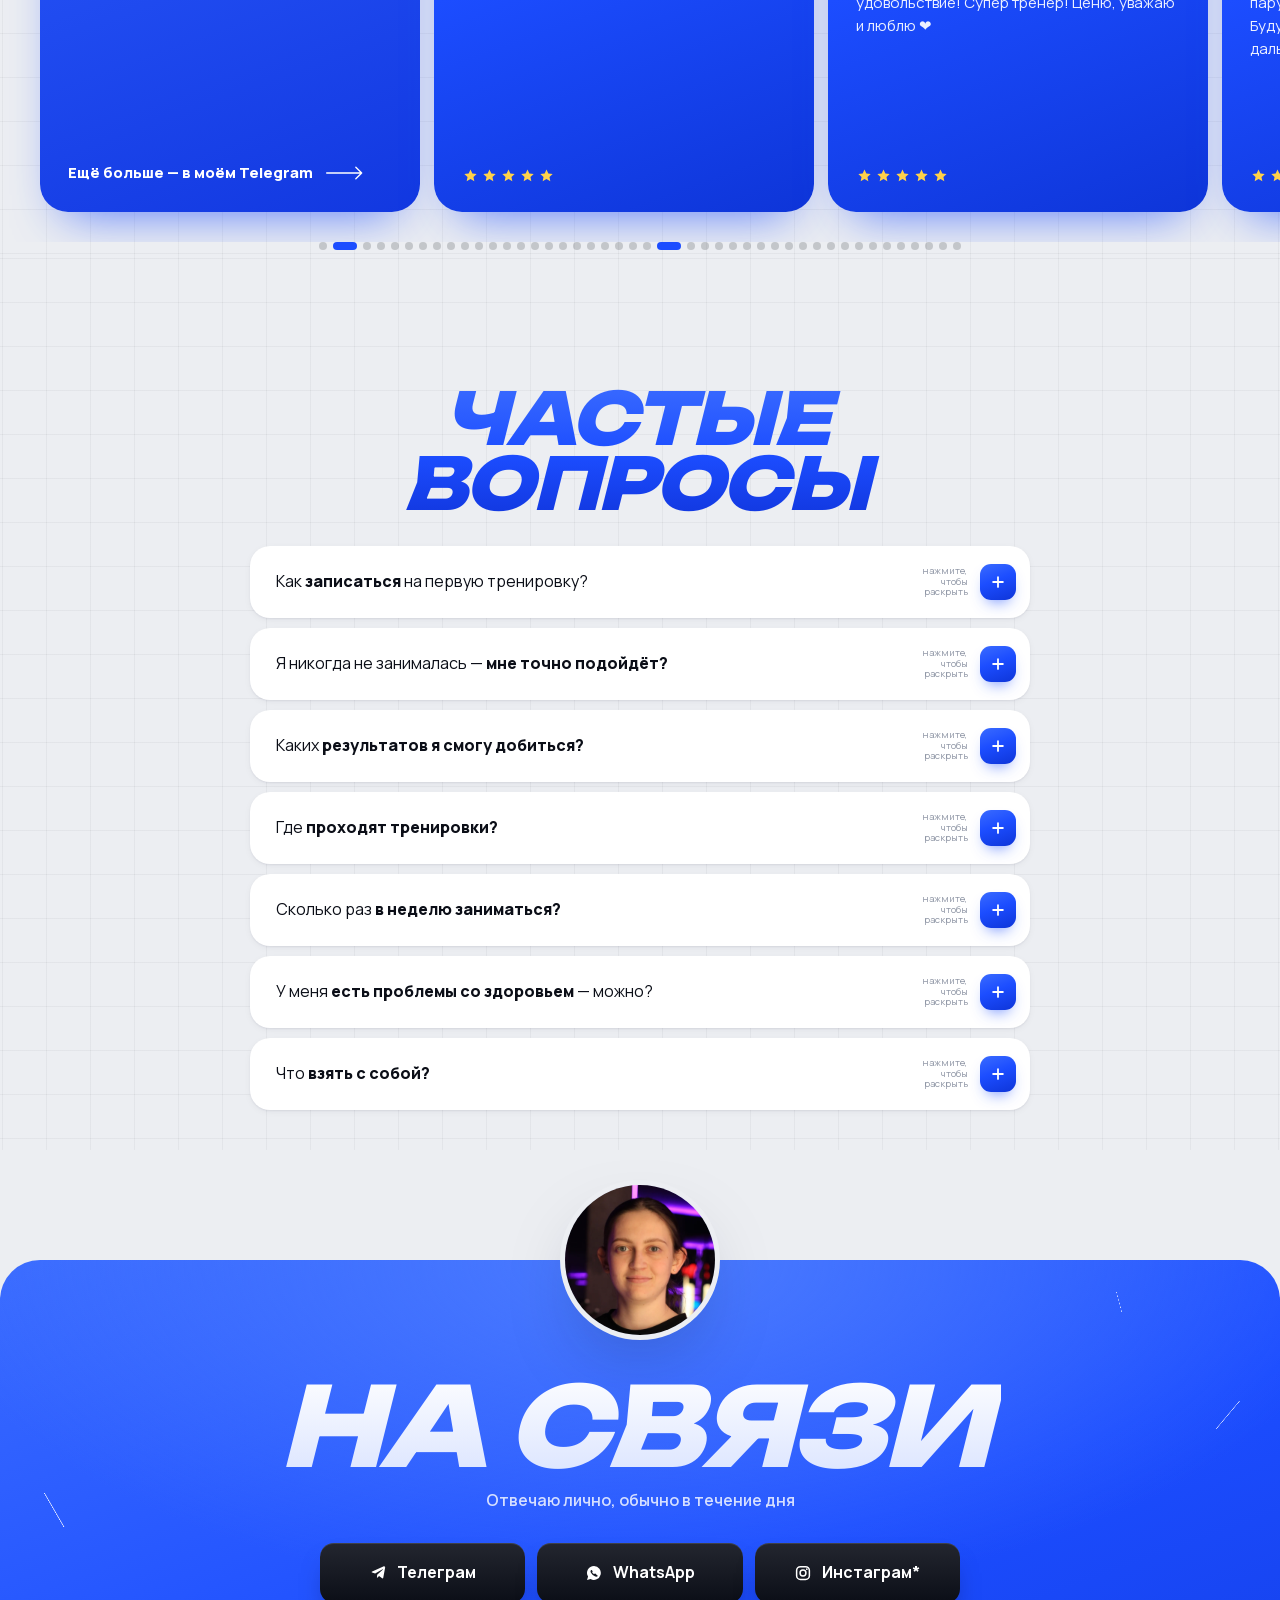
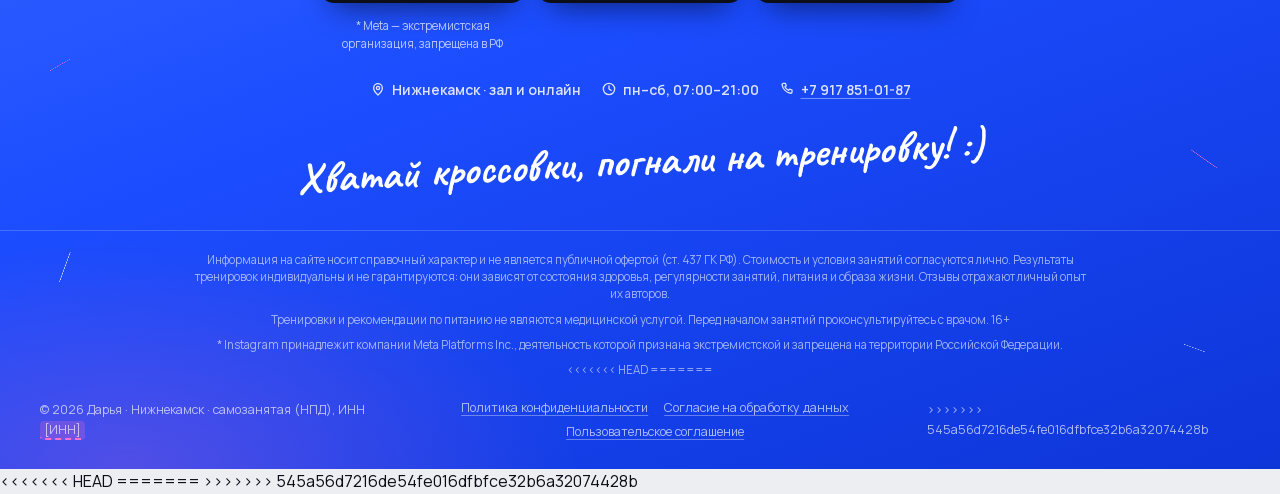
==== commit 9b8baf8e: "Обновление сайта после правок" ====
--- a/index.html
+++ b/index.html
@@ -1,859 +1,870 @@
-<!DOCTYPE html>
-<html lang="ru">
-<head>
-<meta charset="utf-8">
-<meta name="viewport" content="width=device-width, initial-scale=1, viewport-fit=cover">
-<title>Дарья — персональный фитнес-тренер в Нижнекамске</title>
-<meta name="description" content="Персональные, сплит- и групповые тренировки в Нижнекамске и онлайн. Программа под ваш график, питание без жёстких диет, контроль прогресса.">
-<meta name="color-scheme" content="light dark">
-<meta name="theme-color" content="#ECEEF2" media="(prefers-color-scheme: light)" data-theme-color="light">
-<meta name="theme-color" content="#0B0E17" media="(prefers-color-scheme: dark)" data-theme-color="dark">
-<script>
-  /* apply the saved theme before first paint to avoid a light flash */
-  (function () {
-    try {
-      var t = localStorage.getItem('theme');
-      if (t === 'dark' || t === 'light') document.documentElement.setAttribute('data-theme', t);
-    } catch (e) { /* storage blocked — follow the system theme */ }
-  })();
-</script>
-<meta name="format-detection" content="telephone=no">
-<link rel="canonical" href="https://manath-iq.github.io/trener-bot-site/">
-
-<meta property="og:type" content="website">
-<meta property="og:locale" content="ru_RU">
-<meta property="og:title" content="Дарья — персональный фитнес-тренер в Нижнекамске">
-<meta property="og:description" content="Тренировки в зале и онлайн, сплиты с партнёром, питание и техника. Работаем над телом вашей мечты — без надрыва и скучных упражнений.">
-<meta property="og:url" content="https://manath-iq.github.io/trener-bot-site/">
-<meta property="og:image" content="https://manath-iq.github.io/trener-bot-site/assets/img/og-cover.png">
-<meta name="twitter:card" content="summary_large_image">
-
-<link rel="icon" href="assets/img/favicon.svg" type="image/svg+xml">
-<link rel="apple-touch-icon" href="assets/img/favicon.svg">
-<link rel="preload" href="assets/fonts/unbounded-800-cyrillic.woff2" as="font" type="font/woff2" crossorigin>
-<link rel="preload" href="assets/fonts/manrope-600-cyrillic.woff2" as="font" type="font/woff2" crossorigin>
-<link rel="preload" href="assets/img/hero-bg.webp" as="image">
-<link rel="stylesheet" href="assets/fonts/fonts.css?v=2">
-<link rel="stylesheet" href="assets/css/styles.css?v=9">
-<noscript><style>.cutout__img{opacity:1}.rv{opacity:1;transform:none}</style></noscript>
-</head>
-<body>
-
-<!-- ============ ICON SPRITE ============ -->
-<svg class="sprite" aria-hidden="true" focusable="false" width="0" height="0">
-  <defs>
-    <symbol id="i-arrow" viewBox="0 0 24 24"><path d="M4 12h15M13 6l6 6-6 6"/></symbol>
-    <symbol id="i-arrow-long" viewBox="0 0 48 24"><path d="M2 12h42M37 5l7 7-7 7"/></symbol>
-    <symbol id="i-check" viewBox="0 0 24 24"><path d="M4.5 12.5 9.5 17.5 19.5 6.5"/></symbol>
-    <symbol id="i-star" viewBox="0 0 24 24"><path d="M12 3.5l2.6 5.6 6.1.8-4.5 4.2 1.2 6-5.4-3-5.4 3 1.2-6L3.3 9.9l6.1-.8z" fill="currentColor" stroke="none"/></symbol>
-    <symbol id="i-pin" viewBox="0 0 24 24"><path d="M12 21s6.5-5.6 6.5-10.5A6.5 6.5 0 0 0 5.5 10.5C5.5 15.4 12 21 12 21z"/><circle cx="12" cy="10.5" r="2.4"/></symbol>
-    <symbol id="i-clock" viewBox="0 0 24 24"><circle cx="12" cy="12" r="8.5"/><path d="M12 7.5V12l3.2 2"/></symbol>
-    <symbol id="i-phone" viewBox="0 0 24 24"><path d="M6.5 3.5h3l1.4 3.6-2 1.5a10.5 10.5 0 0 0 5.5 5.5l1.5-2 3.6 1.4v3c0 1-.8 1.9-1.9 1.9A15.5 15.5 0 0 1 4.6 5.4c0-1 .9-1.9 1.9-1.9z"/></symbol>
-    <symbol id="i-list" viewBox="0 0 24 24"><path d="M9 7h10M9 12h10M9 17h10"/><circle cx="5" cy="7" r="1.1" fill="currentColor"/><circle cx="5" cy="12" r="1.1" fill="currentColor"/><circle cx="5" cy="17" r="1.1" fill="currentColor"/></symbol>
-    <symbol id="i-target" viewBox="0 0 24 24"><circle cx="11" cy="13" r="8"/><circle cx="11" cy="13" r="4.2"/><circle cx="11" cy="13" r="1" fill="currentColor"/><path d="M11 13 20.5 3.5M17 3.5h3.5V7"/></symbol>
-    <symbol id="i-dumbbell" viewBox="0 0 24 24"><path d="M5.5 8.5v7M3 10v4M18.5 8.5v7M21 10v4M5.5 12h13"/><rect x="5.5" y="6.5" width="3" height="11" rx="1"/><rect x="15.5" y="6.5" width="3" height="11" rx="1"/></symbol>
-    <symbol id="i-bolt" viewBox="0 0 24 24"><path d="M13.4 2.5 5 13.2h5.4L9.7 21.5 19 10.4h-5.6z"/></symbol>
-    <symbol id="i-info" viewBox="0 0 24 24"><path d="M12 10.5v6.5M12 7v.01" stroke-width="2.6"/></symbol>
-    <symbol id="i-chevron" viewBox="0 0 24 24"><path d="M6 9.5 12 15.5 18 9.5"/></symbol>
-    <symbol id="i-plus" viewBox="0 0 24 24"><path d="M12 5.5v13M5.5 12h13"/></symbol>
-    <symbol id="i-close" viewBox="0 0 24 24"><path d="M6 6l12 12M18 6 6 18"/></symbol>
-    <symbol id="i-menu" viewBox="0 0 24 24"><path d="M4 8h16M4 16h16"/></symbol>
-    <symbol id="i-copy" viewBox="0 0 24 24"><rect x="8.5" y="8.5" width="11" height="11" rx="2.5"/><path d="M15.5 8.5v-1a2.5 2.5 0 0 0-2.5-2.5H7a2.5 2.5 0 0 0-2.5 2.5V13a2.5 2.5 0 0 0 2.5 2.5h1"/></symbol>
-    <symbol id="i-tg" viewBox="0 0 24 24"><path d="M21.6 4.3 19 18.4c-.2.9-.7 1.1-1.5.7l-4.1-3-2 1.9c-.2.2-.4.4-.8.4l.3-4.2 7.7-7c.3-.3 0-.5-.5-.2L8.2 12.6l-4.1-1.3c-.9-.3-.9-.9.2-1.3L19.8 3c.8-.3 1.5.2 1.3 1.3z" fill="currentColor" stroke="none"/></symbol>
-    <symbol id="i-ig" viewBox="0 0 24 24"><rect x="3.5" y="3.5" width="17" height="17" rx="5"/><circle cx="12" cy="12" r="3.9"/><circle cx="17.1" cy="6.9" r="1.15" fill="currentColor" stroke="none"/></symbol>
-    <symbol id="i-sun" viewBox="0 0 24 24"><circle cx="12" cy="12" r="4"/><path d="M12 2.5v2M12 19.5v2M4.6 4.6 6 6M18 18l1.4 1.4M2.5 12h2M19.5 12h2M4.6 19.4 6 18M18 6l1.4-1.4"/></symbol>
-    <symbol id="i-moon" viewBox="0 0 24 24"><path d="M20 14.5A8 8 0 0 1 9.5 4a8 8 0 1 0 10.5 10.5z"/></symbol>
-    <symbol id="i-wa" viewBox="0 0 24 24"><path d="M12 2.6a9.3 9.3 0 0 0-7.9 14.2l-1.4 4.6 4.7-1.3A9.3 9.3 0 1 0 12 2.6zm5.1 13c-.2.6-1.2 1.2-1.7 1.3-.5.1-1 .1-1.7-.1a11.8 11.8 0 0 1-5.8-5.1c-.4-.7-.6-1.4-.5-2 0-.5.5-1.4 1-1.6.3-.1.7-.1.9.1l.8 1.4c.1.2.1.4 0 .6l-.4.5c-.1.2-.2.3 0 .6.4.7 1.4 1.7 2.2 2.1.3.1.4.1.6-.1l.5-.5c.2-.2.4-.2.6-.1l1.4.8c.2.2.3.5.2.8z" fill="currentColor" stroke="none"/></symbol>
-  </defs>
-</svg>
-
-<a class="skiplink" href="#hero">К содержанию</a>
-
-<div class="progress" aria-hidden="true"><span class="progress__bar" data-progress></span></div>
-
-<!-- ============ NAV ============ -->
-<header class="nav" data-nav>
-  <div class="shell nav__inner">
-    <a class="brand" href="#hero" aria-label="Дарья — на главную">
-      <span class="brand__text"><b>Дарья</b><i>фитнес-тренер · Нижнекамск</i></span>
-    </a>
-
-    <nav class="nav__links" aria-label="Основная навигация">
-      <a href="#formats">Цены</a>
-      <a href="#work">Подход</a>
-      <a href="#gym">В зале</a>
-      <a href="#reviews">Отзывы</a>
-      <a href="#faq">Вопросы</a>
-      <a href="#contact">Контакты</a>
-    </nav>
-
-    <div class="nav__side">
-      <button class="themebtn" type="button" data-theme-toggle aria-label="Тёмная тема" aria-pressed="false">
-        <svg class="ic themebtn__moon" aria-hidden="true"><use href="#i-moon"/></svg>
-        <svg class="ic themebtn__sun" aria-hidden="true"><use href="#i-sun"/></svg>
-      </button>
-      <button class="btn btn--primary btn--sm nav__cta" type="button" data-open-modal>
-        <span>Записаться</span>
-        <svg class="ic" aria-hidden="true"><use href="#i-arrow"/></svg>
-      </button>
-      <button class="burger" type="button" aria-label="Меню" aria-expanded="false" data-burger>
-        <svg class="ic" aria-hidden="true"><use href="#i-menu"/></svg>
-      </button>
-    </div>
-  </div>
-
-  <div class="nav__panel" data-nav-panel hidden>
-    <a href="#formats">Варианты тренировок</a>
-    <a href="#work">Работа со мной</a>
-    <a href="#gym">В зале</a>
-    <a href="#reviews">Отзывы</a>
-    <a href="#faq">Частые вопросы</a>
-    <a href="#contact">На связи</a>
-    <button class="nav__theme" type="button" data-theme-toggle aria-pressed="false">
-      <svg class="ic themebtn__moon" aria-hidden="true"><use href="#i-moon"/></svg>
-      <svg class="ic themebtn__sun" aria-hidden="true"><use href="#i-sun"/></svg>
-      <span data-theme-label>Тёмная тема</span>
-    </button>
-    <button class="btn btn--primary btn--wide" type="button" data-open-modal>
-      <span>Записаться на тренировку</span>
-      <svg class="ic" aria-hidden="true"><use href="#i-arrow"/></svg>
-    </button>
-  </div>
-</header>
-
-<main>
-
-<!-- ============ HERO ============ -->
-<section class="hero" id="hero">
-  <div class="hero__bg" aria-hidden="true"></div>
-
-  <div class="shell hero__stage">
-    <div class="hero__head">
-      <div class="hero__titlebox">
-        <span class="label rv" data-reveal>Твой персональный</span>
-        <h1 class="hero__title display rv" data-reveal style="--i:1">
-          <span>Фитнес</span>
-          <span>тренер</span>
-        </h1>
-        <p class="hero__sub rv" data-reveal style="--i:2">
-          <span class="dots" aria-hidden="true"></span>
-          Вместе поработаем над <b>телом вашей мечты</b> в&nbsp;<b>комфортном темпе</b>
-        </p>
-      </div>
-    </div>
-
-    <div class="hero__media">
-      <svg class="hero__bolt" viewBox="0 0 100 130" aria-hidden="true" data-parallax="0.08">
-        <defs>
-          <linearGradient id="bolt-g" x1="0" y1="0" x2="1" y2="1">
-            <stop offset="0" stop-color="#FFFFFF"/>
-            <stop offset=".55" stop-color="#C9CED8"/>
-            <stop offset="1" stop-color="#8E96A6"/>
-          </linearGradient>
-        </defs>
-        <path d="M62 4 14 72h32L34 126l54-76H55L68 4z" fill="url(#bolt-g)"/>
-      </svg>
-
-      <figure class="cutout cutout--hero" data-cutout>
-        <img class="cutout__img" src="assets/img/daria-hero.webp?v=2" alt="Дарья, персональный фитнес-тренер" width="1024" height="1813" fetchpriority="high">
-      </figure>
-
-      <span class="hero__sign script" aria-hidden="true">Дарья</span>
-      <span class="hero__handle">@iamddasha</span>
-    </div>
-
-    <div class="hero__card glass rv" data-reveal style="--i:3">
-      <p class="hero__kicker">Тренер, который поможет прийти к результату</p>
-      <p class="hero__motto"><span>Эффективно</span><span class="amp script" aria-hidden="true">&amp;</span><span>легко</span></p>
-
-      <ul class="perks">
-        <li class="perk">
-          <span class="perk__ic"><svg class="ic" aria-hidden="true"><use href="#i-list"/></svg></span>
-          <p><b>Подходит всем:</b> работаю с клиентами любого возраста и уровня подготовки</p>
-        </li>
-        <li class="perk">
-          <span class="perk__ic"><svg class="ic" aria-hidden="true"><use href="#i-target"/></svg></span>
-          <p><b>Контроль прогресса:</b> фиксируем цель и каждые 4 недели смотрим, как вы к ней движетесь</p>
-        </li>
-        <li class="perk">
-          <span class="perk__ic"><svg class="ic" aria-hidden="true"><use href="#i-dumbbell"/></svg></span>
-          <p><b>Удобный формат:</b> зал в Нижнекамске или онлайн из любого города</p>
-        </li>
-      </ul>
-
-      <div class="cta-row">
-        <button class="strip" type="button" data-open-modal data-preset="Пробная тренировка">
-          <span>Запишитесь на пробное занятие</span>
-          <svg class="ic" aria-hidden="true"><use href="#i-arrow-long"/></svg>
-        </button>
-        <button class="badge" type="button" data-open-modal data-magnetic aria-label="Записаться на тренировку">
-          <svg class="badge__ring" viewBox="0 0 200 200" aria-hidden="true">
-            <path id="ring-1" d="M100 100m-80 0a80 80 0 1 1 160 0a80 80 0 1 1-160 0" fill="none"/>
-            <text><textPath href="#ring-1" textLength="500">ЗАПИСАТЬСЯ · ЗАПИСАТЬСЯ · ЗАПИСАТЬСЯ · </textPath></text>
-          </svg>
-          <span class="badge__text">Записаться<br>на тренировку</span>
-        </button>
-      </div>
-    </div>
-
-    <dl class="hero__stats rv" data-reveal style="--i:4">
-      <div><dt>4 года</dt><dd>в профессии</dd></div>
-      <div><dt>1:1</dt><dd>внимание на каждом подходе</dd></div>
-      <div><dt>5,0<svg class="ic" aria-hidden="true"><use href="#i-star"/></svg></dt><dd>рейтинг · 25 отзывов на <span class="ph">[площадка]</span></dd></div>
-    </dl>
-  </div>
-
-  <a class="scrollcue" href="#formats" aria-label="Листать дальше">
-    <span class="scrollcue__btn"><svg class="ic" aria-hidden="true"><use href="#i-chevron"/></svg></span>
-  </a>
-</section>
-
-<!-- ============ PRICES ============ -->
-<section class="sec" id="formats">
-  <div class="shell">
-    <div class="panel prices rv" data-reveal>
-      <h2 class="display display--center">Варианты<br>тренировок</h2>
-      <p class="lead lead--center">
-        <span class="dots" aria-hidden="true"></span>
-        Выбирайте <b>удобный формат</b> — в зале или онлайн.
-      </p>
-
-      <div class="pricing">
-        <div class="pricegroup">
-          <h3 class="pricegroup__title"><svg class="ic" aria-hidden="true"><use href="#i-pin"/></svg>В зале · Нижнекамск</h3>
-          <ul class="pricelist">
-            <li class="pricerow">
-              <span class="pricerow__main"><b>Персональная тренировка</b><i>60 минут · разбор техники · дневник в Telegram</i></span>
-              <span class="pricerow__price"><span class="pricebox"><b>1 500</b><i>за занятие</i></span></span>
-            </li>
-            <li class="pricerow">
-              <span class="pricerow__main"><b>Сплит со своим партнёром</b><i>приходите вдвоём — веселее и выгоднее</i></span>
-              <span class="pricerow__price"><span class="pricebox"><b>1 000</b><i>с человека</i></span></span>
-            </li>
-            <li class="pricerow">
-              <span class="pricerow__main"><b>Сплит с подбором партнёра</b><i>найду напарника под ваш темп</i></span>
-              <span class="pricerow__price"><span class="pricebox"><b>1 200</b><i>с человека</i></span></span>
-            </li>
-            <li class="pricerow">
-              <span class="pricerow__main"><b>Групповая тренировка</b><i>до 6 человек · драйв и командный дух</i></span>
-              <span class="pricerow__price"><span class="pricebox"><b>750</b><i>за занятие</i></span></span>
-            </li>
-          </ul>
-        </div>
-
-        <div class="pricegroup">
-          <h3 class="pricegroup__title"><svg class="ic" aria-hidden="true"><use href="#i-bolt"/></svg>Онлайн и питание</h3>
-          <ul class="pricelist">
-            <li class="pricerow">
-              <span class="pricerow__main"><b>Онлайн-созвон</b><i>40 минут · точечный разбор техники</i></span>
-              <span class="pricerow__price"><span class="pricebox"><b>1 500</b><i>за созвон</i></span></span>
-            </li>
-            <li class="pricerow">
-              <span class="pricerow__main"><b>План тренировок</b><i>программа на 4 недели · еженедельный контроль</i></span>
-              <span class="pricerow__price"><span class="pricebox"><b>6 000</b><i>4 недели</i></span></span>
-            </li>
-            <li class="pricerow">
-              <span class="pricerow__main"><b>Курс по питанию</b><i>6 модулей · КБЖУ без заморочек · список покупок</i></span>
-              <span class="pricerow__price"><span class="pricebox"><b>690</b><i>доступ навсегда</i></span></span>
-            </li>
-            <li class="pricerow">
-              <span class="pricerow__main"><b>Ведение питания</b><i>месяц личного сопровождения каждый день</i></span>
-              <span class="pricerow__price"><span class="pricebox"><b>6 500</b><i>за месяц</i></span></span>
-            </li>
-          </ul>
-        </div>
-      </div>
-
-      <p class="note">
-        <span class="note__ic"><svg class="ic" aria-hidden="true"><use href="#i-info"/></svg></span>
-        Длительность одной тренировки — 1 час.
-      </p>
-
-      <div class="cta-row cta-row--panel">
-        <button class="strip" type="button" data-open-modal data-preset="Пробная тренировка">
-          <span>Пробное занятие + тестирование</span>
-          <svg class="ic" aria-hidden="true"><use href="#i-arrow-long"/></svg>
-        </button>
-        <button class="badge" type="button" data-open-modal data-magnetic aria-label="Записаться на тренировку">
-          <svg class="badge__ring" viewBox="0 0 200 200" aria-hidden="true">
-            <path id="ring-2" d="M100 100m-80 0a80 80 0 1 1 160 0a80 80 0 1 1-160 0" fill="none"/>
-            <text><textPath href="#ring-2" textLength="500">ЗАПИСАТЬСЯ · ЗАПИСАТЬСЯ · ЗАПИСАТЬСЯ · </textPath></text>
-          </svg>
-          <span class="badge__text">Записаться<br>на тренировку</span>
-        </button>
-      </div>
-    </div>
-  </div>
-</section>
-
-<!-- ============ WORK WITH ME ============ -->
-<section class="sec" id="work">
-  <div class="shell">
-    <h2 class="display display--center rv" data-reveal>Работа со мной</h2>
-
-    <div class="work rv" data-reveal style="--i:1">
-      <div class="work__photo" aria-hidden="true">
-        <img src="assets/img/gym-press.webp" alt="" width="900" height="1350" loading="lazy">
-      </div>
-
-      <span class="script work__s work__s--1" aria-hidden="true">с заботой</span>
-      <span class="script work__s work__s--2" aria-hidden="true">без надрыва<br>и насилия<br>над собой</span>
-      <span class="script work__s work__s--3" aria-hidden="true">эффективно</span>
-      <span class="script work__s work__s--4" aria-hidden="true">и без скучных<br>упражнений</span>
-
-      <article class="wcard wcard--1">
-        <span class="dots dots--light" aria-hidden="true"></span>
-        <h3>Гибкий график и&nbsp;доступность</h3>
-        <p>Подстраиваюсь под ваш рабочий ритм: тренировки с 07:00 до 21:00, пн–сб. Утром до работы, в обед или вечером.</p>
-      </article>
-      <article class="wcard wcard--2">
-        <span class="dots dots--light" aria-hidden="true"></span>
-        <h3>Индивидуальный подход к каждому</h3>
-        <p>Учитываю цели, ограничения и особенности здоровья — после долгого перерыва, после родов, при проблемах со спиной. При заболеваниях — только с разрешения вашего врача.</p>
-      </article>
-      <article class="wcard wcard--3">
-        <span class="dots dots--light" aria-hidden="true"></span>
-        <h3>Вы полюбите спорт и&nbsp;тренировки</h3>
-        <p>Научу заниматься правильно — без стресса и жёстких диет. Этот навык останется с вами навсегда.</p>
-      </article>
-      <article class="wcard wcard--4">
-        <span class="dots dots--light" aria-hidden="true"></span>
-        <h3>Контроль прогресса</h3>
-        <p>Каждые 4 недели — замеры, фото и разбор. План меняется вместе с вами, а не лежит мёртвым грузом.</p>
-      </article>
-    </div>
-  </div>
-</section>
-
-<!-- ============ IN THE GYM ============ -->
-<section class="sec" id="gym">
-  <div class="shell">
-    <header class="gymhead">
-      <span class="script gymhead__pre rv" data-reveal>как это выглядит</span>
-      <h2 class="display display--center rv" data-reveal style="--i:1">В зале</h2>
-      <p class="lead lead--center rv" data-reveal style="--i:2">
-        <span class="dots" aria-hidden="true"></span>
-        Настоящие кадры с тренировок, <b>никаких стоковых фото</b>.
-      </p>
-    </header>
-
-    <div class="gym">
-      <figure class="gym__item gym__item--tall rv" data-reveal style="--i:1; --pos: 50% 60%">
-        <img src="assets/img/gym-squat.webp" alt="Дарья приседает со штангой в силовой раме" width="900" height="1350" loading="lazy">
-        <figcaption>Ставлю технику с нуля</figcaption>
-      </figure>
-      <figure class="gym__item rv" data-reveal style="--i:2; --pos: 60% 40%">
-        <img src="assets/img/gym-coach.webp" alt="Дарья берёт гриф, рядом страхующий" width="900" height="1350" loading="lazy">
-        <figcaption>Страхую на каждом подходе</figcaption>
-      </figure>
-      <figure class="gym__item gym__item--tall rv" data-reveal style="--i:3; --pos: 40% 50%">
-        <img src="assets/img/gym-press.webp" alt="Дарья выжимает штангу над головой в выпаде" width="900" height="1350" loading="lazy">
-        <figcaption>Силовые без страха</figcaption>
-      </figure>
-      <figure class="gym__item rv" data-reveal style="--i:4; --pos: 50% 62%">
-        <img src="assets/img/gym-stretch.webp" alt="Дарья делает растяжку с поворотом корпуса на коврике" width="900" height="1350" loading="lazy">
-        <figcaption>Мобильность и растяжка</figcaption>
-      </figure>
-      <figure class="gym__item rv" data-reveal style="--i:5; --pos: 50% 55%">
-        <img src="assets/img/gym-goblet.webp" alt="Дарья делает гоблет-присед с гантелью" width="900" height="1350" loading="lazy">
-        <figcaption>Ноги и ягодицы</figcaption>
-      </figure>
-      <figure class="gym__item rv" data-reveal style="--i:6; --pos: 50% 65%">
-        <img src="assets/img/gym-kit.webp" alt="Гантели, гиря и блин на полу зала" width="900" height="1350" loading="lazy">
-        <figcaption>Веса подберу под вас</figcaption>
-      </figure>
-    </div>
-
-    <div class="gym__cta rv" data-reveal>
-      <button class="strip" type="button" data-open-modal data-preset="Пробная тренировка">
-        <span>Хочу на пробную тренировку</span>
-        <svg class="ic" aria-hidden="true"><use href="#i-arrow-long"/></svg>
-      </button>
-    </div>
-  </div>
-</section>
-
-<!-- ============ REVIEWS ============ -->
-<section class="sec sec--grid" id="reviews">
-  <div class="shell">
-    <header class="revhead">
-      <span class="script revhead__pre rv" data-reveal>ваши</span>
-      <h2 class="display display--huge revhead__title rv" data-reveal style="--i:1">отзывы</h2>
-      <div class="revhead__side rv" data-reveal style="--i:2">
-        <span class="rating"><b>5,0</b><svg class="ic" aria-hidden="true"><use href="#i-star"/></svg><i>25 отзывов</i></span>
-        <div class="rev-nav">
-          <button class="round-btn round-btn--prev" type="button" data-rev-prev aria-label="Предыдущий отзыв">
-            <svg class="ic" aria-hidden="true"><use href="#i-arrow"/></svg>
-          </button>
-          <button class="round-btn" type="button" data-rev-next aria-label="Следующий отзыв">
-            <svg class="ic" aria-hidden="true"><use href="#i-arrow"/></svg>
-          </button>
-        </div>
-      </div>
-    </header>
-  </div>
-
-  <div class="reviews" data-reviews>
-    <div class="reviews__track" data-rev-track tabindex="0" aria-label="Отзывы клиентов, листаются в сторону">
-
-      <article class="review review--intro">
-        <p>Я с уважением отношусь к личным границам и никогда не прошу отзыв специально. Здесь — отзывы клиентов, которые сами захотели поделиться впечатлениями. Публикую только имена; тексты могут быть сокращены без искажения смысла. Результаты у всех индивидуальны. Спасибо им!</p>
-        <a class="review__more" href="https://t.me/iamddasha1" target="_blank" rel="noopener noreferrer">
-          <span>Ещё больше — в моём Telegram</span>
-          <svg class="ic" aria-hidden="true"><use href="#i-arrow-long"/></svg>
-        </a>
-      </article>
-
-      <article class="review">
-        <div class="review__top">
-          <span class="review__ava" aria-hidden="true">Е</span>
-          <div class="review__who"><b>Елена</b><time datetime="2026-11-06">06.11.2026</time></div>
-        </div>
-        <p>Замечательный тренер, занимаюсь с ней третий месяц. Все доступно обьясняет. Показывает как правильно делать упражнения, видит ошибки и поправляет.</p>
-        <span class="stars" role="img" aria-label="Оценка 5 из 5"><svg class="ic" aria-hidden="true"><use href="#i-star"/></svg><svg class="ic" aria-hidden="true"><use href="#i-star"/></svg><svg class="ic" aria-hidden="true"><use href="#i-star"/></svg><svg class="ic" aria-hidden="true"><use href="#i-star"/></svg><svg class="ic" aria-hidden="true"><use href="#i-star"/></svg></span>
-      </article>
-
-      <article class="review">
-        <div class="review__top">
-          <span class="review__ava" aria-hidden="true">А</span>
-          <div class="review__who"><b>Альбина</b><time datetime="2026-10-16">16.10.2026</time></div>
-        </div>
-        <p>Даша грамотный, душевный, общительный, добрый тренер. Умеет найти подход к любому человеку. Занимаемся с ней больше 1,5 лет. Благодаря ей, за это время ушли не только килограммы и сантиметры, но и пришла любовь к спорту, к себе. Умеет создать невероятную атмосферу на каждой тренировке, превращая тяжёлый труд в удовольствие! Супер тренер! Ценю, уважаю и люблю ❤️</p>
-        <span class="stars" role="img" aria-label="Оценка 5 из 5"><svg class="ic" aria-hidden="true"><use href="#i-star"/></svg><svg class="ic" aria-hidden="true"><use href="#i-star"/></svg><svg class="ic" aria-hidden="true"><use href="#i-star"/></svg><svg class="ic" aria-hidden="true"><use href="#i-star"/></svg><svg class="ic" aria-hidden="true"><use href="#i-star"/></svg></span>
-      </article>
-
-      <article class="review">
-        <div class="review__top">
-          <span class="review__ava" aria-hidden="true">К</span>
-          <div class="review__who"><b>Кристина</b><time datetime="2026-09-16">16.09.2026</time></div>
-        </div>
-        <p>Хожу на тренировки в Дарье уже месяц. За этот короткий промежуток уже увидела превосходные результаты в зеркале, прорисовался пресс, поднялась попа, стала более выносливой, когда поднимаюсь на работу не запыхаюсь. Дарья составила сбалансированный рацион питания. У меня появилась легкость в желудке и я сбросила пару лишних килограмм. Огромное спасибо! Буду продолжать тренироваться с Вами дальше! Чмок</p>
-        <span class="stars" role="img" aria-label="Оценка 5 из 5"><svg class="ic" aria-hidden="true"><use href="#i-star"/></svg><svg class="ic" aria-hidden="true"><use href="#i-star"/></svg><svg class="ic" aria-hidden="true"><use href="#i-star"/></svg><svg class="ic" aria-hidden="true"><use href="#i-star"/></svg><svg class="ic" aria-hidden="true"><use href="#i-star"/></svg></span>
-      </article>
-
-      <article class="review">
-        <div class="review__top">
-          <span class="review__ava" aria-hidden="true">А</span>
-          <div class="review__who"><b>Анастасия</b><time datetime="2026-09-15">15.09.2026</time></div>
-        </div>
-        <p>Знаю Дарью давно, занималась под ее руководством в другом клубе. Также вместе ездили на Гонку Героев, уже знакома с ней 6 лет. Дарья очень отзывчивый, добрый, мотивирующий тренер. Четко и понятно показывает и объясняет! Она подготовит вас и к соревнованиям, ГТО, а если вы новичок, то поставит технику и всему научит, а также составит план питания. Рекомендую!</p>
-        <span class="stars" role="img" aria-label="Оценка 5 из 5"><svg class="ic" aria-hidden="true"><use href="#i-star"/></svg><svg class="ic" aria-hidden="true"><use href="#i-star"/></svg><svg class="ic" aria-hidden="true"><use href="#i-star"/></svg><svg class="ic" aria-hidden="true"><use href="#i-star"/></svg><svg class="ic" aria-hidden="true"><use href="#i-star"/></svg></span>
-      </article>
-
-      <article class="review">
-        <div class="review__top">
-          <span class="review__ava" aria-hidden="true">Т</span>
-          <div class="review__who"><b>Татьяна</b><time datetime="2026-08-26">26.08.2026</time></div>
-        </div>
-        <p>Так как в зале начала заниматься впервые, то поняла, что мне нужен тренер. Моими критериями к тренеру были: тактичность, пунктуальность, ответственность, знание своего дела. Моими целями были: &quot;поставить&quot; технику, стать выносливее.<br>Я выбрала Дарью. И не ошиблась! С Дарьей очень комфортно, нет страха показаться глупой, задав, казалось бы, банальный вопрос - все объяснит. С упражнениями также. Всегда заинтересована в прогрессе, все тренировки фиксирует письменно.Спасибо за продуктивные тренировки</p>
-        <span class="stars" role="img" aria-label="Оценка 5 из 5"><svg class="ic" aria-hidden="true"><use href="#i-star"/></svg><svg class="ic" aria-hidden="true"><use href="#i-star"/></svg><svg class="ic" aria-hidden="true"><use href="#i-star"/></svg><svg class="ic" aria-hidden="true"><use href="#i-star"/></svg><svg class="ic" aria-hidden="true"><use href="#i-star"/></svg></span>
-      </article>
-
-      <article class="review">
-        <div class="review__top">
-          <span class="review__ava" aria-hidden="true">О</span>
-          <div class="review__who"><b>Ольга</b><time datetime="2026-07-10">10.07.2026</time></div>
-        </div>
-        <p>Дарья - супер тренер! Это человек душа 💫 Максимально ответственно подходит к делу. Я ходила к ней в мини группах, отличный подход, супер комфортно ⚡ Если еще не выбрали тренера, go к ней ✨</p>
-        <span class="stars" role="img" aria-label="Оценка 5 из 5"><svg class="ic" aria-hidden="true"><use href="#i-star"/></svg><svg class="ic" aria-hidden="true"><use href="#i-star"/></svg><svg class="ic" aria-hidden="true"><use href="#i-star"/></svg><svg class="ic" aria-hidden="true"><use href="#i-star"/></svg><svg class="ic" aria-hidden="true"><use href="#i-star"/></svg></span>
-      </article>
-
-      <article class="review">
-        <div class="review__top">
-          <span class="review__ava" aria-hidden="true">Г</span>
-          <div class="review__who"><b>Гульнара</b><time datetime="2026-07-09">09.07.2026</time></div>
-        </div>
-        <p>Дарья Руслановна— прекрасный тренер! 🌟 Очень внимательная, профессиональная и мотивирующая. Тренировки проходят комфортно, интересно и при этом эффективно. Всегда поддержит🫂, объяснит технику и подберёт нагрузку под возможности и цели. С ней действительно хочется заниматься и не пропускать тренировки💪.<br><br>Все супер, я очень довольна и с удовольствием рекомендую Дарью❤️ всем, кто ищет грамотного и приятного фитнес-тренера!</p>
-        <span class="stars" role="img" aria-label="Оценка 5 из 5"><svg class="ic" aria-hidden="true"><use href="#i-star"/></svg><svg class="ic" aria-hidden="true"><use href="#i-star"/></svg><svg class="ic" aria-hidden="true"><use href="#i-star"/></svg><svg class="ic" aria-hidden="true"><use href="#i-star"/></svg><svg class="ic" aria-hidden="true"><use href="#i-star"/></svg></span>
-      </article>
-
-      <article class="review">
-        <div class="review__top">
-          <span class="review__ava" aria-hidden="true">М</span>
-          <div class="review__who"><b>Мария</b><time datetime="2026-06-09">09.06.2026</time></div>
-        </div>
-        <p>Мне 75 лет.Начала заниматься с Дарьей стало чувствовать себя лучше.Хорошо находит со всеми общий язык.Я ходила с палками, а сейчас хожу без них.Спасибо Дарье Руслановне!</p>
-        <span class="stars" role="img" aria-label="Оценка 5 из 5"><svg class="ic" aria-hidden="true"><use href="#i-star"/></svg><svg class="ic" aria-hidden="true"><use href="#i-star"/></svg><svg class="ic" aria-hidden="true"><use href="#i-star"/></svg><svg class="ic" aria-hidden="true"><use href="#i-star"/></svg><svg class="ic" aria-hidden="true"><use href="#i-star"/></svg></span>
-      </article>
-
-      <article class="review">
-        <div class="review__top">
-          <span class="review__ava" aria-hidden="true">М</span>
-          <div class="review__who"><b>Мяу</b><time datetime="2026-03-24">24.03.2026</time></div>
-        </div>
-        <p>Дарья лучшая! Мне очень понравилось то, что она не даёт расслабиться когда казалось бы пропадают мотивация и силы, помогает добить подходы до конца, поддерживает, следит за правильностью выполнения упражнений, а так же с ней можно поговорить по душам между подходами🥰 Очень приятная девушка, советую 💘</p>
-        <span class="stars" role="img" aria-label="Оценка 5 из 5"><svg class="ic" aria-hidden="true"><use href="#i-star"/></svg><svg class="ic" aria-hidden="true"><use href="#i-star"/></svg><svg class="ic" aria-hidden="true"><use href="#i-star"/></svg><svg class="ic" aria-hidden="true"><use href="#i-star"/></svg><svg class="ic" aria-hidden="true"><use href="#i-star"/></svg></span>
-      </article>
-
-      <article class="review">
-        <div class="review__top">
-          <span class="review__ava" aria-hidden="true">И</span>
-          <div class="review__who"><b>Ирина</b><time datetime="2026-01-28">28.01.2026</time></div>
-        </div>
-        <p>Благодарю тренера Дарью за профессиональный подход к тренировкам и внимательное отношение к каждому клиенту! Особенно хочу отметить её умение грамотно составить программу тренировок с учётом индивидуальных особенностей и целей. Каждое занятие проходит максимально эффективно благодаря чёткой структуре и грамотной технике выполнения упражнений.<br>Дарья всегда следит за правильностью выполнения упражнений, корректирует ошибки и мотивирует на достижение новых результатов! От всей души рекомендую Дарью</p>
-        <span class="stars" role="img" aria-label="Оценка 5 из 5"><svg class="ic" aria-hidden="true"><use href="#i-star"/></svg><svg class="ic" aria-hidden="true"><use href="#i-star"/></svg><svg class="ic" aria-hidden="true"><use href="#i-star"/></svg><svg class="ic" aria-hidden="true"><use href="#i-star"/></svg><svg class="ic" aria-hidden="true"><use href="#i-star"/></svg></span>
-      </article>
-
-      <article class="review">
-        <div class="review__top">
-          <span class="review__ava" aria-hidden="true">Э</span>
-          <div class="review__who"><b>Эльвира</b><time datetime="2026-01-27">27.01.2026</time></div>
-        </div>
-        <p>В спорте новичок. В рандомный день решила, что хочу здоровое, подтянутое тело. Заниматься дома:лень, некогда,устала.Абонементы в зал ранее приобретала, но толком не ходила. Поняла, что без персонального тренера мне не обойтись. К Даше попала на Smart Start, где она быстро расположила к себе. Ее профессиональный подход и открытость-впечатлила.Она не только показывает упражнение, но и следит,чтоб работали именно нужные мышцы.Вот уже 3 месяца занимаюсь с Дашей и мой результат заметен окружающим.</p>
-        <span class="stars" role="img" aria-label="Оценка 5 из 5"><svg class="ic" aria-hidden="true"><use href="#i-star"/></svg><svg class="ic" aria-hidden="true"><use href="#i-star"/></svg><svg class="ic" aria-hidden="true"><use href="#i-star"/></svg><svg class="ic" aria-hidden="true"><use href="#i-star"/></svg><svg class="ic" aria-hidden="true"><use href="#i-star"/></svg></span>
-      </article>
-
-      <article class="review">
-        <div class="review__top">
-          <span class="review__ava" aria-hidden="true">Л</span>
-          <div class="review__who"><b>Лилия</b><time datetime="2025-12-28">28.12.2025</time></div>
-        </div>
-        <p>Если вам нужен тренер,то это к Дарье!Помогает готовиться к соревнованиям!</p>
-        <span class="stars" role="img" aria-label="Оценка 5 из 5"><svg class="ic" aria-hidden="true"><use href="#i-star"/></svg><svg class="ic" aria-hidden="true"><use href="#i-star"/></svg><svg class="ic" aria-hidden="true"><use href="#i-star"/></svg><svg class="ic" aria-hidden="true"><use href="#i-star"/></svg><svg class="ic" aria-hidden="true"><use href="#i-star"/></svg></span>
-      </article>
-
-      <article class="review">
-        <div class="review__top">
-          <span class="review__ava" aria-hidden="true">К</span>
-          <div class="review__who"><b>Ксения</b><time datetime="2025-12-01">01.12.2025</time></div>
-        </div>
-        <p>Дарья Руслановна отлично знает свое дело! Все тренировки составляются с конкретным подходом на запрос. Тренировки не похожи между собой, тем очень интересно заниматься. Учитывает состояние на момент тренировки). Всегда знает, как и чем замотивировать! После занятий уходишь заряженный. Я рада, что выбрала её в качестве личного тренера! Благодарю! ❤️</p>
-        <span class="stars" role="img" aria-label="Оценка 5 из 5"><svg class="ic" aria-hidden="true"><use href="#i-star"/></svg><svg class="ic" aria-hidden="true"><use href="#i-star"/></svg><svg class="ic" aria-hidden="true"><use href="#i-star"/></svg><svg class="ic" aria-hidden="true"><use href="#i-star"/></svg><svg class="ic" aria-hidden="true"><use href="#i-star"/></svg></span>
-      </article>
-
-      <article class="review">
-        <div class="review__top">
-          <span class="review__ava" aria-hidden="true">В</span>
-          <div class="review__who"><b>Вероника</b><time datetime="2025-10-22">22.10.2025</time></div>
-        </div>
-        <p>Дарья - профессионал в своём деле! Находит индивидуальный подход к каждому человеку, даёт больше уверенности в выполнении задач 👍🏻 За маленький срок , я чувствую, что мое тело становится на шаг к совершенству 😌 Тренировки с Дарьей проходят очень быстро и незаметно) Рекомендую 💪🏼</p>
-        <span class="stars" role="img" aria-label="Оценка 5 из 5"><svg class="ic" aria-hidden="true"><use href="#i-star"/></svg><svg class="ic" aria-hidden="true"><use href="#i-star"/></svg><svg class="ic" aria-hidden="true"><use href="#i-star"/></svg><svg class="ic" aria-hidden="true"><use href="#i-star"/></svg><svg class="ic" aria-hidden="true"><use href="#i-star"/></svg></span>
-      </article>
-
-      <article class="review">
-        <div class="review__top">
-          <span class="review__ava" aria-hidden="true">А</span>
-          <div class="review__who"><b>Аделина</b><time datetime="2025-09-22">22.09.2025</time></div>
-        </div>
-        <p>Дарья - шикарный и высококвалифицированный тренер. Я безумно переживала перед первой тренировкой, но мы с первых минут нашли общий язык и теперь я выхожу с каждой тренировки с огромным зарядом позитива. Однако, несмотря на хиханьки и хаханьки, она все равно считает каждое повторение и следит за техникой. В общем, ни на секунду не пожалеете, обратившись к ней. Дарья не даст опустить руки, даже если вам кажется, что гантели по 10 кг - приклеены 😇</p>
-        <span class="stars" role="img" aria-label="Оценка 5 из 5"><svg class="ic" aria-hidden="true"><use href="#i-star"/></svg><svg class="ic" aria-hidden="true"><use href="#i-star"/></svg><svg class="ic" aria-hidden="true"><use href="#i-star"/></svg><svg class="ic" aria-hidden="true"><use href="#i-star"/></svg><svg class="ic" aria-hidden="true"><use href="#i-star"/></svg></span>
-      </article>
-
-      <article class="review">
-        <div class="review__top">
-          <span class="review__ava" aria-hidden="true">Д</span>
-          <div class="review__who"><b>Диана</b><time datetime="2025-09-20">20.09.2025</time></div>
-        </div>
-        <p>Дарья - настоящий профессионал и очень приятный человек! Я занимаюсь с ней уже больше года и перешла вместе с ней из другого клуба. Даша добрая, внимательная и легко находит общий язык, поэтому тренировки всегда проходят в комфортной и дружелюбной атмосфере. Она грамотно разрабатывает индивидуальную программу, следит за прогрессом и мотивирует на новые цели. Благодаря её поддержке я стала сильнее, выносливее, а тело заметно подтянулось. Рекомендую всем!</p>
-        <span class="stars" role="img" aria-label="Оценка 5 из 5"><svg class="ic" aria-hidden="true"><use href="#i-star"/></svg><svg class="ic" aria-hidden="true"><use href="#i-star"/></svg><svg class="ic" aria-hidden="true"><use href="#i-star"/></svg><svg class="ic" aria-hidden="true"><use href="#i-star"/></svg><svg class="ic" aria-hidden="true"><use href="#i-star"/></svg></span>
-      </article>
-
-      <article class="review">
-        <div class="review__top">
-          <span class="review__ava" aria-hidden="true">А</span>
-          <div class="review__who"><b>Аделя</b><time datetime="2025-09-17">17.09.2025</time></div>
-        </div>
-        <p>Даша- это человек мотиватор ! Работали над моим телом в 2024 году в клубе Атом . У Даши эффективные тренировки как и кардио так и силовые , постановка правильной технике под контрольно . Ее отдача в работе заслуживает всех похвал , с ней можно достигать поставленных целей, не даст отпустить руки . Главное чтобы и у Вас было желание и стремление на улучшении тела , а Дарья в этом Вас поддержит .</p>
-        <span class="stars" role="img" aria-label="Оценка 5 из 5"><svg class="ic" aria-hidden="true"><use href="#i-star"/></svg><svg class="ic" aria-hidden="true"><use href="#i-star"/></svg><svg class="ic" aria-hidden="true"><use href="#i-star"/></svg><svg class="ic" aria-hidden="true"><use href="#i-star"/></svg><svg class="ic" aria-hidden="true"><use href="#i-star"/></svg></span>
-      </article>
-
-      <article class="review">
-        <div class="review__top">
-          <span class="review__ava" aria-hidden="true">А</span>
-          <div class="review__who"><b>Алия</b><time datetime="2025-08-22">22.08.2025</time></div>
-        </div>
-        <p>Даша- замечательный тренер, занимаюсь с ней уже около года, результат просто поражает, всего чего хотела, мы добились, теперь работаем над новыми целями. Она очень чуткая, заботится о тех, кого тренирует, всегда интересуется самочувствием как до/после тренировки, так и во время выполнения разных(кстати очень интересных) комплексов. Если только хотите начать тренироваться или уже тренировались, она- идеальный тренер! (также хочется добавить, что она всегда считает кол-во упражнений и поддерживает…</p>
-        <span class="stars" role="img" aria-label="Оценка 5 из 5"><svg class="ic" aria-hidden="true"><use href="#i-star"/></svg><svg class="ic" aria-hidden="true"><use href="#i-star"/></svg><svg class="ic" aria-hidden="true"><use href="#i-star"/></svg><svg class="ic" aria-hidden="true"><use href="#i-star"/></svg><svg class="ic" aria-hidden="true"><use href="#i-star"/></svg></span>
-      </article>
-
-      <article class="review">
-        <div class="review__top">
-          <span class="review__ava" aria-hidden="true">А</span>
-          <div class="review__who"><b>Айгуль</b><time datetime="2025-08-18">18.08.2025</time></div>
-        </div>
-        <p>Даша классная и добрая душа, но добрая в плане общения, во время тренировки все равно будет просить качественное выполнение, действительно, видит слабые места и помогает 🫶 Я очень хотела тренера, благодаря которому буду гореть желанием приходить, а не думать &quot;Блин, сегодня еще на тренировке помирать&quot;. Даша соответствует всем моим желаниям. Идеальная женщина 💋</p>
-        <span class="stars" role="img" aria-label="Оценка 5 из 5"><svg class="ic" aria-hidden="true"><use href="#i-star"/></svg><svg class="ic" aria-hidden="true"><use href="#i-star"/></svg><svg class="ic" aria-hidden="true"><use href="#i-star"/></svg><svg class="ic" aria-hidden="true"><use href="#i-star"/></svg><svg class="ic" aria-hidden="true"><use href="#i-star"/></svg></span>
-      </article>
-
-      <article class="review">
-        <div class="review__top">
-          <span class="review__ava" aria-hidden="true">А</span>
-          <div class="review__who"><b>Анастасия</b><time datetime="2025-07-23">23.07.2025</time></div>
-        </div>
-        <p>Отличный тренер! Занимаюсь с ней уже 3 месяц! Видно, что есть результат, а именно: подтянулись ягодицы, улучшилась выносливость и в принципе чувствую, что тело стало более подтянутое и красивое. Очень хорошо и понятно объясняет технику выполнения упражнений, а также следит за его выполнением. Мотивирует не сдаться, а идти дальше! Всем советую! Хочу также отметить: Дарья никогда не опаздывает(она практически живет в зале) и всегда правильно считает!)</p>
-        <span class="stars" role="img" aria-label="Оценка 5 из 5"><svg class="ic" aria-hidden="true"><use href="#i-star"/></svg><svg class="ic" aria-hidden="true"><use href="#i-star"/></svg><svg class="ic" aria-hidden="true"><use href="#i-star"/></svg><svg class="ic" aria-hidden="true"><use href="#i-star"/></svg><svg class="ic" aria-hidden="true"><use href="#i-star"/></svg></span>
-      </article>
-
-      <article class="review">
-        <div class="review__top">
-          <span class="review__ava" aria-hidden="true">О</span>
-          <div class="review__who"><b>Ольга</b><time datetime="2025-07-17">17.07.2025</time></div>
-        </div>
-        <p>Дарья — молодой тренер, полный энергии и амбиций. Ее подход к работе отличается свежестью идей и стремлением к постоянному развитию себя и своих подопечных. Она вдохновляет своей уверенностью и готовностью пробовать новые методы тренировки, что делает занятия интересными и продуктивными.❤️<br><br>Тренировки под руководством Дарьи проходят динамично и увлекательно. Она умеет создать комфортную атмосферу, мотивируя участников достигать поставленных целей. 🎯🎯🎯</p>
-        <span class="stars" role="img" aria-label="Оценка 5 из 5"><svg class="ic" aria-hidden="true"><use href="#i-star"/></svg><svg class="ic" aria-hidden="true"><use href="#i-star"/></svg><svg class="ic" aria-hidden="true"><use href="#i-star"/></svg><svg class="ic" aria-hidden="true"><use href="#i-star"/></svg><svg class="ic" aria-hidden="true"><use href="#i-star"/></svg></span>
-      </article>
-
-    </div>
-    <div class="reviews__dots" data-rev-dots role="group" aria-label="Навигация по отзывам"></div>
-  </div>
-</section>
-
-<!-- ============ FAQ ============ -->
-<section class="sec sec--grid sec--faq" id="faq">
-  <div class="shell">
-    <h2 class="display display--center rv" data-reveal>Частые<br>вопросы</h2>
-
-    <div class="faq" data-faq>
-      <article class="faq__item rv" data-reveal>
-        <h3>
-          <button class="faq__q" type="button" aria-expanded="false">
-            <span class="faq__text">Как <b>записаться</b> на первую тренировку?</span>
-            <span class="faq__hint" aria-hidden="true">нажмите, чтобы раскрыть</span>
-            <span class="faq__sign" aria-hidden="true"><svg class="ic"><use href="#i-plus"/></svg></span>
-          </button>
-        </h3>
-        <div class="faq__a"><div class="faq__a-inner">
-          <p>Нажмите «Записаться» и заполните пару полей — сайт соберёт готовое сообщение, останется отправить его мне в Telegram. Или просто напишите напрямую. На пробной встрече знакомимся, проводим тестирование и честно обсуждаем сроки.</p>
-        </div></div>
-      </article>
-
-      <article class="faq__item rv" data-reveal style="--i:1">
-        <h3>
-          <button class="faq__q" type="button" aria-expanded="false">
-            <span class="faq__text">Я никогда не занималась — <b>мне точно подойдёт?</b></span>
-            <span class="faq__hint" aria-hidden="true">нажмите, чтобы раскрыть</span>
-            <span class="faq__sign" aria-hidden="true"><svg class="ic"><use href="#i-plus"/></svg></span>
-          </button>
-        </h3>
-        <div class="faq__a"><div class="faq__a-inner">
-          <p>Да! Больше половины моих клиентов начинали с нуля или после очень долгого перерыва. Первые недели ставим базу на лёгких весах — это фундамент, без которого не бывает красивой формы.</p>
-        </div></div>
-      </article>
-
-      <article class="faq__item rv" data-reveal style="--i:2">
-        <h3>
-          <button class="faq__q" type="button" aria-expanded="false">
-            <span class="faq__text">Каких <b>результатов я смогу добиться?</b></span>
-            <span class="faq__hint" aria-hidden="true">нажмите, чтобы раскрыть</span>
-            <span class="faq__sign" aria-hidden="true"><svg class="ic"><use href="#i-plus"/></svg></span>
-          </button>
-        </h3>
-        <div class="faq__a"><div class="faq__a-inner">
-          <p>Результат у каждого свой: он зависит от исходной формы, регулярности тренировок, питания, сна и здоровья. На первой встрече мы ставим реалистичную цель и срок, а дальше каждые 4 недели проверяем прогресс и корректируем план. Обещать конкретные килограммы я не буду — это было бы нечестно.</p>
-        </div></div>
-      </article>
-
-      <article class="faq__item rv" data-reveal style="--i:3">
-        <h3>
-          <button class="faq__q" type="button" aria-expanded="false">
-            <span class="faq__text">Где <b>проходят тренировки?</b></span>
-            <span class="faq__hint" aria-hidden="true">нажмите, чтобы раскрыть</span>
-            <span class="faq__sign" aria-hidden="true"><svg class="ic"><use href="#i-plus"/></svg></span>
-          </button>
-        </h3>
-        <div class="faq__a"><div class="faq__a-inner">
-          <p>Персональные и сплиты — в проверенном зале в Нижнекамске, адрес пришлю в Telegram. Онлайн — из любого города по видеозвонку: разбираем технику, корректируем план и остаёмся на связи.</p>
-        </div></div>
-      </article>
-
-      <article class="faq__item rv" data-reveal style="--i:4">
-        <h3>
-          <button class="faq__q" type="button" aria-expanded="false">
-            <span class="faq__text">Сколько раз <b>в неделю заниматься?</b></span>
-            <span class="faq__hint" aria-hidden="true">нажмите, чтобы раскрыть</span>
-            <span class="faq__sign" aria-hidden="true"><svg class="ic"><use href="#i-plus"/></svg></span>
-          </button>
-        </h3>
-        <div class="faq__a"><div class="faq__a-inner">
-          <p>2–3 раза в неделю — идеальный баланс между прогрессом и восстановлением. Есть ресурс на большее — добавим, но без фанатизма.</p>
-        </div></div>
-      </article>
-
-      <article class="faq__item rv" data-reveal style="--i:5">
-        <h3>
-          <button class="faq__q" type="button" aria-expanded="false">
-            <span class="faq__text">У меня <b>есть проблемы со здоровьем</b> — можно?</span>
-            <span class="faq__hint" aria-hidden="true">нажмите, чтобы раскрыть</span>
-            <span class="faq__sign" aria-hidden="true"><svg class="ic"><use href="#i-plus"/></svg></span>
-          </button>
-        </h3>
-        <div class="faq__a"><div class="faq__a-inner">
-          <p>Я фитнес-тренер, а не врач: не ставлю диагнозов и не лечу. Если у вас есть хронические заболевания, травмы, беременность или вы восстанавливаетесь после операции — сначала получите разрешение врача на занятия. О самочувствии рассказывайте мне перед каждой тренировкой, а при боли, головокружении или недомогании занятие сразу останавливаем.</p>
-        </div></div>
-      </article>
-
-      <article class="faq__item rv" data-reveal style="--i:6">
-        <h3>
-          <button class="faq__q" type="button" aria-expanded="false">
-            <span class="faq__text">Что <b>взять с собой?</b></span>
-            <span class="faq__hint" aria-hidden="true">нажмите, чтобы раскрыть</span>
-            <span class="faq__sign" aria-hidden="true"><svg class="ic"><use href="#i-plus"/></svg></span>
-          </button>
-        </h3>
-        <div class="faq__a"><div class="faq__a-inner">
-          <p>Удобную форму, кроссовки, воду и боевой настрой. Инвентарь — моя забота. Для домашних тренировок составлю план под то, что есть под рукой.</p>
-        </div></div>
-      </article>
-    </div>
-  </div>
-</section>
-
-<!-- ============ CONTACT ============ -->
-<section class="contact" id="contact">
-  <div class="contact__sparks" aria-hidden="true"></div>
-  <div class="shell contact__inner">
-    <span class="contact__ava rv" data-reveal>
-      <img src="assets/img/daria-avatar.webp" alt="Дарья" width="800" height="800" loading="lazy" data-avatar>
-    </span>
-
-    <h2 class="display display--center display--white rv" data-reveal style="--i:1">На связи</h2>
-    <p class="contact__sub rv" data-reveal style="--i:2">Отвечаю лично, обычно в течение дня</p>
-
-    <div class="contact__links rv" data-reveal style="--i:3">
-      <a class="contact__link" href="https://t.me/iamddasha1" target="_blank" rel="noopener noreferrer">
-        <svg class="ic" aria-hidden="true"><use href="#i-tg"/></svg><span>Телеграм</span>
-      </a>
-      <a class="contact__link" href="https://wa.me/79178510187" target="_blank" rel="noopener noreferrer">
-        <svg class="ic" aria-hidden="true"><use href="#i-wa"/></svg><span>WhatsApp</span>
-      </a>
-      <a class="contact__link" href="https://www.instagram.com/iamddasha/" target="_blank" rel="noopener noreferrer">
-        <svg class="ic" aria-hidden="true"><use href="#i-ig"/></svg><span>Инстаграм*</span>
-      </a>
-      <small class="contact__note">* Meta — экстремистская организация, запрещена в РФ</small>
-    </div>
-
-    <ul class="contact__facts rv" data-reveal style="--i:4">
-      <li><svg class="ic" aria-hidden="true"><use href="#i-pin"/></svg>Нижнекамск · зал и онлайн</li>
-      <li><svg class="ic" aria-hidden="true"><use href="#i-clock"/></svg>пн–сб, 07:00–21:00</li>
-      <li><svg class="ic" aria-hidden="true"><use href="#i-phone"/></svg><a href="tel:+79178510187">+7 917 851-01-87</a></li>
-    </ul>
-
-    <p class="contact__sign script rv" data-reveal style="--i:5">Хватай кроссовки, погнали на тренировку! :)</p>
-  </div>
-
-  <footer class="footer">
-    <div class="shell footer__legal">
-      <p>Информация на сайте носит справочный характер и не является публичной офертой (ст. 437 ГК РФ). Стоимость и условия занятий согласуются лично. Результаты тренировок индивидуальны и не гарантируются: они зависят от состояния здоровья, регулярности занятий, питания и образа жизни. Отзывы отражают личный опыт их авторов.</p>
-      <p>Тренировки и рекомендации по питанию не являются медицинской услугой. Перед началом занятий проконсультируйтесь с врачом. 16+</p>
-      <p>* Instagram принадлежит компании Meta Platforms Inc., деятельность которой признана экстремистской и запрещена на территории Российской Федерации.</p>
-    </div>
-    <div class="shell footer__inner">
-      <span>© <span data-year>2026</span> Дарья · Нижнекамск · самозанятая (НПД), ИНН <span class="ph">[ИНН]</span></span>
-      <nav class="footer__docs" aria-label="Документы">
-        <a href="privacy.html">Политика конфиденциальности</a>
-        <a href="consent.html">Согласие на обработку данных</a>
-        <a href="terms.html">Пользовательское соглашение</a>
-      </nav>
-    </div>
-  </footer>
-</section>
-
-</main>
-
-<!-- ============ MOBILE STICKY CTA ============ -->
-<div class="stickybar" data-stickybar hidden>
-  <div class="stickybar__text">
-    <b>Пробная тренировка</b>
-    <i>Подберём формат под вас</i>
-  </div>
-  <button class="btn btn--primary btn--sm" type="button" data-open-modal>
-    <span>Записаться</span>
-  </button>
-</div>
-
-<!-- ============ MODAL ============ -->
-<div class="modal" data-modal hidden>
-  <div class="modal__backdrop" data-modal-close></div>
-  <div class="modal__box" role="dialog" aria-modal="true" aria-labelledby="modal-title" data-modal-box>
-    <button class="modal__close" type="button" aria-label="Закрыть" data-modal-close>
-      <svg class="ic" aria-hidden="true"><use href="#i-close"/></svg>
-    </button>
-
-    <div class="modal__step" data-step="form">
-      <h2 class="modal__title display" id="modal-title">Запись на&nbsp;тренировку</h2>
-      <p class="modal__sub">Заполните форму — сайт соберёт готовое сообщение. Останется в один клик отправить его мне в Telegram.</p>
-
-      <form class="form" data-form novalidate>
-        <fieldset class="field">
-          <legend>Формат</legend>
-          <div class="chips">
-            <label class="chip"><input type="radio" name="format" value="Персональная тренировка" checked><span>Персональная</span></label>
-            <label class="chip"><input type="radio" name="format" value="Сплит с партнёром"><span>Сплит</span></label>
-            <label class="chip"><input type="radio" name="format" value="Групповая тренировка"><span>Групповая</span></label>
-            <label class="chip"><input type="radio" name="format" value="Онлайн-созвон"><span>Онлайн</span></label>
-            <label class="chip"><input type="radio" name="format" value="Питание и план"><span>Питание</span></label>
-          </div>
-        </fieldset>
-
-        <div class="field">
-          <label for="f-name">Как вас зовут</label>
-          <input id="f-name" name="name" type="text" maxlength="60" autocomplete="name" placeholder="Например, Регина" required>
-          <p class="field__error" data-error-for="name" hidden>Напишите имя — хотя бы одно слово.</p>
-        </div>
-
-        <div class="field">
-          <label for="f-contact">Телефон или ник в Telegram</label>
-          <input id="f-contact" name="contact" type="text" maxlength="80" autocomplete="tel" placeholder="+7 917 … или @nickname" required>
-          <p class="field__error" data-error-for="contact" hidden>Оставьте телефон или ник — иначе не смогу ответить.</p>
-        </div>
-
-        <div class="field">
-          <label for="f-when">Когда удобно тренироваться</label>
-          <select id="f-when" name="when">
-            <option>Утро, 07:00–10:00</option>
-            <option>День, 10:00–16:00</option>
-            <option>Вечер, 16:00–21:00</option>
-            <option>Пока не знаю — подскажите окна</option>
-          </select>
-        </div>
-
-        <div class="field">
-          <label for="f-goal">Цель <span class="field__opt">необязательно</span></label>
-          <textarea id="f-goal" name="goal" rows="3" maxlength="600" placeholder="Похудеть к лету, подтянуть тело, стать выносливее" aria-describedby="f-goal-hint"></textarea>
-          <p class="field__hint" id="f-goal-hint">Не указывайте здесь сведения о здоровье — обсудим их лично на первой встрече.</p>
-        </div>
-
-        <div class="field field--check">
-          <label class="check">
-            <input id="f-consent" name="consent" type="checkbox" required>
-            <span>Я даю <a href="consent.html" target="_blank" rel="noopener">согласие на обработку персональных данных</a></span>
-          </label>
-          <p class="field__hint">Как обрабатываются данные — в <a href="privacy.html" target="_blank" rel="noopener">политике конфиденциальности</a>.</p>
-          <p class="field__error" data-error-for="consent" hidden>Без согласия я не смогу обработать заявку.</p>
-        </div>
-        <button class="btn btn--primary btn--wide btn--lg" type="submit" data-submit>
-          <span data-submit-label>Собрать заявку</span>
-          <svg class="ic" aria-hidden="true"><use href="#i-arrow"/></svg>
-          <span class="btn__spinner" aria-hidden="true"></span>
-        </button>
-        <p class="form__note">Сайт не хранит и не пересылает ваши данные: заявка собирается в браузере, и вы сами отправляете её мне в мессенджер.</p>
-      </form>
-    </div>
-
-    <div class="modal__step" data-step="done" hidden>
-      <span class="done__badge" aria-hidden="true"><svg class="ic"><use href="#i-check"/></svg></span>
-      <h2 class="modal__title display">Заявка готова</h2>
-      <p class="modal__sub">Текст скопирован в буфер обмена. Откройте Telegram — останется вставить его в чат и отправить.</p>
-      <pre class="done__preview" data-preview></pre>
-      <div class="done__actions">
-        <a class="btn btn--primary btn--lg" href="https://t.me/iamddasha1" target="_blank" rel="noopener noreferrer" data-tg-open>
-          <svg class="ic" aria-hidden="true"><use href="#i-tg"/></svg>
-          <span>Открыть Telegram</span>
-        </a>
-        <button class="btn btn--outline btn--lg" type="button" data-copy>
-          <svg class="ic" aria-hidden="true"><use href="#i-copy"/></svg>
-          <span data-copy-label>Скопировать ещё раз</span>
-        </button>
-      </div>
-      <button class="linkbtn" type="button" data-modal-close>Вернуться на сайт</button>
-    </div>
-  </div>
-</div>
-
-<button class="totop" type="button" aria-label="Наверх" data-totop hidden>
-  <svg class="ic" aria-hidden="true"><use href="#i-chevron"/></svg>
-</button>
-
-<script src="assets/js/app.js?v=4" defer></script>
-</body>
-</html>
+<!DOCTYPE html>
+<html lang="ru">
+<head>
+<meta charset="utf-8">
+<meta name="viewport" content="width=device-width, initial-scale=1, viewport-fit=cover">
+<title>Дарья — персональный фитнес-тренер в Нижнекамске</title>
+<meta name="description" content="Персональные, сплит- и групповые тренировки в Нижнекамске и онлайн. Программа под ваш график, питание без жёстких диет, контроль прогресса.">
+<meta name="color-scheme" content="light dark">
+<meta name="theme-color" content="#ECEEF2" media="(prefers-color-scheme: light)" data-theme-color="light">
+<meta name="theme-color" content="#0B0E17" media="(prefers-color-scheme: dark)" data-theme-color="dark">
+<script>
+  /* apply the saved theme before first paint to avoid a light flash */
+  (function () {
+    try {
+      var t = localStorage.getItem('theme');
+      if (t === 'dark' || t === 'light') document.documentElement.setAttribute('data-theme', t);
+    } catch (e) { /* storage blocked — follow the system theme */ }
+  })();
+</script>
+<meta name="format-detection" content="telephone=no">
+<link rel="canonical" href="https://manath-iq.github.io/trener-bot-site/">
+
+<meta property="og:type" content="website">
+<meta property="og:locale" content="ru_RU">
+<meta property="og:title" content="Дарья — персональный фитнес-тренер в Нижнекамске">
+<meta property="og:description" content="Тренировки в зале и онлайн, сплиты с партнёром, питание и техника. Работаем над телом вашей мечты — без надрыва и скучных упражнений.">
+<meta property="og:url" content="https://manath-iq.github.io/trener-bot-site/">
+<meta property="og:image" content="https://manath-iq.github.io/trener-bot-site/assets/img/og-cover.png">
+<meta name="twitter:card" content="summary_large_image">
+
+<link rel="icon" href="assets/img/favicon.svg" type="image/svg+xml">
+<link rel="apple-touch-icon" href="assets/img/favicon.svg">
+<link rel="preload" href="assets/fonts/unbounded-800-cyrillic.woff2" as="font" type="font/woff2" crossorigin>
+<link rel="preload" href="assets/fonts/manrope-600-cyrillic.woff2" as="font" type="font/woff2" crossorigin>
+<link rel="preload" href="assets/img/hero-bg.webp" as="image">
+<link rel="stylesheet" href="assets/fonts/fonts.css?v=2">
+<<<<<<< HEAD
+<link rel="stylesheet" href="assets/css/styles.css?v=11">
+=======
+<link rel="stylesheet" href="assets/css/styles.css?v=9">
+>>>>>>> 545a56d7216de54fe016dfbfce32b6a32074428b
+<noscript><style>.cutout__img{opacity:1}.rv{opacity:1;transform:none}</style></noscript>
+</head>
+<body>
+
+<!-- ============ ICON SPRITE ============ -->
+<svg class="sprite" aria-hidden="true" focusable="false" width="0" height="0">
+  <defs>
+    <symbol id="i-arrow" viewBox="0 0 24 24"><path d="M4 12h15M13 6l6 6-6 6"/></symbol>
+    <symbol id="i-arrow-long" viewBox="0 0 48 24"><path d="M2 12h42M37 5l7 7-7 7"/></symbol>
+    <symbol id="i-check" viewBox="0 0 24 24"><path d="M4.5 12.5 9.5 17.5 19.5 6.5"/></symbol>
+    <symbol id="i-star" viewBox="0 0 24 24"><path d="M12 3.5l2.6 5.6 6.1.8-4.5 4.2 1.2 6-5.4-3-5.4 3 1.2-6L3.3 9.9l6.1-.8z" fill="currentColor" stroke="none"/></symbol>
+    <symbol id="i-pin" viewBox="0 0 24 24"><path d="M12 21s6.5-5.6 6.5-10.5A6.5 6.5 0 0 0 5.5 10.5C5.5 15.4 12 21 12 21z"/><circle cx="12" cy="10.5" r="2.4"/></symbol>
+    <symbol id="i-clock" viewBox="0 0 24 24"><circle cx="12" cy="12" r="8.5"/><path d="M12 7.5V12l3.2 2"/></symbol>
+    <symbol id="i-phone" viewBox="0 0 24 24"><path d="M6.5 3.5h3l1.4 3.6-2 1.5a10.5 10.5 0 0 0 5.5 5.5l1.5-2 3.6 1.4v3c0 1-.8 1.9-1.9 1.9A15.5 15.5 0 0 1 4.6 5.4c0-1 .9-1.9 1.9-1.9z"/></symbol>
+    <symbol id="i-list" viewBox="0 0 24 24"><path d="M9 7h10M9 12h10M9 17h10"/><circle cx="5" cy="7" r="1.1" fill="currentColor"/><circle cx="5" cy="12" r="1.1" fill="currentColor"/><circle cx="5" cy="17" r="1.1" fill="currentColor"/></symbol>
+    <symbol id="i-target" viewBox="0 0 24 24"><circle cx="11" cy="13" r="8"/><circle cx="11" cy="13" r="4.2"/><circle cx="11" cy="13" r="1" fill="currentColor"/><path d="M11 13 20.5 3.5M17 3.5h3.5V7"/></symbol>
+    <symbol id="i-dumbbell" viewBox="0 0 24 24"><path d="M5.5 8.5v7M3 10v4M18.5 8.5v7M21 10v4M5.5 12h13"/><rect x="5.5" y="6.5" width="3" height="11" rx="1"/><rect x="15.5" y="6.5" width="3" height="11" rx="1"/></symbol>
+    <symbol id="i-bolt" viewBox="0 0 24 24"><path d="M13.4 2.5 5 13.2h5.4L9.7 21.5 19 10.4h-5.6z"/></symbol>
+    <symbol id="i-info" viewBox="0 0 24 24"><path d="M12 10.5v6.5M12 7v.01" stroke-width="2.6"/></symbol>
+    <symbol id="i-chevron" viewBox="0 0 24 24"><path d="M6 9.5 12 15.5 18 9.5"/></symbol>
+    <symbol id="i-plus" viewBox="0 0 24 24"><path d="M12 5.5v13M5.5 12h13"/></symbol>
+    <symbol id="i-close" viewBox="0 0 24 24"><path d="M6 6l12 12M18 6 6 18"/></symbol>
+    <symbol id="i-menu" viewBox="0 0 24 24"><path d="M4 8h16M4 16h16"/></symbol>
+    <symbol id="i-copy" viewBox="0 0 24 24"><rect x="8.5" y="8.5" width="11" height="11" rx="2.5"/><path d="M15.5 8.5v-1a2.5 2.5 0 0 0-2.5-2.5H7a2.5 2.5 0 0 0-2.5 2.5V13a2.5 2.5 0 0 0 2.5 2.5h1"/></symbol>
+    <symbol id="i-tg" viewBox="0 0 24 24"><path d="M21.6 4.3 19 18.4c-.2.9-.7 1.1-1.5.7l-4.1-3-2 1.9c-.2.2-.4.4-.8.4l.3-4.2 7.7-7c.3-.3 0-.5-.5-.2L8.2 12.6l-4.1-1.3c-.9-.3-.9-.9.2-1.3L19.8 3c.8-.3 1.5.2 1.3 1.3z" fill="currentColor" stroke="none"/></symbol>
+    <symbol id="i-ig" viewBox="0 0 24 24"><rect x="3.5" y="3.5" width="17" height="17" rx="5"/><circle cx="12" cy="12" r="3.9"/><circle cx="17.1" cy="6.9" r="1.15" fill="currentColor" stroke="none"/></symbol>
+    <symbol id="i-sun" viewBox="0 0 24 24"><circle cx="12" cy="12" r="4"/><path d="M12 2.5v2M12 19.5v2M4.6 4.6 6 6M18 18l1.4 1.4M2.5 12h2M19.5 12h2M4.6 19.4 6 18M18 6l1.4-1.4"/></symbol>
+    <symbol id="i-moon" viewBox="0 0 24 24"><path d="M20 14.5A8 8 0 0 1 9.5 4a8 8 0 1 0 10.5 10.5z"/></symbol>
+    <symbol id="i-wa" viewBox="0 0 24 24"><path d="M12 2.6a9.3 9.3 0 0 0-7.9 14.2l-1.4 4.6 4.7-1.3A9.3 9.3 0 1 0 12 2.6zm5.1 13c-.2.6-1.2 1.2-1.7 1.3-.5.1-1 .1-1.7-.1a11.8 11.8 0 0 1-5.8-5.1c-.4-.7-.6-1.4-.5-2 0-.5.5-1.4 1-1.6.3-.1.7-.1.9.1l.8 1.4c.1.2.1.4 0 .6l-.4.5c-.1.2-.2.3 0 .6.4.7 1.4 1.7 2.2 2.1.3.1.4.1.6-.1l.5-.5c.2-.2.4-.2.6-.1l1.4.8c.2.2.3.5.2.8z" fill="currentColor" stroke="none"/></symbol>
+  </defs>
+</svg>
+
+<a class="skiplink" href="#hero">К содержанию</a>
+
+<div class="progress" aria-hidden="true"><span class="progress__bar" data-progress></span></div>
+
+<!-- ============ NAV ============ -->
+<header class="nav" data-nav>
+  <div class="shell nav__inner">
+    <a class="brand" href="#hero" aria-label="Дарья — на главную">
+      <span class="brand__text"><b>Дарья</b><i>фитнес-тренер · Нижнекамск</i></span>
+    </a>
+
+    <nav class="nav__links" aria-label="Основная навигация">
+      <a href="#formats">Цены</a>
+      <a href="#work">Подход</a>
+      <a href="#gym">В зале</a>
+      <a href="#reviews">Отзывы</a>
+      <a href="#faq">Вопросы</a>
+      <a href="#contact">Контакты</a>
+    </nav>
+
+    <div class="nav__side">
+      <button class="themebtn" type="button" data-theme-toggle aria-label="Тёмная тема" aria-pressed="false">
+        <svg class="ic themebtn__moon" aria-hidden="true"><use href="#i-moon"/></svg>
+        <svg class="ic themebtn__sun" aria-hidden="true"><use href="#i-sun"/></svg>
+      </button>
+      <button class="btn btn--primary btn--sm nav__cta" type="button" data-open-modal>
+        <span>Записаться</span>
+        <svg class="ic" aria-hidden="true"><use href="#i-arrow"/></svg>
+      </button>
+      <button class="burger" type="button" aria-label="Меню" aria-expanded="false" data-burger>
+        <svg class="ic" aria-hidden="true"><use href="#i-menu"/></svg>
+      </button>
+    </div>
+  </div>
+
+  <div class="nav__panel" data-nav-panel hidden>
+    <a href="#formats">Варианты тренировок</a>
+    <a href="#work">Работа со мной</a>
+    <a href="#gym">В зале</a>
+    <a href="#reviews">Отзывы</a>
+    <a href="#faq">Частые вопросы</a>
+    <a href="#contact">На связи</a>
+    <button class="nav__theme" type="button" data-theme-toggle aria-pressed="false">
+      <svg class="ic themebtn__moon" aria-hidden="true"><use href="#i-moon"/></svg>
+      <svg class="ic themebtn__sun" aria-hidden="true"><use href="#i-sun"/></svg>
+      <span data-theme-label>Тёмная тема</span>
+    </button>
+    <button class="btn btn--primary btn--wide" type="button" data-open-modal>
+      <span>Записаться на тренировку</span>
+      <svg class="ic" aria-hidden="true"><use href="#i-arrow"/></svg>
+    </button>
+  </div>
+</header>
+
+<main>
+
+<!-- ============ HERO ============ -->
+<section class="hero" id="hero">
+  <div class="hero__bg" aria-hidden="true"></div>
+
+  <div class="shell hero__stage">
+    <div class="hero__head">
+      <div class="hero__titlebox">
+        <span class="label rv" data-reveal>Твой персональный</span>
+        <h1 class="hero__title display rv" data-reveal style="--i:1">
+          <span>Фитнес</span>
+          <span>тренер</span>
+        </h1>
+        <p class="hero__sub rv" data-reveal style="--i:2">
+          <span class="dots" aria-hidden="true"></span>
+          Вместе поработаем над <b>телом вашей мечты</b> в&nbsp;<b>комфортном темпе</b>
+        </p>
+      </div>
+    </div>
+
+    <div class="hero__media">
+      <svg class="hero__bolt" viewBox="0 0 100 130" aria-hidden="true" data-parallax="0.08">
+        <defs>
+          <linearGradient id="bolt-g" x1="0" y1="0" x2="1" y2="1">
+            <stop offset="0" stop-color="#FFFFFF"/>
+            <stop offset=".55" stop-color="#C9CED8"/>
+            <stop offset="1" stop-color="#8E96A6"/>
+          </linearGradient>
+        </defs>
+        <path d="M62 4 14 72h32L34 126l54-76H55L68 4z" fill="url(#bolt-g)"/>
+      </svg>
+
+      <figure class="cutout cutout--hero" data-cutout>
+        <img class="cutout__img" src="assets/img/daria-hero.webp?v=2" alt="Дарья, персональный фитнес-тренер" width="1024" height="1813" fetchpriority="high">
+      </figure>
+
+      <span class="hero__sign script" aria-hidden="true">Дарья</span>
+      <span class="hero__handle">@iamddasha</span>
+    </div>
+
+    <div class="hero__card glass rv" data-reveal style="--i:3">
+      <p class="hero__kicker">Тренер, который поможет прийти к результату</p>
+      <p class="hero__motto"><span>Эффективно</span><span class="amp script" aria-hidden="true">&amp;</span><span>легко</span></p>
+
+      <ul class="perks">
+        <li class="perk">
+          <span class="perk__ic"><svg class="ic" aria-hidden="true"><use href="#i-list"/></svg></span>
+          <p><b>Подходит всем:</b> работаю с клиентами любого возраста и уровня подготовки</p>
+        </li>
+        <li class="perk">
+          <span class="perk__ic"><svg class="ic" aria-hidden="true"><use href="#i-target"/></svg></span>
+          <p><b>Контроль прогресса:</b> фиксируем цель и каждые 4 недели смотрим, как вы к ней движетесь</p>
+        </li>
+        <li class="perk">
+          <span class="perk__ic"><svg class="ic" aria-hidden="true"><use href="#i-dumbbell"/></svg></span>
+          <p><b>Удобный формат:</b> зал в Нижнекамске или онлайн из любого города</p>
+        </li>
+      </ul>
+
+      <div class="cta-row">
+        <button class="strip" type="button" data-open-modal data-preset="Пробная тренировка">
+          <span>Запишитесь на пробное занятие</span>
+          <svg class="ic" aria-hidden="true"><use href="#i-arrow-long"/></svg>
+        </button>
+        <button class="badge" type="button" data-open-modal data-magnetic aria-label="Записаться на тренировку">
+          <svg class="badge__ring" viewBox="0 0 200 200" aria-hidden="true">
+            <path id="ring-1" d="M100 100m-80 0a80 80 0 1 1 160 0a80 80 0 1 1-160 0" fill="none"/>
+            <text><textPath href="#ring-1" textLength="500">ЗАПИСАТЬСЯ · ЗАПИСАТЬСЯ · ЗАПИСАТЬСЯ · </textPath></text>
+          </svg>
+          <span class="badge__text">Записаться<br>на тренировку</span>
+        </button>
+      </div>
+    </div>
+
+    <dl class="hero__stats rv" data-reveal style="--i:4">
+      <div><dt>4 года</dt><dd>в профессии</dd></div>
+      <div><dt>1:1</dt><dd>внимание на каждом подходе</dd></div>
+      <div><dt>5,0<svg class="ic" aria-hidden="true"><use href="#i-star"/></svg></dt><dd>рейтинг · 25 отзывов на <span class="ph">[площадка]</span></dd></div>
+    </dl>
+  </div>
+
+  <a class="scrollcue" href="#formats" aria-label="Листать дальше">
+    <span class="scrollcue__btn"><svg class="ic" aria-hidden="true"><use href="#i-chevron"/></svg></span>
+  </a>
+</section>
+
+<!-- ============ PRICES ============ -->
+<section class="sec" id="formats">
+  <div class="shell">
+    <div class="panel prices rv" data-reveal>
+      <h2 class="display display--center">Варианты<br>тренировок</h2>
+      <p class="lead lead--center">
+        <span class="dots" aria-hidden="true"></span>
+        Выбирайте <b>удобный формат</b> — в зале или онлайн.
+      </p>
+
+      <div class="pricing">
+        <div class="pricegroup">
+          <h3 class="pricegroup__title"><svg class="ic" aria-hidden="true"><use href="#i-pin"/></svg>В зале · Нижнекамск</h3>
+          <ul class="pricelist">
+            <li class="pricerow">
+              <span class="pricerow__main"><b>Персональная тренировка</b><i>60 минут · разбор техники · дневник в Telegram</i></span>
+              <span class="pricerow__price"><span class="pricebox"><b>1 500</b><i>за занятие</i></span></span>
+            </li>
+            <li class="pricerow">
+              <span class="pricerow__main"><b>Сплит со своим партнёром</b><i>приходите вдвоём — веселее и выгоднее</i></span>
+              <span class="pricerow__price"><span class="pricebox"><b>1 000</b><i>с человека</i></span></span>
+            </li>
+            <li class="pricerow">
+              <span class="pricerow__main"><b>Сплит с подбором партнёра</b><i>найду напарника под ваш темп</i></span>
+              <span class="pricerow__price"><span class="pricebox"><b>1 200</b><i>с человека</i></span></span>
+            </li>
+            <li class="pricerow">
+              <span class="pricerow__main"><b>Групповая тренировка</b><i>до 6 человек · драйв и командный дух</i></span>
+              <span class="pricerow__price"><span class="pricebox"><b>750</b><i>за занятие</i></span></span>
+            </li>
+          </ul>
+        </div>
+
+        <div class="pricegroup">
+          <h3 class="pricegroup__title"><svg class="ic" aria-hidden="true"><use href="#i-bolt"/></svg>Онлайн и питание</h3>
+          <ul class="pricelist">
+            <li class="pricerow">
+              <span class="pricerow__main"><b>Онлайн-созвон</b><i>40 минут · точечный разбор техники</i></span>
+              <span class="pricerow__price"><span class="pricebox"><b>1 500</b><i>за созвон</i></span></span>
+            </li>
+            <li class="pricerow">
+              <span class="pricerow__main"><b>План тренировок</b><i>программа на 4 недели · еженедельный контроль</i></span>
+              <span class="pricerow__price"><span class="pricebox"><b>6 000</b><i>4 недели</i></span></span>
+            </li>
+            <li class="pricerow">
+              <span class="pricerow__main"><b>Курс по питанию</b><i>6 модулей · КБЖУ без заморочек · список покупок</i></span>
+              <span class="pricerow__price"><span class="pricebox"><b>690</b><i>доступ навсегда</i></span></span>
+            </li>
+            <li class="pricerow">
+              <span class="pricerow__main"><b>Ведение питания</b><i>месяц личного сопровождения каждый день</i></span>
+              <span class="pricerow__price"><span class="pricebox"><b>6 500</b><i>за месяц</i></span></span>
+            </li>
+          </ul>
+        </div>
+      </div>
+
+      <p class="note">
+        <span class="note__ic"><svg class="ic" aria-hidden="true"><use href="#i-info"/></svg></span>
+        Длительность одной тренировки — 1 час.
+      </p>
+
+      <div class="cta-row cta-row--panel">
+        <button class="strip" type="button" data-open-modal data-preset="Пробная тренировка">
+          <span>Пробное занятие + тестирование</span>
+          <svg class="ic" aria-hidden="true"><use href="#i-arrow-long"/></svg>
+        </button>
+        <button class="badge" type="button" data-open-modal data-magnetic aria-label="Записаться на тренировку">
+          <svg class="badge__ring" viewBox="0 0 200 200" aria-hidden="true">
+            <path id="ring-2" d="M100 100m-80 0a80 80 0 1 1 160 0a80 80 0 1 1-160 0" fill="none"/>
+            <text><textPath href="#ring-2" textLength="500">ЗАПИСАТЬСЯ · ЗАПИСАТЬСЯ · ЗАПИСАТЬСЯ · </textPath></text>
+          </svg>
+          <span class="badge__text">Записаться<br>на тренировку</span>
+        </button>
+      </div>
+    </div>
+  </div>
+</section>
+
+<!-- ============ WORK WITH ME ============ -->
+<section class="sec" id="work">
+  <div class="shell">
+    <h2 class="display display--center rv" data-reveal>Работа со мной</h2>
+
+    <div class="work rv" data-reveal style="--i:1">
+      <div class="work__photo" aria-hidden="true">
+        <img src="assets/img/gym-press.webp" alt="" width="900" height="1350" loading="lazy">
+      </div>
+
+      <span class="script work__s work__s--1" aria-hidden="true">с заботой</span>
+      <span class="script work__s work__s--2" aria-hidden="true">без надрыва<br>и насилия<br>над собой</span>
+      <span class="script work__s work__s--3" aria-hidden="true">эффективно</span>
+      <span class="script work__s work__s--4" aria-hidden="true">и без скучных<br>упражнений</span>
+
+      <article class="wcard wcard--1">
+        <span class="dots dots--light" aria-hidden="true"></span>
+        <h3>Гибкий график и&nbsp;доступность</h3>
+        <p>Подстраиваюсь под ваш рабочий ритм: тренировки с 07:00 до 21:00, пн–сб. Утром до работы, в обед или вечером.</p>
+      </article>
+      <article class="wcard wcard--2">
+        <span class="dots dots--light" aria-hidden="true"></span>
+        <h3>Индивидуальный подход к каждому</h3>
+        <p>Учитываю цели, ограничения и особенности здоровья — после долгого перерыва, после родов, при проблемах со спиной. При заболеваниях — только с разрешения вашего врача.</p>
+      </article>
+      <article class="wcard wcard--3">
+        <span class="dots dots--light" aria-hidden="true"></span>
+        <h3>Вы полюбите спорт и&nbsp;тренировки</h3>
+        <p>Научу заниматься правильно — без стресса и жёстких диет. Этот навык останется с вами навсегда.</p>
+      </article>
+      <article class="wcard wcard--4">
+        <span class="dots dots--light" aria-hidden="true"></span>
+        <h3>Контроль прогресса</h3>
+        <p>Каждые 4 недели — замеры, фото и разбор. План меняется вместе с вами, а не лежит мёртвым грузом.</p>
+      </article>
+    </div>
+  </div>
+</section>
+
+<!-- ============ IN THE GYM ============ -->
+<section class="sec" id="gym">
+  <div class="shell">
+    <header class="gymhead">
+      <span class="script gymhead__pre rv" data-reveal>как это выглядит</span>
+      <h2 class="display display--center rv" data-reveal style="--i:1">В зале</h2>
+      <p class="lead lead--center rv" data-reveal style="--i:2">
+        <span class="dots" aria-hidden="true"></span>
+        Настоящие кадры с тренировок, <b>никаких стоковых фото</b>.
+      </p>
+    </header>
+
+    <div class="gym">
+      <figure class="gym__item gym__item--tall rv" data-reveal style="--i:1; --pos: 50% 60%">
+        <img src="assets/img/gym-squat.webp" alt="Дарья приседает со штангой в силовой раме" width="900" height="1350" loading="lazy">
+        <figcaption>Ставлю технику с нуля</figcaption>
+      </figure>
+      <figure class="gym__item rv" data-reveal style="--i:2; --pos: 60% 40%">
+        <img src="assets/img/gym-coach.webp" alt="Дарья берёт гриф, рядом страхующий" width="900" height="1350" loading="lazy">
+        <figcaption>Страхую на каждом подходе</figcaption>
+      </figure>
+      <figure class="gym__item gym__item--tall rv" data-reveal style="--i:3; --pos: 40% 50%">
+        <img src="assets/img/gym-press.webp" alt="Дарья выжимает штангу над головой в выпаде" width="900" height="1350" loading="lazy">
+        <figcaption>Силовые без страха</figcaption>
+      </figure>
+      <figure class="gym__item rv" data-reveal style="--i:4; --pos: 50% 62%">
+        <img src="assets/img/gym-stretch.webp" alt="Дарья делает растяжку с поворотом корпуса на коврике" width="900" height="1350" loading="lazy">
+        <figcaption>Мобильность и растяжка</figcaption>
+      </figure>
+      <figure class="gym__item rv" data-reveal style="--i:5; --pos: 50% 55%">
+        <img src="assets/img/gym-goblet.webp" alt="Дарья делает гоблет-присед с гантелью" width="900" height="1350" loading="lazy">
+        <figcaption>Ноги и ягодицы</figcaption>
+      </figure>
+      <figure class="gym__item rv" data-reveal style="--i:6; --pos: 50% 65%">
+        <img src="assets/img/gym-kit.webp" alt="Гантели, гиря и блин на полу зала" width="900" height="1350" loading="lazy">
+        <figcaption>Веса подберу под вас</figcaption>
+      </figure>
+    </div>
+
+    <div class="gym__cta rv" data-reveal>
+      <button class="strip" type="button" data-open-modal data-preset="Пробная тренировка">
+        <span>Хочу на пробную тренировку</span>
+        <svg class="ic" aria-hidden="true"><use href="#i-arrow-long"/></svg>
+      </button>
+    </div>
+  </div>
+</section>
+
+<!-- ============ REVIEWS ============ -->
+<section class="sec sec--grid" id="reviews">
+  <div class="shell">
+    <header class="revhead">
+      <span class="script revhead__pre rv" data-reveal>ваши</span>
+      <h2 class="display display--huge revhead__title rv" data-reveal style="--i:1">отзывы</h2>
+      <div class="revhead__side rv" data-reveal style="--i:2">
+        <span class="rating"><b>5,0</b><svg class="ic" aria-hidden="true"><use href="#i-star"/></svg><i>25 отзывов</i></span>
+        <div class="rev-nav">
+          <button class="round-btn round-btn--prev" type="button" data-rev-prev aria-label="Предыдущий отзыв">
+            <svg class="ic" aria-hidden="true"><use href="#i-arrow"/></svg>
+          </button>
+          <button class="round-btn" type="button" data-rev-next aria-label="Следующий отзыв">
+            <svg class="ic" aria-hidden="true"><use href="#i-arrow"/></svg>
+          </button>
+        </div>
+      </div>
+    </header>
+  </div>
+
+  <div class="reviews" data-reviews>
+    <div class="reviews__track" data-rev-track tabindex="0" aria-label="Отзывы клиентов, листаются в сторону">
+
+      <article class="review review--intro">
+        <p>Я с уважением отношусь к личным границам и никогда не прошу отзыв специально. Здесь — отзывы клиентов, которые сами захотели поделиться впечатлениями. Публикую только имена; тексты могут быть сокращены без искажения смысла. Результаты у всех индивидуальны. Спасибо им!</p>
+        <a class="review__more" href="https://t.me/iamddasha1" target="_blank" rel="noopener noreferrer">
+          <span>Ещё больше — в моём Telegram</span>
+          <svg class="ic" aria-hidden="true"><use href="#i-arrow-long"/></svg>
+        </a>
+      </article>
+
+      <article class="review">
+        <div class="review__top">
+          <span class="review__ava" aria-hidden="true">Е</span>
+          <div class="review__who"><b>Елена</b><time datetime="2026-11-06">06.11.2026</time></div>
+        </div>
+        <p>Замечательный тренер, занимаюсь с ней третий месяц. Все доступно обьясняет. Показывает как правильно делать упражнения, видит ошибки и поправляет.</p>
+        <span class="stars" role="img" aria-label="Оценка 5 из 5"><svg class="ic" aria-hidden="true"><use href="#i-star"/></svg><svg class="ic" aria-hidden="true"><use href="#i-star"/></svg><svg class="ic" aria-hidden="true"><use href="#i-star"/></svg><svg class="ic" aria-hidden="true"><use href="#i-star"/></svg><svg class="ic" aria-hidden="true"><use href="#i-star"/></svg></span>
+      </article>
+
+      <article class="review">
+        <div class="review__top">
+          <span class="review__ava" aria-hidden="true">А</span>
+          <div class="review__who"><b>Альбина</b><time datetime="2026-10-16">16.10.2026</time></div>
+        </div>
+        <p>Даша грамотный, душевный, общительный, добрый тренер. Умеет найти подход к любому человеку. Занимаемся с ней больше 1,5 лет. Благодаря ей, за это время ушли не только килограммы и сантиметры, но и пришла любовь к спорту, к себе. Умеет создать невероятную атмосферу на каждой тренировке, превращая тяжёлый труд в удовольствие! Супер тренер! Ценю, уважаю и люблю ❤️</p>
+        <span class="stars" role="img" aria-label="Оценка 5 из 5"><svg class="ic" aria-hidden="true"><use href="#i-star"/></svg><svg class="ic" aria-hidden="true"><use href="#i-star"/></svg><svg class="ic" aria-hidden="true"><use href="#i-star"/></svg><svg class="ic" aria-hidden="true"><use href="#i-star"/></svg><svg class="ic" aria-hidden="true"><use href="#i-star"/></svg></span>
+      </article>
+
+      <article class="review">
+        <div class="review__top">
+          <span class="review__ava" aria-hidden="true">К</span>
+          <div class="review__who"><b>Кристина</b><time datetime="2026-09-16">16.09.2026</time></div>
+        </div>
+        <p>Хожу на тренировки в Дарье уже месяц. За этот короткий промежуток уже увидела превосходные результаты в зеркале, прорисовался пресс, поднялась попа, стала более выносливой, когда поднимаюсь на работу не запыхаюсь. Дарья составила сбалансированный рацион питания. У меня появилась легкость в желудке и я сбросила пару лишних килограмм. Огромное спасибо! Буду продолжать тренироваться с Вами дальше! Чмок</p>
+        <span class="stars" role="img" aria-label="Оценка 5 из 5"><svg class="ic" aria-hidden="true"><use href="#i-star"/></svg><svg class="ic" aria-hidden="true"><use href="#i-star"/></svg><svg class="ic" aria-hidden="true"><use href="#i-star"/></svg><svg class="ic" aria-hidden="true"><use href="#i-star"/></svg><svg class="ic" aria-hidden="true"><use href="#i-star"/></svg></span>
+      </article>
+
+      <article class="review">
+        <div class="review__top">
+          <span class="review__ava" aria-hidden="true">А</span>
+          <div class="review__who"><b>Анастасия</b><time datetime="2026-09-15">15.09.2026</time></div>
+        </div>
+        <p>Знаю Дарью давно, занималась под ее руководством в другом клубе. Также вместе ездили на Гонку Героев, уже знакома с ней 6 лет. Дарья очень отзывчивый, добрый, мотивирующий тренер. Четко и понятно показывает и объясняет! Она подготовит вас и к соревнованиям, ГТО, а если вы новичок, то поставит технику и всему научит, а также составит план питания. Рекомендую!</p>
+        <span class="stars" role="img" aria-label="Оценка 5 из 5"><svg class="ic" aria-hidden="true"><use href="#i-star"/></svg><svg class="ic" aria-hidden="true"><use href="#i-star"/></svg><svg class="ic" aria-hidden="true"><use href="#i-star"/></svg><svg class="ic" aria-hidden="true"><use href="#i-star"/></svg><svg class="ic" aria-hidden="true"><use href="#i-star"/></svg></span>
+      </article>
+
+      <article class="review">
+        <div class="review__top">
+          <span class="review__ava" aria-hidden="true">Т</span>
+          <div class="review__who"><b>Татьяна</b><time datetime="2026-08-26">26.08.2026</time></div>
+        </div>
+        <p>Так как в зале начала заниматься впервые, то поняла, что мне нужен тренер. Моими критериями к тренеру были: тактичность, пунктуальность, ответственность, знание своего дела. Моими целями были: &quot;поставить&quot; технику, стать выносливее.<br>Я выбрала Дарью. И не ошиблась! С Дарьей очень комфортно, нет страха показаться глупой, задав, казалось бы, банальный вопрос - все объяснит. С упражнениями также. Всегда заинтересована в прогрессе, все тренировки фиксирует письменно.Спасибо за продуктивные тренировки</p>
+        <span class="stars" role="img" aria-label="Оценка 5 из 5"><svg class="ic" aria-hidden="true"><use href="#i-star"/></svg><svg class="ic" aria-hidden="true"><use href="#i-star"/></svg><svg class="ic" aria-hidden="true"><use href="#i-star"/></svg><svg class="ic" aria-hidden="true"><use href="#i-star"/></svg><svg class="ic" aria-hidden="true"><use href="#i-star"/></svg></span>
+      </article>
+
+      <article class="review">
+        <div class="review__top">
+          <span class="review__ava" aria-hidden="true">О</span>
+          <div class="review__who"><b>Ольга</b><time datetime="2026-07-10">10.07.2026</time></div>
+        </div>
+        <p>Дарья - супер тренер! Это человек душа 💫 Максимально ответственно подходит к делу. Я ходила к ней в мини группах, отличный подход, супер комфортно ⚡ Если еще не выбрали тренера, go к ней ✨</p>
+        <span class="stars" role="img" aria-label="Оценка 5 из 5"><svg class="ic" aria-hidden="true"><use href="#i-star"/></svg><svg class="ic" aria-hidden="true"><use href="#i-star"/></svg><svg class="ic" aria-hidden="true"><use href="#i-star"/></svg><svg class="ic" aria-hidden="true"><use href="#i-star"/></svg><svg class="ic" aria-hidden="true"><use href="#i-star"/></svg></span>
+      </article>
+
+      <article class="review">
+        <div class="review__top">
+          <span class="review__ava" aria-hidden="true">Г</span>
+          <div class="review__who"><b>Гульнара</b><time datetime="2026-07-09">09.07.2026</time></div>
+        </div>
+        <p>Дарья Руслановна— прекрасный тренер! 🌟 Очень внимательная, профессиональная и мотивирующая. Тренировки проходят комфортно, интересно и при этом эффективно. Всегда поддержит🫂, объяснит технику и подберёт нагрузку под возможности и цели. С ней действительно хочется заниматься и не пропускать тренировки💪.<br><br>Все супер, я очень довольна и с удовольствием рекомендую Дарью❤️ всем, кто ищет грамотного и приятного фитнес-тренера!</p>
+        <span class="stars" role="img" aria-label="Оценка 5 из 5"><svg class="ic" aria-hidden="true"><use href="#i-star"/></svg><svg class="ic" aria-hidden="true"><use href="#i-star"/></svg><svg class="ic" aria-hidden="true"><use href="#i-star"/></svg><svg class="ic" aria-hidden="true"><use href="#i-star"/></svg><svg class="ic" aria-hidden="true"><use href="#i-star"/></svg></span>
+      </article>
+
+      <article class="review">
+        <div class="review__top">
+          <span class="review__ava" aria-hidden="true">М</span>
+          <div class="review__who"><b>Мария</b><time datetime="2026-06-09">09.06.2026</time></div>
+        </div>
+        <p>Мне 75 лет.Начала заниматься с Дарьей стало чувствовать себя лучше.Хорошо находит со всеми общий язык.Я ходила с палками, а сейчас хожу без них.Спасибо Дарье Руслановне!</p>
+        <span class="stars" role="img" aria-label="Оценка 5 из 5"><svg class="ic" aria-hidden="true"><use href="#i-star"/></svg><svg class="ic" aria-hidden="true"><use href="#i-star"/></svg><svg class="ic" aria-hidden="true"><use href="#i-star"/></svg><svg class="ic" aria-hidden="true"><use href="#i-star"/></svg><svg class="ic" aria-hidden="true"><use href="#i-star"/></svg></span>
+      </article>
+
+      <article class="review">
+        <div class="review__top">
+          <span class="review__ava" aria-hidden="true">М</span>
+          <div class="review__who"><b>Мяу</b><time datetime="2026-03-24">24.03.2026</time></div>
+        </div>
+        <p>Дарья лучшая! Мне очень понравилось то, что она не даёт расслабиться когда казалось бы пропадают мотивация и силы, помогает добить подходы до конца, поддерживает, следит за правильностью выполнения упражнений, а так же с ней можно поговорить по душам между подходами🥰 Очень приятная девушка, советую 💘</p>
+        <span class="stars" role="img" aria-label="Оценка 5 из 5"><svg class="ic" aria-hidden="true"><use href="#i-star"/></svg><svg class="ic" aria-hidden="true"><use href="#i-star"/></svg><svg class="ic" aria-hidden="true"><use href="#i-star"/></svg><svg class="ic" aria-hidden="true"><use href="#i-star"/></svg><svg class="ic" aria-hidden="true"><use href="#i-star"/></svg></span>
+      </article>
+
+      <article class="review">
+        <div class="review__top">
+          <span class="review__ava" aria-hidden="true">И</span>
+          <div class="review__who"><b>Ирина</b><time datetime="2026-01-28">28.01.2026</time></div>
+        </div>
+        <p>Благодарю тренера Дарью за профессиональный подход к тренировкам и внимательное отношение к каждому клиенту! Особенно хочу отметить её умение грамотно составить программу тренировок с учётом индивидуальных особенностей и целей. Каждое занятие проходит максимально эффективно благодаря чёткой структуре и грамотной технике выполнения упражнений.<br>Дарья всегда следит за правильностью выполнения упражнений, корректирует ошибки и мотивирует на достижение новых результатов! От всей души рекомендую Дарью</p>
+        <span class="stars" role="img" aria-label="Оценка 5 из 5"><svg class="ic" aria-hidden="true"><use href="#i-star"/></svg><svg class="ic" aria-hidden="true"><use href="#i-star"/></svg><svg class="ic" aria-hidden="true"><use href="#i-star"/></svg><svg class="ic" aria-hidden="true"><use href="#i-star"/></svg><svg class="ic" aria-hidden="true"><use href="#i-star"/></svg></span>
+      </article>
+
+      <article class="review">
+        <div class="review__top">
+          <span class="review__ava" aria-hidden="true">Э</span>
+          <div class="review__who"><b>Эльвира</b><time datetime="2026-01-27">27.01.2026</time></div>
+        </div>
+        <p>В спорте новичок. В рандомный день решила, что хочу здоровое, подтянутое тело. Заниматься дома:лень, некогда,устала.Абонементы в зал ранее приобретала, но толком не ходила. Поняла, что без персонального тренера мне не обойтись. К Даше попала на Smart Start, где она быстро расположила к себе. Ее профессиональный подход и открытость-впечатлила.Она не только показывает упражнение, но и следит,чтоб работали именно нужные мышцы.Вот уже 3 месяца занимаюсь с Дашей и мой результат заметен окружающим.</p>
+        <span class="stars" role="img" aria-label="Оценка 5 из 5"><svg class="ic" aria-hidden="true"><use href="#i-star"/></svg><svg class="ic" aria-hidden="true"><use href="#i-star"/></svg><svg class="ic" aria-hidden="true"><use href="#i-star"/></svg><svg class="ic" aria-hidden="true"><use href="#i-star"/></svg><svg class="ic" aria-hidden="true"><use href="#i-star"/></svg></span>
+      </article>
+
+      <article class="review">
+        <div class="review__top">
+          <span class="review__ava" aria-hidden="true">Л</span>
+          <div class="review__who"><b>Лилия</b><time datetime="2025-12-28">28.12.2025</time></div>
+        </div>
+        <p>Если вам нужен тренер,то это к Дарье!Помогает готовиться к соревнованиям!</p>
+        <span class="stars" role="img" aria-label="Оценка 5 из 5"><svg class="ic" aria-hidden="true"><use href="#i-star"/></svg><svg class="ic" aria-hidden="true"><use href="#i-star"/></svg><svg class="ic" aria-hidden="true"><use href="#i-star"/></svg><svg class="ic" aria-hidden="true"><use href="#i-star"/></svg><svg class="ic" aria-hidden="true"><use href="#i-star"/></svg></span>
+      </article>
+
+      <article class="review">
+        <div class="review__top">
+          <span class="review__ava" aria-hidden="true">К</span>
+          <div class="review__who"><b>Ксения</b><time datetime="2025-12-01">01.12.2025</time></div>
+        </div>
+        <p>Дарья Руслановна отлично знает свое дело! Все тренировки составляются с конкретным подходом на запрос. Тренировки не похожи между собой, тем очень интересно заниматься. Учитывает состояние на момент тренировки). Всегда знает, как и чем замотивировать! После занятий уходишь заряженный. Я рада, что выбрала её в качестве личного тренера! Благодарю! ❤️</p>
+        <span class="stars" role="img" aria-label="Оценка 5 из 5"><svg class="ic" aria-hidden="true"><use href="#i-star"/></svg><svg class="ic" aria-hidden="true"><use href="#i-star"/></svg><svg class="ic" aria-hidden="true"><use href="#i-star"/></svg><svg class="ic" aria-hidden="true"><use href="#i-star"/></svg><svg class="ic" aria-hidden="true"><use href="#i-star"/></svg></span>
+      </article>
+
+      <article class="review">
+        <div class="review__top">
+          <span class="review__ava" aria-hidden="true">В</span>
+          <div class="review__who"><b>Вероника</b><time datetime="2025-10-22">22.10.2025</time></div>
+        </div>
+        <p>Дарья - профессионал в своём деле! Находит индивидуальный подход к каждому человеку, даёт больше уверенности в выполнении задач 👍🏻 За маленький срок , я чувствую, что мое тело становится на шаг к совершенству 😌 Тренировки с Дарьей проходят очень быстро и незаметно) Рекомендую 💪🏼</p>
+        <span class="stars" role="img" aria-label="Оценка 5 из 5"><svg class="ic" aria-hidden="true"><use href="#i-star"/></svg><svg class="ic" aria-hidden="true"><use href="#i-star"/></svg><svg class="ic" aria-hidden="true"><use href="#i-star"/></svg><svg class="ic" aria-hidden="true"><use href="#i-star"/></svg><svg class="ic" aria-hidden="true"><use href="#i-star"/></svg></span>
+      </article>
+
+      <article class="review">
+        <div class="review__top">
+          <span class="review__ava" aria-hidden="true">А</span>
+          <div class="review__who"><b>Аделина</b><time datetime="2025-09-22">22.09.2025</time></div>
+        </div>
+        <p>Дарья - шикарный и высококвалифицированный тренер. Я безумно переживала перед первой тренировкой, но мы с первых минут нашли общий язык и теперь я выхожу с каждой тренировки с огромным зарядом позитива. Однако, несмотря на хиханьки и хаханьки, она все равно считает каждое повторение и следит за техникой. В общем, ни на секунду не пожалеете, обратившись к ней. Дарья не даст опустить руки, даже если вам кажется, что гантели по 10 кг - приклеены 😇</p>
+        <span class="stars" role="img" aria-label="Оценка 5 из 5"><svg class="ic" aria-hidden="true"><use href="#i-star"/></svg><svg class="ic" aria-hidden="true"><use href="#i-star"/></svg><svg class="ic" aria-hidden="true"><use href="#i-star"/></svg><svg class="ic" aria-hidden="true"><use href="#i-star"/></svg><svg class="ic" aria-hidden="true"><use href="#i-star"/></svg></span>
+      </article>
+
+      <article class="review">
+        <div class="review__top">
+          <span class="review__ava" aria-hidden="true">Д</span>
+          <div class="review__who"><b>Диана</b><time datetime="2025-09-20">20.09.2025</time></div>
+        </div>
+        <p>Дарья - настоящий профессионал и очень приятный человек! Я занимаюсь с ней уже больше года и перешла вместе с ней из другого клуба. Даша добрая, внимательная и легко находит общий язык, поэтому тренировки всегда проходят в комфортной и дружелюбной атмосфере. Она грамотно разрабатывает индивидуальную программу, следит за прогрессом и мотивирует на новые цели. Благодаря её поддержке я стала сильнее, выносливее, а тело заметно подтянулось. Рекомендую всем!</p>
+        <span class="stars" role="img" aria-label="Оценка 5 из 5"><svg class="ic" aria-hidden="true"><use href="#i-star"/></svg><svg class="ic" aria-hidden="true"><use href="#i-star"/></svg><svg class="ic" aria-hidden="true"><use href="#i-star"/></svg><svg class="ic" aria-hidden="true"><use href="#i-star"/></svg><svg class="ic" aria-hidden="true"><use href="#i-star"/></svg></span>
+      </article>
+
+      <article class="review">
+        <div class="review__top">
+          <span class="review__ava" aria-hidden="true">А</span>
+          <div class="review__who"><b>Аделя</b><time datetime="2025-09-17">17.09.2025</time></div>
+        </div>
+        <p>Даша- это человек мотиватор ! Работали над моим телом в 2024 году в клубе Атом . У Даши эффективные тренировки как и кардио так и силовые , постановка правильной технике под контрольно . Ее отдача в работе заслуживает всех похвал , с ней можно достигать поставленных целей, не даст отпустить руки . Главное чтобы и у Вас было желание и стремление на улучшении тела , а Дарья в этом Вас поддержит .</p>
+        <span class="stars" role="img" aria-label="Оценка 5 из 5"><svg class="ic" aria-hidden="true"><use href="#i-star"/></svg><svg class="ic" aria-hidden="true"><use href="#i-star"/></svg><svg class="ic" aria-hidden="true"><use href="#i-star"/></svg><svg class="ic" aria-hidden="true"><use href="#i-star"/></svg><svg class="ic" aria-hidden="true"><use href="#i-star"/></svg></span>
+      </article>
+
+      <article class="review">
+        <div class="review__top">
+          <span class="review__ava" aria-hidden="true">А</span>
+          <div class="review__who"><b>Алия</b><time datetime="2025-08-22">22.08.2025</time></div>
+        </div>
+        <p>Даша- замечательный тренер, занимаюсь с ней уже около года, результат просто поражает, всего чего хотела, мы добились, теперь работаем над новыми целями. Она очень чуткая, заботится о тех, кого тренирует, всегда интересуется самочувствием как до/после тренировки, так и во время выполнения разных(кстати очень интересных) комплексов. Если только хотите начать тренироваться или уже тренировались, она- идеальный тренер! (также хочется добавить, что она всегда считает кол-во упражнений и поддерживает…</p>
+        <span class="stars" role="img" aria-label="Оценка 5 из 5"><svg class="ic" aria-hidden="true"><use href="#i-star"/></svg><svg class="ic" aria-hidden="true"><use href="#i-star"/></svg><svg class="ic" aria-hidden="true"><use href="#i-star"/></svg><svg class="ic" aria-hidden="true"><use href="#i-star"/></svg><svg class="ic" aria-hidden="true"><use href="#i-star"/></svg></span>
+      </article>
+
+      <article class="review">
+        <div class="review__top">
+          <span class="review__ava" aria-hidden="true">А</span>
+          <div class="review__who"><b>Айгуль</b><time datetime="2025-08-18">18.08.2025</time></div>
+        </div>
+        <p>Даша классная и добрая душа, но добрая в плане общения, во время тренировки все равно будет просить качественное выполнение, действительно, видит слабые места и помогает 🫶 Я очень хотела тренера, благодаря которому буду гореть желанием приходить, а не думать &quot;Блин, сегодня еще на тренировке помирать&quot;. Даша соответствует всем моим желаниям. Идеальная женщина 💋</p>
+        <span class="stars" role="img" aria-label="Оценка 5 из 5"><svg class="ic" aria-hidden="true"><use href="#i-star"/></svg><svg class="ic" aria-hidden="true"><use href="#i-star"/></svg><svg class="ic" aria-hidden="true"><use href="#i-star"/></svg><svg class="ic" aria-hidden="true"><use href="#i-star"/></svg><svg class="ic" aria-hidden="true"><use href="#i-star"/></svg></span>
+      </article>
+
+      <article class="review">
+        <div class="review__top">
+          <span class="review__ava" aria-hidden="true">А</span>
+          <div class="review__who"><b>Анастасия</b><time datetime="2025-07-23">23.07.2025</time></div>
+        </div>
+        <p>Отличный тренер! Занимаюсь с ней уже 3 месяц! Видно, что есть результат, а именно: подтянулись ягодицы, улучшилась выносливость и в принципе чувствую, что тело стало более подтянутое и красивое. Очень хорошо и понятно объясняет технику выполнения упражнений, а также следит за его выполнением. Мотивирует не сдаться, а идти дальше! Всем советую! Хочу также отметить: Дарья никогда не опаздывает(она практически живет в зале) и всегда правильно считает!)</p>
+        <span class="stars" role="img" aria-label="Оценка 5 из 5"><svg class="ic" aria-hidden="true"><use href="#i-star"/></svg><svg class="ic" aria-hidden="true"><use href="#i-star"/></svg><svg class="ic" aria-hidden="true"><use href="#i-star"/></svg><svg class="ic" aria-hidden="true"><use href="#i-star"/></svg><svg class="ic" aria-hidden="true"><use href="#i-star"/></svg></span>
+      </article>
+
+      <article class="review">
+        <div class="review__top">
+          <span class="review__ava" aria-hidden="true">О</span>
+          <div class="review__who"><b>Ольга</b><time datetime="2025-07-17">17.07.2025</time></div>
+        </div>
+        <p>Дарья — молодой тренер, полный энергии и амбиций. Ее подход к работе отличается свежестью идей и стремлением к постоянному развитию себя и своих подопечных. Она вдохновляет своей уверенностью и готовностью пробовать новые методы тренировки, что делает занятия интересными и продуктивными.❤️<br><br>Тренировки под руководством Дарьи проходят динамично и увлекательно. Она умеет создать комфортную атмосферу, мотивируя участников достигать поставленных целей. 🎯🎯🎯</p>
+        <span class="stars" role="img" aria-label="Оценка 5 из 5"><svg class="ic" aria-hidden="true"><use href="#i-star"/></svg><svg class="ic" aria-hidden="true"><use href="#i-star"/></svg><svg class="ic" aria-hidden="true"><use href="#i-star"/></svg><svg class="ic" aria-hidden="true"><use href="#i-star"/></svg><svg class="ic" aria-hidden="true"><use href="#i-star"/></svg></span>
+      </article>
+
+    </div>
+    <div class="reviews__dots" data-rev-dots role="group" aria-label="Навигация по отзывам"></div>
+  </div>
+</section>
+
+<!-- ============ FAQ ============ -->
+<section class="sec sec--grid sec--faq" id="faq">
+  <div class="shell">
+    <h2 class="display display--center rv" data-reveal>Частые<br>вопросы</h2>
+
+    <div class="faq" data-faq>
+      <article class="faq__item rv" data-reveal>
+        <h3>
+          <button class="faq__q" type="button" aria-expanded="false">
+            <span class="faq__text">Как <b>записаться</b> на первую тренировку?</span>
+            <span class="faq__hint" aria-hidden="true">нажмите, чтобы раскрыть</span>
+            <span class="faq__sign" aria-hidden="true"><svg class="ic"><use href="#i-plus"/></svg></span>
+          </button>
+        </h3>
+        <div class="faq__a"><div class="faq__a-inner">
+          <p>Нажмите «Записаться» и заполните пару полей — сайт соберёт готовое сообщение, останется отправить его мне в Telegram. Или просто напишите напрямую. На пробной встрече знакомимся, проводим тестирование и честно обсуждаем сроки.</p>
+        </div></div>
+      </article>
+
+      <article class="faq__item rv" data-reveal style="--i:1">
+        <h3>
+          <button class="faq__q" type="button" aria-expanded="false">
+            <span class="faq__text">Я никогда не занималась — <b>мне точно подойдёт?</b></span>
+            <span class="faq__hint" aria-hidden="true">нажмите, чтобы раскрыть</span>
+            <span class="faq__sign" aria-hidden="true"><svg class="ic"><use href="#i-plus"/></svg></span>
+          </button>
+        </h3>
+        <div class="faq__a"><div class="faq__a-inner">
+          <p>Да! Больше половины моих клиентов начинали с нуля или после очень долгого перерыва. Первые недели ставим базу на лёгких весах — это фундамент, без которого не бывает красивой формы.</p>
+        </div></div>
+      </article>
+
+      <article class="faq__item rv" data-reveal style="--i:2">
+        <h3>
+          <button class="faq__q" type="button" aria-expanded="false">
+            <span class="faq__text">Каких <b>результатов я смогу добиться?</b></span>
+            <span class="faq__hint" aria-hidden="true">нажмите, чтобы раскрыть</span>
+            <span class="faq__sign" aria-hidden="true"><svg class="ic"><use href="#i-plus"/></svg></span>
+          </button>
+        </h3>
+        <div class="faq__a"><div class="faq__a-inner">
+          <p>Результат у каждого свой: он зависит от исходной формы, регулярности тренировок, питания, сна и здоровья. На первой встрече мы ставим реалистичную цель и срок, а дальше каждые 4 недели проверяем прогресс и корректируем план. Обещать конкретные килограммы я не буду — это было бы нечестно.</p>
+        </div></div>
+      </article>
+
+      <article class="faq__item rv" data-reveal style="--i:3">
+        <h3>
+          <button class="faq__q" type="button" aria-expanded="false">
+            <span class="faq__text">Где <b>проходят тренировки?</b></span>
+            <span class="faq__hint" aria-hidden="true">нажмите, чтобы раскрыть</span>
+            <span class="faq__sign" aria-hidden="true"><svg class="ic"><use href="#i-plus"/></svg></span>
+          </button>
+        </h3>
+        <div class="faq__a"><div class="faq__a-inner">
+          <p>Персональные и сплиты — в проверенном зале в Нижнекамске, адрес пришлю в Telegram. Онлайн — из любого города по видеозвонку: разбираем технику, корректируем план и остаёмся на связи.</p>
+        </div></div>
+      </article>
+
+      <article class="faq__item rv" data-reveal style="--i:4">
+        <h3>
+          <button class="faq__q" type="button" aria-expanded="false">
+            <span class="faq__text">Сколько раз <b>в неделю заниматься?</b></span>
+            <span class="faq__hint" aria-hidden="true">нажмите, чтобы раскрыть</span>
+            <span class="faq__sign" aria-hidden="true"><svg class="ic"><use href="#i-plus"/></svg></span>
+          </button>
+        </h3>
+        <div class="faq__a"><div class="faq__a-inner">
+          <p>2–3 раза в неделю — идеальный баланс между прогрессом и восстановлением. Есть ресурс на большее — добавим, но без фанатизма.</p>
+        </div></div>
+      </article>
+
+      <article class="faq__item rv" data-reveal style="--i:5">
+        <h3>
+          <button class="faq__q" type="button" aria-expanded="false">
+            <span class="faq__text">У меня <b>есть проблемы со здоровьем</b> — можно?</span>
+            <span class="faq__hint" aria-hidden="true">нажмите, чтобы раскрыть</span>
+            <span class="faq__sign" aria-hidden="true"><svg class="ic"><use href="#i-plus"/></svg></span>
+          </button>
+        </h3>
+        <div class="faq__a"><div class="faq__a-inner">
+          <p>Я фитнес-тренер, а не врач: не ставлю диагнозов и не лечу. Если у вас есть хронические заболевания, травмы, беременность или вы восстанавливаетесь после операции — сначала получите разрешение врача на занятия. О самочувствии рассказывайте мне перед каждой тренировкой, а при боли, головокружении или недомогании занятие сразу останавливаем.</p>
+        </div></div>
+      </article>
+
+      <article class="faq__item rv" data-reveal style="--i:6">
+        <h3>
+          <button class="faq__q" type="button" aria-expanded="false">
+            <span class="faq__text">Что <b>взять с собой?</b></span>
+            <span class="faq__hint" aria-hidden="true">нажмите, чтобы раскрыть</span>
+            <span class="faq__sign" aria-hidden="true"><svg class="ic"><use href="#i-plus"/></svg></span>
+          </button>
+        </h3>
+        <div class="faq__a"><div class="faq__a-inner">
+          <p>Удобную форму, кроссовки, воду и боевой настрой. Инвентарь — моя забота. Для домашних тренировок составлю план под то, что есть под рукой.</p>
+        </div></div>
+      </article>
+    </div>
+  </div>
+</section>
+
+<!-- ============ CONTACT ============ -->
+<section class="contact" id="contact">
+  <div class="contact__sparks" aria-hidden="true"></div>
+  <div class="shell contact__inner">
+    <span class="contact__ava rv" data-reveal>
+      <img src="assets/img/daria-avatar.webp" alt="Дарья" width="800" height="800" loading="lazy" data-avatar>
+    </span>
+
+    <h2 class="display display--center display--white rv" data-reveal style="--i:1">На связи</h2>
+    <p class="contact__sub rv" data-reveal style="--i:2">Отвечаю лично, обычно в течение дня</p>
+
+    <div class="contact__links rv" data-reveal style="--i:3">
+      <a class="contact__link" href="https://t.me/iamddasha1" target="_blank" rel="noopener noreferrer">
+        <svg class="ic" aria-hidden="true"><use href="#i-tg"/></svg><span>Телеграм</span>
+      </a>
+      <a class="contact__link" href="https://wa.me/79178510187" target="_blank" rel="noopener noreferrer">
+        <svg class="ic" aria-hidden="true"><use href="#i-wa"/></svg><span>WhatsApp</span>
+      </a>
+      <a class="contact__link" href="https://www.instagram.com/iamddasha/" target="_blank" rel="noopener noreferrer">
+        <svg class="ic" aria-hidden="true"><use href="#i-ig"/></svg><span>Инстаграм*</span>
+      </a>
+      <small class="contact__note">* Meta — экстремистская организация, запрещена в РФ</small>
+    </div>
+
+    <ul class="contact__facts rv" data-reveal style="--i:4">
+      <li><svg class="ic" aria-hidden="true"><use href="#i-pin"/></svg>Нижнекамск · зал и онлайн</li>
+      <li><svg class="ic" aria-hidden="true"><use href="#i-clock"/></svg>пн–сб, 07:00–21:00</li>
+      <li><svg class="ic" aria-hidden="true"><use href="#i-phone"/></svg><a href="tel:+79178510187">+7 917 851-01-87</a></li>
+    </ul>
+
+    <p class="contact__sign script rv" data-reveal style="--i:5">Хватай кроссовки, погнали на тренировку! :)</p>
+  </div>
+
+  <footer class="footer">
+    <div class="shell footer__legal">
+      <p>Информация на сайте носит справочный характер и не является публичной офертой (ст. 437 ГК РФ). Стоимость и условия занятий согласуются лично. Результаты тренировок индивидуальны и не гарантируются: они зависят от состояния здоровья, регулярности занятий, питания и образа жизни. Отзывы отражают личный опыт их авторов.</p>
+      <p>Тренировки и рекомендации по питанию не являются медицинской услугой. Перед началом занятий проконсультируйтесь с врачом. 16+</p>
+      <p>* Instagram принадлежит компании Meta Platforms Inc., деятельность которой признана экстремистской и запрещена на территории Российской Федерации.</p>
+<<<<<<< HEAD
+=======
+    </div>
+    <div class="shell footer__inner">
+      <span>© <span data-year>2026</span> Дарья · Нижнекамск · самозанятая (НПД), ИНН <span class="ph">[ИНН]</span></span>
+      <nav class="footer__docs" aria-label="Документы">
+        <a href="privacy.html">Политика конфиденциальности</a>
+        <a href="consent.html">Согласие на обработку данных</a>
+        <a href="terms.html">Пользовательское соглашение</a>
+      </nav>
+>>>>>>> 545a56d7216de54fe016dfbfce32b6a32074428b
+    </div>
+  </footer>
+</section>
+
+</main>
+
+<!-- ============ MOBILE STICKY CTA ============ -->
+<div class="stickybar" data-stickybar hidden>
+  <div class="stickybar__text">
+    <b>Пробная тренировка</b>
+    <i>Подберём формат под вас</i>
+  </div>
+  <button class="btn btn--primary btn--sm" type="button" data-open-modal>
+    <span>Записаться</span>
+  </button>
+</div>
+
+<!-- ============ MODAL ============ -->
+<div class="modal" data-modal hidden>
+  <div class="modal__backdrop" data-modal-close></div>
+  <div class="modal__box" role="dialog" aria-modal="true" aria-labelledby="modal-title" data-modal-box>
+    <button class="modal__close" type="button" aria-label="Закрыть" data-modal-close>
+      <svg class="ic" aria-hidden="true"><use href="#i-close"/></svg>
+    </button>
+
+    <div class="modal__step" data-step="form">
+      <h2 class="modal__title display" id="modal-title">Запись на&nbsp;тренировку</h2>
+      <p class="modal__sub">Заполните форму — сайт соберёт готовое сообщение. Останется в один клик отправить его мне в Telegram.</p>
+
+      <form class="form" data-form novalidate>
+        <fieldset class="field">
+          <legend>Формат</legend>
+          <div class="chips">
+            <label class="chip"><input type="radio" name="format" value="Персональная тренировка" checked><span>Персональная</span></label>
+            <label class="chip"><input type="radio" name="format" value="Сплит с партнёром"><span>Сплит</span></label>
+            <label class="chip"><input type="radio" name="format" value="Групповая тренировка"><span>Групповая</span></label>
+            <label class="chip"><input type="radio" name="format" value="Онлайн-созвон"><span>Онлайн</span></label>
+            <label class="chip"><input type="radio" name="format" value="Питание и план"><span>Питание</span></label>
+          </div>
+        </fieldset>
+
+        <div class="field">
+          <label for="f-name">Как вас зовут</label>
+          <input id="f-name" name="name" type="text" maxlength="60" autocomplete="name" placeholder="Например, Регина" required>
+          <p class="field__error" data-error-for="name" hidden>Напишите имя — хотя бы одно слово.</p>
+        </div>
+
+        <div class="field">
+          <label for="f-contact">Телефон или ник в Telegram</label>
+          <input id="f-contact" name="contact" type="text" maxlength="80" autocomplete="tel" placeholder="+7 917 … или @nickname" required>
+          <p class="field__error" data-error-for="contact" hidden>Оставьте телефон или ник — иначе не смогу ответить.</p>
+        </div>
+
+        <div class="field">
+          <label for="f-when">Когда удобно тренироваться</label>
+          <select id="f-when" name="when">
+            <option>Утро, 07:00–10:00</option>
+            <option>День, 10:00–16:00</option>
+            <option>Вечер, 16:00–21:00</option>
+            <option>Пока не знаю — подскажите окна</option>
+          </select>
+        </div>
+
+        <div class="field">
+          <label for="f-goal">Цель <span class="field__opt">необязательно</span></label>
+          <textarea id="f-goal" name="goal" rows="3" maxlength="600" placeholder="Похудеть к лету, подтянуть тело, стать выносливее" aria-describedby="f-goal-hint"></textarea>
+          <p class="field__hint" id="f-goal-hint">Не указывайте здесь сведения о здоровье — обсудим их лично на первой встрече.</p>
+        </div>
+
+        <div class="field field--check">
+          <label class="check">
+            <input id="f-consent" name="consent" type="checkbox" required>
+            <span>Я даю <a href="consent.html" target="_blank" rel="noopener">согласие на обработку персональных данных</a></span>
+          </label>
+          <p class="field__hint">Как обрабатываются данные — в <a href="privacy.html" target="_blank" rel="noopener">политике конфиденциальности</a>.</p>
+          <p class="field__error" data-error-for="consent" hidden>Без согласия я не смогу обработать заявку.</p>
+        </div>
+        <button class="btn btn--primary btn--wide btn--lg" type="submit" data-submit>
+          <span data-submit-label>Собрать заявку</span>
+          <svg class="ic" aria-hidden="true"><use href="#i-arrow"/></svg>
+          <span class="btn__spinner" aria-hidden="true"></span>
+        </button>
+        <p class="form__note">Сайт не хранит и не пересылает ваши данные: заявка собирается в браузере, и вы сами отправляете её мне в мессенджер.</p>
+      </form>
+    </div>
+
+    <div class="modal__step" data-step="done" hidden>
+      <span class="done__badge" aria-hidden="true"><svg class="ic"><use href="#i-check"/></svg></span>
+      <h2 class="modal__title display">Заявка готова</h2>
+      <p class="modal__sub">Текст скопирован в буфер обмена. Откройте Telegram — останется вставить его в чат и отправить.</p>
+      <pre class="done__preview" data-preview></pre>
+      <div class="done__actions">
+        <a class="btn btn--primary btn--lg" href="https://t.me/iamddasha1" target="_blank" rel="noopener noreferrer" data-tg-open>
+          <svg class="ic" aria-hidden="true"><use href="#i-tg"/></svg>
+          <span>Открыть Telegram</span>
+        </a>
+        <button class="btn btn--outline btn--lg" type="button" data-copy>
+          <svg class="ic" aria-hidden="true"><use href="#i-copy"/></svg>
+          <span data-copy-label>Скопировать ещё раз</span>
+        </button>
+      </div>
+      <button class="linkbtn" type="button" data-modal-close>Вернуться на сайт</button>
+    </div>
+  </div>
+</div>
+
+<button class="totop" type="button" aria-label="Наверх" data-totop hidden>
+  <svg class="ic" aria-hidden="true"><use href="#i-chevron"/></svg>
+</button>
+
+<<<<<<< HEAD
+<script src="assets/js/app.js?v=5" defer></script>
+=======
+<script src="assets/js/app.js?v=4" defer></script>
+>>>>>>> 545a56d7216de54fe016dfbfce32b6a32074428b
+</body>
+</html>
